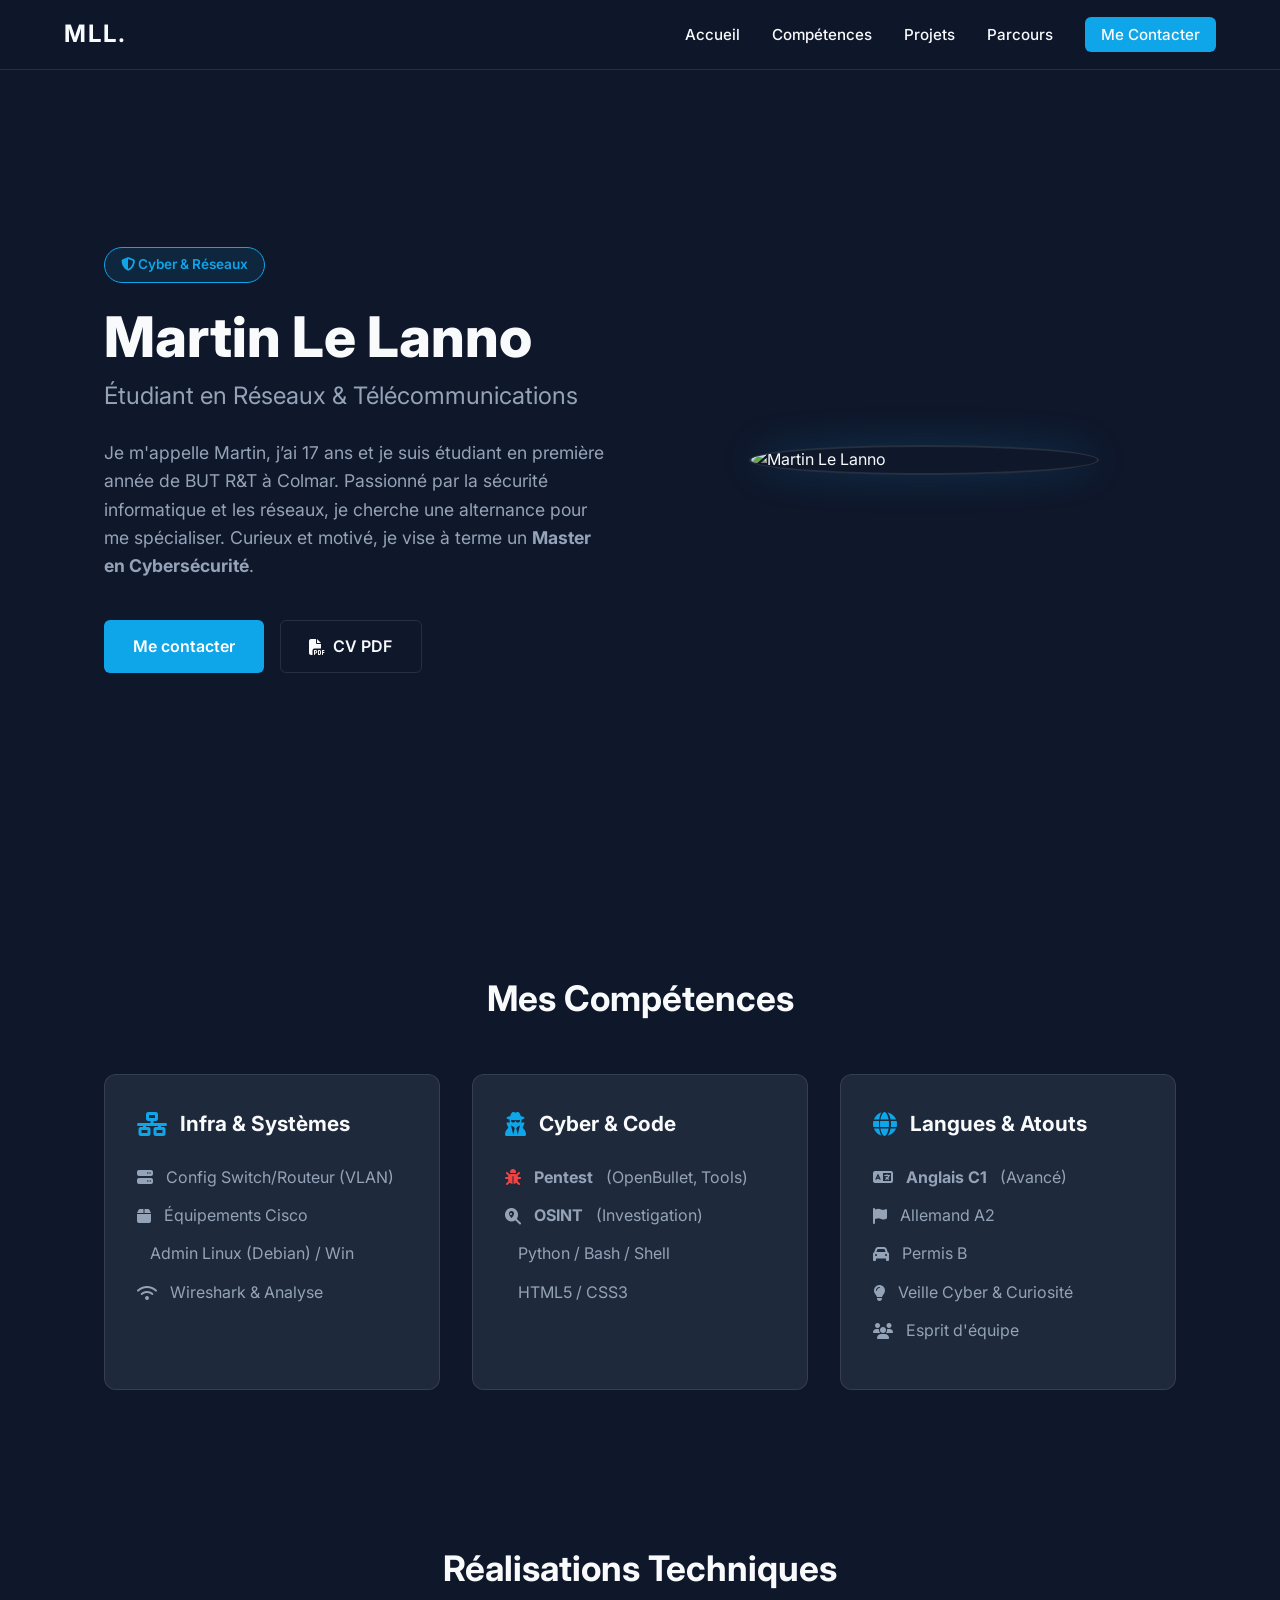
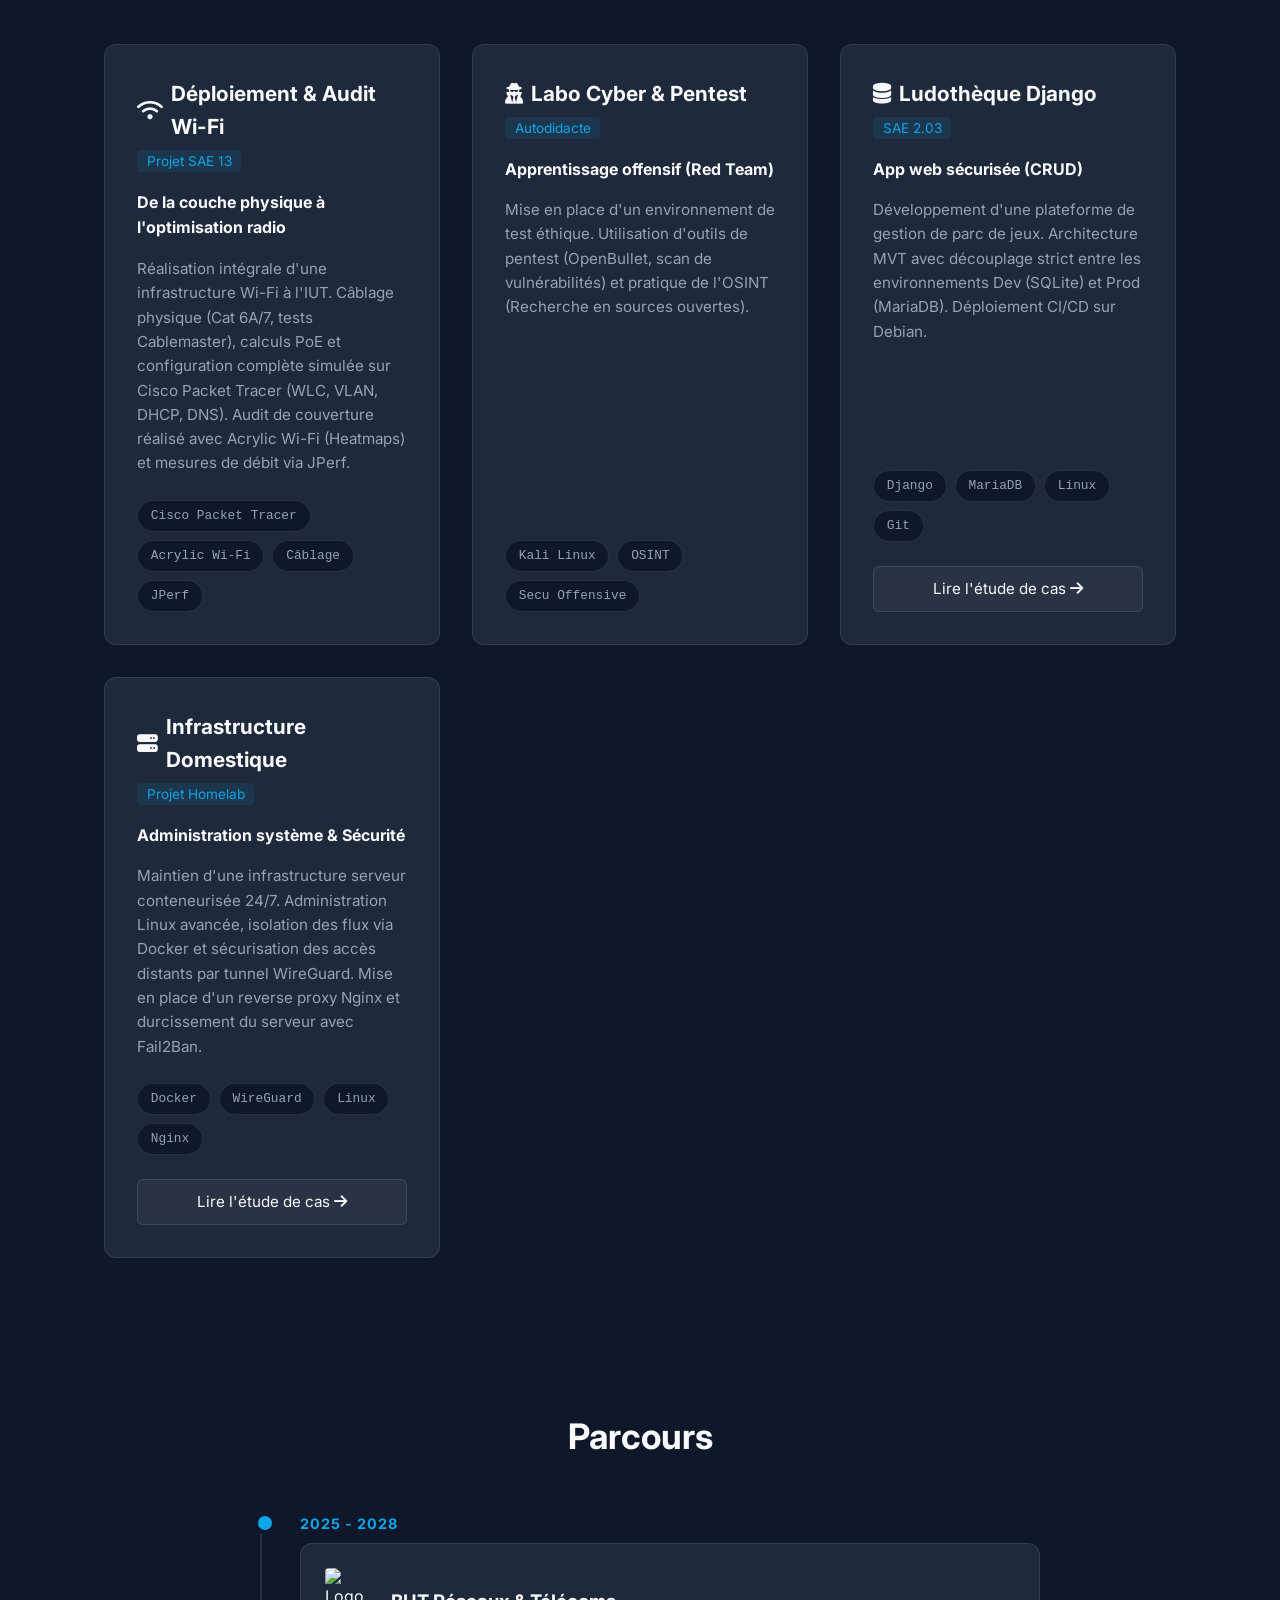
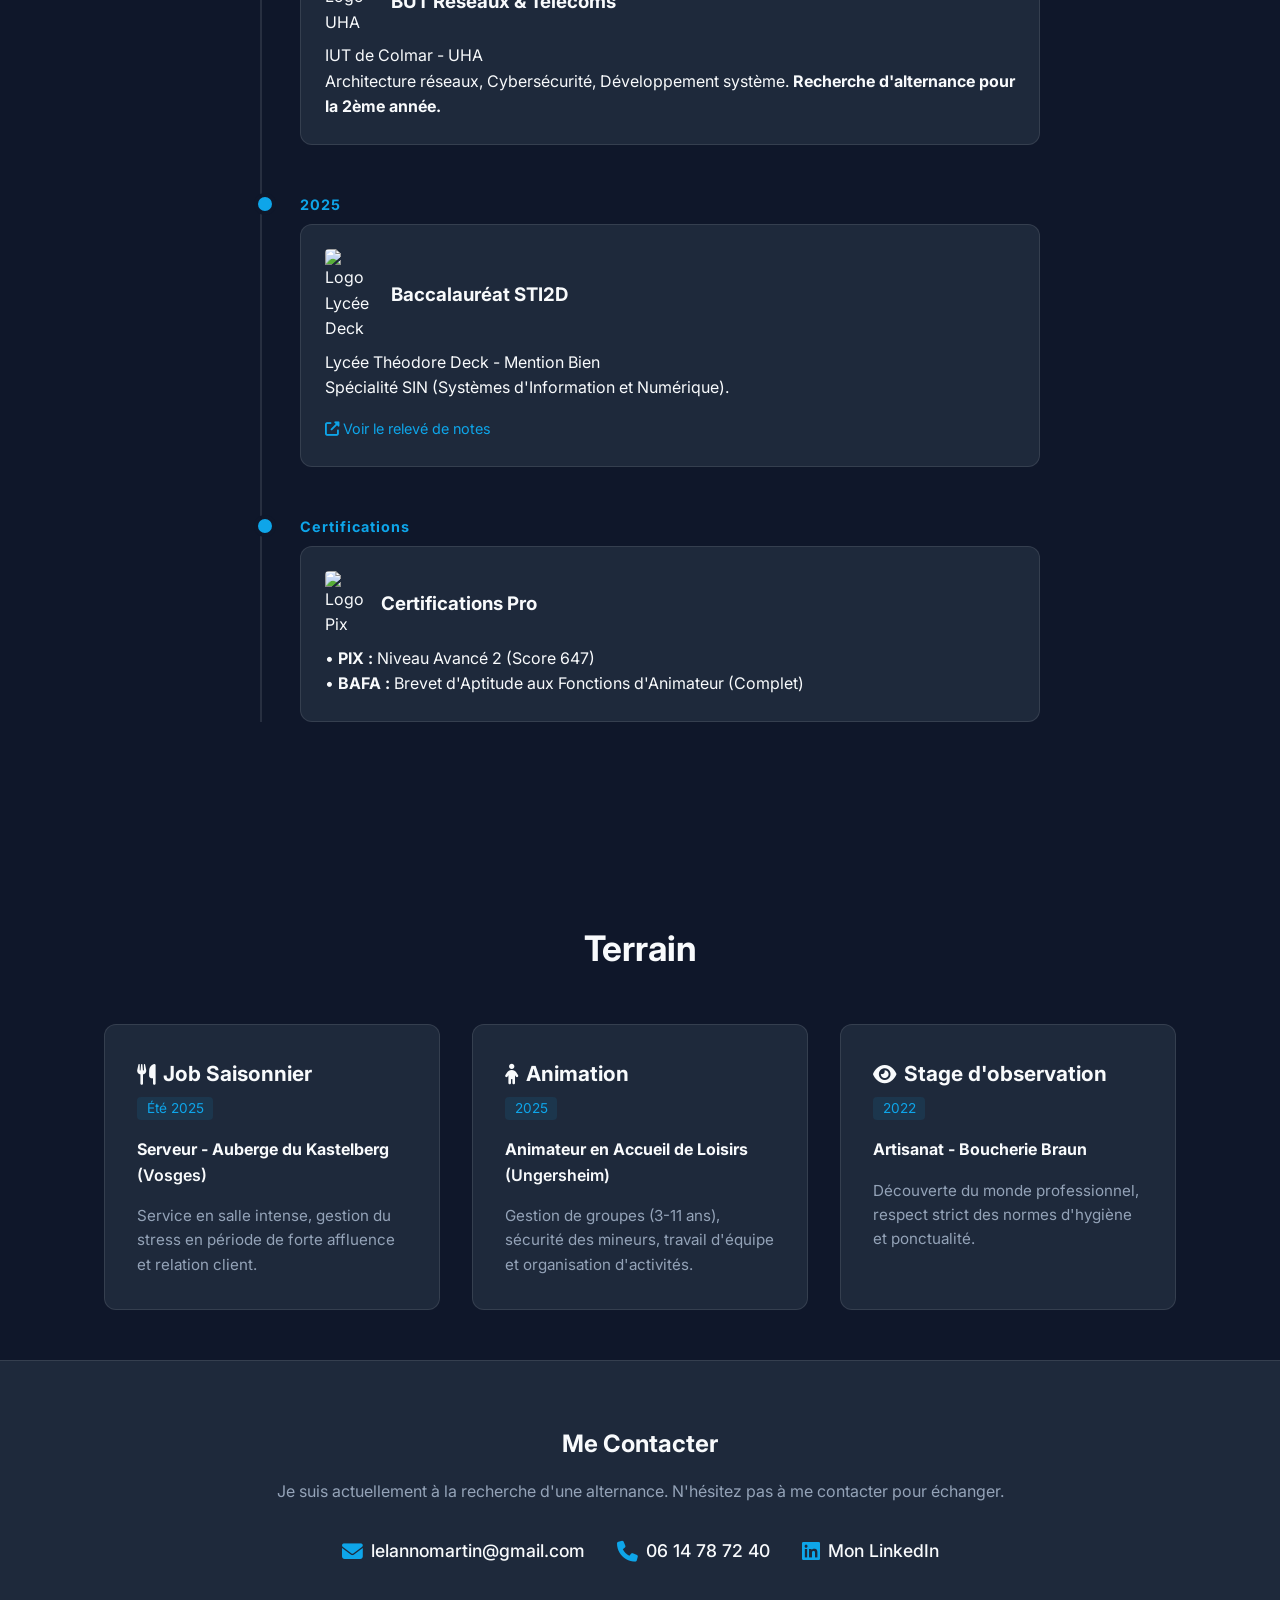
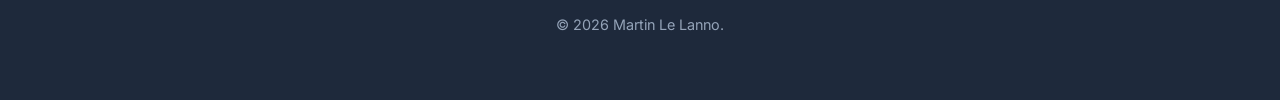
==== index.html @ c7cf6bba "Update index.html" ====
<!DOCTYPE html>
<html lang="fr">
<head>
    <meta charset="UTF-8">
    <meta name="viewport" content="width=device-width, initial-scale=1.0">
    <title>Martin Le Lanno | Portfolio R&T</title>
    <link rel="stylesheet" href="style.css?v=2"> 
    <link rel="preconnect" href="https://fonts.gstatic.com" crossorigin>
    <link href="https://fonts.googleapis.com/css2?family=Inter:wght@300;400;600;700&display=swap" rel="stylesheet">
    <link rel="stylesheet" type='text/css' href="https://cdn.jsdelivr.net/gh/devicons/devicon@latest/devicon.min.css" />
    <script src="https://kit.fontawesome.com/a076d05399.js" crossorigin="anonymous"></script>
    <link rel="stylesheet" href="https://cdnjs.cloudflare.com/ajax/libs/font-awesome/6.4.0/css/all.min.css">
</head>
<body>

    <nav class="navbar">
        <div class="logo">MLL.</div>
        <ul class="nav-links">
            <li><a href="#home">Accueil</a></li>
            <li><a href="#skills">Compétences</a></li>
            <li><a href="#projets">Projets</a></li>
            <li><a href="#formation">Parcours</a></li>
            <li><a href="#contact" class="btn-contact">Me Contacter</a></li>
        </ul>
        <div class="burger">
            <div class="line1"></div>
            <div class="line2"></div>
            <div class="line3"></div>
        </div>
    </nav>

    <header id="home">
        <div class="hero-content">
            <div class="text-container">
                <span class="badge"><i class="fas fa-shield-alt"></i> Cyber & Réseaux</span>
                <h1>Martin Le Lanno</h1>
                <h2>Étudiant en Réseaux & Télécommunications</h2>
                <p>
                    Je m'appelle Martin, j’ai 17 ans et je suis étudiant en première année de BUT R&T à Colmar. Passionné par la sécurité informatique et les réseaux, je cherche une alternance pour me spécialiser. Curieux et motivé, je vise à terme un <strong>Master en Cybersécurité</strong>.
                </p>
                <div class="cta-group">
                    <a href="#contact" class="btn-primary">Me contacter</a>
                    <a href="CV_Martin_LE-LANNO_Alternance.pdf" download class="btn-secondary"><i class="fas fa-file-pdf"></i> CV PDF</a>
                </div>
            </div>
            <div class="image-container">
                <img src="https://i.postimg.cc/5NNbKD0G/photo-cv.png" alt="Martin Le Lanno">
            </div>
        </div>
    </header>

    <section id="skills">
        <h2 class="section-title">Mes Compétences</h2>
        <div class="skills-grid">
            <div class="skill-card">
                <h3><i class="fas fa-network-wired accent-icon"></i> Infra & Systèmes</h3>
                <ul>
                    <li><i class="fas fa-server"></i> Config Switch/Routeur (VLAN)</li>
                    <li><i class="fas fa-box"></i> Équipements Cisco</li>
                    <li><i class="devicon-linux-plain colored"></i> Admin Linux (Debian) / Win</li>
                    <li><i class="fas fa-wifi"></i> Wireshark & Analyse</li>
                </ul>
            </div>
            
            <div class="skill-card">
                <h3><i class="fas fa-user-secret accent-icon"></i> Cyber & Code</h3>
                <ul>
                    <li><i class="fas fa-bug" style="color: #ef4444;"></i> <strong>Pentest</strong> (OpenBullet, Tools)</li>
                    <li><i class="fas fa-search-location"></i> <strong>OSINT</strong> (Investigation)</li>
                    <li><i class="devicon-python-plain colored"></i> Python / Bash / Shell</li>
                    <li><i class="devicon-html5-plain-wordmark colored"></i> HTML5 / CSS3</li>
                </ul>
            </div>

            <div class="skill-card">
                <h3><i class="fas fa-globe accent-icon"></i> Langues & Atouts</h3>
                <ul>
                    <li><i class="fas fa-language"></i> <strong>Anglais C1</strong> (Avancé)</li>
                    <li><i class="fas fa-flag"></i> Allemand A2</li>
                    <li><i class="fas fa-car"></i> Permis B</li>
                    <li><i class="fas fa-lightbulb"></i> Veille Cyber & Curiosité</li>
                    <li><i class="fas fa-users"></i> Esprit d'équipe</li>
                </ul>
            </div>
        </div>
    </section>

    <section id="projets">
        <h2 class="section-title">Réalisations Techniques</h2>
        <div class="projects-grid">
            
            <div class="project-card">
                <div class="card-header">
                    <h3><i class="fas fa-wifi"></i> Déploiement & Audit Wi-Fi</h3>
                    <span>Projet SAE 13</span>
                </div>
                <p><strong>De la couche physique à l'optimisation radio</strong></p>
                <div class="details">
                    <p>
                        Réalisation intégrale d'une infrastructure Wi-Fi à l'IUT. Câblage physique (Cat 6A/7, tests Cablemaster), calculs PoE et configuration complète simulée sur Cisco Packet Tracer (WLC, VLAN, DHCP, DNS). Audit de couverture réalisé avec Acrylic Wi-Fi (Heatmaps) et mesures de débit via JPerf.
                    </p>
                    <div class="tech-tags">
                        <span>Cisco Packet Tracer</span> <span>Acrylic Wi-Fi</span> <span>Câblage</span> <span>JPerf</span>
                    </div>
                </div>
            </div>

            <div class="project-card">
                <div class="card-header">
                    <h3><i class="fas fa-user-secret"></i> Labo Cyber & Pentest</h3>
                    <span>Autodidacte</span>
                </div>
                <p><strong>Apprentissage offensif (Red Team)</strong></p>
                <div class="details">
                    <p>Mise en place d'un environnement de test éthique. Utilisation d'outils de pentest (OpenBullet, scan de vulnérabilités) et pratique de l'OSINT (Recherche en sources ouvertes).</p>
                    <div class="tech-tags">
                        <span>Kali Linux</span> <span>OSINT</span> <span>Secu Offensive</span>
                    </div>
                </div>
            </div>

            <!-- Projet Ludothèque (C'est ici qu'on ajoute le lien vers la nouvelle page) -->
            <div class="project-card">
                <div class="card-header">
                    <h3><i class="fas fa-database"></i> Ludothèque Django</h3>
                    <span>SAE 2.03</span>
                </div>
                <p><strong>App web sécurisée (CRUD)</strong></p>
                <div class="details">
                    <p>Développement d'une plateforme de gestion de parc de jeux. Architecture MVT avec découplage strict entre les environnements Dev (SQLite) et Prod (MariaDB). Déploiement CI/CD sur Debian.</p>
                    <div class="tech-tags">
                        <span>Django</span> <span>MariaDB</span> <span>Linux</span> <span>Git</span>
                    </div>
                    <!-- Le fameux bouton -->
                    <a href="ludotheque.html" class="btn-project">Lire l'étude de cas <i class="fas fa-arrow-right"></i></a>
                </div>
            </div>

            <!-- Projet Homelab -->
            <!-- Projet Homelab -->
            <div class="project-card">
                <div class="card-header">
                    <h3><i class="fas fa-server"></i> Infrastructure Domestique</h3>
                    <span>Projet Homelab</span>
                </div>
                <p><strong>Administration système & Sécurité</strong></p>
                <div class="details">
                    <p>Maintien d'une infrastructure serveur conteneurisée 24/7. Administration Linux avancée, isolation des flux via Docker et sécurisation des accès distants par tunnel WireGuard. Mise en place d'un reverse proxy Nginx et durcissement du serveur avec Fail2Ban.</p>
                    <div class="tech-tags">
                        <span>Docker</span> <span>WireGuard</span> <span>Linux</span> <span>Nginx</span>
                    </div>
                    <!-- LE NOUVEAU BOUTON -->
                    <a href="homelab.html" class="btn-project">Lire l'étude de cas <i class="fas fa-arrow-right"></i></a>
                </div>
            </div>

        </div>
    </section>

    <section id="formation">
        <h2 class="section-title">Parcours</h2>
        <div class="timeline">
            
            <div class="timeline-item">
                <div class="date">2025 - 2028</div>
                <div class="content">
                    <div class="school-header">
                        <img src="https://i.postimg.cc/pTfJtJbr/UHA.png" alt="Logo UHA" class="school-logo">
                        <h3>BUT Réseaux & Télécoms</h3>
                    </div>
                    <p>IUT de Colmar - UHA</p>
                    <p class="description">Architecture réseaux, Cybersécurité, Développement système. <strong>Recherche d'alternance pour la 2ème année.</strong></p>
                </div>
            </div>

            <div class="timeline-item">
                <div class="date">2025</div>
                <div class="content">
                    <div class="school-header">
                        <img src="https://i.postimg.cc/kgGstS8T/deck.png" alt="Logo Lycée Deck" class="school-logo">
                        <h3>Baccalauréat STI2D</h3>
                    </div>
                    <p>Lycée Théodore Deck - Mention Bien</p>
                    <p class="description">Spécialité SIN (Systèmes d'Information et Numérique).</p>
                    <a href="https://i.postimg.cc/Y0jKP9ZW/resultats_bac.png" class="link-doc"><i class="fas fa-external-link-alt"></i> Voir le relevé de notes</a>
                </div>
            </div>

            <div class="timeline-item">
                <div class="date">Certifications</div>
                <div class="content">
                    <div class="school-header">
                        <img src="https://i.postimg.cc/8zQqSDY1/pix.png" alt="Logo Pix" class="school-logo" style="width: 40px;">
                        <h3>Certifications Pro</h3>
                    </div>
                    <p class="description">
                        • <strong>PIX :</strong> Niveau Avancé 2 (Score 647)<br>
                        • <strong>BAFA :</strong> Brevet d'Aptitude aux Fonctions d'Animateur (Complet)
                    </p>
                </div>
            </div>
        </div>
    </section>

    <section id="experience">
        <h2 class="section-title">Terrain</h2>
        <div class="projects-grid">
            <div class="project-card">
                <div class="card-header">
                    <h3><i class="fas fa-utensils"></i> Job Saisonnier</h3>
                    <span>Été 2025</span>
                </div>
                <p><strong>Serveur - Auberge du Kastelberg</strong> (Vosges)</p>
                <div class="details">
                    Service en salle intense, gestion du stress en période de forte affluence et relation client.
                </div>
            </div>

            <div class="project-card">
                <div class="card-header">
                    <h3><i class="fas fa-child"></i> Animation</h3>
                    <span>2025</span>
                </div>
                <p><strong>Animateur en Accueil de Loisirs</strong> (Ungersheim)</p>
                <div class="details">
                    Gestion de groupes (3-11 ans), sécurité des mineurs, travail d'équipe et organisation d'activités.
                </div>
            </div>
            
            <div class="project-card">
                <div class="card-header">
                    <h3><i class="fas fa-eye"></i> Stage d'observation</h3>
                    <span>2022</span>
                </div>
                <p><strong>Artisanat - Boucherie Braun</strong></p>
                <div class="details">
                    Découverte du monde professionnel, respect strict des normes d'hygiène et ponctualité.
                </div>
            </div>
        </div>
    </section>

    <footer id="contact">
        <div class="footer-content">
            <h2>Me Contacter</h2>
            <p>Je suis actuellement à la recherche d'une alternance. N'hésitez pas à me contacter pour échanger.</p>
            
            <div class="contact-info-block">
                <div class="contact-item">
                    <i class="fas fa-envelope"></i>
                    <a href="mailto:lelannomartin@gmail.com">lelannomartin@gmail.com</a>
                </div>
                <div class="contact-item">
                    <i class="fas fa-phone"></i>
                    <a href="tel:+33614787240">06 14 78 72 40</a>
                </div>
                <div class="contact-item">
                    <i class="fab fa-linkedin"></i>
                    <a href="https://www.linkedin.com/in/martin-le-lanno-03b069386/" target="_blank">Mon LinkedIn</a>
                </div>
            </div>

            <p class="copyright">© 2026 Martin Le Lanno.</p>
        </div>
    </footer>

    <div id="modal-notes" class="modal">
        <span class="close">&times;</span>
        <img class="modal-content" id="img-notes" alt="Relevé de notes">
    </div>

    <script>
        const burger = document.querySelector('.burger');
        const nav = document.querySelector('.nav-links');
        const navLinks = document.querySelectorAll('.nav-links li');
        
        if(burger && nav) {
            burger.addEventListener('click', () => {
                nav.classList.toggle('nav-active');
                burger.classList.toggle('toggle');
            });
            
            navLinks.forEach(link => {
                link.addEventListener('click', () => {
                    nav.classList.remove('nav-active');
                    burger.classList.remove('toggle');
                });
            });
        }

        document.addEventListener('DOMContentLoaded', () => {
            const modal = document.getElementById("modal-notes");
            const modalImg = document.getElementById("img-notes");
            const linkDocs = document.querySelectorAll('.link-doc');
            const span = document.getElementsByClassName("close")[0];

            if(modal && modalImg) {
                linkDocs.forEach(link => {
                    link.addEventListener('click', function(e) {
                        e.preventDefault();
                        modal.style.display = "block";
                        modalImg.src = this.href;
                    });
                });

                if(span) {
                    span.onclick = function() { 
                        modal.style.display = "none";
                    }
                }

                window.onclick = function(event) {
                    if (event.target == modal) {
                        modal.style.display = "none";
                    }
                }
            }
        });
    </script>
</body>
</html>
---- style.css ----
/* --- VARIABLES & RESET --- */
:root {
    --bg-dark: #0f172a;
    --bg-card: #1e293b;
    --bg-card-hover: #334155;
    --text-main: #f8fafc;
    --text-muted: #94a3b8;
    --accent: #0ea5e9;
    --accent-glow: rgba(14, 165, 233, 0.4);
    --border: rgba(255, 255, 255, 0.1);
    --transition: all 0.3s cubic-bezier(0.4, 0, 0.2, 1);
}

* { margin: 0; padding: 0; box-sizing: border-box; }

body {
    font-family: 'Inter', system-ui, sans-serif;
    background-color: var(--bg-dark);
    color: var(--text-main);
    line-height: 1.6;
    -webkit-font-smoothing: antialiased;
    overflow-x: hidden;
}

a { text-decoration: none; color: inherit; }
li { list-style: none; }

/* --- NAVBAR --- */
.navbar {
    position: fixed;
    top: 0; width: 100%; height: 70px;
    background: rgba(15, 23, 42, 0.9);
    backdrop-filter: blur(10px);
    display: flex; justify-content: space-between; align-items: center;
    padding: 0 5%; z-index: 1000;
    border-bottom: 1px solid var(--border);
}
.logo { font-size: 1.5rem; font-weight: 700; color: var(--text-main); letter-spacing: 2px; }
.nav-links { display: flex; gap: 2rem; align-items: center; }
.nav-links a { color: var(--text-main); font-weight: 500; font-size: 0.95rem; transition: var(--transition); }
.nav-links a:hover { color: var(--accent); }
.btn-contact { background: var(--accent); padding: 0.5rem 1rem; border-radius: 6px; }
.btn-contact:hover { background: #0284c7; box-shadow: 0 0 15px var(--accent-glow); color: #fff !important; }

/* Burger Menu */
.burger { display: none; cursor: pointer; }
.burger div { width: 25px; height: 3px; background: var(--text-main); margin: 5px; transition: var(--transition); }

/* --- SECTIONS COMMUNES --- */
section, header[id="home"] { padding: 100px 5% 50px; max-width: 1200px; margin: 0 auto; }
.section-title { font-size: 2.2rem; font-weight: 700; margin-bottom: 3rem; text-align: center; color: var(--text-main); }

/* --- HERO SECTION --- */
.hero-content { display: flex; align-items: center; justify-content: space-between; gap: 4rem; min-height: 80vh; }
.text-container { flex: 1; }
.badge { display: inline-block; background: rgba(14, 165, 233, 0.1); color: var(--accent); padding: 0.4rem 1rem; border-radius: 20px; font-size: 0.85rem; font-weight: 600; margin-bottom: 1.5rem; border: 1px solid var(--accent); }
.text-container h1 { font-size: 3.5rem; font-weight: 800; margin-bottom: 0.5rem; line-height: 1.1; }
.text-container h2 { font-size: 1.5rem; color: var(--text-muted); font-weight: 400; margin-bottom: 1.5rem; }
.text-container p { font-size: 1.1rem; color: var(--text-muted); margin-bottom: 2.5rem; }
.cta-group { display: flex; gap: 1rem; }

.btn-primary, .btn-secondary { padding: 0.8rem 1.8rem; border-radius: 6px; font-weight: 600; transition: var(--transition); display: inline-flex; align-items: center; gap: 0.5rem; }
.btn-primary { background: var(--accent); color: #fff; }
.btn-primary:hover { background: #0284c7; box-shadow: 0 0 20px var(--accent-glow); transform: translateY(-2px); }
.btn-secondary { background: transparent; border: 1px solid var(--border); color: var(--text-main); }
.btn-secondary:hover { background: var(--bg-card); border-color: var(--text-muted); }

.image-container { flex: 1; display: flex; justify-content: center; }
.image-container img { max-width: 350px; width: 100%; border-radius: 50%; box-shadow: 0 0 40px rgba(14, 165, 233, 0.2); border: 2px solid var(--border); }

/* --- GRILLES (Compétences & Projets) --- */
.skills-grid, .projects-grid { display: grid; grid-template-columns: repeat(auto-fit, minmax(300px, 1fr)); gap: 2rem; }
.skill-card, .project-card { background: var(--bg-card); border: 1px solid var(--border); border-radius: 12px; padding: 2rem; transition: var(--transition); display: flex; flex-direction: column; }
.skill-card:hover, .project-card:hover { transform: translateY(-5px); border-color: var(--accent); box-shadow: 0 10px 30px -10px rgba(0,0,0,0.5); }

/* Cards Compétences */
.skill-card h3 { font-size: 1.3rem; margin-bottom: 1.5rem; display: flex; align-items: center; gap: 0.8rem; }
.accent-icon { color: var(--accent); font-size: 1.5rem; }
.skill-card ul li { margin-bottom: 0.8rem; color: var(--text-muted); display: flex; align-items: center; gap: 0.8rem; }

/* Cards Projets */
.card-header { margin-bottom: 1rem; }
.card-header h3 { font-size: 1.3rem; display: flex; align-items: center; gap: 0.5rem; margin-bottom: 0.3rem; }
.card-header span { font-size: 0.85rem; color: var(--accent); background: rgba(14, 165, 233, 0.1); padding: 0.2rem 0.6rem; border-radius: 4px; }
.project-card > p { color: var(--text-main); font-weight: 600; margin-bottom: 1rem; }
.project-card .details { color: var(--text-muted); font-size: 0.95rem; flex-grow: 1; display: flex; flex-direction: column; }
.project-card .details p { margin-bottom: 1.5rem; flex-grow: 1; }

.tech-tags { display: flex; flex-wrap: wrap; gap: 0.5rem; margin-top: auto; }
.tech-tags span { background: var(--bg-dark); border: 1px solid var(--border); font-size: 0.8rem; padding: 0.3rem 0.8rem; border-radius: 20px; color: var(--text-muted); font-family: monospace; }
.btn-project { margin-top: 1.5rem; display: inline-block; text-align: center; background: rgba(255,255,255,0.05); border: 1px solid var(--border); color: var(--text-main); padding: 0.6rem; border-radius: 6px; transition: var(--transition); }
.btn-project:hover { background: var(--accent); color: #fff; border-color: var(--accent); }

/* --- TIMELINE --- */
.timeline { position: relative; max-width: 800px; margin: 0 auto; }
.timeline::before { content: ''; position: absolute; left: 20px; top: 0; width: 2px; height: 100%; background: var(--border); }
.timeline-item { position: relative; margin-bottom: 3rem; padding-left: 60px; }
.timeline-item::before { content: ''; position: absolute; left: 14px; top: 0; width: 14px; height: 14px; border-radius: 50%; background: var(--accent); border: 4px solid var(--bg-dark); }
.timeline-item .date { font-weight: 700; color: var(--accent); margin-bottom: 0.5rem; font-size: 0.9rem; letter-spacing: 1px; }
.timeline-item .content { background: var(--bg-card); padding: 1.5rem; border-radius: 12px; border: 1px solid var(--border); }
.school-header { display: flex; align-items: center; gap: 1rem; margin-bottom: 0.5rem; }
.school-logo { width: 50px; height: auto; border-radius: 4px; }
.link-doc { display: inline-block; margin-top: 1rem; color: var(--accent); font-size: 0.9rem; }
.link-doc:hover { text-decoration: underline; }

/* --- FOOTER --- */
footer { background: var(--bg-card); padding: 4rem 5% 2rem; border-top: 1px solid var(--border); text-align: center; }
.footer-content h2 { margin-bottom: 1rem; }
.footer-content > p { color: var(--text-muted); margin-bottom: 2rem; }
.contact-info-block { display: flex; justify-content: center; flex-wrap: wrap; gap: 2rem; margin-bottom: 3rem; }
.contact-item { display: flex; align-items: center; gap: 0.5rem; color: var(--text-main); font-weight: 500; font-size: 1.1rem; }
.contact-item i { color: var(--accent); font-size: 1.3rem; }
.contact-item a:hover { color: var(--accent); text-decoration: underline; }
.copyright { color: var(--text-muted); font-size: 0.9rem; }

/* --- MODAL --- */
.modal { display: none; position: fixed; z-index: 2000; left: 0; top: 0; width: 100%; height: 100%; background-color: rgba(0,0,0,0.9); }
.modal-content { margin: auto; display: block; max-width: 80%; max-height: 90vh; position: relative; top: 50%; transform: translateY(-50%); border-radius: 8px; }
.close { position: absolute; top: 20px; right: 35px; color: #f1f1f1; font-size: 40px; font-weight: bold; cursor: pointer; }

/* --- PAGE DETAIL PROJET --- */
.project-detail-hero { text-align: center; margin-bottom: 4rem; }
.back-link { display: inline-flex; align-items: center; gap: 0.5rem; color: var(--text-muted); margin-bottom: 2rem; transition: var(--transition); }
.back-link:hover { color: var(--accent); transform: translateX(-5px); }
.project-body { max-width: 900px; margin: 0 auto; }
.project-body h3 { font-size: 1.6rem; color: var(--text-main); margin: 3rem 0 1rem; border-bottom: 1px solid var(--border); padding-bottom: 0.5rem; }
.project-body p { color: var(--text-muted); font-size: 1.1rem; margin-bottom: 1.5rem; }
.project-body ul { margin-bottom: 2rem; }
.project-body ul li { position: relative; padding-left: 1.5rem; margin-bottom: 0.8rem; color: var(--text-muted); }
.project-body ul li::before { content: "▹"; position: absolute; left: 0; color: var(--accent); }

/* --- GESTION PRO DES IMAGES (LUDOTHEQUE) --- */
.img-block { 
    margin: 2.5rem auto; /* Centre le bloc au milieu de la page */
    border: 1px solid var(--border); 
    border-radius: 8px; 
    overflow: hidden; 
    background: var(--bg-card); /* On retire le gros fond noir corbeau */
    width: fit-content; /* LA MAGIE : Le cadre épouse exactement la taille de l'image */
    max-width: 100%;
    box-shadow: 0 10px 30px rgba(0, 0, 0, 0.3); /* Petite ombre portée pour le relief */
}

.img-block img { 
    display: block;
    max-width: 100%;    
    max-height: 450px;  /* L'arborescence ne dépassera jamais cette taille */
    width: auto;        
    height: auto;
    margin: 0 auto;
}

.img-caption { 
    padding: 0.8rem 1.5rem; 
    text-align: center; 
    font-size: 0.85rem; 
    color: var(--text-muted); 
    background: rgba(0, 0, 0, 0.2); /* Légèrement plus sombre pour détacher le texte */
    border-top: 1px solid var(--border); 
    margin: 0;
}

/* Grille pour les captures de la chaîne de déploiement */
.grid-2 { 
    display: grid; 
    grid-template-columns: repeat(auto-fit, minmax(300px, 1fr)); 
    gap: 1.5rem; 
    align-items: start; /* Empêche les blocs de s'étirer vers le bas s'ils n'ont pas la même taille */
}

.grid-2 .img-block {
    width: 100%; /* Dans la grille, les blocs prennent la place dispo */
    margin: 0;
    background: #000;
}

.grid-2 .img-block img {
    max-height: 250px; 
    object-fit: contain; /* Empêche la déformation */
    width: 100%; /* Centre parfaitement l'image dans la grille */
}

/* --- RESPONSIVE --- */
@media screen and (max-width: 768px) {
    .nav-links { position: fixed; right: -100%; top: 70px; flex-direction: column; background: var(--bg-card); width: 100%; text-align: center; transition: 0.3s; box-shadow: 0 10px 10px rgba(0,0,0,0.1); padding: 2rem 0; }
    .nav-links.nav-active { right: 0; }
    .burger { display: block; }
    .toggle .line1 { transform: rotate(-45deg) translate(-5px, 6px); }
    .toggle .line2 { opacity: 0; }
    .toggle .line3 { transform: rotate(45deg) translate(-5px, -6px); }
    .hero-content { flex-direction: column-reverse; text-align: center; margin-top: 2rem; }
    .cta-group { justify-content: center; }
    .text-container h1 { font-size: 2.5rem; }
    .timeline::before { left: 10px; }
    .timeline-item { padding-left: 40px; }
    .timeline-item::before { left: 4px; }
}
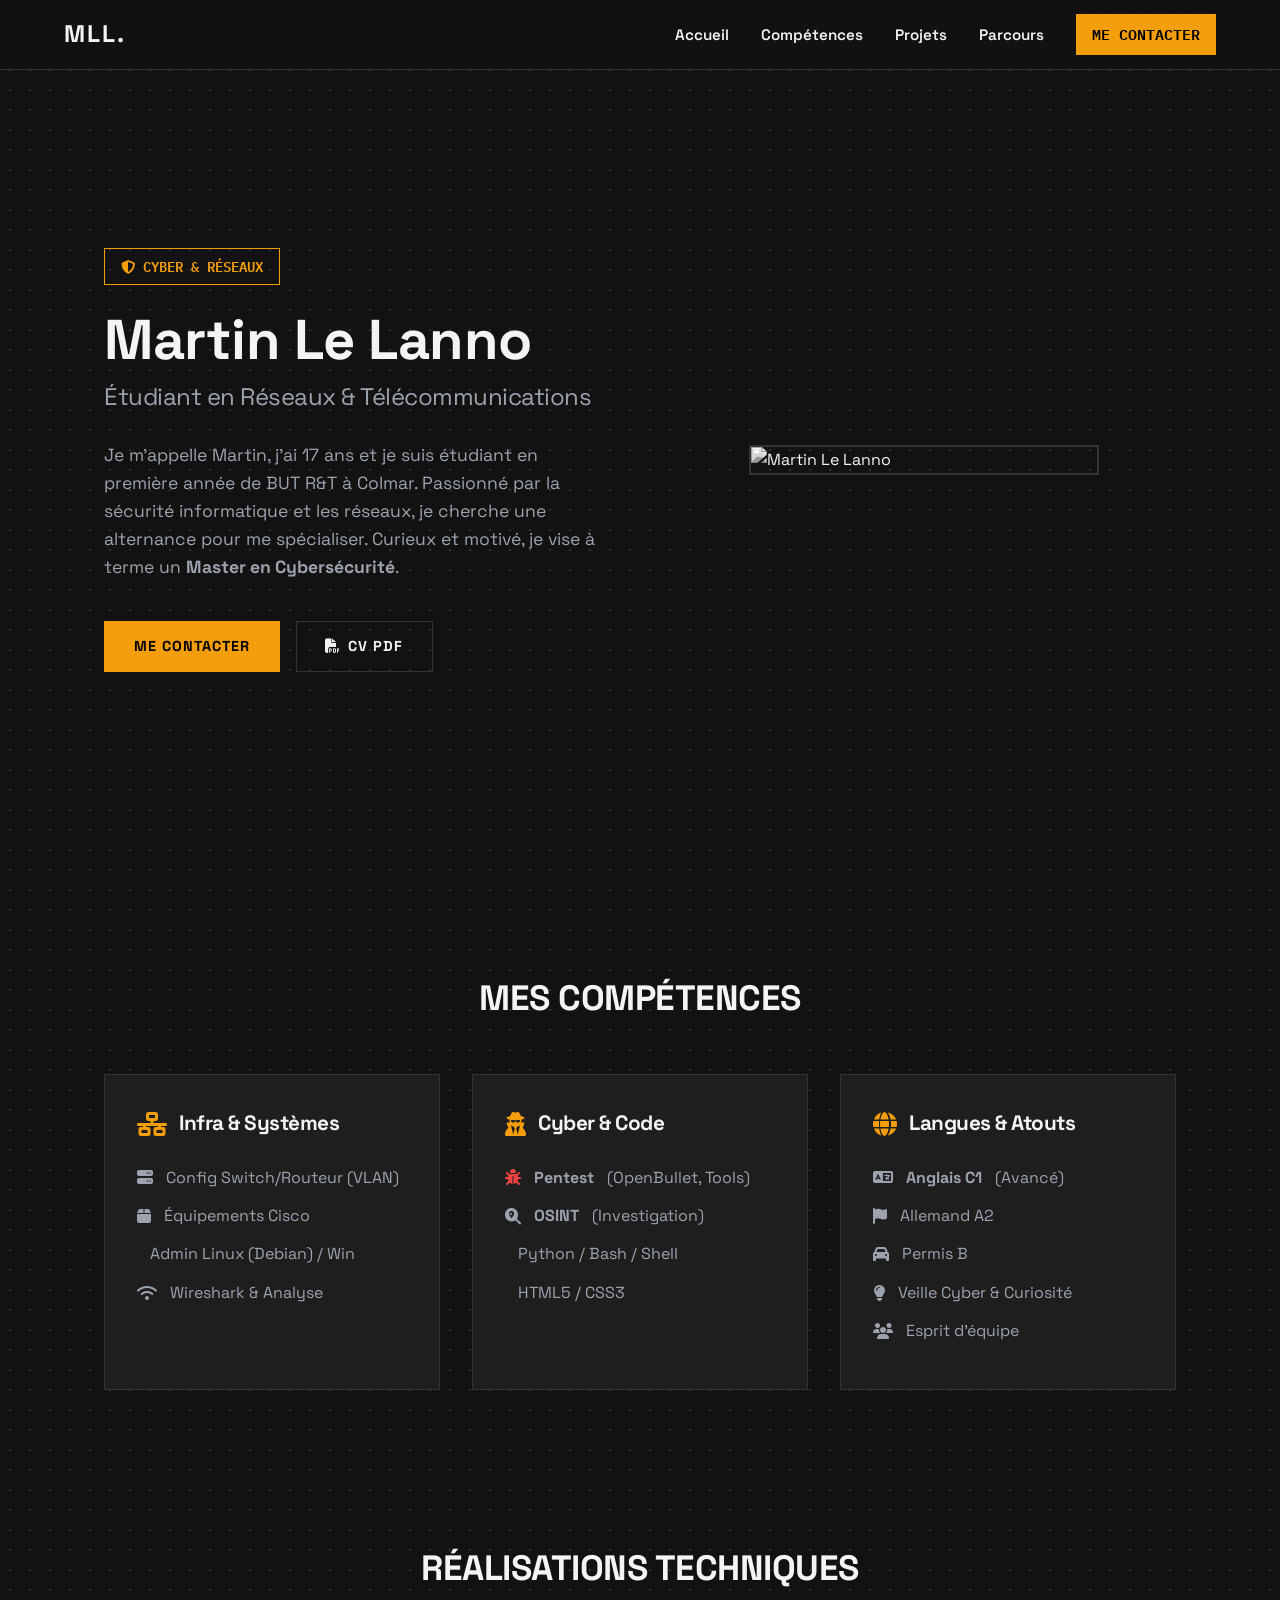
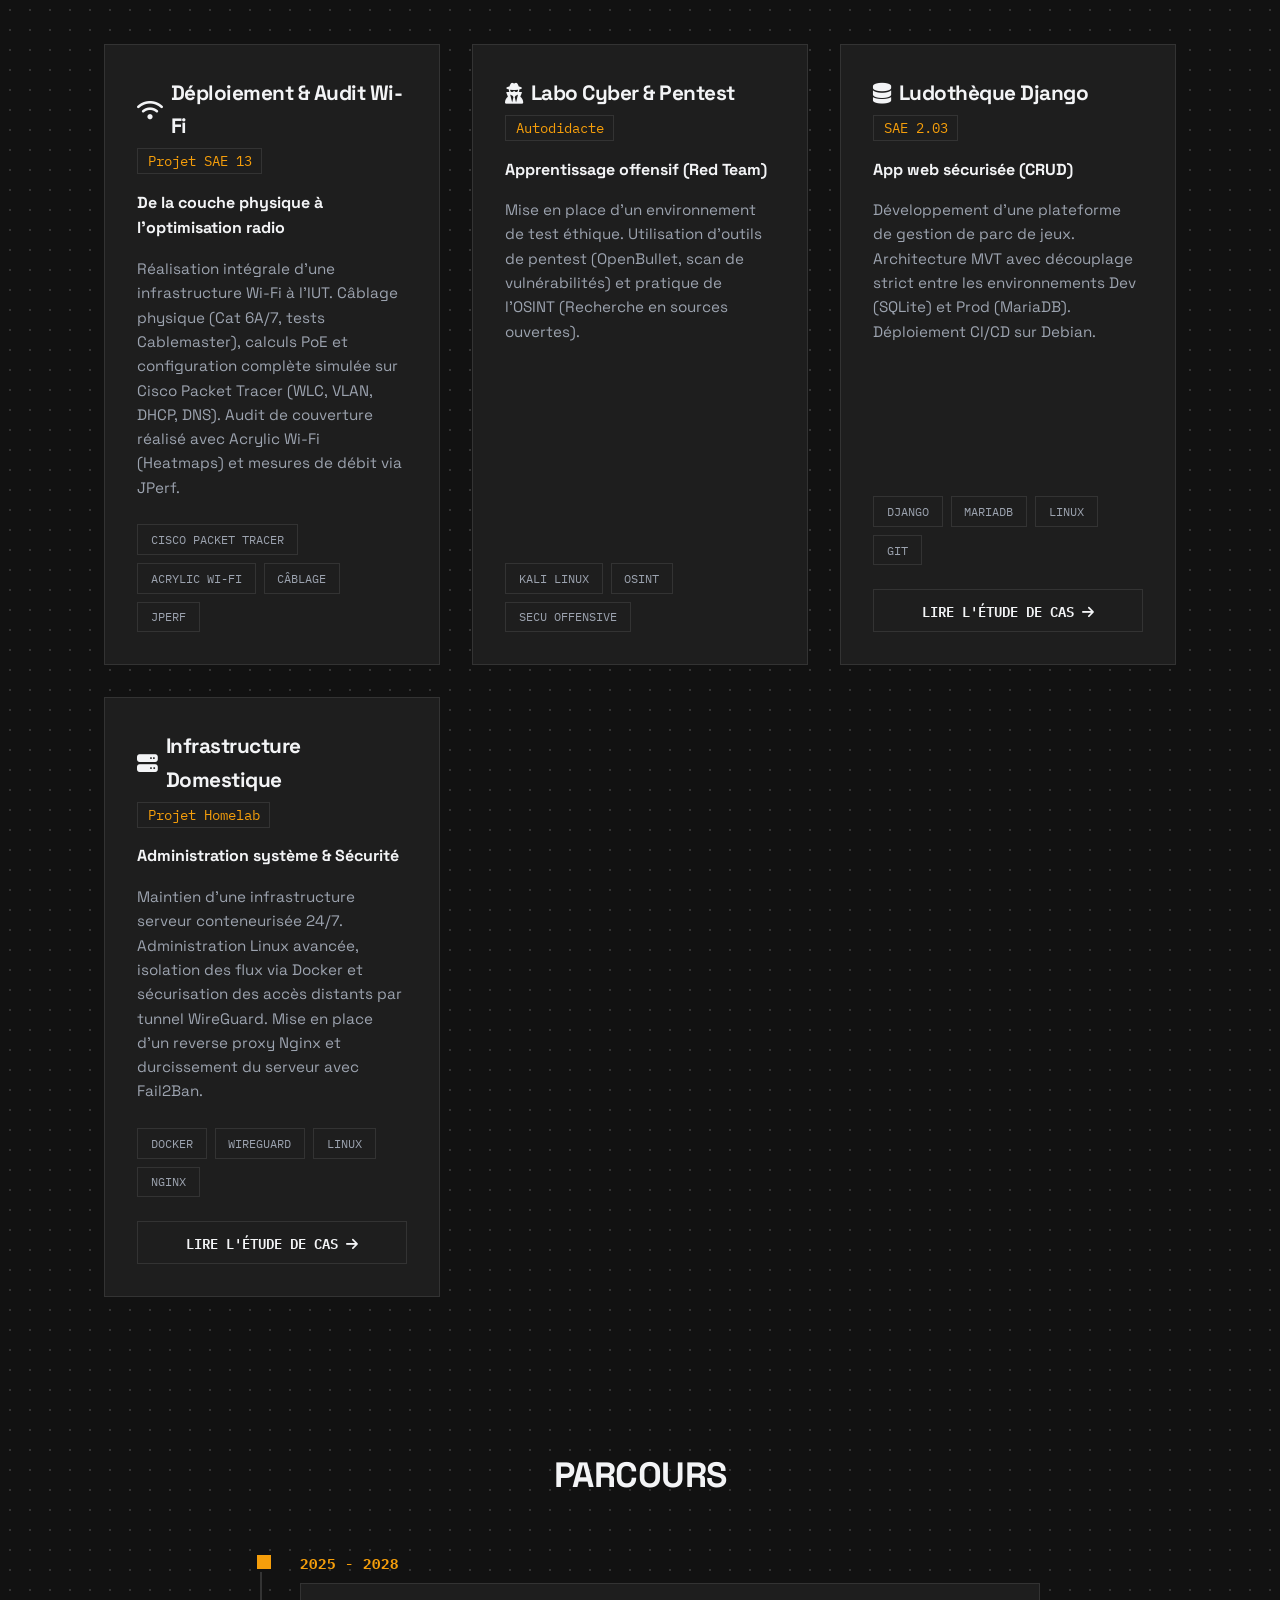
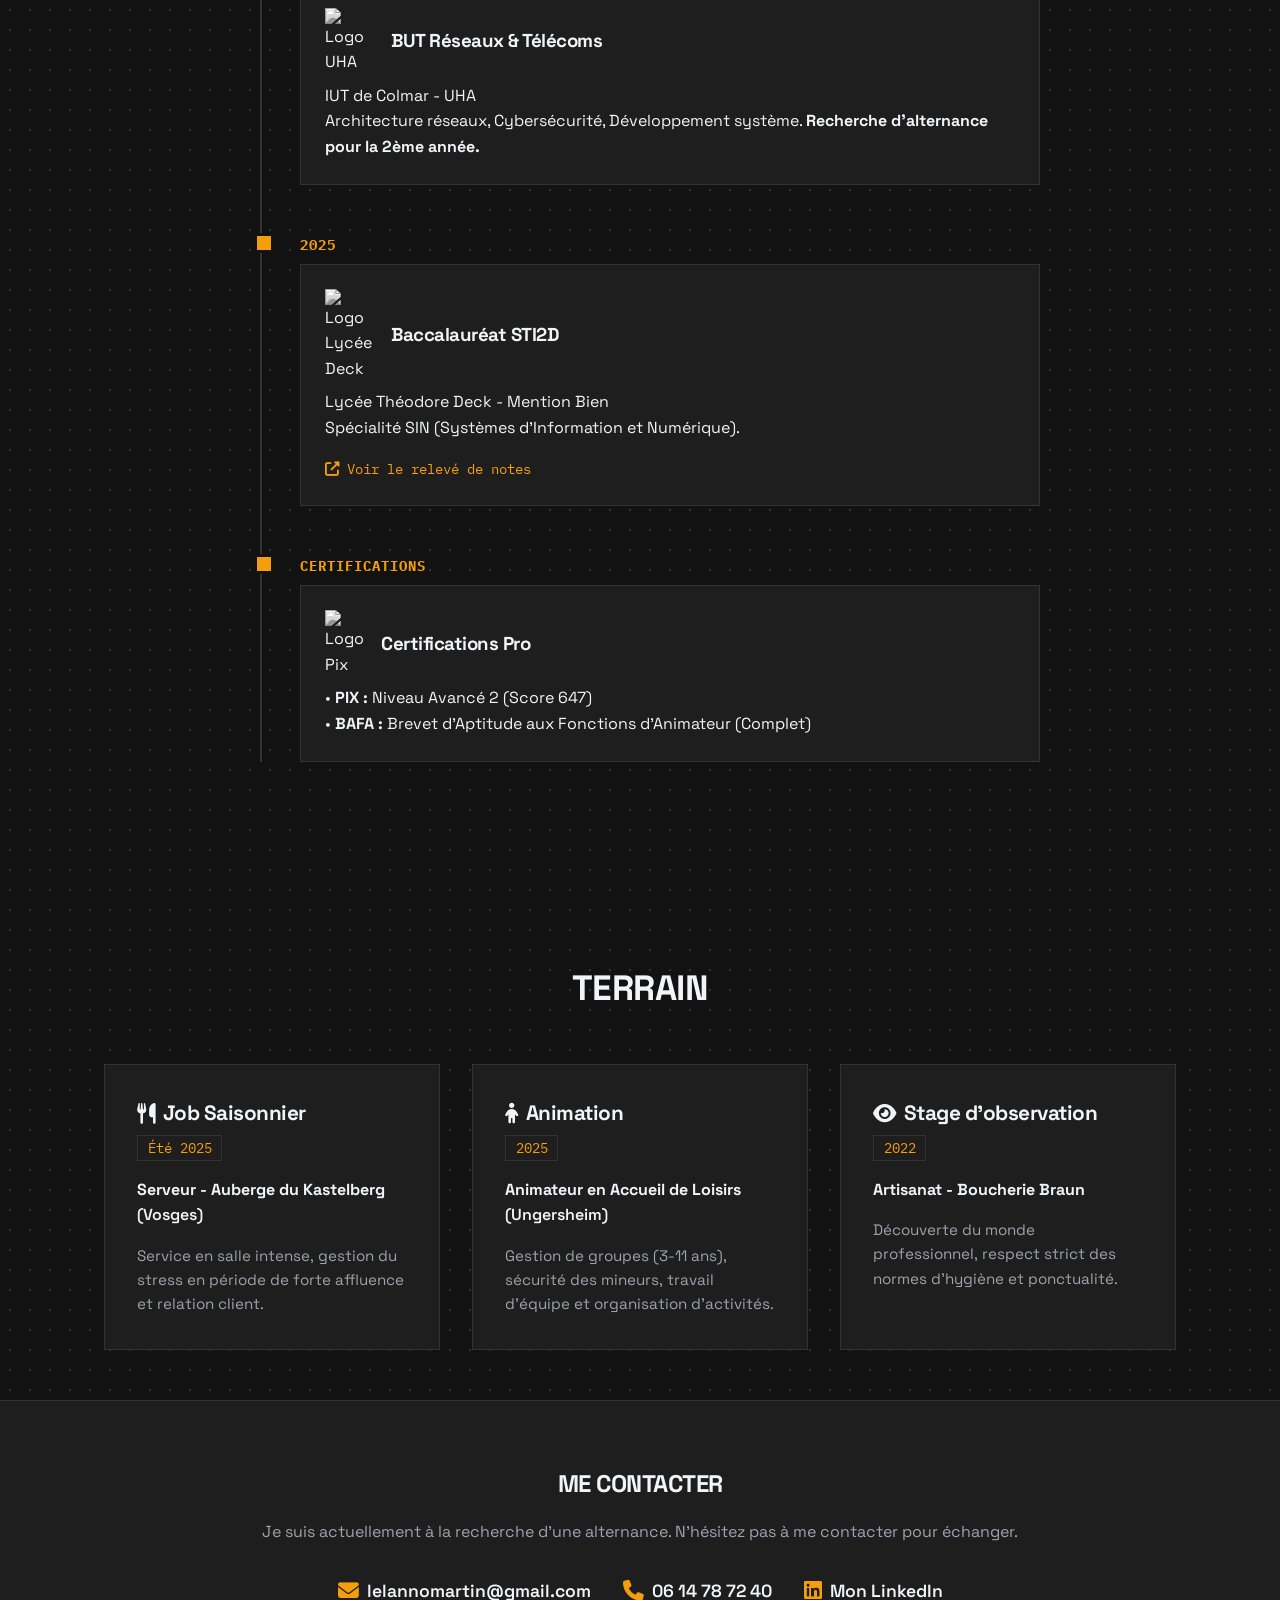
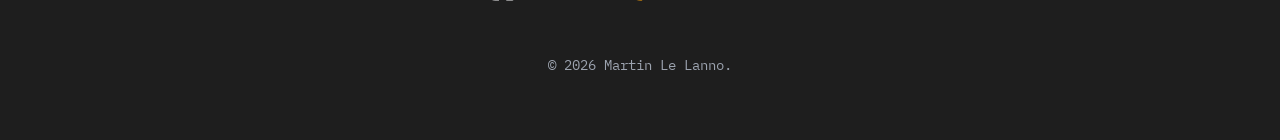
==== commit 5be673e5: "Changement Design" ====
--- a/index.html
+++ b/index.html
@@ -4,9 +4,10 @@
     <meta charset="UTF-8">
     <meta name="viewport" content="width=device-width, initial-scale=1.0">
     <title>Martin Le Lanno | Portfolio R&T</title>
-    <link rel="stylesheet" href="style.css?v=2"> 
+    <link rel="stylesheet" href="style.css?v=10">
+    <link rel="preconnect" href="https://fonts.googleapis.com">
     <link rel="preconnect" href="https://fonts.gstatic.com" crossorigin>
-    <link href="https://fonts.googleapis.com/css2?family=Inter:wght@300;400;600;700&display=swap" rel="stylesheet">
+    <link href="https://fonts.googleapis.com/css2?family=IBM+Plex+Mono:wght@400;600&family=Space+Grotesk:wght@400;600;700&display=swap" rel="stylesheet">
     <link rel="stylesheet" type='text/css' href="https://cdn.jsdelivr.net/gh/devicons/devicon@latest/devicon.min.css" />
     <script src="https://kit.fontawesome.com/a076d05399.js" crossorigin="anonymous"></script>
     <link rel="stylesheet" href="https://cdnjs.cloudflare.com/ajax/libs/font-awesome/6.4.0/css/all.min.css">
@@ -119,7 +120,6 @@
                 </div>
             </div>
 
-            <!-- Projet Ludothèque (C'est ici qu'on ajoute le lien vers la nouvelle page) -->
             <div class="project-card">
                 <div class="card-header">
                     <h3><i class="fas fa-database"></i> Ludothèque Django</h3>
@@ -131,13 +131,10 @@
                     <div class="tech-tags">
                         <span>Django</span> <span>MariaDB</span> <span>Linux</span> <span>Git</span>
                     </div>
-                    <!-- Le fameux bouton -->
                     <a href="ludotheque.html" class="btn-project">Lire l'étude de cas <i class="fas fa-arrow-right"></i></a>
                 </div>
             </div>
 
-            <!-- Projet Homelab -->
-            <!-- Projet Homelab -->
             <div class="project-card">
                 <div class="card-header">
                     <h3><i class="fas fa-server"></i> Infrastructure Domestique</h3>
@@ -149,7 +146,6 @@
                     <div class="tech-tags">
                         <span>Docker</span> <span>WireGuard</span> <span>Linux</span> <span>Nginx</span>
                     </div>
-                    <!-- LE NOUVEAU BOUTON -->
                     <a href="homelab.html" class="btn-project">Lire l'étude de cas <i class="fas fa-arrow-right"></i></a>
                 </div>
             </div>
@@ -318,4 +314,4 @@
         });
     </script>
 </body>
-</html>
+</html>
--- a/style.css
+++ b/style.css
@@ -1,21 +1,26 @@
 /* --- VARIABLES & RESET --- */
 :root {
-    --bg-dark: #0f172a;
-    --bg-card: #1e293b;
-    --bg-card-hover: #334155;
-    --text-main: #f8fafc;
-    --text-muted: #94a3b8;
-    --accent: #0ea5e9;
-    --accent-glow: rgba(14, 165, 233, 0.4);
-    --border: rgba(255, 255, 255, 0.1);
-    --transition: all 0.3s cubic-bezier(0.4, 0, 0.2, 1);
+    --bg-dark: #121212;
+    --bg-card: #1e1e1e;
+    --text-main: #f3f4f6;
+    --text-muted: #9ca3af;
+    --accent: #f59e0b; /* Jaune Ambre */
+    --border: #333333;
+    --transition: all 0.2s ease-out; /* Animation plus rapide, plus mécanique */
+    
+    /* Tes nouvelles polices */
+    --font-main: 'Space Grotesk', sans-serif;
+    --font-code: 'IBM Plex Mono', monospace;
 }
 
 * { margin: 0; padding: 0; box-sizing: border-box; }
 
 body {
-    font-family: 'Inter', system-ui, sans-serif;
+    font-family: var(--font-main);
     background-color: var(--bg-dark);
+    /* Le fond d'écran "Dot Grid" (Architecture) */
+    background-image: radial-gradient(var(--border) 1px, transparent 1px);
+    background-size: 20px 20px;
     color: var(--text-main);
     line-height: 1.6;
     -webkit-font-smoothing: antialiased;
@@ -25,22 +30,28 @@
 a { text-decoration: none; color: inherit; }
 li { list-style: none; }
 
+/* Typographie globale */
+h1, h2, h3, .logo { font-family: var(--font-main); font-weight: 700; letter-spacing: -0.5px; }
+code, .tech-tags span, .tag, .card-header span, .badge, .date { font-family: var(--font-code); }
+
 /* --- NAVBAR --- */
 .navbar {
     position: fixed;
     top: 0; width: 100%; height: 70px;
-    background: rgba(15, 23, 42, 0.9);
-    backdrop-filter: blur(10px);
+    background: rgba(18, 18, 18, 0.95);
+    border-bottom: 1px solid var(--border);
     display: flex; justify-content: space-between; align-items: center;
     padding: 0 5%; z-index: 1000;
-    border-bottom: 1px solid var(--border);
-}
-.logo { font-size: 1.5rem; font-weight: 700; color: var(--text-main); letter-spacing: 2px; }
+}
+.logo { font-size: 1.5rem; color: var(--text-main); letter-spacing: 2px; }
 .nav-links { display: flex; gap: 2rem; align-items: center; }
-.nav-links a { color: var(--text-main); font-weight: 500; font-size: 0.95rem; transition: var(--transition); }
+.nav-links a { color: var(--text-main); font-weight: 600; font-size: 0.95rem; transition: var(--transition); }
 .nav-links a:hover { color: var(--accent); }
-.btn-contact { background: var(--accent); padding: 0.5rem 1rem; border-radius: 6px; }
-.btn-contact:hover { background: #0284c7; box-shadow: 0 0 15px var(--accent-glow); color: #fff !important; }
+.btn-contact { background: var(--accent); color: #000 !important; padding: 0.5rem 1rem; border-radius: 0; font-family: var(--font-code); text-transform: uppercase; font-size: 0.85rem;}
+.btn-contact:hover { 
+    transform: translate(-3px, -3px);
+    box-shadow: 4px 4px 0 var(--text-main); 
+}
 
 /* Burger Menu */
 .burger { display: none; cursor: pointer; }
@@ -48,30 +59,44 @@
 
 /* --- SECTIONS COMMUNES --- */
 section, header[id="home"] { padding: 100px 5% 50px; max-width: 1200px; margin: 0 auto; }
-.section-title { font-size: 2.2rem; font-weight: 700; margin-bottom: 3rem; text-align: center; color: var(--text-main); }
+.section-title { font-size: 2.2rem; margin-bottom: 3rem; text-align: center; color: var(--text-main); text-transform: uppercase; }
 
 /* --- HERO SECTION --- */
 .hero-content { display: flex; align-items: center; justify-content: space-between; gap: 4rem; min-height: 80vh; }
 .text-container { flex: 1; }
-.badge { display: inline-block; background: rgba(14, 165, 233, 0.1); color: var(--accent); padding: 0.4rem 1rem; border-radius: 20px; font-size: 0.85rem; font-weight: 600; margin-bottom: 1.5rem; border: 1px solid var(--accent); }
-.text-container h1 { font-size: 3.5rem; font-weight: 800; margin-bottom: 0.5rem; line-height: 1.1; }
+.badge { display: inline-block; background: transparent; color: var(--accent); padding: 0.4rem 1rem; border-radius: 0; font-size: 0.85rem; font-weight: 600; margin-bottom: 1.5rem; border: 1px solid var(--accent); text-transform: uppercase; }
+.text-container h1 { font-size: 3.5rem; font-weight: 700; margin-bottom: 0.5rem; line-height: 1.1; }
 .text-container h2 { font-size: 1.5rem; color: var(--text-muted); font-weight: 400; margin-bottom: 1.5rem; }
 .text-container p { font-size: 1.1rem; color: var(--text-muted); margin-bottom: 2.5rem; }
 .cta-group { display: flex; gap: 1rem; }
 
-.btn-primary, .btn-secondary { padding: 0.8rem 1.8rem; border-radius: 6px; font-weight: 600; transition: var(--transition); display: inline-flex; align-items: center; gap: 0.5rem; }
-.btn-primary { background: var(--accent); color: #fff; }
-.btn-primary:hover { background: #0284c7; box-shadow: 0 0 20px var(--accent-glow); transform: translateY(-2px); }
+.btn-primary, .btn-secondary { padding: 0.8rem 1.8rem; border-radius: 0; font-weight: 700; transition: var(--transition); display: inline-flex; align-items: center; gap: 0.5rem; text-transform: uppercase; font-size: 0.9rem; letter-spacing: 1px;}
+.btn-primary { background: var(--accent); color: #000; border: 1px solid var(--accent); }
+.btn-primary:hover { transform: translate(-4px, -4px); box-shadow: 4px 4px 0 var(--text-main); }
 .btn-secondary { background: transparent; border: 1px solid var(--border); color: var(--text-main); }
-.btn-secondary:hover { background: var(--bg-card); border-color: var(--text-muted); }
+.btn-secondary:hover { transform: translate(-4px, -4px); box-shadow: 4px 4px 0 var(--accent); border-color: var(--accent); color: var(--accent); }
 
 .image-container { flex: 1; display: flex; justify-content: center; }
-.image-container img { max-width: 350px; width: 100%; border-radius: 50%; box-shadow: 0 0 40px rgba(14, 165, 233, 0.2); border: 2px solid var(--border); }
+/* Photo de profil brute (carrée, N&B par défaut) */
+.image-container img { max-width: 350px; width: 100%; border-radius: 0; border: 2px solid var(--border); filter: grayscale(100%); transition: var(--transition); }
+.image-container img:hover { filter: grayscale(0%); border-color: var(--accent); transform: translate(-5px, -5px); box-shadow: 8px 8px 0 var(--accent); }
 
 /* --- GRILLES (Compétences & Projets) --- */
 .skills-grid, .projects-grid { display: grid; grid-template-columns: repeat(auto-fit, minmax(300px, 1fr)); gap: 2rem; }
-.skill-card, .project-card { background: var(--bg-card); border: 1px solid var(--border); border-radius: 12px; padding: 2rem; transition: var(--transition); display: flex; flex-direction: column; }
-.skill-card:hover, .project-card:hover { transform: translateY(-5px); border-color: var(--accent); box-shadow: 0 10px 30px -10px rgba(0,0,0,0.5); }
+.skill-card, .project-card { 
+    background: var(--bg-card); 
+    border: 1px solid var(--border); 
+    border-radius: 0; /* Strict */
+    padding: 2rem; 
+    transition: var(--transition); 
+    display: flex; flex-direction: column; 
+}
+/* Le fameux "Décalage" brutaliste */
+.skill-card:hover, .project-card:hover { 
+    transform: translate(-6px, -6px); 
+    border-color: var(--accent); 
+    box-shadow: 6px 6px 0 var(--accent); 
+}
 
 /* Cards Compétences */
 .skill-card h3 { font-size: 1.3rem; margin-bottom: 1.5rem; display: flex; align-items: center; gap: 0.8rem; }
@@ -81,108 +106,91 @@
 /* Cards Projets */
 .card-header { margin-bottom: 1rem; }
 .card-header h3 { font-size: 1.3rem; display: flex; align-items: center; gap: 0.5rem; margin-bottom: 0.3rem; }
-.card-header span { font-size: 0.85rem; color: var(--accent); background: rgba(14, 165, 233, 0.1); padding: 0.2rem 0.6rem; border-radius: 4px; }
+.card-header span { font-size: 0.85rem; color: var(--accent); background: transparent; padding: 0.2rem 0.6rem; border: 1px solid var(--border); border-radius: 0; }
 .project-card > p { color: var(--text-main); font-weight: 600; margin-bottom: 1rem; }
 .project-card .details { color: var(--text-muted); font-size: 0.95rem; flex-grow: 1; display: flex; flex-direction: column; }
 .project-card .details p { margin-bottom: 1.5rem; flex-grow: 1; }
 
 .tech-tags { display: flex; flex-wrap: wrap; gap: 0.5rem; margin-top: auto; }
-.tech-tags span { background: var(--bg-dark); border: 1px solid var(--border); font-size: 0.8rem; padding: 0.3rem 0.8rem; border-radius: 20px; color: var(--text-muted); font-family: monospace; }
-.btn-project { margin-top: 1.5rem; display: inline-block; text-align: center; background: rgba(255,255,255,0.05); border: 1px solid var(--border); color: var(--text-main); padding: 0.6rem; border-radius: 6px; transition: var(--transition); }
-.btn-project:hover { background: var(--accent); color: #fff; border-color: var(--accent); }
+.tech-tags span { background: transparent; border: 1px solid var(--border); font-size: 0.75rem; padding: 0.3rem 0.8rem; border-radius: 0; color: var(--text-muted); text-transform: uppercase; }
+.btn-project { margin-top: 1.5rem; display: inline-block; text-align: center; background: transparent; border: 1px solid var(--border); color: var(--text-main); padding: 0.6rem; border-radius: 0; transition: var(--transition); font-weight: 600; font-family: var(--font-code); font-size: 0.85rem; text-transform: uppercase;}
+.btn-project:hover { background: var(--accent); color: #000; border-color: var(--accent); }
 
 /* --- TIMELINE --- */
 .timeline { position: relative; max-width: 800px; margin: 0 auto; }
 .timeline::before { content: ''; position: absolute; left: 20px; top: 0; width: 2px; height: 100%; background: var(--border); }
 .timeline-item { position: relative; margin-bottom: 3rem; padding-left: 60px; }
-.timeline-item::before { content: ''; position: absolute; left: 14px; top: 0; width: 14px; height: 14px; border-radius: 50%; background: var(--accent); border: 4px solid var(--bg-dark); }
-.timeline-item .date { font-weight: 700; color: var(--accent); margin-bottom: 0.5rem; font-size: 0.9rem; letter-spacing: 1px; }
-.timeline-item .content { background: var(--bg-card); padding: 1.5rem; border-radius: 12px; border: 1px solid var(--border); }
+/* Points carrés pour le côté strict */
+.timeline-item::before { content: ''; position: absolute; left: 14px; top: 0; width: 14px; height: 14px; border-radius: 0; background: var(--accent); border: 3px solid var(--bg-dark); }
+.timeline-item .date { font-weight: 700; color: var(--accent); margin-bottom: 0.5rem; font-size: 0.9rem; letter-spacing: 1px; text-transform: uppercase; }
+.timeline-item .content { background: var(--bg-card); padding: 1.5rem; border-radius: 0; border: 1px solid var(--border); transition: var(--transition); }
+.timeline-item .content:hover { border-color: var(--accent); transform: translateX(5px); box-shadow: -5px 5px 0 var(--border); }
 .school-header { display: flex; align-items: center; gap: 1rem; margin-bottom: 0.5rem; }
-.school-logo { width: 50px; height: auto; border-radius: 4px; }
-.link-doc { display: inline-block; margin-top: 1rem; color: var(--accent); font-size: 0.9rem; }
+.school-logo { width: 50px; height: auto; border-radius: 0; filter: grayscale(100%); transition: var(--transition); }
+.timeline-item:hover .school-logo { filter: grayscale(0%); }
+.link-doc { display: inline-block; margin-top: 1rem; color: var(--accent); font-size: 0.9rem; font-family: var(--font-code); }
 .link-doc:hover { text-decoration: underline; }
 
 /* --- FOOTER --- */
 footer { background: var(--bg-card); padding: 4rem 5% 2rem; border-top: 1px solid var(--border); text-align: center; }
-.footer-content h2 { margin-bottom: 1rem; }
+.footer-content h2 { margin-bottom: 1rem; text-transform: uppercase; }
 .footer-content > p { color: var(--text-muted); margin-bottom: 2rem; }
 .contact-info-block { display: flex; justify-content: center; flex-wrap: wrap; gap: 2rem; margin-bottom: 3rem; }
-.contact-item { display: flex; align-items: center; gap: 0.5rem; color: var(--text-main); font-weight: 500; font-size: 1.1rem; }
+.contact-item { display: flex; align-items: center; gap: 0.5rem; color: var(--text-main); font-weight: 600; font-size: 1.1rem; }
 .contact-item i { color: var(--accent); font-size: 1.3rem; }
 .contact-item a:hover { color: var(--accent); text-decoration: underline; }
-.copyright { color: var(--text-muted); font-size: 0.9rem; }
-
-/* --- MODAL --- */
+.copyright { color: var(--text-muted); font-size: 0.9rem; font-family: var(--font-code); }
+
+/* --- MODAL NOTES --- */
 .modal { display: none; position: fixed; z-index: 2000; left: 0; top: 0; width: 100%; height: 100%; background-color: rgba(0,0,0,0.9); }
-.modal-content { margin: auto; display: block; max-width: 80%; max-height: 90vh; position: relative; top: 50%; transform: translateY(-50%); border-radius: 8px; }
+.modal-content { margin: auto; display: block; max-width: 80%; max-height: 90vh; position: relative; top: 50%; transform: translateY(-50%); border-radius: 0; }
 .close { position: absolute; top: 20px; right: 35px; color: #f1f1f1; font-size: 40px; font-weight: bold; cursor: pointer; }
 
-/* --- PAGE DETAIL PROJET --- */
+/* --- PAGE DETAIL PROJET (LUDOTHEQUE & HOMELAB) --- */
 .project-detail-hero { text-align: center; margin-bottom: 4rem; }
-.back-link { display: inline-flex; align-items: center; gap: 0.5rem; color: var(--text-muted); margin-bottom: 2rem; transition: var(--transition); }
+.back-link { display: inline-flex; align-items: center; gap: 0.5rem; color: var(--text-muted); margin-bottom: 2rem; transition: var(--transition); font-family: var(--font-code); text-transform: uppercase; font-size: 0.85rem;}
 .back-link:hover { color: var(--accent); transform: translateX(-5px); }
 .project-body { max-width: 900px; margin: 0 auto; }
-.project-body h3 { font-size: 1.6rem; color: var(--text-main); margin: 3rem 0 1rem; border-bottom: 1px solid var(--border); padding-bottom: 0.5rem; }
+.project-body h3 { font-size: 1.6rem; color: var(--accent); margin: 3rem 0 1rem; border-bottom: 1px solid var(--border); padding-bottom: 0.5rem; text-transform: uppercase; }
 .project-body p { color: var(--text-muted); font-size: 1.1rem; margin-bottom: 1.5rem; }
 .project-body ul { margin-bottom: 2rem; }
 .project-body ul li { position: relative; padding-left: 1.5rem; margin-bottom: 0.8rem; color: var(--text-muted); }
-.project-body ul li::before { content: "▹"; position: absolute; left: 0; color: var(--accent); }
-
-/* --- GESTION PRO DES IMAGES (LUDOTHEQUE) --- */
+.project-body ul li::before { content: ">"; position: absolute; left: 0; color: var(--accent); font-weight: bold; font-family: var(--font-code); }
+
+/* Shrink-Wrap Brutaliste pour les images */
 .img-block { 
-    margin: 2.5rem auto; /* Centre le bloc au milieu de la page */
+    margin: 2.5rem auto; 
     border: 1px solid var(--border); 
-    border-radius: 8px; 
+    border-radius: 0; 
     overflow: hidden; 
-    background: var(--bg-card); /* On retire le gros fond noir corbeau */
-    width: fit-content; /* LA MAGIE : Le cadre épouse exactement la taille de l'image */
+    background: var(--bg-card); 
+    width: fit-content; 
     max-width: 100%;
-    box-shadow: 0 10px 30px rgba(0, 0, 0, 0.3); /* Petite ombre portée pour le relief */
-}
-
+    box-shadow: 8px 8px 0 var(--border);
+    transition: var(--transition);
+}
+.img-block:hover { border-color: var(--accent); box-shadow: 8px 8px 0 var(--accent); transform: translate(-2px, -2px); }
 .img-block img { 
     display: block;
     max-width: 100%;    
-    max-height: 450px;  /* L'arborescence ne dépassera jamais cette taille */
+    max-height: 450px; 
     width: auto;        
     height: auto;
     margin: 0 auto;
 }
-
-.img-caption { 
-    padding: 0.8rem 1.5rem; 
-    text-align: center; 
-    font-size: 0.85rem; 
-    color: var(--text-muted); 
-    background: rgba(0, 0, 0, 0.2); /* Légèrement plus sombre pour détacher le texte */
-    border-top: 1px solid var(--border); 
-    margin: 0;
-}
-
-/* Grille pour les captures de la chaîne de déploiement */
 .grid-2 { 
     display: grid; 
     grid-template-columns: repeat(auto-fit, minmax(300px, 1fr)); 
-    gap: 1.5rem; 
-    align-items: start; /* Empêche les blocs de s'étirer vers le bas s'ils n'ont pas la même taille */
-}
-
-.grid-2 .img-block {
-    width: 100%; /* Dans la grille, les blocs prennent la place dispo */
-    margin: 0;
-    background: #000;
-}
-
-.grid-2 .img-block img {
-    max-height: 250px; 
-    object-fit: contain; /* Empêche la déformation */
-    width: 100%; /* Centre parfaitement l'image dans la grille */
-}
+    gap: 2rem; 
+    align-items: start; 
+}
+.grid-2 .img-block { width: 100%; margin: 0; background: #000; box-shadow: 6px 6px 0 var(--border); }
+.grid-2 .img-block:hover { box-shadow: 6px 6px 0 var(--accent); }
+.grid-2 .img-block img { max-height: 250px; object-fit: contain; width: 100%; }
 
 /* --- RESPONSIVE --- */
 @media screen and (max-width: 768px) {
-    .nav-links { position: fixed; right: -100%; top: 70px; flex-direction: column; background: var(--bg-card); width: 100%; text-align: center; transition: 0.3s; box-shadow: 0 10px 10px rgba(0,0,0,0.1); padding: 2rem 0; }
+    .nav-links { position: fixed; right: -100%; top: 70px; flex-direction: column; background: var(--bg-card); width: 100%; text-align: center; transition: 0.3s; border-left: 1px solid var(--border); border-bottom: 1px solid var(--border); padding: 2rem 0; }
     .nav-links.nav-active { right: 0; }
     .burger { display: block; }
     .toggle .line1 { transform: rotate(-45deg) translate(-5px, 6px); }
@@ -194,4 +202,4 @@
     .timeline::before { left: 10px; }
     .timeline-item { padding-left: 40px; }
     .timeline-item::before { left: 4px; }
-}
+}
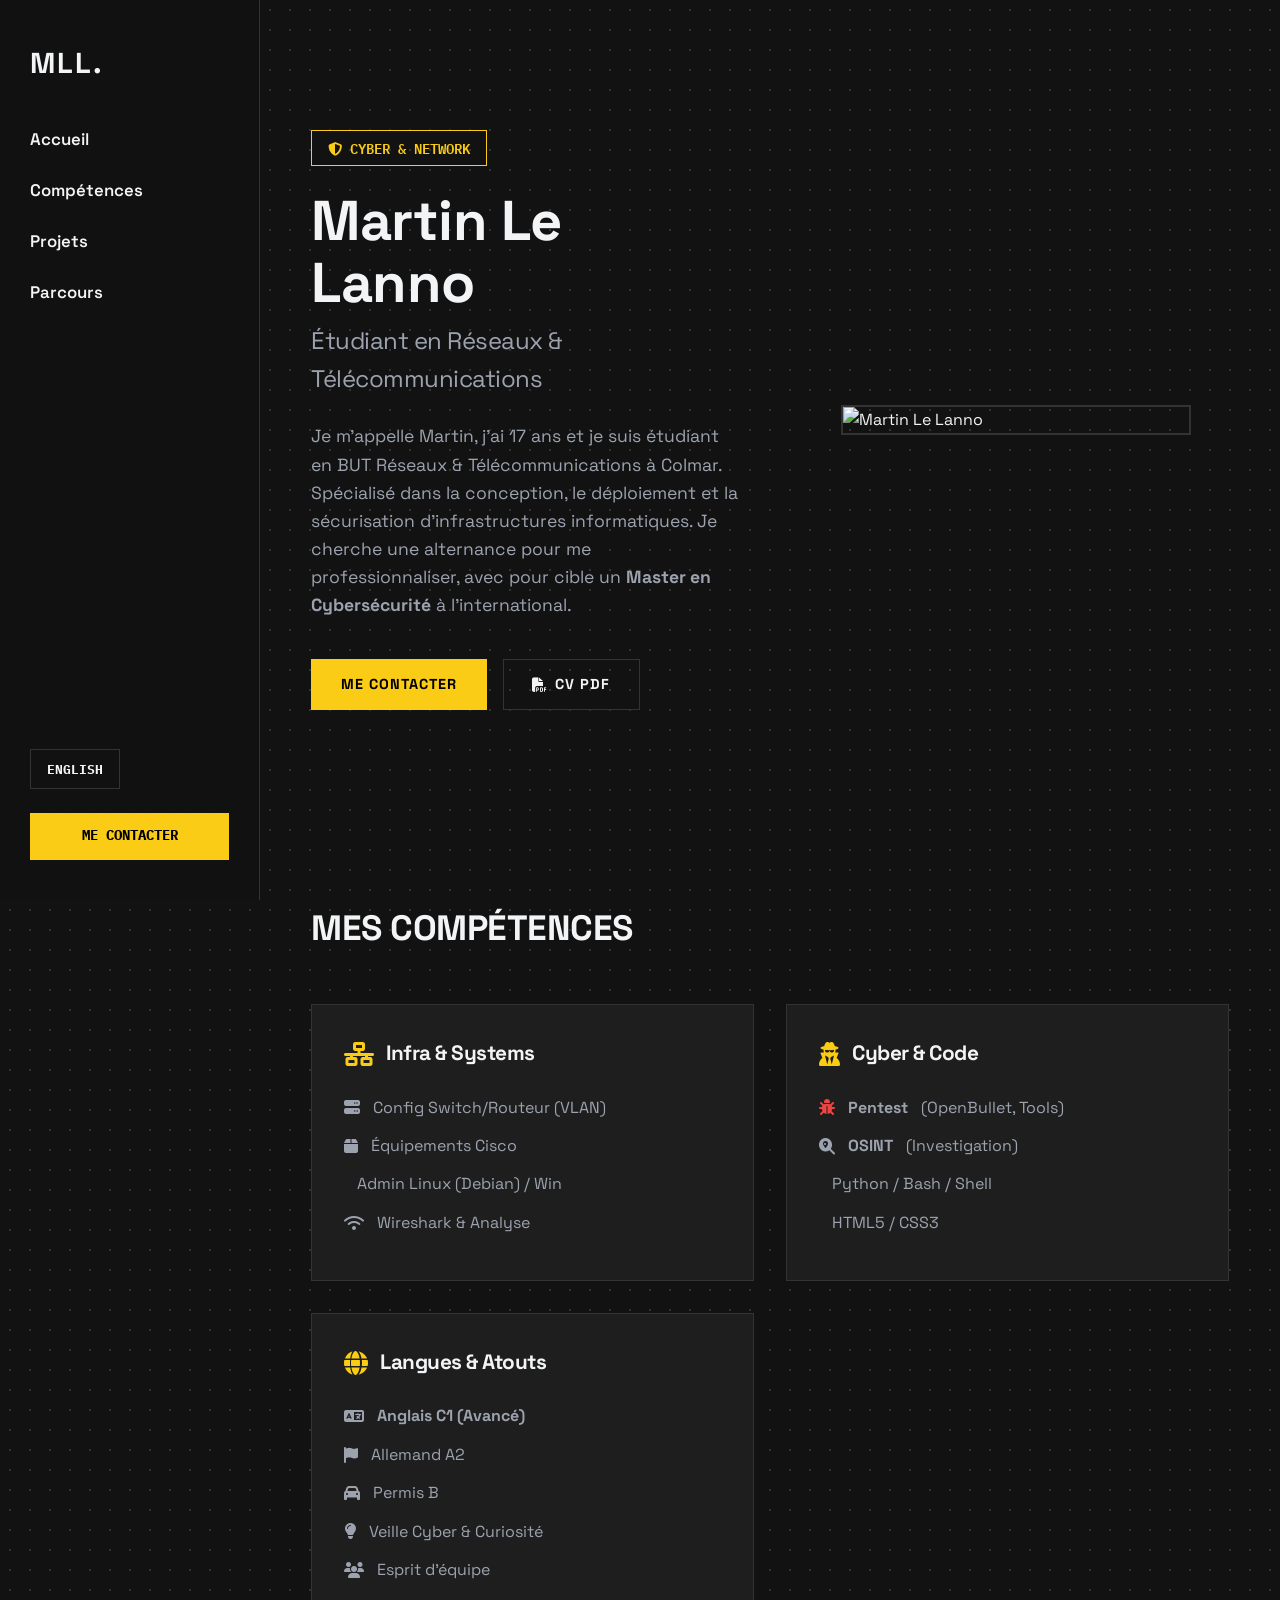
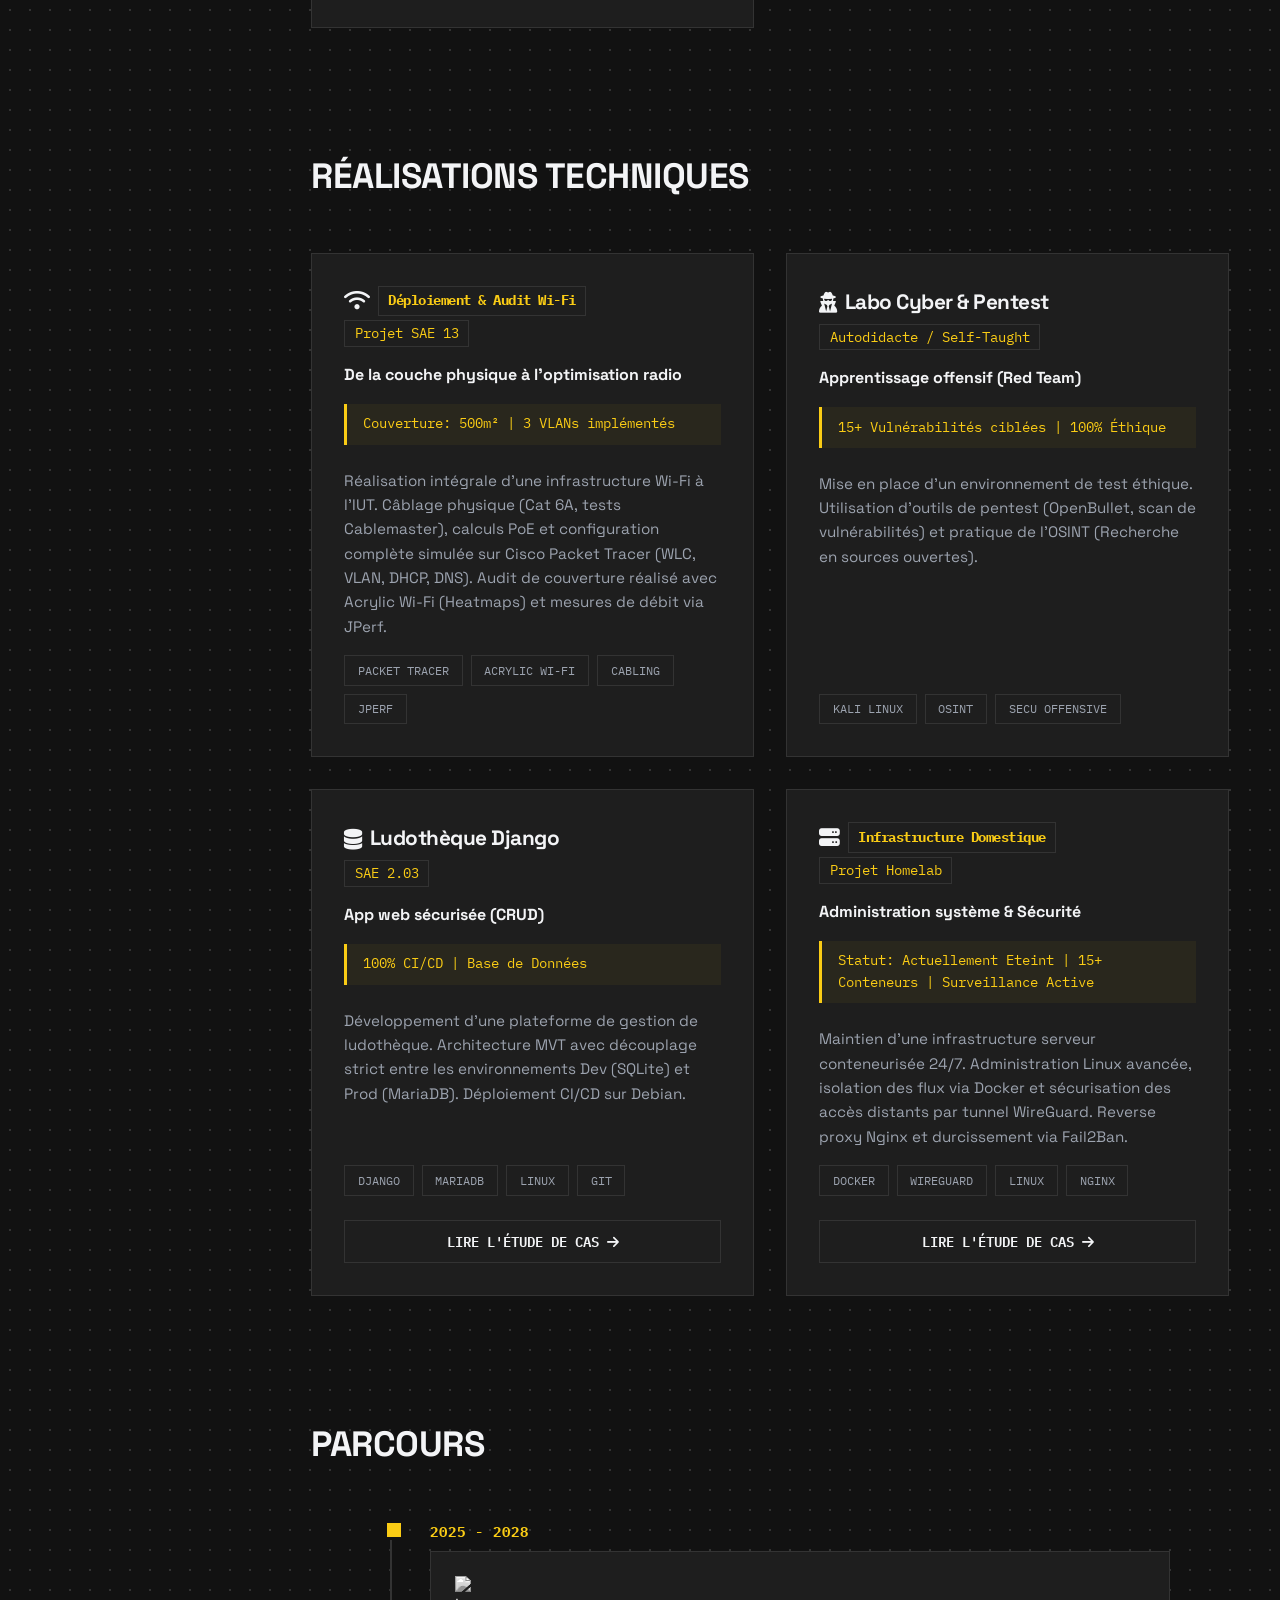
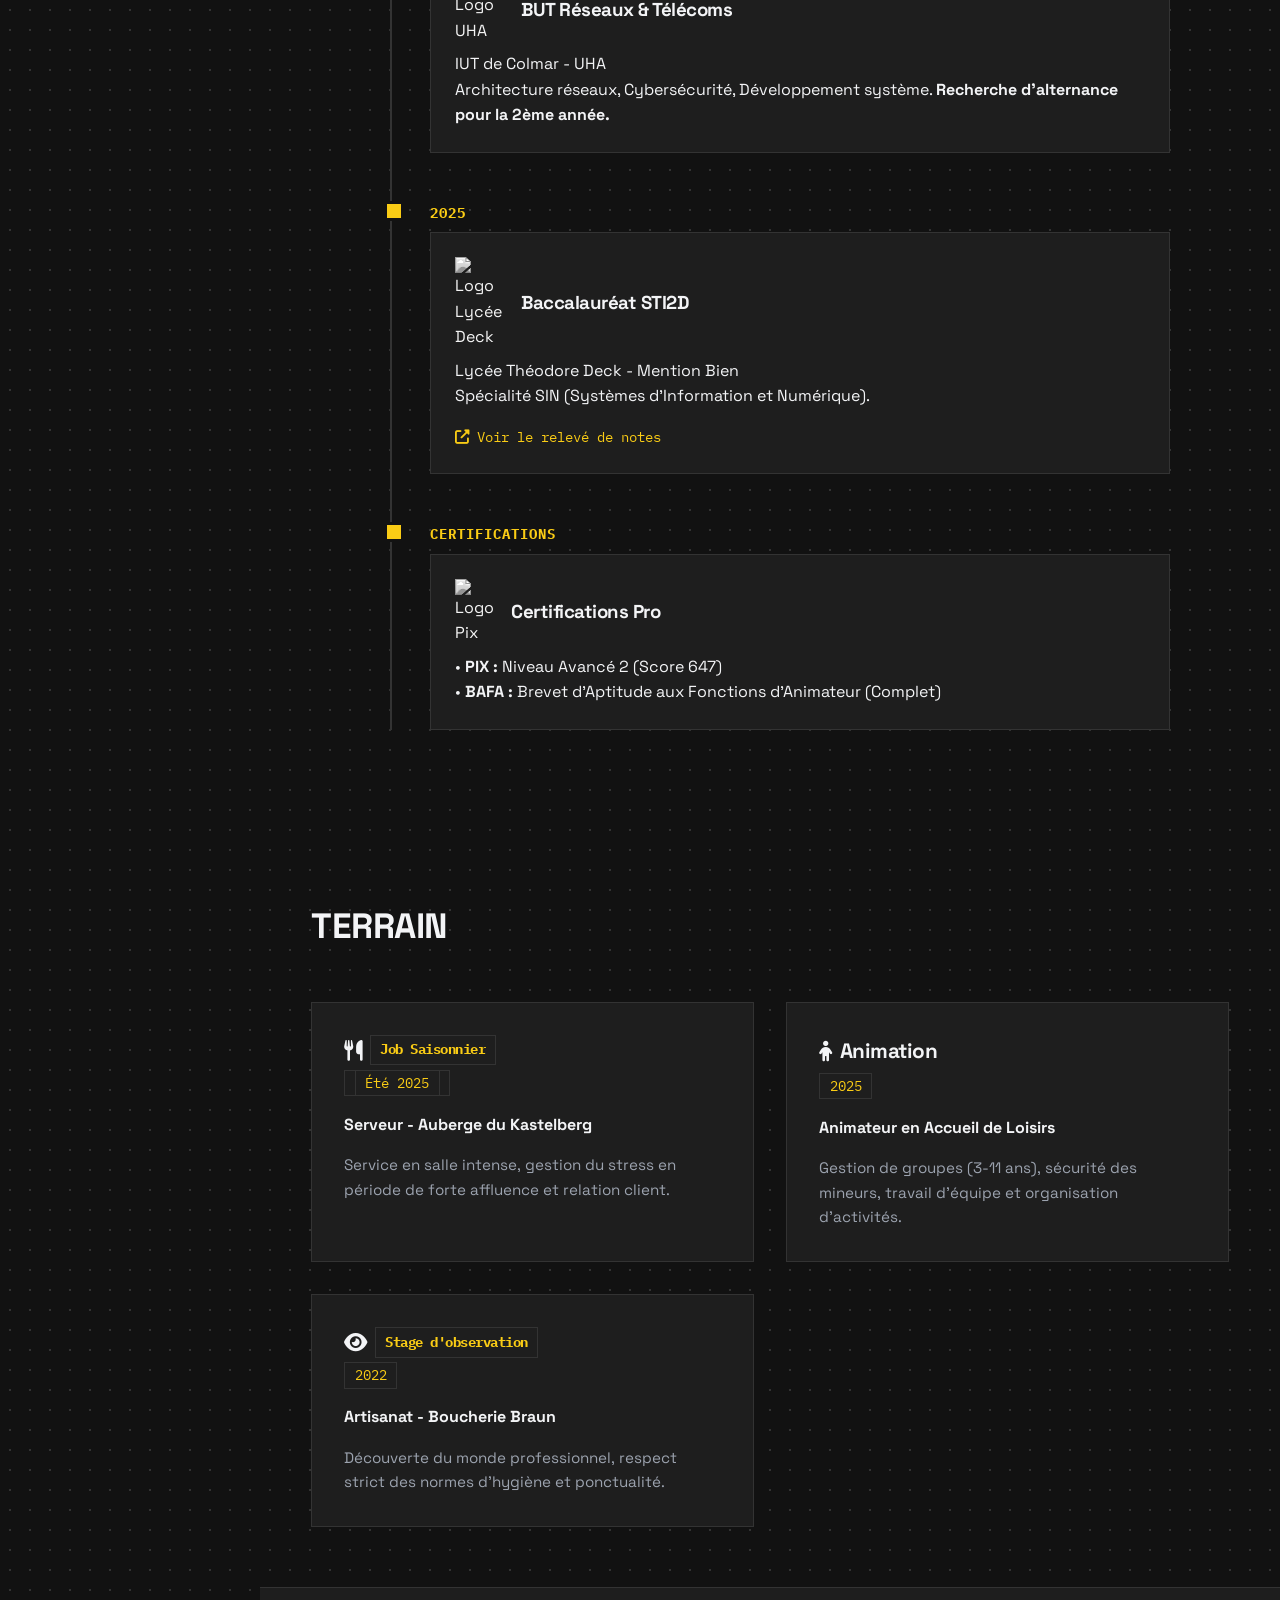
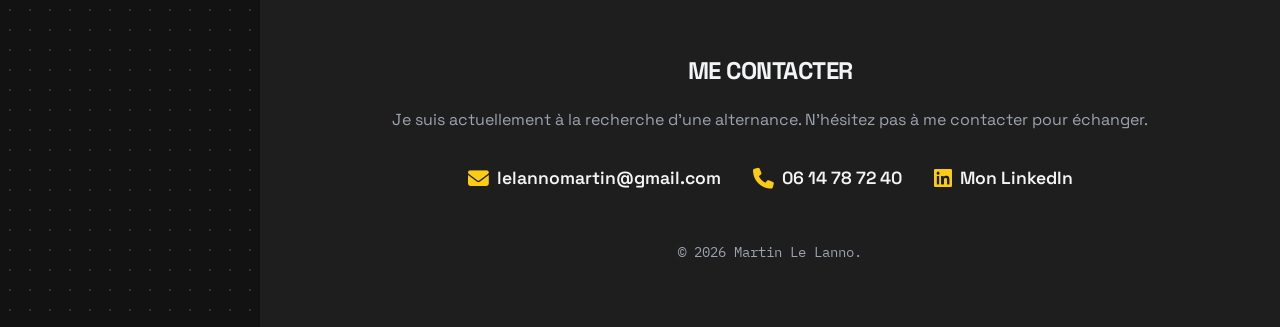
==== commit 9087cf74: "barre de côté et amélioration" ====
--- a/index.html
+++ b/index.html
@@ -4,7 +4,7 @@
     <meta charset="UTF-8">
     <meta name="viewport" content="width=device-width, initial-scale=1.0">
     <title>Martin Le Lanno | Portfolio R&T</title>
-    <link rel="stylesheet" href="style.css?v=10">
+    <link rel="stylesheet" href="style.css?v=12">
     <link rel="preconnect" href="https://fonts.googleapis.com">
     <link rel="preconnect" href="https://fonts.gstatic.com" crossorigin>
     <link href="https://fonts.googleapis.com/css2?family=IBM+Plex+Mono:wght@400;600&family=Space+Grotesk:wght@400;600;700&display=swap" rel="stylesheet">
@@ -15,33 +15,43 @@
 <body>
 
     <nav class="navbar">
-        <div class="logo">MLL.</div>
-        <ul class="nav-links">
-            <li><a href="#home">Accueil</a></li>
-            <li><a href="#skills">Compétences</a></li>
-            <li><a href="#projets">Projets</a></li>
-            <li><a href="#formation">Parcours</a></li>
-            <li><a href="#contact" class="btn-contact">Me Contacter</a></li>
-        </ul>
-        <div class="burger">
-            <div class="line1"></div>
-            <div class="line2"></div>
-            <div class="line3"></div>
+        <div class="nav-header">
+            <div class="logo">MLL.</div>
+            <div class="burger">
+                <div class="line1"></div>
+                <div class="line2"></div>
+                <div class="line3"></div>
+            </div>
+        </div>
+        <div class="nav-content">
+            <ul class="nav-links">
+                <li><a href="#home"><span class="fr">Accueil</span><span class="en">Home</span></a></li>
+                <li><a href="#skills"><span class="fr">Compétences</span><span class="en">Skills</span></a></li>
+                <li><a href="#projets"><span class="fr">Projets</span><span class="en">Projects</span></a></li>
+                <li><a href="#formation"><span class="fr">Parcours</span><span class="en">Background</span></a></li>
+            </ul>
+            <div class="nav-actions">
+                <button class="btn-lang" onclick="toggleLanguage()">
+                    <span class="fr">ENGLISH</span><span class="en">FRANCAIS</span>
+                </button>
+                <a href="#contact" class="btn-contact"><span class="fr">Me Contacter</span><span class="en">Contact Me</span></a>
+            </div>
         </div>
     </nav>
 
     <header id="home">
         <div class="hero-content">
             <div class="text-container">
-                <span class="badge"><i class="fas fa-shield-alt"></i> Cyber & Réseaux</span>
+                <span class="badge"><i class="fas fa-shield-alt"></i> Cyber & Network</span>
                 <h1>Martin Le Lanno</h1>
-                <h2>Étudiant en Réseaux & Télécommunications</h2>
+                <h2><span class="fr">Étudiant en Réseaux & Télécommunications</span><span class="en">Networking & Telecommunications Student</span></h2>
                 <p>
-                    Je m'appelle Martin, j’ai 17 ans et je suis étudiant en première année de BUT R&T à Colmar. Passionné par la sécurité informatique et les réseaux, je cherche une alternance pour me spécialiser. Curieux et motivé, je vise à terme un <strong>Master en Cybersécurité</strong>.
+                    <span class="fr">Je m'appelle Martin, j’ai 17 ans et je suis étudiant en BUT Réseaux & Télécommunications à Colmar. Spécialisé dans la conception, le déploiement et la sécurisation d'infrastructures informatiques. Je cherche une alternance pour me professionnaliser, avec pour cible un <strong>Master en Cybersécurité</strong> à l'international.</span>
+                    <span class="en">My name is Martin, I am 17 and a Networking & Telecommunications student in Colmar. Specialized in designing, deploying, and securing IT infrastructures. I am looking for a work-study program to accelerate my skills, aiming for an international <strong>Master's in Cybersecurity</strong>.</span>
                 </p>
                 <div class="cta-group">
-                    <a href="#contact" class="btn-primary">Me contacter</a>
-                    <a href="CV_Martin_LE-LANNO_Alternance.pdf" download class="btn-secondary"><i class="fas fa-file-pdf"></i> CV PDF</a>
+                    <a href="#contact" class="btn-primary"><span class="fr">Me contacter</span><span class="en">Get in touch</span></a>
+                    <a href="CV_Martin_LE-LANNO_Alternance.pdf" download class="btn-secondary"><i class="fas fa-file-pdf"></i> <span class="fr">CV PDF</span><span class="en">Resume PDF</span></a>
                 </div>
             </div>
             <div class="image-container">
@@ -51,15 +61,15 @@
     </header>
 
     <section id="skills">
-        <h2 class="section-title">Mes Compétences</h2>
+        <h2 class="section-title"><span class="fr">Mes Compétences</span><span class="en">My Skills</span></h2>
         <div class="skills-grid">
             <div class="skill-card">
-                <h3><i class="fas fa-network-wired accent-icon"></i> Infra & Systèmes</h3>
+                <h3><i class="fas fa-network-wired accent-icon"></i> Infra & Systems</h3>
                 <ul>
-                    <li><i class="fas fa-server"></i> Config Switch/Routeur (VLAN)</li>
-                    <li><i class="fas fa-box"></i> Équipements Cisco</li>
-                    <li><i class="devicon-linux-plain colored"></i> Admin Linux (Debian) / Win</li>
-                    <li><i class="fas fa-wifi"></i> Wireshark & Analyse</li>
+                    <li><i class="fas fa-server"></i> <span class="fr">Config Switch/Routeur (VLAN)</span><span class="en">Switch/Router Config (VLAN)</span></li>
+                    <li><i class="fas fa-box"></i> <span class="fr">Équipements Cisco</span><span class="en">Cisco Equipment</span></li>
+                    <li><i class="devicon-linux-plain colored"></i> <span class="fr">Admin Linux (Debian) / Win</span><span class="en">Linux Admin (Debian) / Win</span></li>
+                    <li><i class="fas fa-wifi"></i> <span class="fr">Wireshark & Analyse</span><span class="en">Wireshark & Analysis</span></li>
                 </ul>
             </div>
             
@@ -67,41 +77,46 @@
                 <h3><i class="fas fa-user-secret accent-icon"></i> Cyber & Code</h3>
                 <ul>
                     <li><i class="fas fa-bug" style="color: #ef4444;"></i> <strong>Pentest</strong> (OpenBullet, Tools)</li>
-                    <li><i class="fas fa-search-location"></i> <strong>OSINT</strong> (Investigation)</li>
+                    <li><i class="fas fa-search-location"></i> <strong>OSINT</strong> <span class="fr">(Investigation)</span><span class="en">(Investigation)</span></li>
                     <li><i class="devicon-python-plain colored"></i> Python / Bash / Shell</li>
                     <li><i class="devicon-html5-plain-wordmark colored"></i> HTML5 / CSS3</li>
                 </ul>
             </div>
 
             <div class="skill-card">
-                <h3><i class="fas fa-globe accent-icon"></i> Langues & Atouts</h3>
+                <h3><i class="fas fa-globe accent-icon"></i> <span class="fr">Langues & Atouts</span><span class="en">Languages & Assets</span></h3>
                 <ul>
-                    <li><i class="fas fa-language"></i> <strong>Anglais C1</strong> (Avancé)</li>
-                    <li><i class="fas fa-flag"></i> Allemand A2</li>
-                    <li><i class="fas fa-car"></i> Permis B</li>
-                    <li><i class="fas fa-lightbulb"></i> Veille Cyber & Curiosité</li>
-                    <li><i class="fas fa-users"></i> Esprit d'équipe</li>
+                    <li><i class="fas fa-language"></i> <strong><span class="fr">Anglais C1 (Avancé)</span><span class="en">English C1 (Advanced)</span></strong></li>
+                    <li><i class="fas fa-flag"></i> <span class="fr">Allemand A2</span><span class="en">German A2</span></li>
+                    <li><i class="fas fa-car"></i> <span class="fr">Permis B</span><span class="en">Driver's License</span></li>
+                    <li><i class="fas fa-lightbulb"></i> <span class="fr">Veille Cyber & Curiosité</span><span class="en">Cyber Watch & Curiosity</span></li>
+                    <li><i class="fas fa-users"></i> <span class="fr">Esprit d'équipe</span><span class="en">Team Spirit</span></li>
                 </ul>
             </div>
         </div>
     </section>
 
     <section id="projets">
-        <h2 class="section-title">Réalisations Techniques</h2>
+        <h2 class="section-title"><span class="fr">Réalisations Techniques</span><span class="en">Technical Projects</span></h2>
         <div class="projects-grid">
             
             <div class="project-card">
                 <div class="card-header">
-                    <h3><i class="fas fa-wifi"></i> Déploiement & Audit Wi-Fi</h3>
+                    <h3><i class="fas fa-wifi"></i> <span class="fr">Déploiement & Audit Wi-Fi</span><span class="en">Wi-Fi Deployment & Audit</span></h3>
                     <span>Projet SAE 13</span>
                 </div>
-                <p><strong>De la couche physique à l'optimisation radio</strong></p>
-                <div class="details">
+                <p><strong><span class="fr">De la couche physique à l'optimisation radio</span><span class="en">From physical layer to radio optimization</span></strong></p>
+                <div class="details">
+                    <div class="metrics-row">
+                        <span class="fr">Couverture: 500m² | 3 VLANs implémentés</span>
+                        <span class="en">Coverage: 500m² | 3 VLANs Configured</span>
+                    </div>
                     <p>
-                        Réalisation intégrale d'une infrastructure Wi-Fi à l'IUT. Câblage physique (Cat 6A/7, tests Cablemaster), calculs PoE et configuration complète simulée sur Cisco Packet Tracer (WLC, VLAN, DHCP, DNS). Audit de couverture réalisé avec Acrylic Wi-Fi (Heatmaps) et mesures de débit via JPerf.
+                        <span class="fr">Réalisation intégrale d'une infrastructure Wi-Fi à l'IUT. Câblage physique (Cat 6A, tests Cablemaster), calculs PoE et configuration complète simulée sur Cisco Packet Tracer (WLC, VLAN, DHCP, DNS). Audit de couverture réalisé avec Acrylic Wi-Fi (Heatmaps) et mesures de débit via JPerf.</span>
+                        <span class="en">Full implementation of a Wi-Fi infrastructure at the university. Physical cabling (Cat 6A, Cablemaster tests), PoE calculations, and full configuration simulated on Cisco Packet Tracer (WLC, VLAN, DHCP, DNS). Coverage audit conducted with Acrylic Wi-Fi (Heatmaps) and throughput measurements via JPerf.</span>
                     </p>
                     <div class="tech-tags">
-                        <span>Cisco Packet Tracer</span> <span>Acrylic Wi-Fi</span> <span>Câblage</span> <span>JPerf</span>
+                        <span>Packet Tracer</span> <span>Acrylic Wi-Fi</span> <span>Cabling</span> <span>JPerf</span>
                     </div>
                 </div>
             </div>
@@ -109,11 +124,18 @@
             <div class="project-card">
                 <div class="card-header">
                     <h3><i class="fas fa-user-secret"></i> Labo Cyber & Pentest</h3>
-                    <span>Autodidacte</span>
-                </div>
-                <p><strong>Apprentissage offensif (Red Team)</strong></p>
-                <div class="details">
-                    <p>Mise en place d'un environnement de test éthique. Utilisation d'outils de pentest (OpenBullet, scan de vulnérabilités) et pratique de l'OSINT (Recherche en sources ouvertes).</p>
+                    <span>Autodidacte / Self-Taught</span>
+                </div>
+                <p><strong><span class="fr">Apprentissage offensif (Red Team)</span><span class="en">Offensive learning (Red Team)</span></strong></p>
+                <div class="details">
+                    <div class="metrics-row">
+                        <span class="fr">15+ Vulnérabilités ciblées | 100% Éthique</span>
+                        <span class="en">15+ Vulnerabilities targeted | 100% Ethical</span>
+                    </div>
+                    <p>
+                        <span class="fr">Mise en place d'un environnement de test éthique. Utilisation d'outils de pentest (OpenBullet, scan de vulnérabilités) et pratique de l'OSINT (Recherche en sources ouvertes).</span>
+                        <span class="en">Setup of an ethical testing environment. Use of pentesting tools (OpenBullet, vulnerability scanning) and OSINT practice (Open Source Intelligence).</span>
+                    </p>
                     <div class="tech-tags">
                         <span>Kali Linux</span> <span>OSINT</span> <span>Secu Offensive</span>
                     </div>
@@ -125,28 +147,42 @@
                     <h3><i class="fas fa-database"></i> Ludothèque Django</h3>
                     <span>SAE 2.03</span>
                 </div>
-                <p><strong>App web sécurisée (CRUD)</strong></p>
-                <div class="details">
-                    <p>Développement d'une plateforme de gestion de parc de jeux. Architecture MVT avec découplage strict entre les environnements Dev (SQLite) et Prod (MariaDB). Déploiement CI/CD sur Debian.</p>
+                <p><strong><span class="fr">App web sécurisée (CRUD)</span><span class="en">Secured Web App (CRUD)</span></strong></p>
+                <div class="details">
+                    <div class="metrics-row">
+                        <span class="fr">100% CI/CD | Base de Données</span>
+                        <span class="en">100% CI/CD | Database</span>
+                    </div>
+                    <p>
+                        <span class="fr">Développement d'une plateforme de gestion de ludothèque. Architecture MVT avec découplage strict entre les environnements Dev (SQLite) et Prod (MariaDB). Déploiement CI/CD sur Debian.</span>
+                        <span class="en">Development of a game inventory management platform. MVT architecture with strict decoupling between Dev (SQLite) and Prod (MariaDB) environments. CI/CD deployment on Debian.</span>
+                    </p>
                     <div class="tech-tags">
                         <span>Django</span> <span>MariaDB</span> <span>Linux</span> <span>Git</span>
                     </div>
-                    <a href="ludotheque.html" class="btn-project">Lire l'étude de cas <i class="fas fa-arrow-right"></i></a>
-                </div>
-            </div>
-
-            <div class="project-card">
-                <div class="card-header">
-                    <h3><i class="fas fa-server"></i> Infrastructure Domestique</h3>
+                    <a href="ludotheque.html" class="btn-project"><span class="fr">Lire l'étude de cas</span><span class="en">Read Case Study</span> <i class="fas fa-arrow-right"></i></a>
+                </div>
+            </div>
+
+            <div class="project-card">
+                <div class="card-header">
+                    <h3><i class="fas fa-server"></i> <span class="fr">Infrastructure Domestique</span><span class="en">Homelab Infrastructure</span></h3>
                     <span>Projet Homelab</span>
                 </div>
-                <p><strong>Administration système & Sécurité</strong></p>
-                <div class="details">
-                    <p>Maintien d'une infrastructure serveur conteneurisée 24/7. Administration Linux avancée, isolation des flux via Docker et sécurisation des accès distants par tunnel WireGuard. Mise en place d'un reverse proxy Nginx et durcissement du serveur avec Fail2Ban.</p>
+                <p><strong><span class="fr">Administration système & Sécurité</span><span class="en">Sysadmin & Security</span></strong></p>
+                <div class="details">
+                    <div class="metrics-row">
+                        <span class="fr">Statut: Actuellement Eteint | 15+ Conteneurs | Surveillance Active</span>
+                        <span class="en">Status: Currently Off | 15+ Containers | 24/7 Monitoring</span>
+                    </div>
+                    <p>
+                        <span class="fr">Maintien d'une infrastructure serveur conteneurisée 24/7. Administration Linux avancée, isolation des flux via Docker et sécurisation des accès distants par tunnel WireGuard. Reverse proxy Nginx et durcissement via Fail2Ban.</span>
+                        <span class="en">Maintenance of a 24/7 containerized server infrastructure. Advanced Linux administration, traffic isolation via Docker, and secured remote access via WireGuard tunnel. Nginx reverse proxy and hardening with Fail2Ban.</span>
+                    </p>
                     <div class="tech-tags">
                         <span>Docker</span> <span>WireGuard</span> <span>Linux</span> <span>Nginx</span>
                     </div>
-                    <a href="homelab.html" class="btn-project">Lire l'étude de cas <i class="fas fa-arrow-right"></i></a>
+                    <a href="homelab.html" class="btn-project"><span class="fr">Lire l'étude de cas</span><span class="en">Read Case Study</span> <i class="fas fa-arrow-right"></i></a>
                 </div>
             </div>
 
@@ -154,7 +190,7 @@
     </section>
 
     <section id="formation">
-        <h2 class="section-title">Parcours</h2>
+        <h2 class="section-title"><span class="fr">Parcours</span><span class="en">Background</span></h2>
         <div class="timeline">
             
             <div class="timeline-item">
@@ -162,10 +198,10 @@
                 <div class="content">
                     <div class="school-header">
                         <img src="https://i.postimg.cc/pTfJtJbr/UHA.png" alt="Logo UHA" class="school-logo">
-                        <h3>BUT Réseaux & Télécoms</h3>
+                        <h3><span class="fr">BUT Réseaux & Télécoms</span><span class="en">Bachelor in Networks & Telecoms</span></h3>
                     </div>
                     <p>IUT de Colmar - UHA</p>
-                    <p class="description">Architecture réseaux, Cybersécurité, Développement système. <strong>Recherche d'alternance pour la 2ème année.</strong></p>
+                    <p class="description"><span class="fr">Architecture réseaux, Cybersécurité, Développement système. <strong>Recherche d'alternance pour la 2ème année.</strong></span><span class="en">Network architecture, Cybersecurity, System development. <strong>Seeking a work-study contract for my 2nd year.</strong></span></p>
                 </div>
             </div>
 
@@ -174,11 +210,11 @@
                 <div class="content">
                     <div class="school-header">
                         <img src="https://i.postimg.cc/kgGstS8T/deck.png" alt="Logo Lycée Deck" class="school-logo">
-                        <h3>Baccalauréat STI2D</h3>
-                    </div>
-                    <p>Lycée Théodore Deck - Mention Bien</p>
-                    <p class="description">Spécialité SIN (Systèmes d'Information et Numérique).</p>
-                    <a href="https://i.postimg.cc/Y0jKP9ZW/resultats_bac.png" class="link-doc"><i class="fas fa-external-link-alt"></i> Voir le relevé de notes</a>
+                        <h3><span class="fr">Baccalauréat STI2D</span><span class="en">STI2D High School Diploma</span></h3>
+                    </div>
+                    <p>Lycée Théodore Deck - <span class="fr">Mention Bien</span><span class="en">With Honors</span></p>
+                    <p class="description"><span class="fr">Spécialité SIN (Systèmes d'Information et Numérique).</span><span class="en">Specialty in Information Systems and Digital Technology.</span></p>
+                    <a href="https://i.postimg.cc/Y0jKP9ZW/resultats_bac.png" class="link-doc"><i class="fas fa-external-link-alt"></i> <span class="fr">Voir le relevé de notes</span><span class="en">View transcript</span></a>
                 </div>
             </div>
 
@@ -190,8 +226,8 @@
                         <h3>Certifications Pro</h3>
                     </div>
                     <p class="description">
-                        • <strong>PIX :</strong> Niveau Avancé 2 (Score 647)<br>
-                        • <strong>BAFA :</strong> Brevet d'Aptitude aux Fonctions d'Animateur (Complet)
+                        • <strong>PIX :</strong> <span class="fr">Niveau Avancé 2</span><span class="en">Advanced Level 2</span> (Score 647)<br>
+                        • <strong>BAFA :</strong> <span class="fr">Brevet d'Aptitude aux Fonctions d'Animateur (Complet)</span><span class="en">Certified Youth Leader (Completed)</span>
                     </p>
                 </div>
             </div>
@@ -199,16 +235,17 @@
     </section>
 
     <section id="experience">
-        <h2 class="section-title">Terrain</h2>
+        <h2 class="section-title"><span class="fr">Terrain</span><span class="en">Field Experience</span></h2>
         <div class="projects-grid">
             <div class="project-card">
                 <div class="card-header">
-                    <h3><i class="fas fa-utensils"></i> Job Saisonnier</h3>
-                    <span>Été 2025</span>
-                </div>
-                <p><strong>Serveur - Auberge du Kastelberg</strong> (Vosges)</p>
-                <div class="details">
-                    Service en salle intense, gestion du stress en période de forte affluence et relation client.
+                    <h3><i class="fas fa-utensils"></i> <span class="fr">Job Saisonnier</span><span class="en">Summer Job</span></h3>
+                    <span><span class="fr">Été 2025</span><span class="en">Summer 2025</span></span>
+                </div>
+                <p><strong><span class="fr">Serveur</span><span class="en">Waiter</span> - Auberge du Kastelberg</strong></p>
+                <div class="details">
+                    <span class="fr">Service en salle intense, gestion du stress en période de forte affluence et relation client.</span>
+                    <span class="en">Intense dining service, stress management during peak hours, and customer relations.</span>
                 </div>
             </div>
 
@@ -217,20 +254,22 @@
                     <h3><i class="fas fa-child"></i> Animation</h3>
                     <span>2025</span>
                 </div>
-                <p><strong>Animateur en Accueil de Loisirs</strong> (Ungersheim)</p>
-                <div class="details">
-                    Gestion de groupes (3-11 ans), sécurité des mineurs, travail d'équipe et organisation d'activités.
-                </div>
-            </div>
-            
-            <div class="project-card">
-                <div class="card-header">
-                    <h3><i class="fas fa-eye"></i> Stage d'observation</h3>
+                <p><strong><span class="fr">Animateur en Accueil de Loisirs</span><span class="en">Youth Leader</span></strong></p>
+                <div class="details">
+                    <span class="fr">Gestion de groupes (3-11 ans), sécurité des mineurs, travail d'équipe et organisation d'activités.</span>
+                    <span class="en">Group management (ages 3-11), child safety, teamwork, and activity planning.</span>
+                </div>
+            </div>
+            
+            <div class="project-card">
+                <div class="card-header">
+                    <h3><i class="fas fa-eye"></i> <span class="fr">Stage d'observation</span><span class="en">Observation Internship</span></h3>
                     <span>2022</span>
                 </div>
                 <p><strong>Artisanat - Boucherie Braun</strong></p>
                 <div class="details">
-                    Découverte du monde professionnel, respect strict des normes d'hygiène et ponctualité.
+                    <span class="fr">Découverte du monde professionnel, respect strict des normes d'hygiène et ponctualité.</span>
+                    <span class="en">Discovery of the professional world, strict adherence to hygiene standards, and punctuality.</span>
                 </div>
             </div>
         </div>
@@ -238,8 +277,8 @@
 
     <footer id="contact">
         <div class="footer-content">
-            <h2>Me Contacter</h2>
-            <p>Je suis actuellement à la recherche d'une alternance. N'hésitez pas à me contacter pour échanger.</p>
+            <h2><span class="fr">Me Contacter</span><span class="en">Contact Me</span></h2>
+            <p><span class="fr">Je suis actuellement à la recherche d'une alternance. N'hésitez pas à me contacter pour échanger.</span><span class="en">I am currently looking for a work-study program. Feel free to reach out.</span></p>
             
             <div class="contact-info-block">
                 <div class="contact-item">
@@ -252,7 +291,7 @@
                 </div>
                 <div class="contact-item">
                     <i class="fab fa-linkedin"></i>
-                    <a href="https://www.linkedin.com/in/martin-le-lanno-03b069386/" target="_blank">Mon LinkedIn</a>
+                    <a href="https://www.linkedin.com/in/martin-le-lanno-03b069386/" target="_blank"><span class="fr">Mon LinkedIn</span><span class="en">My LinkedIn</span></a>
                 </div>
             </div>
 
@@ -266,25 +305,36 @@
     </div>
 
     <script>
-        const burger = document.querySelector('.burger');
-        const nav = document.querySelector('.nav-links');
-        const navLinks = document.querySelectorAll('.nav-links li');
-        
-        if(burger && nav) {
-            burger.addEventListener('click', () => {
-                nav.classList.toggle('nav-active');
-                burger.classList.toggle('toggle');
-            });
-            
-            navLinks.forEach(link => {
-                link.addEventListener('click', () => {
-                    nav.classList.remove('nav-active');
-                    burger.classList.remove('toggle');
+        function toggleLanguage() {
+            const html = document.documentElement;
+            const currentLang = html.getAttribute('lang') || 'fr';
+            const newLang = currentLang === 'fr' ? 'en' : 'fr';
+            html.setAttribute('lang', newLang);
+            localStorage.setItem('portfolioLang', newLang);
+        }
+
+        document.addEventListener('DOMContentLoaded', () => {
+            const savedLang = localStorage.getItem('portfolioLang') || 'fr';
+            document.documentElement.setAttribute('lang', savedLang);
+
+            const burger = document.querySelector('.burger');
+            const nav = document.querySelector('.nav-content');
+            const navLinks = document.querySelectorAll('.nav-links li');
+            
+            if(burger && nav) {
+                burger.addEventListener('click', () => {
+                    nav.classList.toggle('nav-active');
+                    burger.classList.toggle('toggle');
                 });
-            });
-        }
-
-        document.addEventListener('DOMContentLoaded', () => {
+                
+                navLinks.forEach(link => {
+                    link.addEventListener('click', () => {
+                        nav.classList.remove('nav-active');
+                        burger.classList.remove('toggle');
+                    });
+                });
+            }
+
             const modal = document.getElementById("modal-notes");
             const modalImg = document.getElementById("img-notes");
             const linkDocs = document.querySelectorAll('.link-doc');
--- a/style.css
+++ b/style.css
@@ -1,204 +1,766 @@
-/* --- VARIABLES & RESET --- */
 :root {
     --bg-dark: #121212;
     --bg-card: #1e1e1e;
     --text-main: #f3f4f6;
     --text-muted: #9ca3af;
-    --accent: #f59e0b; /* Jaune Ambre */
+    --accent: #facc15;
     --border: #333333;
-    --transition: all 0.2s ease-out; /* Animation plus rapide, plus mécanique */
-    
-    /* Tes nouvelles polices */
+    --transition: all 0.2s ease-out;
     --font-main: 'Space Grotesk', sans-serif;
     --font-code: 'IBM Plex Mono', monospace;
-}
-
-* { margin: 0; padding: 0; box-sizing: border-box; }
+    --sidebar-width: 260px;
+}
+
+* {
+    margin: 0;
+    padding: 0;
+    box-sizing: border-box;
+}
 
 body {
     font-family: var(--font-main);
     background-color: var(--bg-dark);
-    /* Le fond d'écran "Dot Grid" (Architecture) */
     background-image: radial-gradient(var(--border) 1px, transparent 1px);
     background-size: 20px 20px;
     color: var(--text-main);
     line-height: 1.6;
     -webkit-font-smoothing: antialiased;
     overflow-x: hidden;
-}
-
-a { text-decoration: none; color: inherit; }
-li { list-style: none; }
-
-/* Typographie globale */
-h1, h2, h3, .logo { font-family: var(--font-main); font-weight: 700; letter-spacing: -0.5px; }
-code, .tech-tags span, .tag, .card-header span, .badge, .date { font-family: var(--font-code); }
-
-/* --- NAVBAR --- */
+    padding-left: var(--sidebar-width);
+}
+
+a {
+    text-decoration: none;
+    color: inherit;
+}
+
+li {
+    list-style: none;
+}
+
+html[lang="fr"] .en { display: none !important; }
+html[lang="en"] .fr { display: none !important; }
+
+h1, h2, h3, .logo {
+    font-family: var(--font-main);
+    font-weight: 700;
+    letter-spacing: -0.5px;
+}
+
+code, .tech-tags span, .tag, .card-header span, .badge, .date, .metrics-row {
+    font-family: var(--font-code);
+}
+
 .navbar {
     position: fixed;
-    top: 0; width: 100%; height: 70px;
-    background: rgba(18, 18, 18, 0.95);
+    top: 0;
+    left: 0;
+    width: var(--sidebar-width);
+    height: 100vh;
+    background: rgba(18, 18, 18, 0.98);
+    border-right: 1px solid var(--border);
+    display: flex;
+    flex-direction: column;
+    padding: 40px 30px;
+    z-index: 1000;
+    overflow-y: auto;
+}
+
+.nav-header {
+    display: flex;
+    justify-content: space-between;
+    align-items: center;
+    width: 100%;
+    margin-bottom: 40px;
+}
+
+.logo {
+    font-size: 1.8rem;
+    color: var(--text-main);
+    letter-spacing: 2px;
+}
+
+.burger {
+    display: none;
+    cursor: pointer;
+}
+
+.burger div {
+    width: 25px;
+    height: 3px;
+    background: var(--text-main);
+    margin: 5px;
+    transition: var(--transition);
+}
+
+.nav-content {
+    display: flex;
+    flex-direction: column;
+    justify-content: space-between;
+    flex-grow: 1;
+    width: 100%;
+}
+
+.nav-links {
+    display: flex;
+    flex-direction: column;
+    gap: 1.5rem;
+}
+
+.nav-links a {
+    color: var(--text-main);
+    font-weight: 600;
+    font-size: 1.05rem;
+    transition: var(--transition);
+    display: block;
+}
+
+.nav-links a:hover {
+    color: var(--accent);
+    transform: translateX(8px);
+}
+
+.nav-actions {
+    display: flex;
+    flex-direction: column;
+    gap: 1.5rem;
+    margin-top: 40px;
+}
+
+.btn-lang {
+    background: transparent;
+    color: var(--text-main);
+    border: 1px solid var(--border);
+    padding: 0.6rem 1rem;
+    font-family: var(--font-code);
+    cursor: pointer;
+    transition: var(--transition);
+    font-weight: bold;
+    border-radius: 0;
+    width: fit-content;
+}
+
+.btn-lang:hover {
+    border-color: var(--accent);
+    color: var(--accent);
+}
+
+.btn-contact {
+    background: var(--accent);
+    color: #000 !important;
+    padding: 0.8rem 1rem;
+    border-radius: 0;
+    font-family: var(--font-code);
+    text-transform: uppercase;
+    font-size: 0.85rem;
+    text-align: center;
+    width: 100%;
+    display: block;
+    font-weight: bold;
+}
+
+.btn-contact:hover {
+    transform: translate(-4px, -4px);
+    box-shadow: 4px 4px 0 var(--text-main);
+}
+
+section, header[id="home"] {
+    padding: 60px 5%;
+    max-width: 1100px;
+    margin: 0 auto;
+}
+
+.section-title {
+    font-size: 2.2rem;
+    margin-bottom: 3rem;
+    color: var(--text-main);
+    text-transform: uppercase;
+    display: inline-block;
+}
+
+.hero-content {
+    display: flex;
+    align-items: center;
+    justify-content: space-between;
+    gap: 4rem;
+    min-height: 80vh;
+}
+
+.text-container {
+    flex: 1;
+}
+
+.badge {
+    display: inline-block;
+    background: transparent;
+    color: var(--accent);
+    padding: 0.4rem 1rem;
+    border-radius: 0;
+    font-size: 0.85rem;
+    font-weight: 600;
+    margin-bottom: 1.5rem;
+    border: 1px solid var(--accent);
+    text-transform: uppercase;
+}
+
+.text-container h1 {
+    font-size: 3.5rem;
+    font-weight: 700;
+    margin-bottom: 0.5rem;
+    line-height: 1.1;
+}
+
+.text-container h2 {
+    font-size: 1.5rem;
+    color: var(--text-muted);
+    font-weight: 400;
+    margin-bottom: 1.5rem;
+}
+
+.text-container p {
+    font-size: 1.1rem;
+    color: var(--text-muted);
+    margin-bottom: 2.5rem;
+}
+
+.cta-group {
+    display: flex;
+    gap: 1rem;
+}
+
+.btn-primary, .btn-secondary {
+    padding: 0.8rem 1.8rem;
+    border-radius: 0;
+    font-weight: 700;
+    transition: var(--transition);
+    display: inline-flex;
+    align-items: center;
+    gap: 0.5rem;
+    text-transform: uppercase;
+    font-size: 0.9rem;
+    letter-spacing: 1px;
+    cursor: pointer;
+}
+
+.btn-primary {
+    background: var(--accent);
+    color: #000;
+    border: 1px solid var(--accent);
+}
+
+.btn-primary:hover {
+    transform: translate(-4px, -4px);
+    box-shadow: 4px 4px 0 var(--text-main);
+}
+
+.btn-secondary {
+    background: transparent;
+    border: 1px solid var(--border);
+    color: var(--text-main);
+}
+
+.btn-secondary:hover {
+    transform: translate(-4px, -4px);
+    box-shadow: 4px 4px 0 var(--accent);
+    border-color: var(--accent);
+    color: var(--accent);
+}
+
+.image-container {
+    flex: 1;
+    display: flex;
+    justify-content: center;
+}
+
+.image-container img {
+    max-width: 350px;
+    width: 100%;
+    border-radius: 0;
+    border: 2px solid var(--border);
+    transition: var(--transition);
+}
+
+.image-container img:hover {
+    border-color: var(--accent);
+    transform: translate(-5px, -5px);
+    box-shadow: 8px 8px 0 var(--accent);
+}
+
+.skills-grid, .projects-grid {
+    display: grid;
+    grid-template-columns: repeat(auto-fit, minmax(300px, 1fr));
+    gap: 2rem;
+}
+
+.skill-card, .project-card {
+    background: var(--bg-card);
+    border: 1px solid var(--border);
+    border-radius: 0;
+    padding: 2rem;
+    transition: var(--transition);
+    display: flex;
+    flex-direction: column;
+}
+
+.skill-card:hover, .project-card:hover {
+    transform: translate(-6px, -6px);
+    border-color: var(--accent);
+    box-shadow: 6px 6px 0 var(--accent);
+}
+
+.skill-card h3 {
+    font-size: 1.3rem;
+    margin-bottom: 1.5rem;
+    display: flex;
+    align-items: center;
+    gap: 0.8rem;
+}
+
+.accent-icon {
+    color: var(--accent);
+    font-size: 1.5rem;
+}
+
+.skill-card ul li {
+    margin-bottom: 0.8rem;
+    color: var(--text-muted);
+    display: flex;
+    align-items: center;
+    gap: 0.8rem;
+}
+
+.card-header {
+    margin-bottom: 1rem;
+}
+
+.card-header h3 {
+    font-size: 1.3rem;
+    display: flex;
+    align-items: center;
+    gap: 0.5rem;
+    margin-bottom: 0.3rem;
+}
+
+.card-header span {
+    font-size: 0.85rem;
+    color: var(--accent);
+    background: transparent;
+    padding: 0.2rem 0.6rem;
+    border: 1px solid var(--border);
+    border-radius: 0;
+}
+
+.project-card > p {
+    color: var(--text-main);
+    font-weight: 600;
+    margin-bottom: 1rem;
+}
+
+.project-card .details {
+    color: var(--text-muted);
+    font-size: 0.95rem;
+    flex-grow: 1;
+    display: flex;
+    flex-direction: column;
+}
+
+.project-card .details p {
+    margin-bottom: 1rem;
+    flex-grow: 1;
+}
+
+.metrics-row {
+    background: rgba(250, 204, 21, 0.05);
+    border-left: 3px solid var(--accent);
+    padding: 0.6rem 1rem;
+    color: var(--accent);
+    font-size: 0.85rem;
+    margin-bottom: 1.5rem;
+}
+
+.tech-tags {
+    display: flex;
+    flex-wrap: wrap;
+    gap: 0.5rem;
+    margin-top: auto;
+}
+
+.tech-tags span {
+    background: transparent;
+    border: 1px solid var(--border);
+    font-size: 0.75rem;
+    padding: 0.3rem 0.8rem;
+    border-radius: 0;
+    color: var(--text-muted);
+    text-transform: uppercase;
+}
+
+.btn-project {
+    margin-top: 1.5rem;
+    display: inline-block;
+    text-align: center;
+    background: transparent;
+    border: 1px solid var(--border);
+    color: var(--text-main);
+    padding: 0.6rem;
+    border-radius: 0;
+    transition: var(--transition);
+    font-weight: 600;
+    font-family: var(--font-code);
+    font-size: 0.85rem;
+    text-transform: uppercase;
+}
+
+.btn-project:hover {
+    background: var(--accent);
+    color: #000;
+    border-color: var(--accent);
+}
+
+.timeline {
+    position: relative;
+    max-width: 800px;
+    margin: 0 auto;
+}
+
+.timeline::before {
+    content: '';
+    position: absolute;
+    left: 20px;
+    top: 0;
+    width: 2px;
+    height: 100%;
+    background: var(--border);
+}
+
+.timeline-item {
+    position: relative;
+    margin-bottom: 3rem;
+    padding-left: 60px;
+}
+
+.timeline-item::before {
+    content: '';
+    position: absolute;
+    left: 14px;
+    top: 0;
+    width: 14px;
+    height: 14px;
+    border-radius: 0;
+    background: var(--accent);
+    border: 3px solid var(--bg-dark);
+}
+
+.timeline-item .date {
+    font-weight: 700;
+    color: var(--accent);
+    margin-bottom: 0.5rem;
+    font-size: 0.9rem;
+    letter-spacing: 1px;
+    text-transform: uppercase;
+}
+
+.timeline-item .content {
+    background: var(--bg-card);
+    padding: 1.5rem;
+    border-radius: 0;
+    border: 1px solid var(--border);
+    transition: var(--transition);
+}
+
+.timeline-item .content:hover {
+    border-color: var(--accent);
+    transform: translateX(5px);
+    box-shadow: -5px 5px 0 var(--border);
+}
+
+.school-header {
+    display: flex;
+    align-items: center;
+    gap: 1rem;
+    margin-bottom: 0.5rem;
+}
+
+.school-logo {
+    width: 50px;
+    height: auto;
+    border-radius: 0;
+    filter: grayscale(100%);
+    transition: var(--transition);
+}
+
+.timeline-item:hover .school-logo {
+    filter: grayscale(0%);
+}
+
+.link-doc {
+    display: inline-block;
+    margin-top: 1rem;
+    color: var(--accent);
+    font-size: 0.9rem;
+    font-family: var(--font-code);
+}
+
+.link-doc:hover {
+    text-decoration: underline;
+}
+
+footer {
+    background: var(--bg-card);
+    padding: 4rem 5% 2rem;
+    border-top: 1px solid var(--border);
+    text-align: center;
+}
+
+.footer-content h2 {
+    margin-bottom: 1rem;
+    text-transform: uppercase;
+}
+
+.footer-content > p {
+    color: var(--text-muted);
+    margin-bottom: 2rem;
+}
+
+.contact-info-block {
+    display: flex;
+    justify-content: center;
+    flex-wrap: wrap;
+    gap: 2rem;
+    margin-bottom: 3rem;
+}
+
+.contact-item {
+    display: flex;
+    align-items: center;
+    gap: 0.5rem;
+    color: var(--text-main);
+    font-weight: 600;
+    font-size: 1.1rem;
+}
+
+.contact-item i {
+    color: var(--accent);
+    font-size: 1.3rem;
+}
+
+.contact-item a:hover {
+    color: var(--accent);
+    text-decoration: underline;
+}
+
+.copyright {
+    color: var(--text-muted);
+    font-size: 0.9rem;
+    font-family: var(--font-code);
+}
+
+.modal {
+    display: none;
+    position: fixed;
+    z-index: 2000;
+    left: 0;
+    top: 0;
+    width: 100%;
+    height: 100%;
+    background-color: rgba(0,0,0,0.9);
+}
+
+.modal-content {
+    margin: auto;
+    display: block;
+    max-width: 80%;
+    max-height: 90vh;
+    position: relative;
+    top: 50%;
+    transform: translateY(-50%);
+    border-radius: 0;
+}
+
+.close {
+    position: absolute;
+    top: 20px;
+    right: 35px;
+    color: #f1f1f1;
+    font-size: 40px;
+    font-weight: bold;
+    cursor: pointer;
+}
+
+.project-detail-hero {
+    margin-bottom: 4rem;
+}
+
+.back-link {
+    display: inline-flex;
+    align-items: center;
+    gap: 0.5rem;
+    color: var(--text-muted);
+    margin-bottom: 2rem;
+    transition: var(--transition);
+    font-family: var(--font-code);
+    text-transform: uppercase;
+    font-size: 0.85rem;
+}
+
+.back-link:hover {
+    color: var(--accent);
+    transform: translateX(-5px);
+}
+
+.project-body {
+    max-width: 900px;
+}
+
+.project-body h3 {
+    font-size: 1.6rem;
+    color: var(--accent);
+    margin: 3rem 0 1rem;
     border-bottom: 1px solid var(--border);
-    display: flex; justify-content: space-between; align-items: center;
-    padding: 0 5%; z-index: 1000;
-}
-.logo { font-size: 1.5rem; color: var(--text-main); letter-spacing: 2px; }
-.nav-links { display: flex; gap: 2rem; align-items: center; }
-.nav-links a { color: var(--text-main); font-weight: 600; font-size: 0.95rem; transition: var(--transition); }
-.nav-links a:hover { color: var(--accent); }
-.btn-contact { background: var(--accent); color: #000 !important; padding: 0.5rem 1rem; border-radius: 0; font-family: var(--font-code); text-transform: uppercase; font-size: 0.85rem;}
-.btn-contact:hover { 
-    transform: translate(-3px, -3px);
-    box-shadow: 4px 4px 0 var(--text-main); 
-}
-
-/* Burger Menu */
-.burger { display: none; cursor: pointer; }
-.burger div { width: 25px; height: 3px; background: var(--text-main); margin: 5px; transition: var(--transition); }
-
-/* --- SECTIONS COMMUNES --- */
-section, header[id="home"] { padding: 100px 5% 50px; max-width: 1200px; margin: 0 auto; }
-.section-title { font-size: 2.2rem; margin-bottom: 3rem; text-align: center; color: var(--text-main); text-transform: uppercase; }
-
-/* --- HERO SECTION --- */
-.hero-content { display: flex; align-items: center; justify-content: space-between; gap: 4rem; min-height: 80vh; }
-.text-container { flex: 1; }
-.badge { display: inline-block; background: transparent; color: var(--accent); padding: 0.4rem 1rem; border-radius: 0; font-size: 0.85rem; font-weight: 600; margin-bottom: 1.5rem; border: 1px solid var(--accent); text-transform: uppercase; }
-.text-container h1 { font-size: 3.5rem; font-weight: 700; margin-bottom: 0.5rem; line-height: 1.1; }
-.text-container h2 { font-size: 1.5rem; color: var(--text-muted); font-weight: 400; margin-bottom: 1.5rem; }
-.text-container p { font-size: 1.1rem; color: var(--text-muted); margin-bottom: 2.5rem; }
-.cta-group { display: flex; gap: 1rem; }
-
-.btn-primary, .btn-secondary { padding: 0.8rem 1.8rem; border-radius: 0; font-weight: 700; transition: var(--transition); display: inline-flex; align-items: center; gap: 0.5rem; text-transform: uppercase; font-size: 0.9rem; letter-spacing: 1px;}
-.btn-primary { background: var(--accent); color: #000; border: 1px solid var(--accent); }
-.btn-primary:hover { transform: translate(-4px, -4px); box-shadow: 4px 4px 0 var(--text-main); }
-.btn-secondary { background: transparent; border: 1px solid var(--border); color: var(--text-main); }
-.btn-secondary:hover { transform: translate(-4px, -4px); box-shadow: 4px 4px 0 var(--accent); border-color: var(--accent); color: var(--accent); }
-
-.image-container { flex: 1; display: flex; justify-content: center; }
-/* Photo de profil brute (carrée, N&B par défaut) */
-.image-container img { max-width: 350px; width: 100%; border-radius: 0; border: 2px solid var(--border); filter: grayscale(100%); transition: var(--transition); }
-.image-container img:hover { filter: grayscale(0%); border-color: var(--accent); transform: translate(-5px, -5px); box-shadow: 8px 8px 0 var(--accent); }
-
-/* --- GRILLES (Compétences & Projets) --- */
-.skills-grid, .projects-grid { display: grid; grid-template-columns: repeat(auto-fit, minmax(300px, 1fr)); gap: 2rem; }
-.skill-card, .project-card { 
-    background: var(--bg-card); 
-    border: 1px solid var(--border); 
-    border-radius: 0; /* Strict */
-    padding: 2rem; 
-    transition: var(--transition); 
-    display: flex; flex-direction: column; 
-}
-/* Le fameux "Décalage" brutaliste */
-.skill-card:hover, .project-card:hover { 
-    transform: translate(-6px, -6px); 
-    border-color: var(--accent); 
-    box-shadow: 6px 6px 0 var(--accent); 
-}
-
-/* Cards Compétences */
-.skill-card h3 { font-size: 1.3rem; margin-bottom: 1.5rem; display: flex; align-items: center; gap: 0.8rem; }
-.accent-icon { color: var(--accent); font-size: 1.5rem; }
-.skill-card ul li { margin-bottom: 0.8rem; color: var(--text-muted); display: flex; align-items: center; gap: 0.8rem; }
-
-/* Cards Projets */
-.card-header { margin-bottom: 1rem; }
-.card-header h3 { font-size: 1.3rem; display: flex; align-items: center; gap: 0.5rem; margin-bottom: 0.3rem; }
-.card-header span { font-size: 0.85rem; color: var(--accent); background: transparent; padding: 0.2rem 0.6rem; border: 1px solid var(--border); border-radius: 0; }
-.project-card > p { color: var(--text-main); font-weight: 600; margin-bottom: 1rem; }
-.project-card .details { color: var(--text-muted); font-size: 0.95rem; flex-grow: 1; display: flex; flex-direction: column; }
-.project-card .details p { margin-bottom: 1.5rem; flex-grow: 1; }
-
-.tech-tags { display: flex; flex-wrap: wrap; gap: 0.5rem; margin-top: auto; }
-.tech-tags span { background: transparent; border: 1px solid var(--border); font-size: 0.75rem; padding: 0.3rem 0.8rem; border-radius: 0; color: var(--text-muted); text-transform: uppercase; }
-.btn-project { margin-top: 1.5rem; display: inline-block; text-align: center; background: transparent; border: 1px solid var(--border); color: var(--text-main); padding: 0.6rem; border-radius: 0; transition: var(--transition); font-weight: 600; font-family: var(--font-code); font-size: 0.85rem; text-transform: uppercase;}
-.btn-project:hover { background: var(--accent); color: #000; border-color: var(--accent); }
-
-/* --- TIMELINE --- */
-.timeline { position: relative; max-width: 800px; margin: 0 auto; }
-.timeline::before { content: ''; position: absolute; left: 20px; top: 0; width: 2px; height: 100%; background: var(--border); }
-.timeline-item { position: relative; margin-bottom: 3rem; padding-left: 60px; }
-/* Points carrés pour le côté strict */
-.timeline-item::before { content: ''; position: absolute; left: 14px; top: 0; width: 14px; height: 14px; border-radius: 0; background: var(--accent); border: 3px solid var(--bg-dark); }
-.timeline-item .date { font-weight: 700; color: var(--accent); margin-bottom: 0.5rem; font-size: 0.9rem; letter-spacing: 1px; text-transform: uppercase; }
-.timeline-item .content { background: var(--bg-card); padding: 1.5rem; border-radius: 0; border: 1px solid var(--border); transition: var(--transition); }
-.timeline-item .content:hover { border-color: var(--accent); transform: translateX(5px); box-shadow: -5px 5px 0 var(--border); }
-.school-header { display: flex; align-items: center; gap: 1rem; margin-bottom: 0.5rem; }
-.school-logo { width: 50px; height: auto; border-radius: 0; filter: grayscale(100%); transition: var(--transition); }
-.timeline-item:hover .school-logo { filter: grayscale(0%); }
-.link-doc { display: inline-block; margin-top: 1rem; color: var(--accent); font-size: 0.9rem; font-family: var(--font-code); }
-.link-doc:hover { text-decoration: underline; }
-
-/* --- FOOTER --- */
-footer { background: var(--bg-card); padding: 4rem 5% 2rem; border-top: 1px solid var(--border); text-align: center; }
-.footer-content h2 { margin-bottom: 1rem; text-transform: uppercase; }
-.footer-content > p { color: var(--text-muted); margin-bottom: 2rem; }
-.contact-info-block { display: flex; justify-content: center; flex-wrap: wrap; gap: 2rem; margin-bottom: 3rem; }
-.contact-item { display: flex; align-items: center; gap: 0.5rem; color: var(--text-main); font-weight: 600; font-size: 1.1rem; }
-.contact-item i { color: var(--accent); font-size: 1.3rem; }
-.contact-item a:hover { color: var(--accent); text-decoration: underline; }
-.copyright { color: var(--text-muted); font-size: 0.9rem; font-family: var(--font-code); }
-
-/* --- MODAL NOTES --- */
-.modal { display: none; position: fixed; z-index: 2000; left: 0; top: 0; width: 100%; height: 100%; background-color: rgba(0,0,0,0.9); }
-.modal-content { margin: auto; display: block; max-width: 80%; max-height: 90vh; position: relative; top: 50%; transform: translateY(-50%); border-radius: 0; }
-.close { position: absolute; top: 20px; right: 35px; color: #f1f1f1; font-size: 40px; font-weight: bold; cursor: pointer; }
-
-/* --- PAGE DETAIL PROJET (LUDOTHEQUE & HOMELAB) --- */
-.project-detail-hero { text-align: center; margin-bottom: 4rem; }
-.back-link { display: inline-flex; align-items: center; gap: 0.5rem; color: var(--text-muted); margin-bottom: 2rem; transition: var(--transition); font-family: var(--font-code); text-transform: uppercase; font-size: 0.85rem;}
-.back-link:hover { color: var(--accent); transform: translateX(-5px); }
-.project-body { max-width: 900px; margin: 0 auto; }
-.project-body h3 { font-size: 1.6rem; color: var(--accent); margin: 3rem 0 1rem; border-bottom: 1px solid var(--border); padding-bottom: 0.5rem; text-transform: uppercase; }
-.project-body p { color: var(--text-muted); font-size: 1.1rem; margin-bottom: 1.5rem; }
-.project-body ul { margin-bottom: 2rem; }
-.project-body ul li { position: relative; padding-left: 1.5rem; margin-bottom: 0.8rem; color: var(--text-muted); }
-.project-body ul li::before { content: ">"; position: absolute; left: 0; color: var(--accent); font-weight: bold; font-family: var(--font-code); }
-
-/* Shrink-Wrap Brutaliste pour les images */
-.img-block { 
-    margin: 2.5rem auto; 
-    border: 1px solid var(--border); 
-    border-radius: 0; 
-    overflow: hidden; 
-    background: var(--bg-card); 
-    width: fit-content; 
+    padding-bottom: 0.5rem;
+    text-transform: uppercase;
+}
+
+.project-body p {
+    color: var(--text-muted);
+    font-size: 1.1rem;
+    margin-bottom: 1.5rem;
+}
+
+.project-body ul {
+    margin-bottom: 2rem;
+}
+
+.project-body ul li {
+    position: relative;
+    padding-left: 1.5rem;
+    margin-bottom: 0.8rem;
+    color: var(--text-muted);
+}
+
+.project-body ul li::before {
+    content: ">";
+    position: absolute;
+    left: 0;
+    color: var(--accent);
+    font-weight: bold;
+    font-family: var(--font-code);
+}
+
+.img-block {
+    margin: 2.5rem 0;
+    border: 1px solid var(--border);
+    border-radius: 0;
+    overflow: hidden;
+    background: var(--bg-card);
+    width: fit-content;
     max-width: 100%;
     box-shadow: 8px 8px 0 var(--border);
     transition: var(--transition);
 }
-.img-block:hover { border-color: var(--accent); box-shadow: 8px 8px 0 var(--accent); transform: translate(-2px, -2px); }
-.img-block img { 
+
+.img-block:hover {
+    border-color: var(--accent);
+    box-shadow: 8px 8px 0 var(--accent);
+    transform: translate(-2px, -2px);
+}
+
+.img-block img {
     display: block;
-    max-width: 100%;    
-    max-height: 450px; 
-    width: auto;        
+    max-width: 100%;
+    max-height: 450px;
+    width: auto;
     height: auto;
     margin: 0 auto;
 }
-.grid-2 { 
-    display: grid; 
-    grid-template-columns: repeat(auto-fit, minmax(300px, 1fr)); 
-    gap: 2rem; 
-    align-items: start; 
-}
-.grid-2 .img-block { width: 100%; margin: 0; background: #000; box-shadow: 6px 6px 0 var(--border); }
-.grid-2 .img-block:hover { box-shadow: 6px 6px 0 var(--accent); }
-.grid-2 .img-block img { max-height: 250px; object-fit: contain; width: 100%; }
-
-/* --- RESPONSIVE --- */
-@media screen and (max-width: 768px) {
-    .nav-links { position: fixed; right: -100%; top: 70px; flex-direction: column; background: var(--bg-card); width: 100%; text-align: center; transition: 0.3s; border-left: 1px solid var(--border); border-bottom: 1px solid var(--border); padding: 2rem 0; }
-    .nav-links.nav-active { right: 0; }
-    .burger { display: block; }
+
+.grid-2 {
+    display: grid;
+    grid-template-columns: repeat(auto-fit, minmax(300px, 1fr));
+    gap: 2rem;
+    align-items: start;
+}
+
+.grid-2 .img-block {
+    width: 100%;
+    margin: 0;
+    background: #000;
+    box-shadow: 6px 6px 0 var(--border);
+}
+
+.grid-2 .img-block:hover {
+    box-shadow: 6px 6px 0 var(--accent);
+}
+
+.grid-2 .img-block img {
+    max-height: 250px;
+    object-fit: contain;
+    width: 100%;
+}
+
+@media screen and (max-width: 900px) {
+    body {
+        padding-left: 0;
+    }
+    
+    .navbar {
+        width: 100%;
+        height: 70px;
+        flex-direction: row;
+        padding: 0 5%;
+        border-right: none;
+        border-bottom: 1px solid var(--border);
+        overflow-y: visible;
+    }
+    
+    .nav-header {
+        margin-bottom: 0;
+        width: auto;
+    }
+    
+    .burger {
+        display: block;
+    }
+    
+    .nav-content {
+        position: fixed;
+        left: -100%;
+        top: 70px;
+        width: 100%;
+        height: calc(100vh - 70px);
+        background: var(--bg-card);
+        padding: 2rem 5%;
+        transition: 0.3s;
+        border-bottom: 1px solid var(--border);
+    }
+    
+    .nav-content.nav-active {
+        left: 0;
+    }
+    
     .toggle .line1 { transform: rotate(-45deg) translate(-5px, 6px); }
     .toggle .line2 { opacity: 0; }
     .toggle .line3 { transform: rotate(45deg) translate(-5px, -6px); }
-    .hero-content { flex-direction: column-reverse; text-align: center; margin-top: 2rem; }
-    .cta-group { justify-content: center; }
-    .text-container h1 { font-size: 2.5rem; }
+    
+    .hero-content {
+        flex-direction: column-reverse;
+        text-align: center;
+        margin-top: 2rem;
+    }
+    
+    .cta-group {
+        justify-content: center;
+    }
+    
+    .text-container h1 {
+        font-size: 2.5rem;
+    }
+    
+    .section-title {
+        text-align: center;
+        display: block;
+    }
+    
     .timeline::before { left: 10px; }
     .timeline-item { padding-left: 40px; }
     .timeline-item::before { left: 4px; }
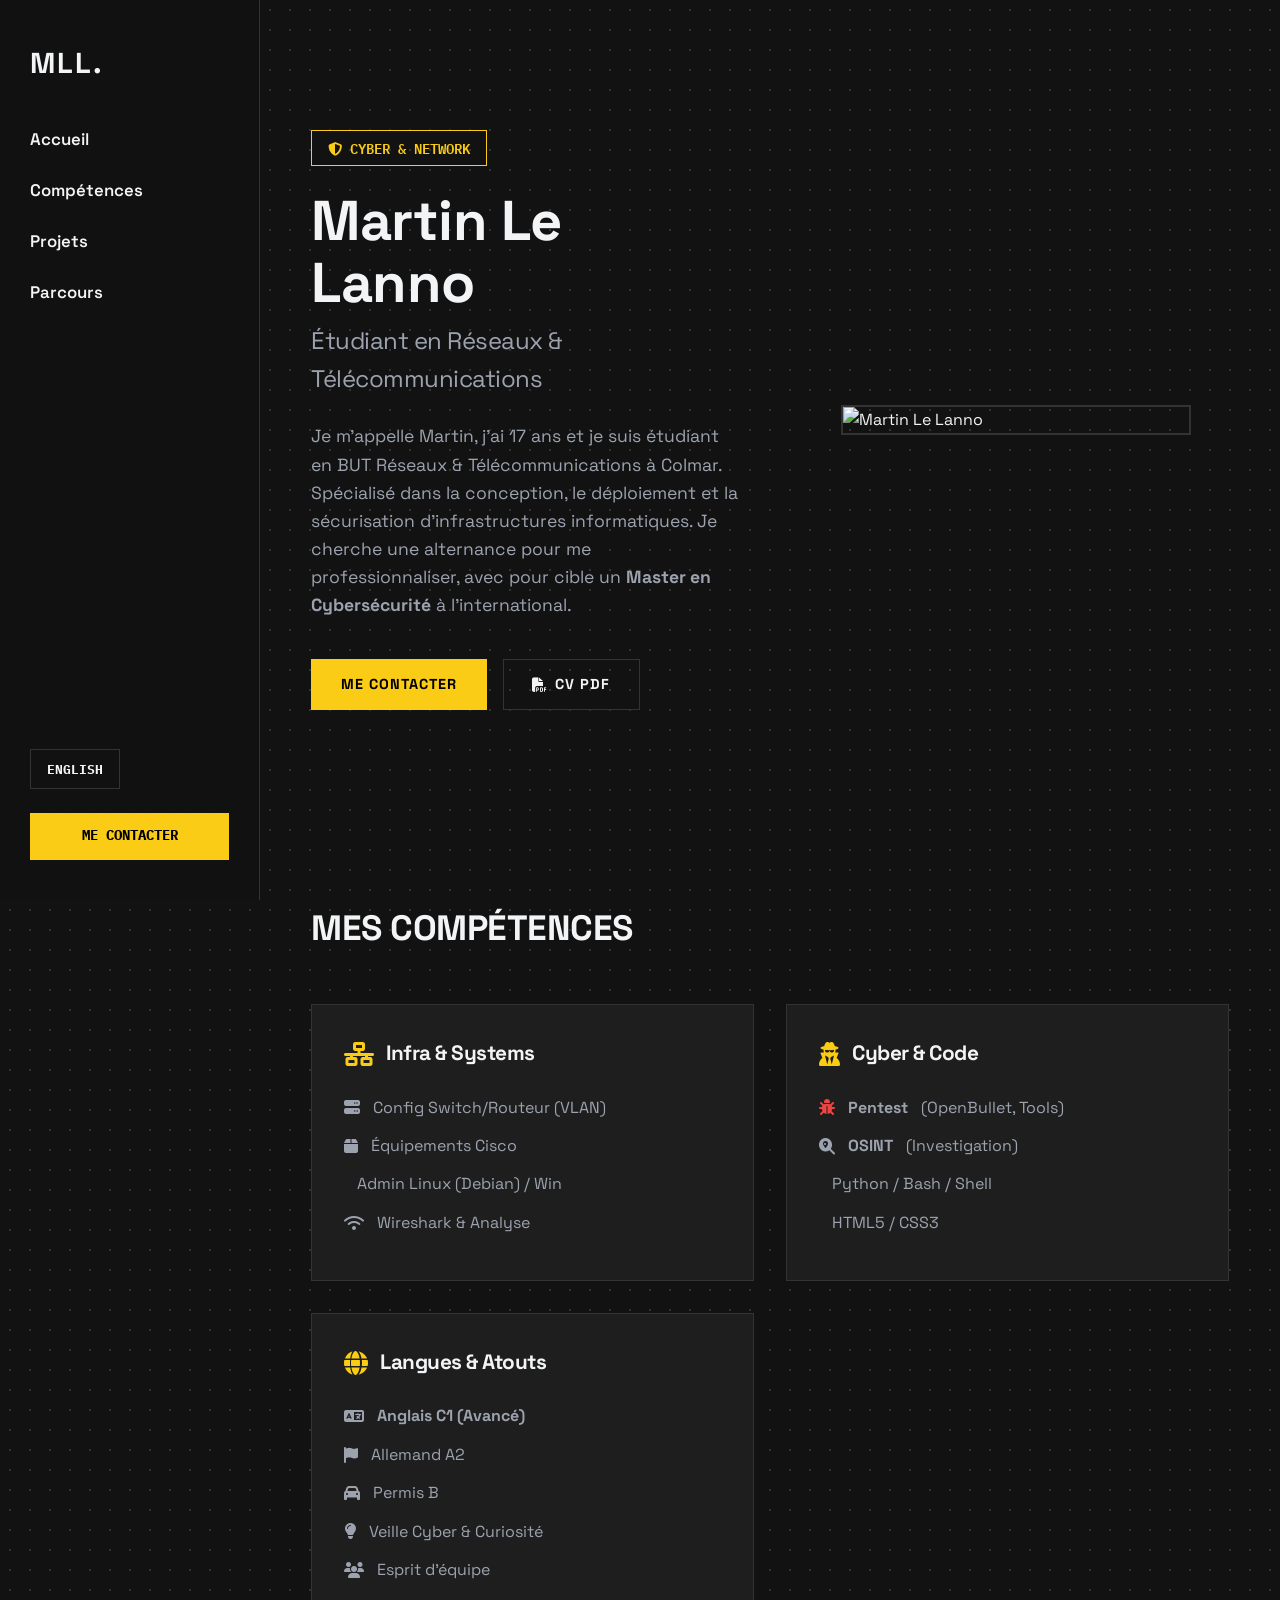
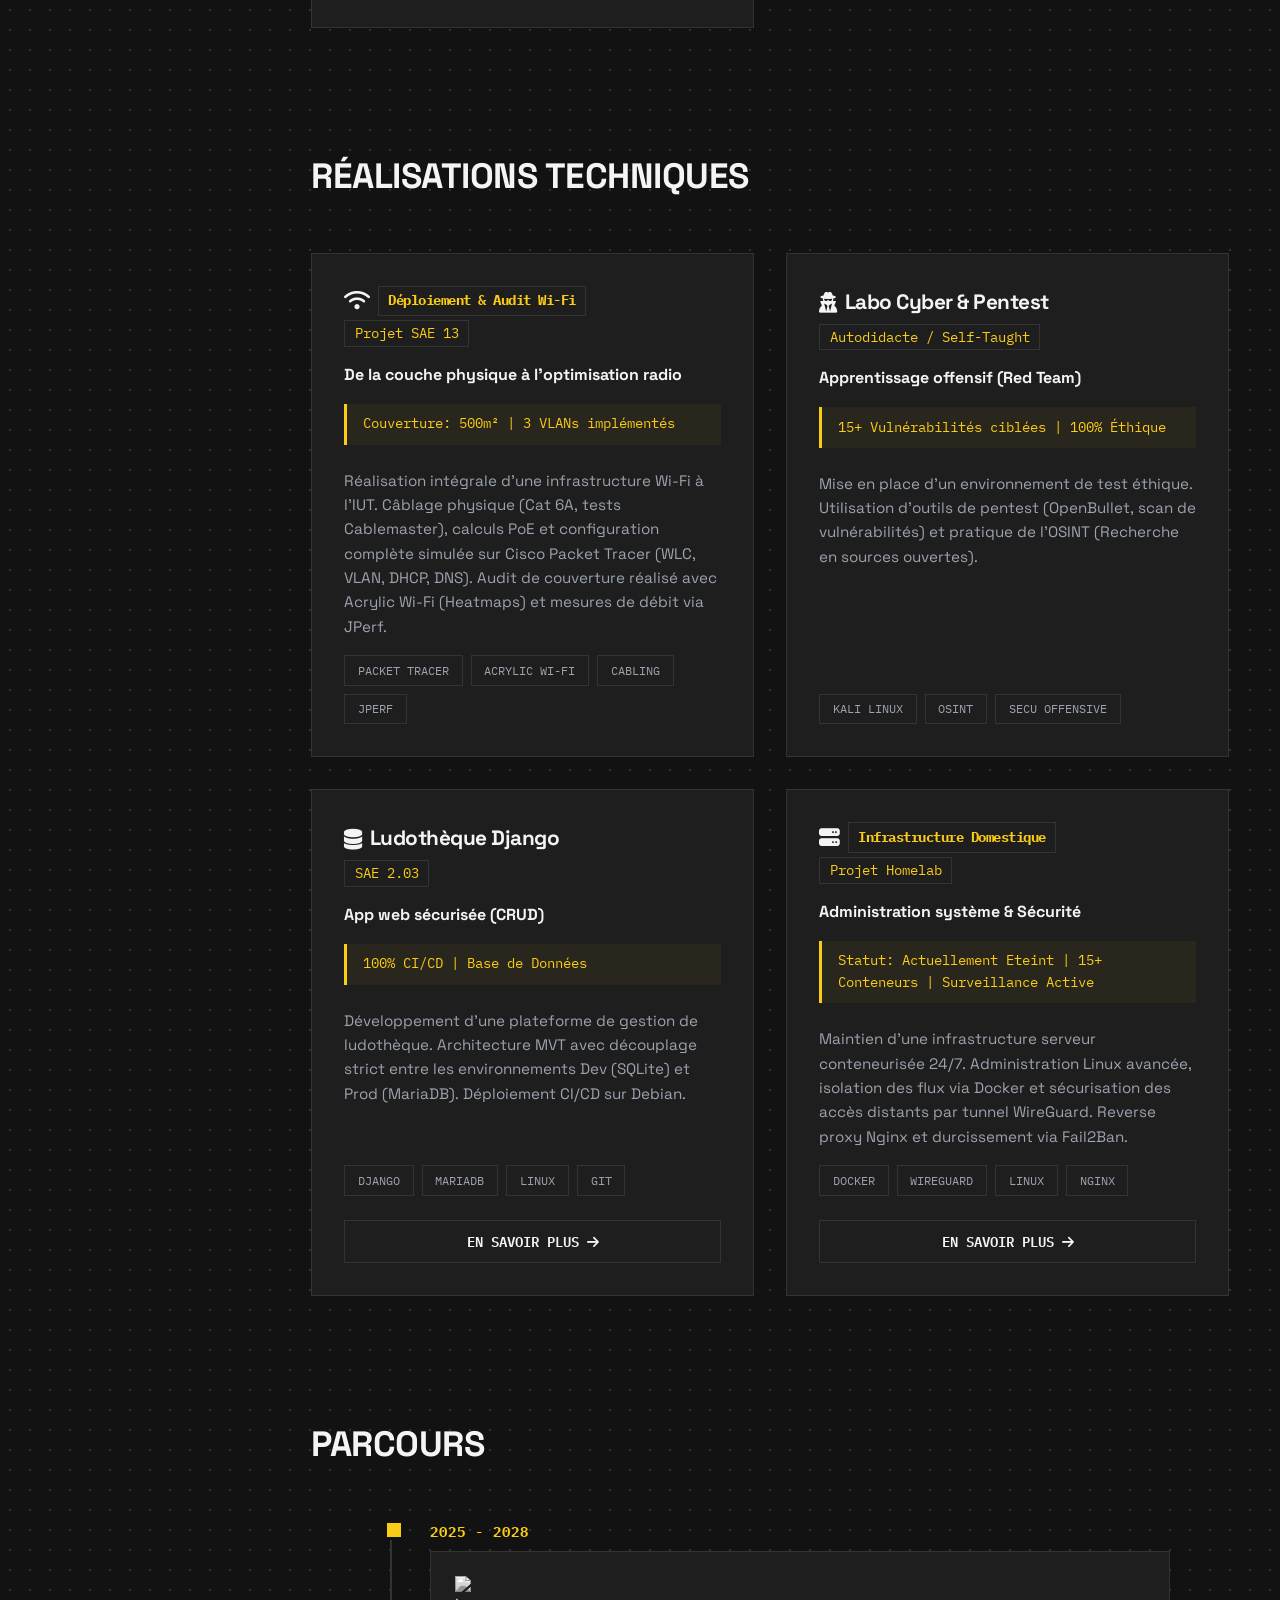
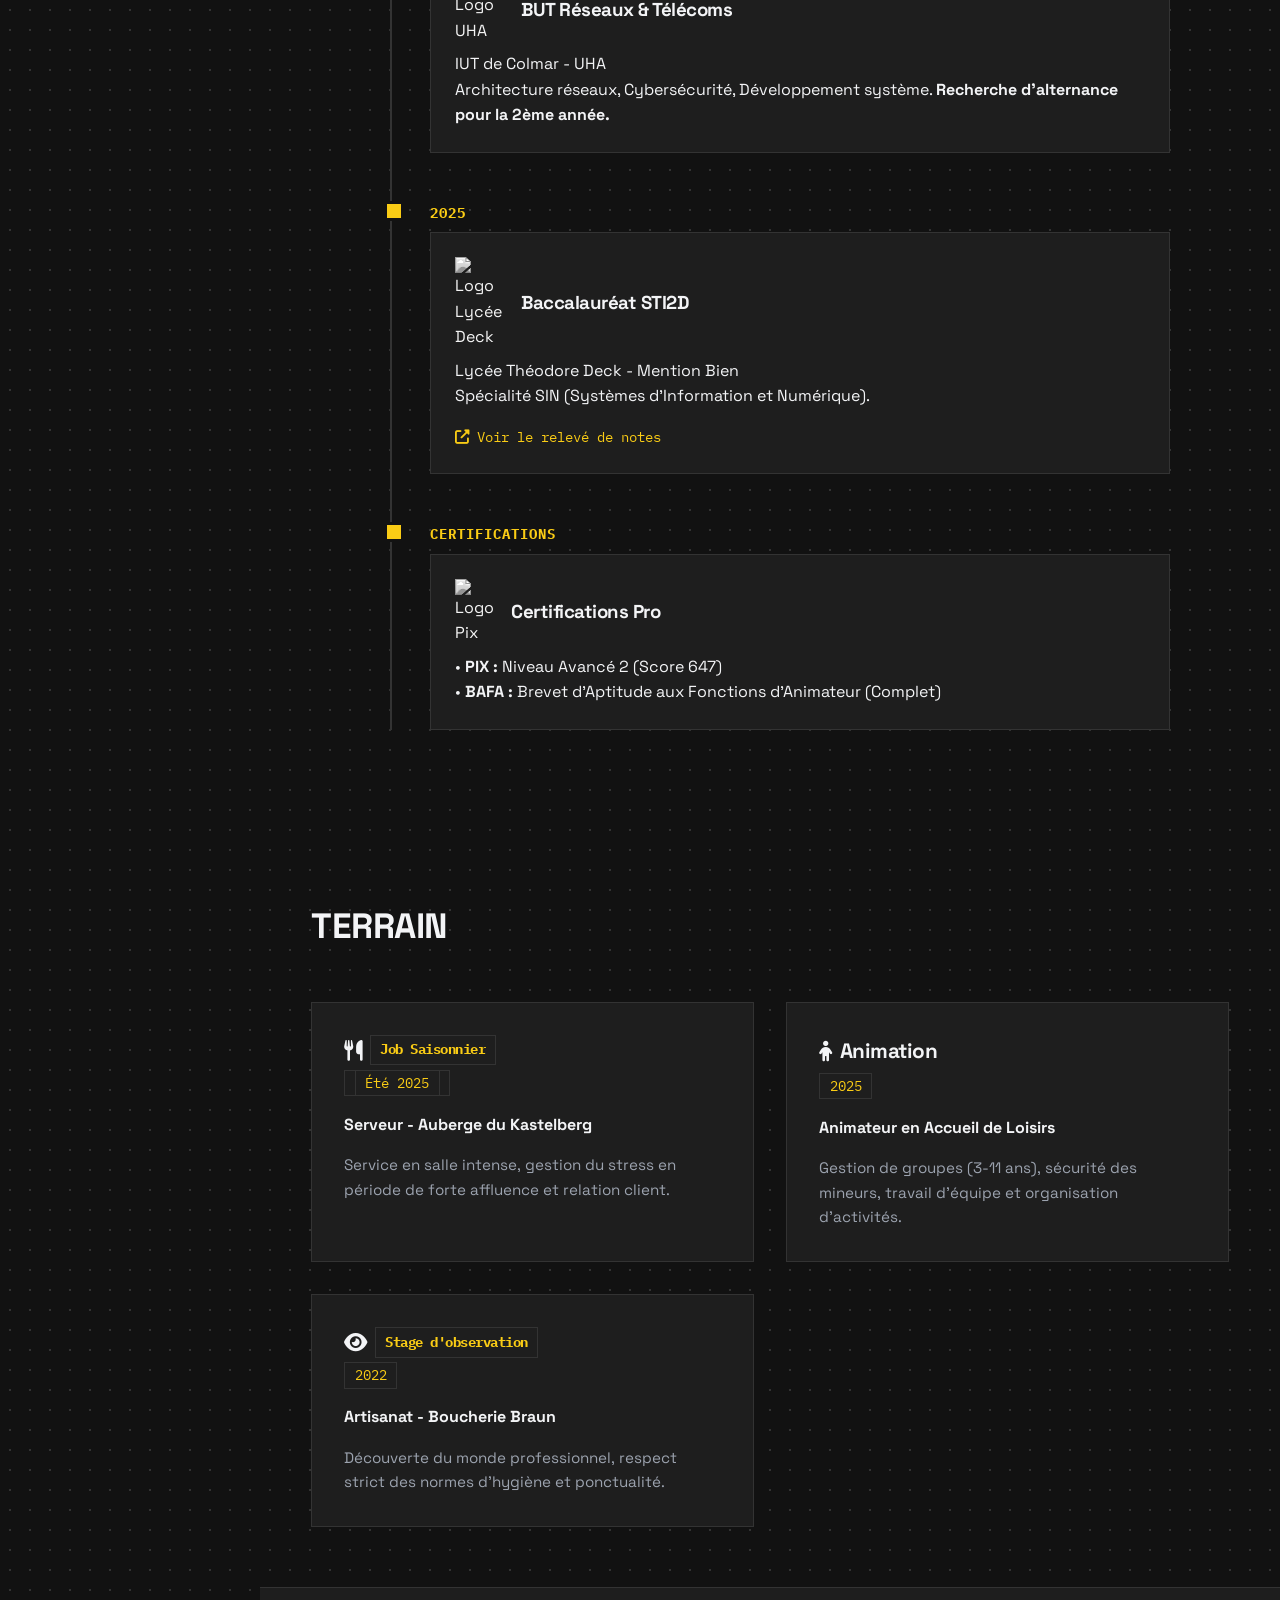
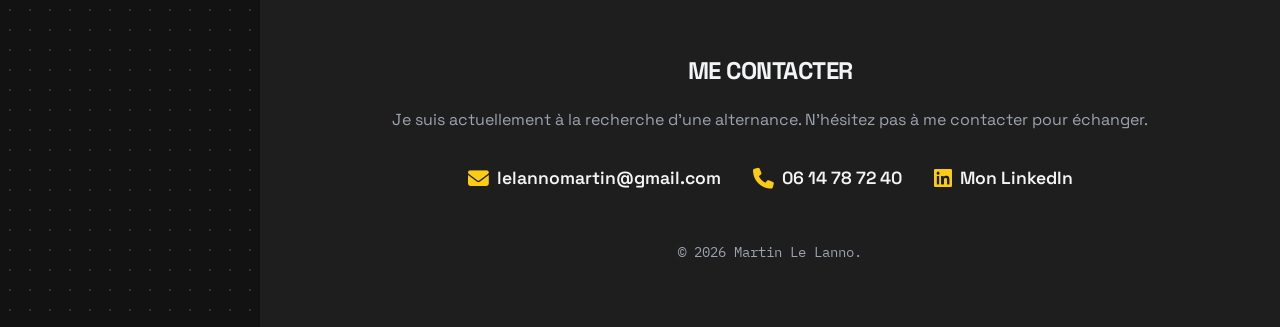
==== commit 360a2628: "Update index.html" ====
--- a/index.html
+++ b/index.html
@@ -160,7 +160,7 @@
                     <div class="tech-tags">
                         <span>Django</span> <span>MariaDB</span> <span>Linux</span> <span>Git</span>
                     </div>
-                    <a href="ludotheque.html" class="btn-project"><span class="fr">Lire l'étude de cas</span><span class="en">Read Case Study</span> <i class="fas fa-arrow-right"></i></a>
+                    <a href="ludotheque.html" class="btn-project"><span class="fr">En savoir plus</span><span class="en">Read Case Study</span> <i class="fas fa-arrow-right"></i></a>
                 </div>
             </div>
 
@@ -182,7 +182,7 @@
                     <div class="tech-tags">
                         <span>Docker</span> <span>WireGuard</span> <span>Linux</span> <span>Nginx</span>
                     </div>
-                    <a href="homelab.html" class="btn-project"><span class="fr">Lire l'étude de cas</span><span class="en">Read Case Study</span> <i class="fas fa-arrow-right"></i></a>
+                    <a href="homelab.html" class="btn-project"><span class="fr">En savoir plus</span><span class="en">Read Case Study</span> <i class="fas fa-arrow-right"></i></a>
                 </div>
             </div>
 
@@ -364,4 +364,4 @@
         });
     </script>
 </body>
-</html>+</html>
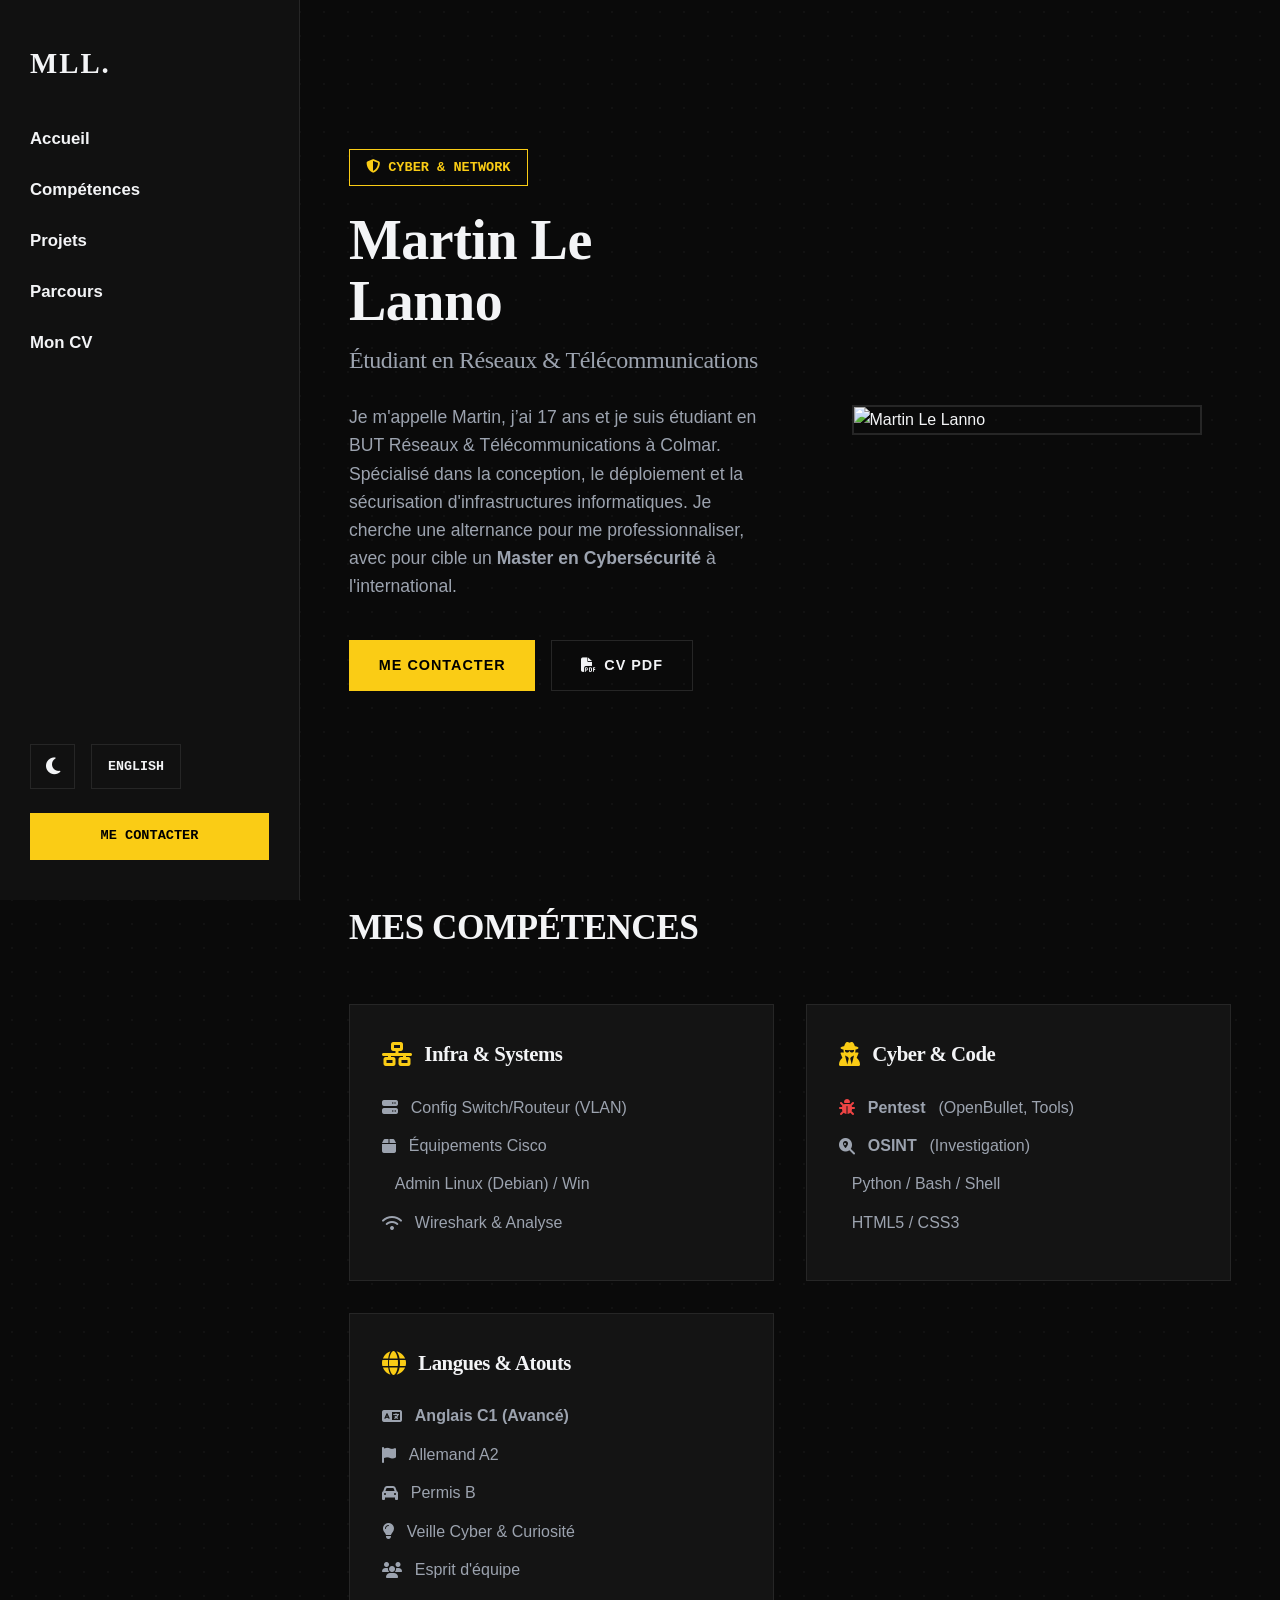
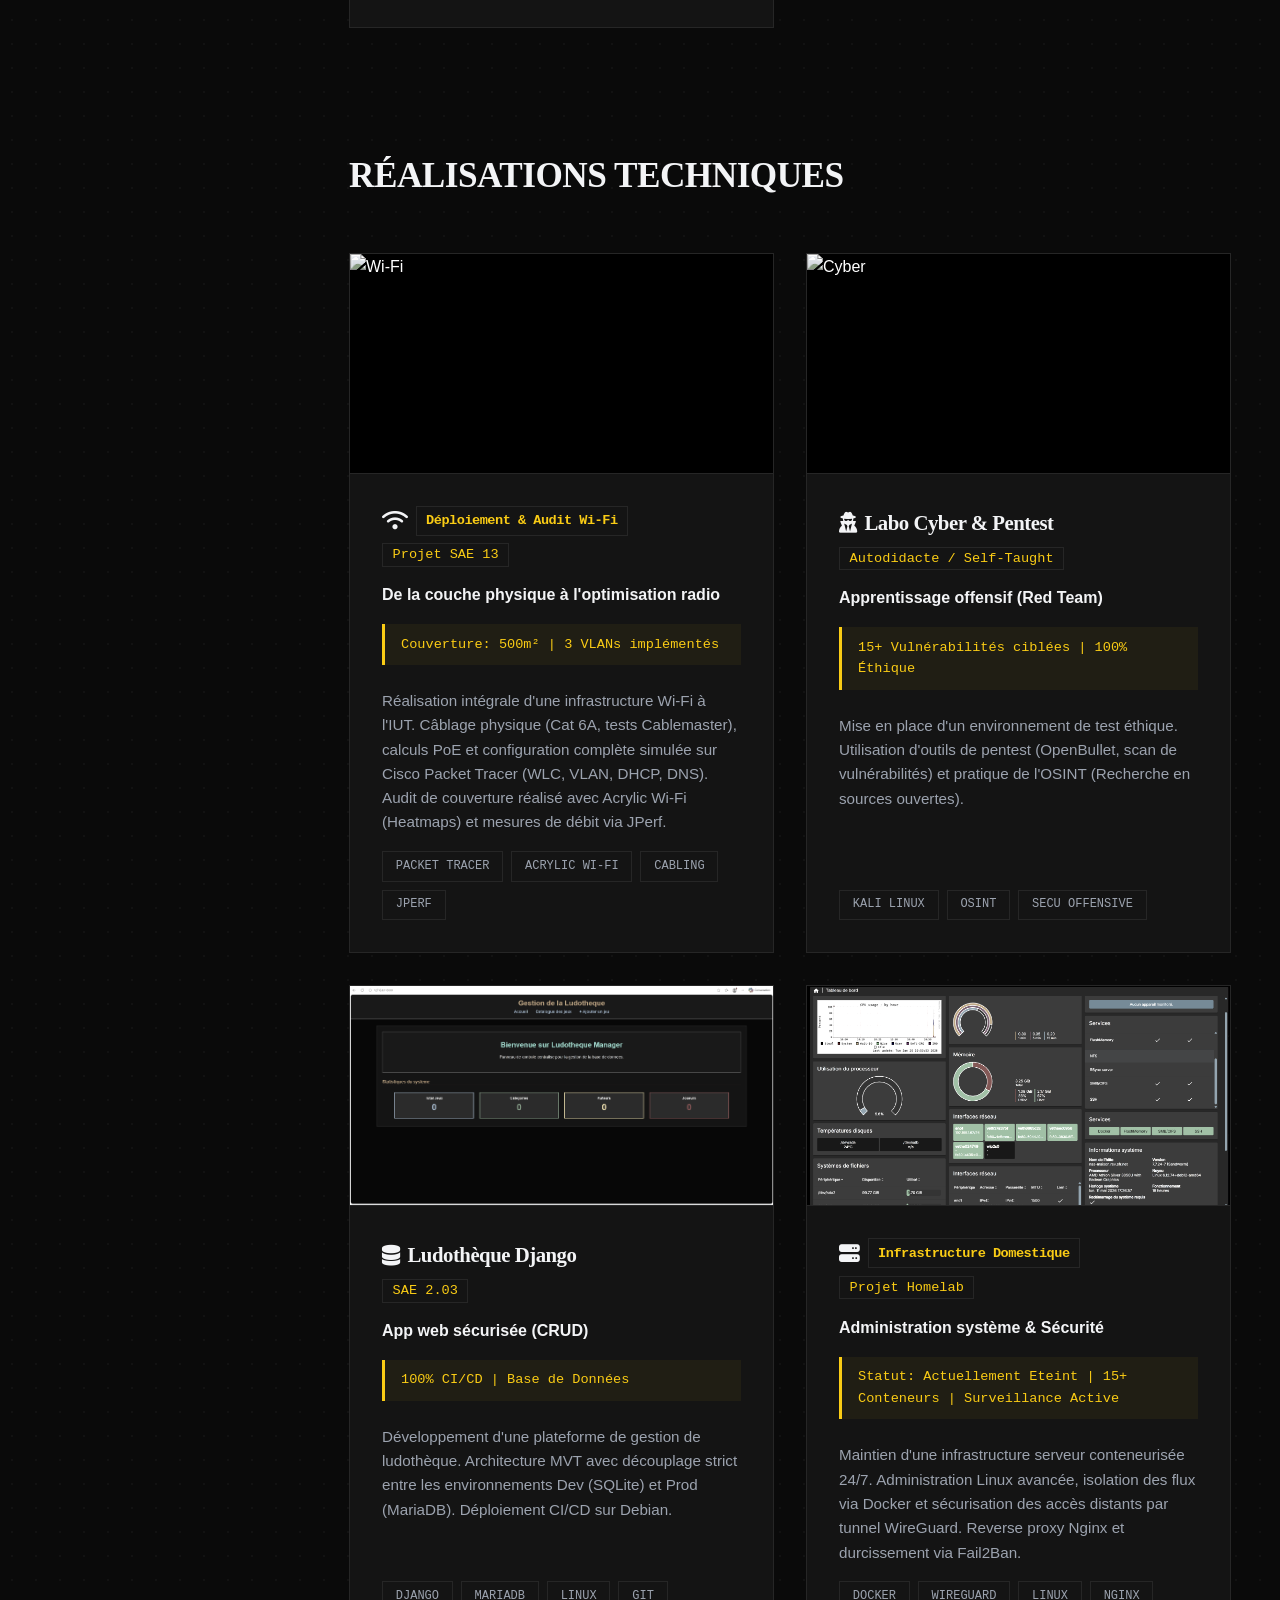
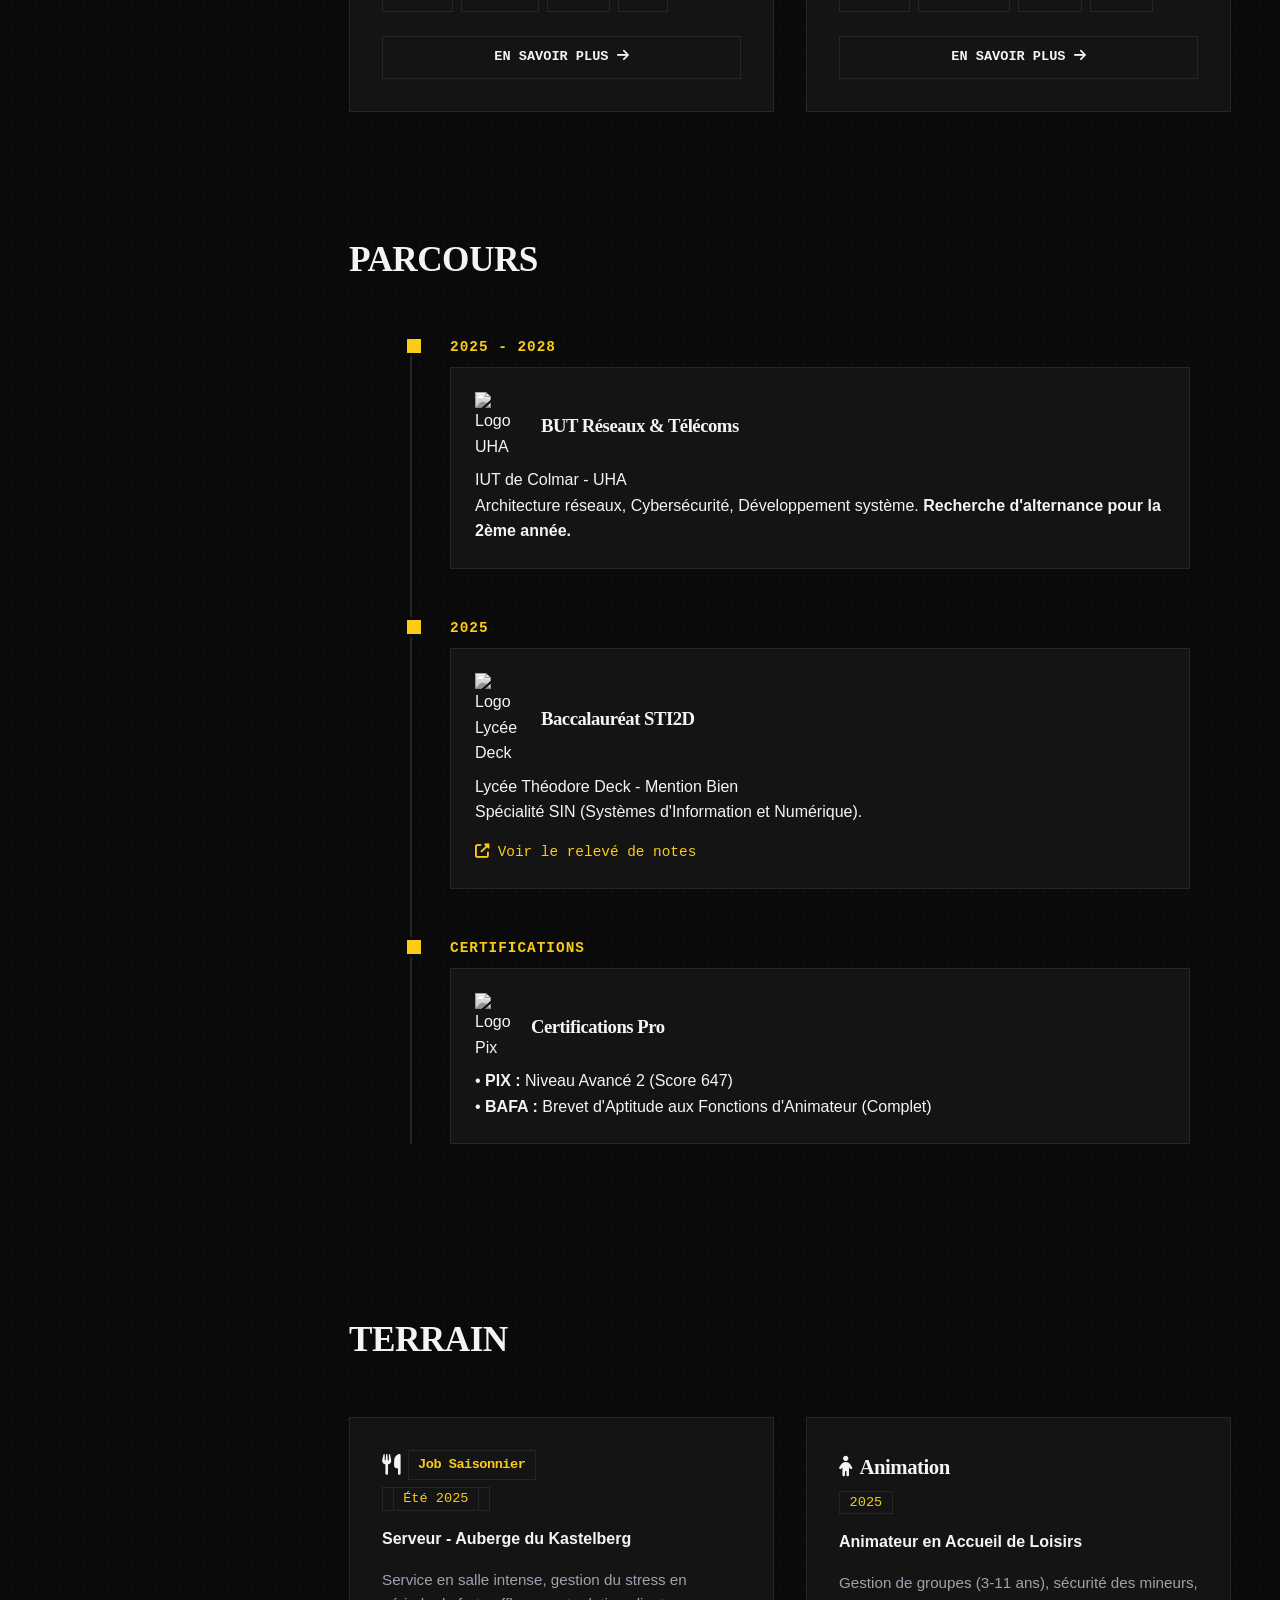
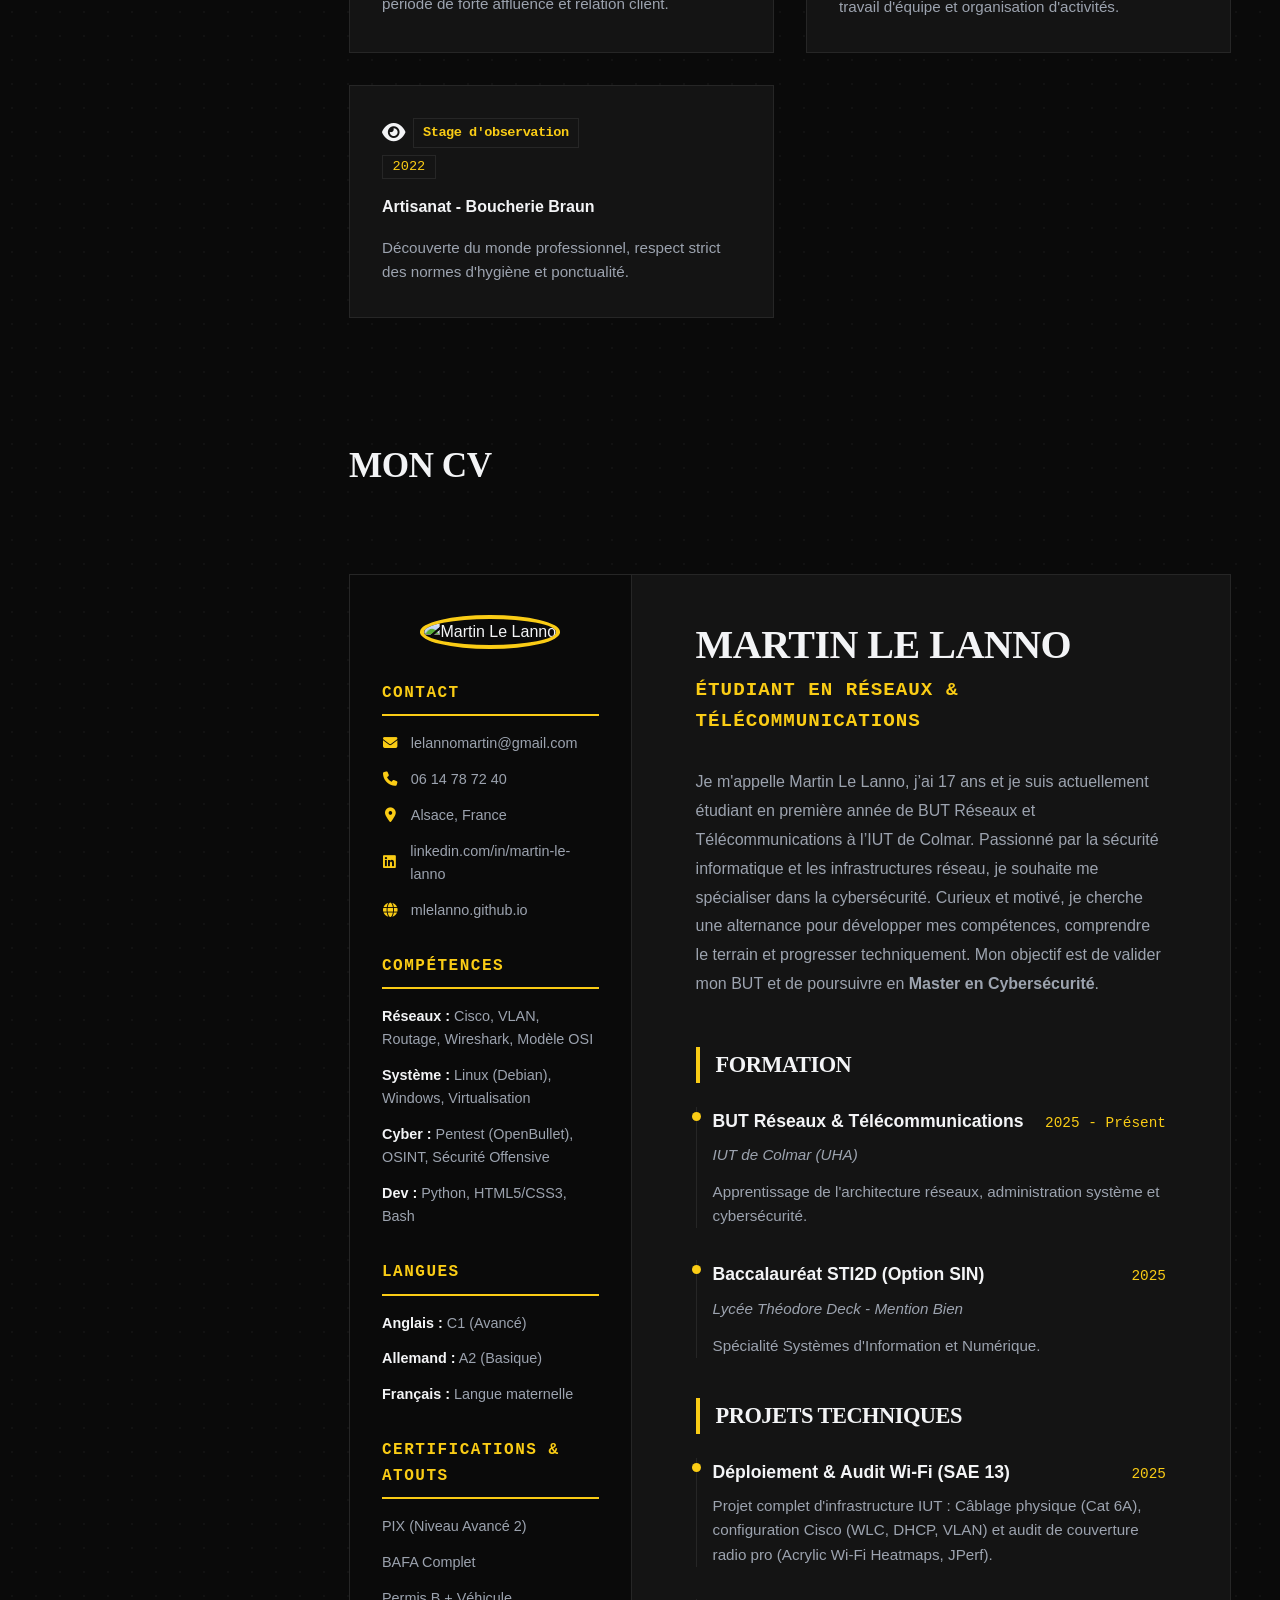
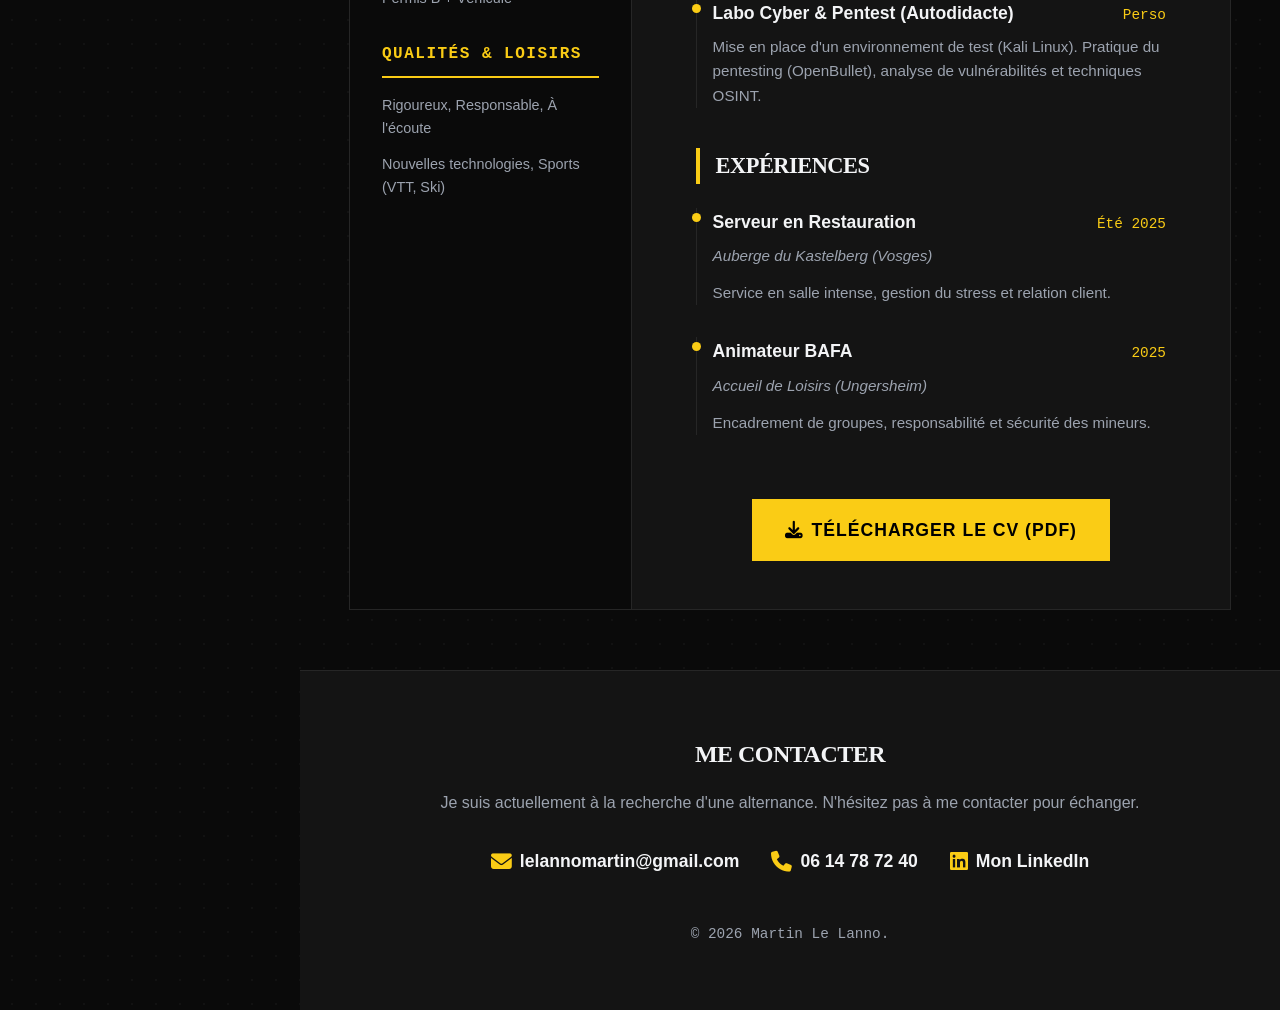
==== commit 57a63a0d: "Feat: visual & UX redesign of the portfolio - Added Dark/Light mode toggle functionality. - Upgraded" ====
--- a/index.html
+++ b/index.html
@@ -1,367 +1,580 @@
-<!DOCTYPE html>
-<html lang="fr">
-<head>
-    <meta charset="UTF-8">
-    <meta name="viewport" content="width=device-width, initial-scale=1.0">
-    <title>Martin Le Lanno | Portfolio R&T</title>
-    <link rel="stylesheet" href="style.css?v=12">
-    <link rel="preconnect" href="https://fonts.googleapis.com">
-    <link rel="preconnect" href="https://fonts.gstatic.com" crossorigin>
-    <link href="https://fonts.googleapis.com/css2?family=IBM+Plex+Mono:wght@400;600&family=Space+Grotesk:wght@400;600;700&display=swap" rel="stylesheet">
-    <link rel="stylesheet" type='text/css' href="https://cdn.jsdelivr.net/gh/devicons/devicon@latest/devicon.min.css" />
-    <script src="https://kit.fontawesome.com/a076d05399.js" crossorigin="anonymous"></script>
-    <link rel="stylesheet" href="https://cdnjs.cloudflare.com/ajax/libs/font-awesome/6.4.0/css/all.min.css">
-</head>
-<body>
-
-    <nav class="navbar">
-        <div class="nav-header">
-            <div class="logo">MLL.</div>
-            <div class="burger">
-                <div class="line1"></div>
-                <div class="line2"></div>
-                <div class="line3"></div>
-            </div>
-        </div>
-        <div class="nav-content">
-            <ul class="nav-links">
-                <li><a href="#home"><span class="fr">Accueil</span><span class="en">Home</span></a></li>
-                <li><a href="#skills"><span class="fr">Compétences</span><span class="en">Skills</span></a></li>
-                <li><a href="#projets"><span class="fr">Projets</span><span class="en">Projects</span></a></li>
-                <li><a href="#formation"><span class="fr">Parcours</span><span class="en">Background</span></a></li>
-            </ul>
-            <div class="nav-actions">
-                <button class="btn-lang" onclick="toggleLanguage()">
-                    <span class="fr">ENGLISH</span><span class="en">FRANCAIS</span>
-                </button>
-                <a href="#contact" class="btn-contact"><span class="fr">Me Contacter</span><span class="en">Contact Me</span></a>
-            </div>
-        </div>
-    </nav>
-
-    <header id="home">
-        <div class="hero-content">
-            <div class="text-container">
-                <span class="badge"><i class="fas fa-shield-alt"></i> Cyber & Network</span>
-                <h1>Martin Le Lanno</h1>
-                <h2><span class="fr">Étudiant en Réseaux & Télécommunications</span><span class="en">Networking & Telecommunications Student</span></h2>
-                <p>
-                    <span class="fr">Je m'appelle Martin, j’ai 17 ans et je suis étudiant en BUT Réseaux & Télécommunications à Colmar. Spécialisé dans la conception, le déploiement et la sécurisation d'infrastructures informatiques. Je cherche une alternance pour me professionnaliser, avec pour cible un <strong>Master en Cybersécurité</strong> à l'international.</span>
-                    <span class="en">My name is Martin, I am 17 and a Networking & Telecommunications student in Colmar. Specialized in designing, deploying, and securing IT infrastructures. I am looking for a work-study program to accelerate my skills, aiming for an international <strong>Master's in Cybersecurity</strong>.</span>
-                </p>
-                <div class="cta-group">
-                    <a href="#contact" class="btn-primary"><span class="fr">Me contacter</span><span class="en">Get in touch</span></a>
-                    <a href="CV_Martin_LE-LANNO_Alternance.pdf" download class="btn-secondary"><i class="fas fa-file-pdf"></i> <span class="fr">CV PDF</span><span class="en">Resume PDF</span></a>
-                </div>
-            </div>
-            <div class="image-container">
-                <img src="https://i.postimg.cc/5NNbKD0G/photo-cv.png" alt="Martin Le Lanno">
-            </div>
-        </div>
-    </header>
-
-    <section id="skills">
-        <h2 class="section-title"><span class="fr">Mes Compétences</span><span class="en">My Skills</span></h2>
-        <div class="skills-grid">
-            <div class="skill-card">
-                <h3><i class="fas fa-network-wired accent-icon"></i> Infra & Systems</h3>
-                <ul>
-                    <li><i class="fas fa-server"></i> <span class="fr">Config Switch/Routeur (VLAN)</span><span class="en">Switch/Router Config (VLAN)</span></li>
-                    <li><i class="fas fa-box"></i> <span class="fr">Équipements Cisco</span><span class="en">Cisco Equipment</span></li>
-                    <li><i class="devicon-linux-plain colored"></i> <span class="fr">Admin Linux (Debian) / Win</span><span class="en">Linux Admin (Debian) / Win</span></li>
-                    <li><i class="fas fa-wifi"></i> <span class="fr">Wireshark & Analyse</span><span class="en">Wireshark & Analysis</span></li>
-                </ul>
-            </div>
-            
-            <div class="skill-card">
-                <h3><i class="fas fa-user-secret accent-icon"></i> Cyber & Code</h3>
-                <ul>
-                    <li><i class="fas fa-bug" style="color: #ef4444;"></i> <strong>Pentest</strong> (OpenBullet, Tools)</li>
-                    <li><i class="fas fa-search-location"></i> <strong>OSINT</strong> <span class="fr">(Investigation)</span><span class="en">(Investigation)</span></li>
-                    <li><i class="devicon-python-plain colored"></i> Python / Bash / Shell</li>
-                    <li><i class="devicon-html5-plain-wordmark colored"></i> HTML5 / CSS3</li>
-                </ul>
-            </div>
-
-            <div class="skill-card">
-                <h3><i class="fas fa-globe accent-icon"></i> <span class="fr">Langues & Atouts</span><span class="en">Languages & Assets</span></h3>
-                <ul>
-                    <li><i class="fas fa-language"></i> <strong><span class="fr">Anglais C1 (Avancé)</span><span class="en">English C1 (Advanced)</span></strong></li>
-                    <li><i class="fas fa-flag"></i> <span class="fr">Allemand A2</span><span class="en">German A2</span></li>
-                    <li><i class="fas fa-car"></i> <span class="fr">Permis B</span><span class="en">Driver's License</span></li>
-                    <li><i class="fas fa-lightbulb"></i> <span class="fr">Veille Cyber & Curiosité</span><span class="en">Cyber Watch & Curiosity</span></li>
-                    <li><i class="fas fa-users"></i> <span class="fr">Esprit d'équipe</span><span class="en">Team Spirit</span></li>
-                </ul>
-            </div>
-        </div>
-    </section>
-
-    <section id="projets">
-        <h2 class="section-title"><span class="fr">Réalisations Techniques</span><span class="en">Technical Projects</span></h2>
-        <div class="projects-grid">
-            
-            <div class="project-card">
-                <div class="card-header">
-                    <h3><i class="fas fa-wifi"></i> <span class="fr">Déploiement & Audit Wi-Fi</span><span class="en">Wi-Fi Deployment & Audit</span></h3>
-                    <span>Projet SAE 13</span>
-                </div>
-                <p><strong><span class="fr">De la couche physique à l'optimisation radio</span><span class="en">From physical layer to radio optimization</span></strong></p>
-                <div class="details">
-                    <div class="metrics-row">
-                        <span class="fr">Couverture: 500m² | 3 VLANs implémentés</span>
-                        <span class="en">Coverage: 500m² | 3 VLANs Configured</span>
-                    </div>
-                    <p>
-                        <span class="fr">Réalisation intégrale d'une infrastructure Wi-Fi à l'IUT. Câblage physique (Cat 6A, tests Cablemaster), calculs PoE et configuration complète simulée sur Cisco Packet Tracer (WLC, VLAN, DHCP, DNS). Audit de couverture réalisé avec Acrylic Wi-Fi (Heatmaps) et mesures de débit via JPerf.</span>
-                        <span class="en">Full implementation of a Wi-Fi infrastructure at the university. Physical cabling (Cat 6A, Cablemaster tests), PoE calculations, and full configuration simulated on Cisco Packet Tracer (WLC, VLAN, DHCP, DNS). Coverage audit conducted with Acrylic Wi-Fi (Heatmaps) and throughput measurements via JPerf.</span>
-                    </p>
-                    <div class="tech-tags">
-                        <span>Packet Tracer</span> <span>Acrylic Wi-Fi</span> <span>Cabling</span> <span>JPerf</span>
-                    </div>
-                </div>
-            </div>
-
-            <div class="project-card">
-                <div class="card-header">
-                    <h3><i class="fas fa-user-secret"></i> Labo Cyber & Pentest</h3>
-                    <span>Autodidacte / Self-Taught</span>
-                </div>
-                <p><strong><span class="fr">Apprentissage offensif (Red Team)</span><span class="en">Offensive learning (Red Team)</span></strong></p>
-                <div class="details">
-                    <div class="metrics-row">
-                        <span class="fr">15+ Vulnérabilités ciblées | 100% Éthique</span>
-                        <span class="en">15+ Vulnerabilities targeted | 100% Ethical</span>
-                    </div>
-                    <p>
-                        <span class="fr">Mise en place d'un environnement de test éthique. Utilisation d'outils de pentest (OpenBullet, scan de vulnérabilités) et pratique de l'OSINT (Recherche en sources ouvertes).</span>
-                        <span class="en">Setup of an ethical testing environment. Use of pentesting tools (OpenBullet, vulnerability scanning) and OSINT practice (Open Source Intelligence).</span>
-                    </p>
-                    <div class="tech-tags">
-                        <span>Kali Linux</span> <span>OSINT</span> <span>Secu Offensive</span>
-                    </div>
-                </div>
-            </div>
-
-            <div class="project-card">
-                <div class="card-header">
-                    <h3><i class="fas fa-database"></i> Ludothèque Django</h3>
-                    <span>SAE 2.03</span>
-                </div>
-                <p><strong><span class="fr">App web sécurisée (CRUD)</span><span class="en">Secured Web App (CRUD)</span></strong></p>
-                <div class="details">
-                    <div class="metrics-row">
-                        <span class="fr">100% CI/CD | Base de Données</span>
-                        <span class="en">100% CI/CD | Database</span>
-                    </div>
-                    <p>
-                        <span class="fr">Développement d'une plateforme de gestion de ludothèque. Architecture MVT avec découplage strict entre les environnements Dev (SQLite) et Prod (MariaDB). Déploiement CI/CD sur Debian.</span>
-                        <span class="en">Development of a game inventory management platform. MVT architecture with strict decoupling between Dev (SQLite) and Prod (MariaDB) environments. CI/CD deployment on Debian.</span>
-                    </p>
-                    <div class="tech-tags">
-                        <span>Django</span> <span>MariaDB</span> <span>Linux</span> <span>Git</span>
-                    </div>
-                    <a href="ludotheque.html" class="btn-project"><span class="fr">En savoir plus</span><span class="en">Read Case Study</span> <i class="fas fa-arrow-right"></i></a>
-                </div>
-            </div>
-
-            <div class="project-card">
-                <div class="card-header">
-                    <h3><i class="fas fa-server"></i> <span class="fr">Infrastructure Domestique</span><span class="en">Homelab Infrastructure</span></h3>
-                    <span>Projet Homelab</span>
-                </div>
-                <p><strong><span class="fr">Administration système & Sécurité</span><span class="en">Sysadmin & Security</span></strong></p>
-                <div class="details">
-                    <div class="metrics-row">
-                        <span class="fr">Statut: Actuellement Eteint | 15+ Conteneurs | Surveillance Active</span>
-                        <span class="en">Status: Currently Off | 15+ Containers | 24/7 Monitoring</span>
-                    </div>
-                    <p>
-                        <span class="fr">Maintien d'une infrastructure serveur conteneurisée 24/7. Administration Linux avancée, isolation des flux via Docker et sécurisation des accès distants par tunnel WireGuard. Reverse proxy Nginx et durcissement via Fail2Ban.</span>
-                        <span class="en">Maintenance of a 24/7 containerized server infrastructure. Advanced Linux administration, traffic isolation via Docker, and secured remote access via WireGuard tunnel. Nginx reverse proxy and hardening with Fail2Ban.</span>
-                    </p>
-                    <div class="tech-tags">
-                        <span>Docker</span> <span>WireGuard</span> <span>Linux</span> <span>Nginx</span>
-                    </div>
-                    <a href="homelab.html" class="btn-project"><span class="fr">En savoir plus</span><span class="en">Read Case Study</span> <i class="fas fa-arrow-right"></i></a>
-                </div>
-            </div>
-
-        </div>
-    </section>
-
-    <section id="formation">
-        <h2 class="section-title"><span class="fr">Parcours</span><span class="en">Background</span></h2>
-        <div class="timeline">
-            
-            <div class="timeline-item">
-                <div class="date">2025 - 2028</div>
-                <div class="content">
-                    <div class="school-header">
-                        <img src="https://i.postimg.cc/pTfJtJbr/UHA.png" alt="Logo UHA" class="school-logo">
-                        <h3><span class="fr">BUT Réseaux & Télécoms</span><span class="en">Bachelor in Networks & Telecoms</span></h3>
-                    </div>
-                    <p>IUT de Colmar - UHA</p>
-                    <p class="description"><span class="fr">Architecture réseaux, Cybersécurité, Développement système. <strong>Recherche d'alternance pour la 2ème année.</strong></span><span class="en">Network architecture, Cybersecurity, System development. <strong>Seeking a work-study contract for my 2nd year.</strong></span></p>
-                </div>
-            </div>
-
-            <div class="timeline-item">
-                <div class="date">2025</div>
-                <div class="content">
-                    <div class="school-header">
-                        <img src="https://i.postimg.cc/kgGstS8T/deck.png" alt="Logo Lycée Deck" class="school-logo">
-                        <h3><span class="fr">Baccalauréat STI2D</span><span class="en">STI2D High School Diploma</span></h3>
-                    </div>
-                    <p>Lycée Théodore Deck - <span class="fr">Mention Bien</span><span class="en">With Honors</span></p>
-                    <p class="description"><span class="fr">Spécialité SIN (Systèmes d'Information et Numérique).</span><span class="en">Specialty in Information Systems and Digital Technology.</span></p>
-                    <a href="https://i.postimg.cc/Y0jKP9ZW/resultats_bac.png" class="link-doc"><i class="fas fa-external-link-alt"></i> <span class="fr">Voir le relevé de notes</span><span class="en">View transcript</span></a>
-                </div>
-            </div>
-
-            <div class="timeline-item">
-                <div class="date">Certifications</div>
-                <div class="content">
-                    <div class="school-header">
-                        <img src="https://i.postimg.cc/8zQqSDY1/pix.png" alt="Logo Pix" class="school-logo" style="width: 40px;">
-                        <h3>Certifications Pro</h3>
-                    </div>
-                    <p class="description">
-                        • <strong>PIX :</strong> <span class="fr">Niveau Avancé 2</span><span class="en">Advanced Level 2</span> (Score 647)<br>
-                        • <strong>BAFA :</strong> <span class="fr">Brevet d'Aptitude aux Fonctions d'Animateur (Complet)</span><span class="en">Certified Youth Leader (Completed)</span>
-                    </p>
-                </div>
-            </div>
-        </div>
-    </section>
-
-    <section id="experience">
-        <h2 class="section-title"><span class="fr">Terrain</span><span class="en">Field Experience</span></h2>
-        <div class="projects-grid">
-            <div class="project-card">
-                <div class="card-header">
-                    <h3><i class="fas fa-utensils"></i> <span class="fr">Job Saisonnier</span><span class="en">Summer Job</span></h3>
-                    <span><span class="fr">Été 2025</span><span class="en">Summer 2025</span></span>
-                </div>
-                <p><strong><span class="fr">Serveur</span><span class="en">Waiter</span> - Auberge du Kastelberg</strong></p>
-                <div class="details">
-                    <span class="fr">Service en salle intense, gestion du stress en période de forte affluence et relation client.</span>
-                    <span class="en">Intense dining service, stress management during peak hours, and customer relations.</span>
-                </div>
-            </div>
-
-            <div class="project-card">
-                <div class="card-header">
-                    <h3><i class="fas fa-child"></i> Animation</h3>
-                    <span>2025</span>
-                </div>
-                <p><strong><span class="fr">Animateur en Accueil de Loisirs</span><span class="en">Youth Leader</span></strong></p>
-                <div class="details">
-                    <span class="fr">Gestion de groupes (3-11 ans), sécurité des mineurs, travail d'équipe et organisation d'activités.</span>
-                    <span class="en">Group management (ages 3-11), child safety, teamwork, and activity planning.</span>
-                </div>
-            </div>
-            
-            <div class="project-card">
-                <div class="card-header">
-                    <h3><i class="fas fa-eye"></i> <span class="fr">Stage d'observation</span><span class="en">Observation Internship</span></h3>
-                    <span>2022</span>
-                </div>
-                <p><strong>Artisanat - Boucherie Braun</strong></p>
-                <div class="details">
-                    <span class="fr">Découverte du monde professionnel, respect strict des normes d'hygiène et ponctualité.</span>
-                    <span class="en">Discovery of the professional world, strict adherence to hygiene standards, and punctuality.</span>
-                </div>
-            </div>
-        </div>
-    </section>
-
-    <footer id="contact">
-        <div class="footer-content">
-            <h2><span class="fr">Me Contacter</span><span class="en">Contact Me</span></h2>
-            <p><span class="fr">Je suis actuellement à la recherche d'une alternance. N'hésitez pas à me contacter pour échanger.</span><span class="en">I am currently looking for a work-study program. Feel free to reach out.</span></p>
-            
-            <div class="contact-info-block">
-                <div class="contact-item">
-                    <i class="fas fa-envelope"></i>
-                    <a href="mailto:lelannomartin@gmail.com">lelannomartin@gmail.com</a>
-                </div>
-                <div class="contact-item">
-                    <i class="fas fa-phone"></i>
-                    <a href="tel:+33614787240">06 14 78 72 40</a>
-                </div>
-                <div class="contact-item">
-                    <i class="fab fa-linkedin"></i>
-                    <a href="https://www.linkedin.com/in/martin-le-lanno-03b069386/" target="_blank"><span class="fr">Mon LinkedIn</span><span class="en">My LinkedIn</span></a>
-                </div>
-            </div>
-
-            <p class="copyright">© 2026 Martin Le Lanno.</p>
-        </div>
-    </footer>
-
-    <div id="modal-notes" class="modal">
-        <span class="close">&times;</span>
-        <img class="modal-content" id="img-notes" alt="Relevé de notes">
-    </div>
-
-    <script>
-        function toggleLanguage() {
-            const html = document.documentElement;
-            const currentLang = html.getAttribute('lang') || 'fr';
-            const newLang = currentLang === 'fr' ? 'en' : 'fr';
-            html.setAttribute('lang', newLang);
-            localStorage.setItem('portfolioLang', newLang);
-        }
-
-        document.addEventListener('DOMContentLoaded', () => {
-            const savedLang = localStorage.getItem('portfolioLang') || 'fr';
-            document.documentElement.setAttribute('lang', savedLang);
-
-            const burger = document.querySelector('.burger');
-            const nav = document.querySelector('.nav-content');
-            const navLinks = document.querySelectorAll('.nav-links li');
-            
-            if(burger && nav) {
-                burger.addEventListener('click', () => {
-                    nav.classList.toggle('nav-active');
-                    burger.classList.toggle('toggle');
-                });
-                
-                navLinks.forEach(link => {
-                    link.addEventListener('click', () => {
-                        nav.classList.remove('nav-active');
-                        burger.classList.remove('toggle');
-                    });
-                });
-            }
-
-            const modal = document.getElementById("modal-notes");
-            const modalImg = document.getElementById("img-notes");
-            const linkDocs = document.querySelectorAll('.link-doc');
-            const span = document.getElementsByClassName("close")[0];
-
-            if(modal && modalImg) {
-                linkDocs.forEach(link => {
-                    link.addEventListener('click', function(e) {
-                        e.preventDefault();
-                        modal.style.display = "block";
-                        modalImg.src = this.href;
-                    });
-                });
-
-                if(span) {
-                    span.onclick = function() { 
-                        modal.style.display = "none";
-                    }
-                }
-
-                window.onclick = function(event) {
-                    if (event.target == modal) {
-                        modal.style.display = "none";
-                    }
-                }
-            }
-        });
-    </script>
-</body>
-</html>
+<!DOCTYPE html>
+<html lang="fr">
+<head>
+    <meta charset="UTF-8">
+    <meta name="viewport" content="width=device-width, initial-scale=1.0">
+    <title>Martin Le Lanno | Portfolio R&T</title>
+    <link rel="stylesheet" href="style.css?v=12">
+    <link rel="preconnect" href="https://fonts.googleapis.com">
+    <link rel="preconnect" href="https://fonts.gstatic.com" crossorigin>
+    <link href="https://fonts.googleapis.com/css2?family=IBM+Plex+Mono:wght@400;600&family=Space+Grotesk:wght@400;600;700&display=swap" rel="stylesheet">
+    <link rel="stylesheet" type='text/css' href="https://cdn.jsdelivr.net/gh/devicons/devicon@latest/devicon.min.css" />
+    <script src="https://kit.fontawesome.com/a076d05399.js" crossorigin="anonymous"></script>
+    <link rel="stylesheet" href="https://cdnjs.cloudflare.com/ajax/libs/font-awesome/6.4.0/css/all.min.css">
+</head>
+<body>
+
+    <nav class="navbar">
+        <div class="nav-header">
+            <div class="logo">MLL.</div>
+            <div class="burger">
+                <div class="line1"></div>
+                <div class="line2"></div>
+                <div class="line3"></div>
+            </div>
+        </div>
+        <div class="nav-content">
+            <ul class="nav-links">
+                <li><a href="#home"><span class="fr">Accueil</span><span class="en">Home</span></a></li>
+                <li><a href="#skills"><span class="fr">Compétences</span><span class="en">Skills</span></a></li>
+                <li><a href="#projets"><span class="fr">Projets</span><span class="en">Projects</span></a></li>
+                <li><a href="#formation"><span class="fr">Parcours</span><span class="en">Background</span></a></li>
+                <li><a href="#cv"><span class="fr">Mon CV</span><span class="en">My Resume</span></a></li>
+            </ul>
+            <div class="nav-actions">
+                <div class="nav-actions-top">
+                    <button class="btn-icon" onclick="toggleTheme()" aria-label="Toggle Dark/Light Mode" id="theme-toggle">
+                        <i class="fas fa-moon"></i>
+                    </button>
+                    <button class="btn-lang" onclick="toggleLanguage()">
+                        <span class="fr">ENGLISH</span><span class="en">FRANCAIS</span>
+                    </button>
+                </div>
+                <a href="#contact" class="btn-contact"><span class="fr">Me Contacter</span><span class="en">Contact Me</span></a>
+            </div>
+        </div>
+    </nav>
+
+    <header id="home">
+        <div class="hero-content">
+            <div class="text-container">
+                <span class="badge"><i class="fas fa-shield-alt"></i> Cyber & Network</span>
+                <h1>Martin Le Lanno</h1>
+                <h2><span class="fr">Étudiant en Réseaux & Télécommunications</span><span class="en">Networking & Telecommunications Student</span></h2>
+                <p>
+                    <span class="fr">Je m'appelle Martin, j’ai 17 ans et je suis étudiant en BUT Réseaux & Télécommunications à Colmar. Spécialisé dans la conception, le déploiement et la sécurisation d'infrastructures informatiques. Je cherche une alternance pour me professionnaliser, avec pour cible un <strong>Master en Cybersécurité</strong> à l'international.</span>
+                    <span class="en">My name is Martin, I am 17 and a Networking & Telecommunications student in Colmar. Specialized in designing, deploying, and securing IT infrastructures. I am looking for a work-study program to accelerate my skills, aiming for an international <strong>Master's in Cybersecurity</strong>.</span>
+                </p>
+                <div class="cta-group">
+                    <a href="#contact" class="btn-primary"><span class="fr">Me contacter</span><span class="en">Get in touch</span></a>
+                    <a href="CV_Martin_LE-LANNO_Alternance.pdf" download class="btn-secondary"><i class="fas fa-file-pdf"></i> <span class="fr">CV PDF</span><span class="en">Resume PDF</span></a>
+                </div>
+            </div>
+            <div class="image-container">
+                <img src="https://i.postimg.cc/5NNbKD0G/photo-cv.png" alt="Martin Le Lanno" loading="lazy">
+            </div>
+        </div>
+    </header>
+
+    <section id="skills">
+        <h2 class="section-title"><span class="fr">Mes Compétences</span><span class="en">My Skills</span></h2>
+        <div class="skills-grid">
+            <div class="skill-card">
+                <h3><i class="fas fa-network-wired accent-icon"></i> Infra & Systems</h3>
+                <ul>
+                    <li><i class="fas fa-server"></i> <span class="fr">Config Switch/Routeur (VLAN)</span><span class="en">Switch/Router Config (VLAN)</span></li>
+                    <li><i class="fas fa-box"></i> <span class="fr">Équipements Cisco</span><span class="en">Cisco Equipment</span></li>
+                    <li><i class="devicon-linux-plain colored"></i> <span class="fr">Admin Linux (Debian) / Win</span><span class="en">Linux Admin (Debian) / Win</span></li>
+                    <li><i class="fas fa-wifi"></i> <span class="fr">Wireshark & Analyse</span><span class="en">Wireshark & Analysis</span></li>
+                </ul>
+            </div>
+
+            <div class="skill-card">
+                <h3><i class="fas fa-user-secret accent-icon"></i> Cyber & Code</h3>
+                <ul>
+                    <li><i class="fas fa-bug" style="color: #ef4444;"></i> <strong>Pentest</strong> (OpenBullet, Tools)</li>
+                    <li><i class="fas fa-search-location"></i> <strong>OSINT</strong> <span class="fr">(Investigation)</span><span class="en">(Investigation)</span></li>
+                    <li><i class="devicon-python-plain colored"></i> Python / Bash / Shell</li>
+                    <li><i class="devicon-html5-plain-wordmark colored"></i> HTML5 / CSS3</li>
+                </ul>
+            </div>
+
+            <div class="skill-card">
+                <h3><i class="fas fa-globe accent-icon"></i> <span class="fr">Langues & Atouts</span><span class="en">Languages & Assets</span></h3>
+                <ul>
+                    <li><i class="fas fa-language"></i> <strong><span class="fr">Anglais C1 (Avancé)</span><span class="en">English C1 (Advanced)</span></strong></li>
+                    <li><i class="fas fa-flag"></i> <span class="fr">Allemand A2</span><span class="en">German A2</span></li>
+                    <li><i class="fas fa-car"></i> <span class="fr">Permis B</span><span class="en">Driver's License</span></li>
+                    <li><i class="fas fa-lightbulb"></i> <span class="fr">Veille Cyber & Curiosité</span><span class="en">Cyber Watch & Curiosity</span></li>
+                    <li><i class="fas fa-users"></i> <span class="fr">Esprit d'équipe</span><span class="en">Team Spirit</span></li>
+                </ul>
+            </div>
+        </div>
+    </section>
+
+    <section id="projets">
+        <h2 class="section-title"><span class="fr">Réalisations Techniques</span><span class="en">Technical Projects</span></h2>
+        <div class="projects-grid">
+
+            <div class="project-card has-image">
+                <div class="project-image-wrapper">
+                    <img src="https://images.unsplash.com/photo-1544197150-b99a580bb7a8?auto=format&fit=crop&q=80&w=800" alt="Wi-Fi" class="project-image" loading="lazy">
+                </div>
+                <div class="project-content">
+                    <div class="card-header">
+                        <h3><i class="fas fa-wifi"></i> <span class="fr">Déploiement & Audit Wi-Fi</span><span class="en">Wi-Fi Deployment & Audit</span></h3>
+                        <span>Projet SAE 13</span>
+                    </div>
+                    <p><strong><span class="fr">De la couche physique à l'optimisation radio</span><span class="en">From physical layer to radio optimization</span></strong></p>
+                    <div class="details">
+                        <div class="metrics-row">
+                            <span class="fr">Couverture: 500m² | 3 VLANs implémentés</span>
+                            <span class="en">Coverage: 500m² | 3 VLANs Configured</span>
+                        </div>
+                        <p>
+                            <span class="fr">Réalisation intégrale d'une infrastructure Wi-Fi à l'IUT. Câblage physique (Cat 6A, tests Cablemaster), calculs PoE et configuration complète simulée sur Cisco Packet Tracer (WLC, VLAN, DHCP, DNS). Audit de couverture réalisé avec Acrylic Wi-Fi (Heatmaps) et mesures de débit via JPerf.</span>
+                            <span class="en">Full implementation of a Wi-Fi infrastructure at the university. Physical cabling (Cat 6A, Cablemaster tests), PoE calculations, and full configuration simulated on Cisco Packet Tracer (WLC, VLAN, DHCP, DNS). Coverage audit conducted with Acrylic Wi-Fi (Heatmaps) and throughput measurements via JPerf.</span>
+                        </p>
+                        <div class="tech-tags">
+                            <span>Packet Tracer</span> <span>Acrylic Wi-Fi</span> <span>Cabling</span> <span>JPerf</span>
+                        </div>
+                    </div>
+                </div>
+            </div>
+
+            <div class="project-card has-image">
+                <div class="project-image-wrapper">
+                    <img src="https://images.unsplash.com/photo-1526374965328-7f61d4dc18c5?auto=format&fit=crop&q=80&w=800" alt="Cyber" class="project-image" loading="lazy">
+                </div>
+                <div class="project-content">
+                    <div class="card-header">
+                        <h3><i class="fas fa-user-secret"></i> Labo Cyber & Pentest</h3>
+                        <span>Autodidacte / Self-Taught</span>
+                    </div>
+                    <p><strong><span class="fr">Apprentissage offensif (Red Team)</span><span class="en">Offensive learning (Red Team)</span></strong></p>
+                    <div class="details">
+                        <div class="metrics-row">
+                            <span class="fr">15+ Vulnérabilités ciblées | 100% Éthique</span>
+                            <span class="en">15+ Vulnerabilities targeted | 100% Ethical</span>
+                        </div>
+                        <p>
+                            <span class="fr">Mise en place d'un environnement de test éthique. Utilisation d'outils de pentest (OpenBullet, scan de vulnérabilités) et pratique de l'OSINT (Recherche en sources ouvertes).</span>
+                            <span class="en">Setup of an ethical testing environment. Use of pentesting tools (OpenBullet, vulnerability scanning) and OSINT practice (Open Source Intelligence).</span>
+                        </p>
+                        <div class="tech-tags">
+                            <span>Kali Linux</span> <span>OSINT</span> <span>Secu Offensive</span>
+                        </div>
+                    </div>
+                </div>
+            </div>
+
+            <div class="project-card has-image">
+                <div class="project-image-wrapper">
+                    <img src="jeux.png" alt="Ludothèque Django" class="project-image" loading="lazy">
+                </div>
+                <div class="project-content">
+                    <div class="card-header">
+                        <h3><i class="fas fa-database"></i> Ludothèque Django</h3>
+                        <span>SAE 2.03</span>
+                    </div>
+                    <p><strong><span class="fr">App web sécurisée (CRUD)</span><span class="en">Secured Web App (CRUD)</span></strong></p>
+                    <div class="details">
+                        <div class="metrics-row">
+                            <span class="fr">100% CI/CD | Base de Données</span>
+                            <span class="en">100% CI/CD | Database</span>
+                        </div>
+                        <p>
+                            <span class="fr">Développement d'une plateforme de gestion de ludothèque. Architecture MVT avec découplage strict entre les environnements Dev (SQLite) et Prod (MariaDB). Déploiement CI/CD sur Debian.</span>
+                            <span class="en">Development of a game inventory management platform. MVT architecture with strict decoupling between Dev (SQLite) and Prod (MariaDB) environments. CI/CD deployment on Debian.</span>
+                        </p>
+                        <div class="tech-tags">
+                            <span>Django</span> <span>MariaDB</span> <span>Linux</span> <span>Git</span>
+                        </div>
+                        <a href="ludotheque.html" class="btn-project"><span class="fr">En savoir plus</span><span class="en">Read Case Study</span> <i class="fas fa-arrow-right"></i></a>
+                    </div>
+                </div>
+            </div>
+
+            <div class="project-card has-image">
+                <div class="project-image-wrapper">
+                    <img src="dashboard.png" alt="Infrastructure Domestique" class="project-image" loading="lazy">
+                </div>
+                <div class="project-content">
+                    <div class="card-header">
+                        <h3><i class="fas fa-server"></i> <span class="fr">Infrastructure Domestique</span><span class="en">Homelab Infrastructure</span></h3>
+                        <span>Projet Homelab</span>
+                    </div>
+                    <p><strong><span class="fr">Administration système & Sécurité</span><span class="en">Sysadmin & Security</span></strong></p>
+                    <div class="details">
+                        <div class="metrics-row">
+                            <span class="fr">Statut: Actuellement Eteint | 15+ Conteneurs | Surveillance Active</span>
+                            <span class="en">Status: Currently Off | 15+ Containers | 24/7 Monitoring</span>
+                        </div>
+                        <p>
+                            <span class="fr">Maintien d'une infrastructure serveur conteneurisée 24/7. Administration Linux avancée, isolation des flux via Docker et sécurisation des accès distants par tunnel WireGuard. Reverse proxy Nginx et durcissement via Fail2Ban.</span>
+                            <span class="en">Maintenance of a 24/7 containerized server infrastructure. Advanced Linux administration, traffic isolation via Docker, and secured remote access via WireGuard tunnel. Nginx reverse proxy and hardening with Fail2Ban.</span>
+                        </p>
+                        <div class="tech-tags">
+                            <span>Docker</span> <span>WireGuard</span> <span>Linux</span> <span>Nginx</span>
+                        </div>
+                        <a href="homelab.html" class="btn-project"><span class="fr">En savoir plus</span><span class="en">Read Case Study</span> <i class="fas fa-arrow-right"></i></a>
+                    </div>
+                </div>
+            </div>
+
+        </div>
+    </section>
+
+    <section id="formation">
+        <h2 class="section-title"><span class="fr">Parcours</span><span class="en">Background</span></h2>
+        <div class="timeline">
+
+            <div class="timeline-item">
+                <div class="date">2025 - 2028</div>
+                <div class="content">
+                    <div class="school-header">
+                        <img src="https://i.postimg.cc/pTfJtJbr/UHA.png" alt="Logo UHA" class="school-logo" loading="lazy">
+                        <h3><span class="fr">BUT Réseaux & Télécoms</span><span class="en">Bachelor in Networks & Telecoms</span></h3>
+                    </div>
+                    <p>IUT de Colmar - UHA</p>
+                    <p class="description"><span class="fr">Architecture réseaux, Cybersécurité, Développement système. <strong>Recherche d'alternance pour la 2ème année.</strong></span><span class="en">Network architecture, Cybersecurity, System development. <strong>Seeking a work-study contract for my 2nd year.</strong></span></p>
+                </div>
+            </div>
+
+            <div class="timeline-item">
+                <div class="date">2025</div>
+                <div class="content">
+                    <div class="school-header">
+                        <img src="https://i.postimg.cc/kgGstS8T/deck.png" alt="Logo Lycée Deck" class="school-logo" loading="lazy">
+                        <h3><span class="fr">Baccalauréat STI2D</span><span class="en">STI2D High School Diploma</span></h3>
+                    </div>
+                    <p>Lycée Théodore Deck - <span class="fr">Mention Bien</span><span class="en">With Honors</span></p>
+                    <p class="description"><span class="fr">Spécialité SIN (Systèmes d'Information et Numérique).</span><span class="en">Specialty in Information Systems and Digital Technology.</span></p>
+                    <a href="https://i.postimg.cc/Y0jKP9ZW/resultats_bac.png" class="link-doc"><i class="fas fa-external-link-alt"></i> <span class="fr">Voir le relevé de notes</span><span class="en">View transcript</span></a>
+                </div>
+            </div>
+
+            <div class="timeline-item">
+                <div class="date">Certifications</div>
+                <div class="content">
+                    <div class="school-header">
+                        <img src="https://i.postimg.cc/8zQqSDY1/pix.png" alt="Logo Pix" class="school-logo" style="width: 40px;" loading="lazy">
+                        <h3>Certifications Pro</h3>
+                    </div>
+                    <p class="description">
+                        • <strong>PIX :</strong> <span class="fr">Niveau Avancé 2</span><span class="en">Advanced Level 2</span> (Score 647)<br>
+                        • <strong>BAFA :</strong> <span class="fr">Brevet d'Aptitude aux Fonctions d'Animateur (Complet)</span><span class="en">Certified Youth Leader (Completed)</span>
+                    </p>
+                </div>
+            </div>
+        </div>
+    </section>
+
+    <section id="experience">
+        <h2 class="section-title"><span class="fr">Terrain</span><span class="en">Field Experience</span></h2>
+        <div class="projects-grid">
+            <div class="project-card">
+                <div class="card-header">
+                    <h3><i class="fas fa-utensils"></i> <span class="fr">Job Saisonnier</span><span class="en">Summer Job</span></h3>
+                    <span><span class="fr">Été 2025</span><span class="en">Summer 2025</span></span>
+                </div>
+                <p><strong><span class="fr">Serveur</span><span class="en">Waiter</span> - Auberge du Kastelberg</strong></p>
+                <div class="details">
+                    <span class="fr">Service en salle intense, gestion du stress en période de forte affluence et relation client.</span>
+                    <span class="en">Intense dining service, stress management during peak hours, and customer relations.</span>
+                </div>
+            </div>
+
+            <div class="project-card">
+                <div class="card-header">
+                    <h3><i class="fas fa-child"></i> Animation</h3>
+                    <span>2025</span>
+                </div>
+                <p><strong><span class="fr">Animateur en Accueil de Loisirs</span><span class="en">Youth Leader</span></strong></p>
+                <div class="details">
+                    <span class="fr">Gestion de groupes (3-11 ans), sécurité des mineurs, travail d'équipe et organisation d'activités.</span>
+                    <span class="en">Group management (ages 3-11), child safety, teamwork, and activity planning.</span>
+                </div>
+            </div>
+
+            <div class="project-card">
+                <div class="card-header">
+                    <h3><i class="fas fa-eye"></i> <span class="fr">Stage d'observation</span><span class="en">Observation Internship</span></h3>
+                    <span>2022</span>
+                </div>
+                <p><strong>Artisanat - Boucherie Braun</strong></p>
+                <div class="details">
+                    <span class="fr">Découverte du monde professionnel, respect strict des normes d'hygiène et ponctualité.</span>
+                    <span class="en">Discovery of the professional world, strict adherence to hygiene standards, and punctuality.</span>
+                </div>
+            </div>
+        </div>
+    </section>
+
+
+    <section id="cv" class="cv-section">
+        <h2 class="section-title"><span class="fr">Mon CV</span><span class="en">My Resume</span></h2>
+
+        <div class="cv-container">
+            <div class="cv-sidebar">
+                <div class="photo-container">
+                    <img src="https://i.postimg.cc/5NNbKD0G/photo-cv.png" alt="Martin Le Lanno" loading="lazy">
+                </div>
+
+                <div class="cv-block">
+                    <h3>Contact</h3>
+                    <div class="contact-info-cv">
+                        <div><i class="fas fa-envelope"></i> lelannomartin@gmail.com</div>
+                        <div><i class="fas fa-phone"></i> 06 14 78 72 40</div>
+                        <div><i class="fas fa-map-marker-alt"></i> Alsace, France</div>
+                        <div><i class="fab fa-linkedin"></i> <a href="https://linkedin.com/in/martin-le-lanno" target="_blank">linkedin.com/in/martin-le-lanno</a></div>
+                        <div><i class="fas fa-globe"></i> <a href="https://mlelanno.github.io" target="_blank">mlelanno.github.io</a></div>
+                    </div>
+                </div>
+
+                <div class="cv-block">
+                    <h3>Compétences</h3>
+                    <ul class="skill-list-cv">
+                        <li><strong>Réseaux :</strong> Cisco, VLAN, Routage, Wireshark, Modèle OSI</li>
+                        <li><strong>Système :</strong> Linux (Debian), Windows, Virtualisation</li>
+                        <li><strong>Cyber :</strong> Pentest (OpenBullet), OSINT, Sécurité Offensive</li>
+                        <li><strong>Dev :</strong> Python, HTML5/CSS3, Bash</li>
+                    </ul>
+                </div>
+
+                <div class="cv-block">
+                    <h3>Langues</h3>
+                    <ul class="skill-list-cv">
+                        <li><strong>Anglais :</strong> C1 (Avancé)</li>
+                        <li><strong>Allemand :</strong> A2 (Basique)</li>
+                        <li><strong>Français :</strong> Langue maternelle</li>
+                    </ul>
+                </div>
+
+                <div class="cv-block">
+                    <h3>Certifications & Atouts</h3>
+                    <ul class="skill-list-cv">
+                        <li>PIX (Niveau Avancé 2)</li>
+                        <li>BAFA Complet</li>
+                        <li>Permis B + Véhicule</li>
+                    </ul>
+                </div>
+
+                <div class="cv-block">
+                    <h3>Qualités & Loisirs</h3>
+                    <ul class="skill-list-cv">
+                        <li>Rigoureux, Responsable, À l'écoute</li>
+                        <li>Nouvelles technologies, Sports (VTT, Ski)</li>
+                    </ul>
+                </div>
+            </div>
+
+            <div class="cv-main">
+                <div class="cv-header">
+                    <h1>Martin LE LANNO</h1>
+                    <h2>Étudiant en Réseaux & Télécommunications</h2>
+                </div>
+
+                <p class="cv-intro">
+                    Je m'appelle Martin Le Lanno, j’ai 17 ans et je suis actuellement étudiant en première année de BUT Réseaux et Télécommunications à l’IUT de Colmar. Passionné par la sécurité informatique et les infrastructures réseau, je souhaite me spécialiser dans la cybersécurité.
+                    Curieux et motivé, je cherche une alternance pour développer mes compétences, comprendre le terrain et progresser techniquement. Mon objectif est de valider mon BUT et de poursuivre en <strong>Master en Cybersécurité</strong>.
+                </p>
+
+                <h3 class="cv-section-title">Formation</h3>
+
+                <div class="cv-item">
+                    <div class="cv-item-header">
+                        <span class="cv-item-title">BUT Réseaux & Télécommunications</span>
+                        <span class="cv-item-date">2025 - Présent</span>
+                    </div>
+                    <div class="cv-item-subtitle">IUT de Colmar (UHA)</div>
+                    <div class="cv-item-desc">
+                        Apprentissage de l'architecture réseaux, administration système et cybersécurité.
+                    </div>
+                </div>
+
+                <div class="cv-item">
+                    <div class="cv-item-header">
+                        <span class="cv-item-title">Baccalauréat STI2D (Option SIN)</span>
+                        <span class="cv-item-date">2025</span>
+                    </div>
+                    <div class="cv-item-subtitle">Lycée Théodore Deck - Mention Bien</div>
+                    <div class="cv-item-desc">Spécialité Systèmes d'Information et Numérique.</div>
+                </div>
+
+                <h3 class="cv-section-title">Projets Techniques</h3>
+
+                <div class="cv-item">
+                    <div class="cv-item-header">
+                        <span class="cv-item-title">Déploiement & Audit Wi-Fi (SAE 13)</span>
+                        <span class="cv-item-date">2025</span>
+                    </div>
+                    <div class="cv-item-desc">
+                        Projet complet d'infrastructure IUT : Câblage physique (Cat 6A), configuration Cisco (WLC, DHCP, VLAN) et audit de couverture radio pro (Acrylic Wi-Fi Heatmaps, JPerf).
+                    </div>
+                </div>
+
+                <div class="cv-item">
+                    <div class="cv-item-header">
+                        <span class="cv-item-title">Labo Cyber & Pentest (Autodidacte)</span>
+                        <span class="cv-item-date">Perso</span>
+                    </div>
+                    <div class="cv-item-desc">
+                        Mise en place d'un environnement de test (Kali Linux). Pratique du pentesting (OpenBullet), analyse de vulnérabilités et techniques OSINT.
+                    </div>
+                </div>
+
+                <h3 class="cv-section-title">Expériences</h3>
+
+                <div class="cv-item">
+                    <div class="cv-item-header">
+                        <span class="cv-item-title">Serveur en Restauration</span>
+                        <span class="cv-item-date">Été 2025</span>
+                    </div>
+                    <div class="cv-item-subtitle">Auberge du Kastelberg (Vosges)</div>
+                    <div class="cv-item-desc">Service en salle intense, gestion du stress et relation client.</div>
+                </div>
+
+                <div class="cv-item">
+                    <div class="cv-item-header">
+                        <span class="cv-item-title">Animateur BAFA</span>
+                        <span class="cv-item-date">2025</span>
+                    </div>
+                    <div class="cv-item-subtitle">Accueil de Loisirs (Ungersheim)</div>
+                    <div class="cv-item-desc">Encadrement de groupes, responsabilité et sécurité des mineurs.</div>
+                </div>
+
+                <div class="cv-download-wrapper">
+                    <a href="CV_Martin_LE-LANNO_Alternance.pdf" download class="btn-primary cv-download-btn"><i class="fas fa-download"></i> Télécharger le CV (PDF)</a>
+                </div>
+            </div>
+        </div>
+    </section>
+
+    <footer id="contact">
+        <div class="footer-content">
+            <h2><span class="fr">Me Contacter</span><span class="en">Contact Me</span></h2>
+            <p><span class="fr">Je suis actuellement à la recherche d'une alternance. N'hésitez pas à me contacter pour échanger.</span><span class="en">I am currently looking for a work-study program. Feel free to reach out.</span></p>
+
+            <div class="contact-info-block">
+                <div class="contact-item">
+                    <i class="fas fa-envelope"></i>
+                    <a href="mailto:lelannomartin@gmail.com">lelannomartin@gmail.com</a>
+                </div>
+                <div class="contact-item">
+                    <i class="fas fa-phone"></i>
+                    <a href="tel:+33614787240">06 14 78 72 40</a>
+                </div>
+                <div class="contact-item">
+                    <i class="fab fa-linkedin"></i>
+                    <a href="https://www.linkedin.com/in/martin-le-lanno-03b069386/" target="_blank"><span class="fr">Mon LinkedIn</span><span class="en">My LinkedIn</span></a>
+                </div>
+            </div>
+
+            <p class="copyright">© 2026 Martin Le Lanno.</p>
+        </div>
+    </footer>
+
+    <div id="modal-notes" class="modal">
+        <span class="close">&times;</span>
+        <img class="modal-content" id="img-notes" alt="Relevé de notes">
+    </div>
+
+    <script>
+        document.addEventListener("DOMContentLoaded", function() {
+            const observerOptions = {
+                root: null,
+                rootMargin: '0px',
+                threshold: 0.1
+            };
+
+            const observer = new IntersectionObserver((entries, observer) => {
+                entries.forEach(entry => {
+                    if (entry.isIntersecting) {
+                        entry.target.classList.add('is-visible');
+                        observer.unobserve(entry.target);
+                    }
+                });
+            }, observerOptions);
+
+            const sections = document.querySelectorAll('section, header[id="home"]');
+            sections.forEach(section => {
+                section.classList.add('fade-in-section');
+                observer.observe(section);
+            });
+        });
+
+        function toggleTheme() {
+            const html = document.documentElement;
+            const currentTheme = html.getAttribute('data-theme');
+            const newTheme = currentTheme === 'light' ? 'dark' : 'light';
+            html.setAttribute('data-theme', newTheme);
+            localStorage.setItem('portfolioTheme', newTheme);
+
+            const icon = document.querySelector('#theme-toggle i');
+            if(icon) {
+                if(newTheme === 'light') {
+                    icon.className = 'fas fa-sun';
+                } else {
+                    icon.className = 'fas fa-moon';
+                }
+            }
+        }
+
+        function toggleLanguage() {
+            const html = document.documentElement;
+            const currentLang = html.getAttribute('lang') || 'fr';
+            const newLang = currentLang === 'fr' ? 'en' : 'fr';
+            html.setAttribute('lang', newLang);
+            localStorage.setItem('portfolioLang', newLang);
+        }
+
+        document.addEventListener('DOMContentLoaded', () => {
+            const savedLang = localStorage.getItem('portfolioLang') || 'fr';
+            document.documentElement.setAttribute('lang', savedLang);
+
+            const savedTheme = localStorage.getItem('portfolioTheme') || 'dark';
+            document.documentElement.setAttribute('data-theme', savedTheme);
+            const icon = document.querySelector('#theme-toggle i');
+            if(savedTheme === 'light' && icon) {
+                icon.className = 'fas fa-sun';
+            }
+
+            const burger = document.querySelector('.burger');
+            const nav = document.querySelector('.nav-content');
+            const navLinks = document.querySelectorAll('.nav-links li');
+
+            if(burger && nav) {
+                burger.addEventListener('click', () => {
+                    nav.classList.toggle('nav-active');
+                    burger.classList.toggle('toggle');
+                });
+
+                navLinks.forEach(link => {
+                    link.addEventListener('click', () => {
+                        nav.classList.remove('nav-active');
+                        burger.classList.remove('toggle');
+                    });
+                });
+            }
+
+            const modal = document.getElementById("modal-notes");
+            const modalImg = document.getElementById("img-notes");
+            const linkDocs = document.querySelectorAll('.link-doc');
+            const span = document.getElementsByClassName("close")[0];
+
+            if(modal && modalImg) {
+                linkDocs.forEach(link => {
+                    link.addEventListener('click', function(e) {
+                        e.preventDefault();
+                        modal.style.display = "block";
+                        modalImg.src = this.href;
+                    });
+                });
+
+                if(span) {
+                    span.onclick = function() {
+                        modal.style.display = "none";
+                    }
+                }
+
+                window.onclick = function(event) {
+                    if (event.target == modal) {
+                        modal.style.display = "none";
+                    }
+                }
+            }
+        });
+    </script>
+</body>
+</html>
--- a/style.css
+++ b/style.css
@@ -1,14 +1,33 @@
-:root {
-    --bg-dark: #121212;
-    --bg-card: #1e1e1e;
+:root[data-theme="dark"] {
+    --bg-dark: #0a0a0a;
+    --bg-card: #141414;
     --text-main: #f3f4f6;
     --text-muted: #9ca3af;
     --accent: #facc15;
-    --border: #333333;
-    --transition: all 0.2s ease-out;
-    --font-main: 'Space Grotesk', sans-serif;
-    --font-code: 'IBM Plex Mono', monospace;
-    --sidebar-width: 260px;
+    --border: #262626;
+    --bg-overlay: rgba(10, 10, 10, 0.95);
+    --transition: all 0.3s cubic-bezier(0.25, 1, 0.5, 1);
+    --font-heading: 'Playfair Display', serif;
+    --font-main: 'Inter', sans-serif;
+    --font-code: 'JetBrains Mono', monospace;
+    --sidebar-width: 300px;
+    --pattern-color: rgba(255, 255, 255, 0.03);
+}
+
+:root[data-theme="light"], :root {
+    --bg-dark: #ffffff;
+    --bg-card: #f9fafb;
+    --text-main: #111827;
+    --text-muted: #4b5563;
+    --accent: #eab308;
+    --border: #e5e7eb;
+    --bg-overlay: rgba(255, 255, 255, 0.95);
+    --transition: all 0.3s cubic-bezier(0.25, 1, 0.5, 1);
+    --font-heading: 'Playfair Display', serif;
+    --font-main: 'Inter', sans-serif;
+    --font-code: 'JetBrains Mono', monospace;
+    --sidebar-width: 300px;
+    --pattern-color: rgba(0, 0, 0, 0.03);
 }
 
 * {
@@ -20,13 +39,14 @@
 body {
     font-family: var(--font-main);
     background-color: var(--bg-dark);
-    background-image: radial-gradient(var(--border) 1px, transparent 1px);
-    background-size: 20px 20px;
+    background-image: radial-gradient(var(--pattern-color) 1px, transparent 1px);
+    background-size: 24px 24px;
     color: var(--text-main);
     line-height: 1.6;
     -webkit-font-smoothing: antialiased;
     overflow-x: hidden;
     padding-left: var(--sidebar-width);
+    transition: background-color 0.3s ease, color 0.3s ease;
 }
 
 a {
@@ -42,8 +62,8 @@
 html[lang="en"] .fr { display: none !important; }
 
 h1, h2, h3, .logo {
-    font-family: var(--font-main);
-    font-weight: 700;
+    font-family: var(--font-heading);
+    font-weight: 600;
     letter-spacing: -0.5px;
 }
 
@@ -120,12 +140,38 @@
     transform: translateX(8px);
 }
 
-.nav-actions {
-    display: flex;
-    flex-direction: column;
-    gap: 1.5rem;
-    margin-top: 40px;
-}
+.nav-actions {
+    display: flex;
+    flex-direction: column;
+    gap: 1.5rem;
+    margin-top: 40px;
+}
+
+.nav-actions-top {
+    display: flex;
+    gap: 1rem;
+}
+
+.btn-icon {
+    background: transparent;
+    color: var(--text-main);
+    border: 1px solid var(--border);
+    width: 45px;
+    height: 45px;
+    display: flex;
+    align-items: center;
+    justify-content: center;
+    cursor: pointer;
+    transition: var(--transition);
+    border-radius: 0;
+    font-size: 1.2rem;
+}
+
+.btn-icon:hover {
+    border-color: var(--accent);
+    color: var(--accent);
+}
+
 
 .btn-lang {
     background: transparent;
@@ -292,15 +338,59 @@
     gap: 2rem;
 }
 
-.skill-card, .project-card {
-    background: var(--bg-card);
-    border: 1px solid var(--border);
-    border-radius: 0;
-    padding: 2rem;
-    transition: var(--transition);
-    display: flex;
-    flex-direction: column;
-}
+.skill-card {
+    background: var(--bg-card);
+    border: 1px solid var(--border);
+    border-radius: 0;
+    padding: 2rem;
+    transition: var(--transition);
+    display: flex;
+    flex-direction: column;
+}
+
+.project-card {
+    background: var(--bg-card);
+    border: 1px solid var(--border);
+    border-radius: 0;
+    transition: var(--transition);
+    display: flex;
+    flex-direction: column;
+    overflow: hidden;
+}
+
+.project-card.has-image .project-content {
+    padding: 2rem;
+    display: flex;
+    flex-direction: column;
+    flex-grow: 1;
+}
+
+.project-card:not(.has-image) {
+    padding: 2rem;
+}
+
+.project-image-wrapper {
+    width: 100%;
+    height: 220px;
+    overflow: hidden;
+    border-bottom: 1px solid var(--border);
+    position: relative;
+    background: #000;
+}
+
+.project-image-wrapper img {
+    width: 100%;
+    height: 100%;
+    object-fit: cover;
+    transition: transform 0.5s cubic-bezier(0.25, 1, 0.5, 1);
+    filter: grayscale(80%) contrast(1.1);
+}
+
+.project-card:hover .project-image-wrapper img {
+    transform: scale(1.05);
+    filter: grayscale(0%) contrast(1);
+}
+
 
 .skill-card:hover, .project-card:hover {
     transform: translate(-6px, -6px);
@@ -350,13 +440,13 @@
     border-radius: 0;
 }
 
-.project-card > p {
+.project-card > p, .project-card .project-content > p {
     color: var(--text-main);
     font-weight: 600;
     margin-bottom: 1rem;
 }
 
-.project-card .details {
+.project-card .details, .project-card .project-content .details {
     color: var(--text-muted);
     font-size: 0.95rem;
     flex-grow: 1;
@@ -364,7 +454,7 @@
     flex-direction: column;
 }
 
-.project-card .details p {
+.project-card .details p, .project-card .project-content .details p {
     margin-bottom: 1rem;
     flex-grow: 1;
 }
@@ -764,4 +854,227 @@
     .timeline::before { left: 10px; }
     .timeline-item { padding-left: 40px; }
     .timeline-item::before { left: 4px; }
-}+}
+/* CV Interactive Section */
+.cv-container {
+    display: flex;
+    flex-wrap: wrap;
+    background: var(--bg-card);
+    border: 1px solid var(--border);
+    overflow: hidden;
+    margin-top: 2rem;
+}
+
+.cv-sidebar {
+    width: 32%;
+    background-color: var(--bg-dark);
+    padding: 2.5rem 2rem;
+    border-right: 1px solid var(--border);
+}
+
+.cv-sidebar .photo-container {
+    text-align: center;
+    margin-bottom: 2rem;
+}
+
+.cv-sidebar .photo-container img {
+    width: 140px;
+    height: 140px;
+    border-radius: 50%;
+    border: 4px solid var(--accent);
+    object-fit: cover;
+    transition: var(--transition);
+}
+
+.cv-sidebar .photo-container img:hover {
+    transform: scale(1.05);
+}
+
+.cv-block {
+    margin-bottom: 2rem;
+}
+
+.cv-block h3 {
+    font-size: 1rem;
+    text-transform: uppercase;
+    letter-spacing: 1.5px;
+    border-bottom: 2px solid var(--accent);
+    padding-bottom: 0.5rem;
+    margin-bottom: 1rem;
+    color: var(--accent);
+    font-family: var(--font-code);
+}
+
+.contact-info-cv div {
+    margin-bottom: 0.8rem;
+    font-size: 0.9rem;
+    display: flex;
+    align-items: center;
+    gap: 0.8rem;
+    color: var(--text-muted);
+}
+
+.contact-info-cv i {
+    color: var(--accent);
+    width: 16px;
+    text-align: center;
+}
+
+.skill-list-cv li {
+    margin-bottom: 0.8rem;
+    font-size: 0.9rem;
+    color: var(--text-muted);
+}
+
+.skill-list-cv strong {
+    color: var(--text-main);
+}
+
+.cv-main {
+    width: 68%;
+    padding: 3rem 4rem;
+}
+
+.cv-header {
+    margin-bottom: 2rem;
+}
+
+.cv-header h1 {
+    font-size: 2.5rem;
+    font-weight: 800;
+    color: var(--text-main);
+    line-height: 1.1;
+    margin-bottom: 0.5rem;
+    text-transform: uppercase;
+}
+
+.cv-header h2 {
+    font-size: 1.2rem;
+    font-family: var(--font-code);
+    color: var(--accent);
+    text-transform: uppercase;
+    letter-spacing: 1px;
+}
+
+.cv-intro {
+    font-size: 1rem;
+    color: var(--text-muted);
+    margin-bottom: 3rem;
+    line-height: 1.8;
+}
+
+.cv-section-title {
+    font-size: 1.4rem;
+    font-weight: 700;
+    color: var(--text-main);
+    border-left: 4px solid var(--accent);
+    padding-left: 1rem;
+    margin: 2.5rem 0 1.5rem;
+    text-transform: uppercase;
+}
+
+.cv-item {
+    margin-bottom: 2rem;
+    padding-left: 1rem;
+    border-left: 1px solid var(--border);
+    position: relative;
+    transition: var(--transition);
+}
+
+.cv-item:hover {
+    border-left-color: var(--accent);
+    background: rgba(250, 204, 21, 0.02);
+}
+
+.cv-item::before {
+    content: '';
+    position: absolute;
+    left: -5px;
+    top: 5px;
+    width: 9px;
+    height: 9px;
+    border-radius: 50%;
+    background: var(--accent);
+    transition: var(--transition);
+}
+
+.cv-item:hover::before {
+    transform: scale(1.5);
+}
+
+.cv-item-header {
+    display: flex;
+    justify-content: space-between;
+    align-items: baseline;
+    margin-bottom: 0.5rem;
+}
+
+.cv-item-title {
+    font-weight: 700;
+    font-size: 1.1rem;
+    color: var(--text-main);
+}
+
+.cv-item-date {
+    font-size: 0.9rem;
+    color: var(--accent);
+    font-family: var(--font-code);
+}
+
+.cv-item-subtitle {
+    font-size: 0.95rem;
+    font-style: italic;
+    color: var(--text-muted);
+    margin-bottom: 0.8rem;
+}
+
+.cv-item-desc {
+    font-size: 0.95rem;
+    color: var(--text-muted);
+    line-height: 1.6;
+}
+
+.cv-download-wrapper {
+    margin-top: 4rem;
+    text-align: center;
+}
+
+.cv-download-btn {
+    font-size: 1.1rem;
+    padding: 1rem 2rem;
+}
+
+@media screen and (max-width: 900px) {
+    .cv-sidebar, .cv-main {
+        width: 100%;
+    }
+
+    .cv-sidebar {
+        border-right: none;
+        border-bottom: 1px solid var(--border);
+    }
+
+    .cv-main {
+        padding: 2rem;
+    }
+
+    .cv-item-header {
+        flex-direction: column;
+        gap: 0.5rem;
+    }
+}
+
+/* Animations & Micro-interactions */
+.fade-in-section {
+    opacity: 0;
+    transform: translateY(30px);
+    visibility: hidden;
+    transition: opacity 0.8s ease-out, transform 0.8s ease-out;
+    will-change: opacity, visibility;
+}
+
+.fade-in-section.is-visible {
+    opacity: 1;
+    transform: none;
+    visibility: visible;
+}
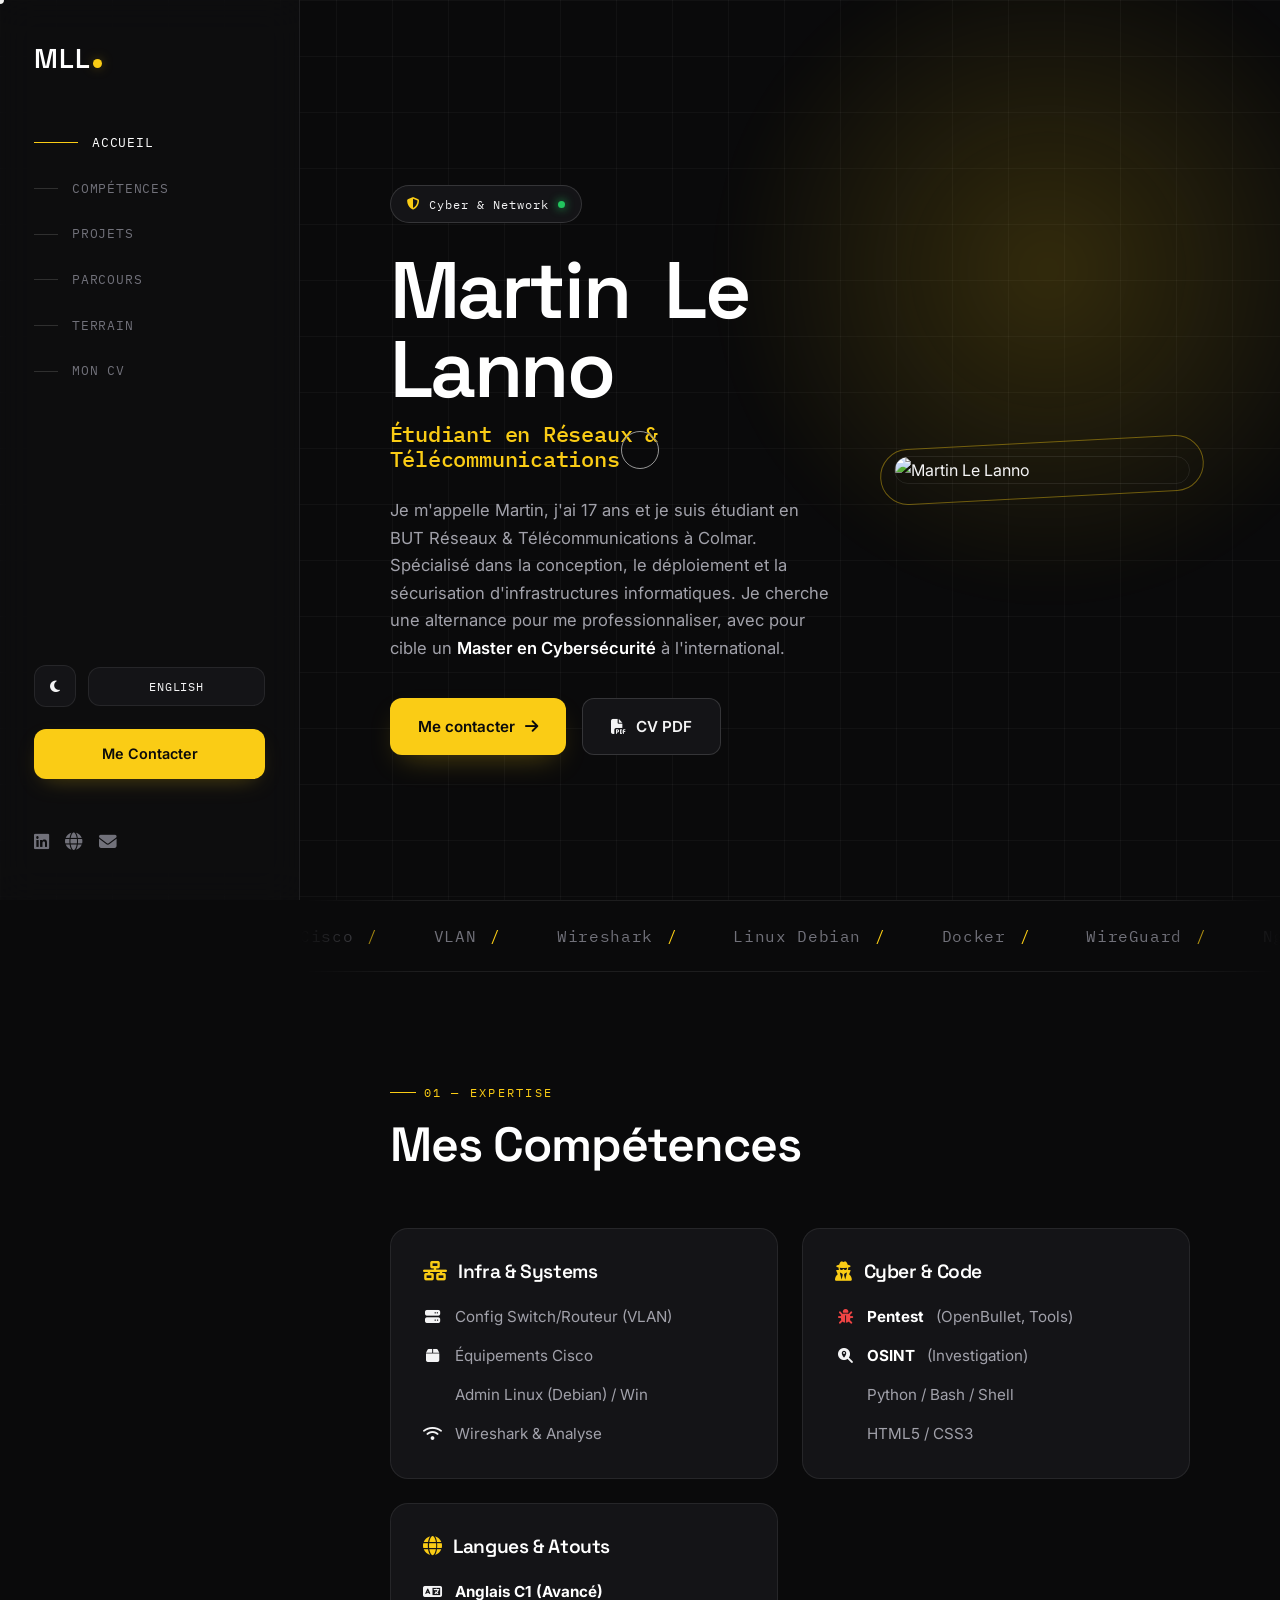
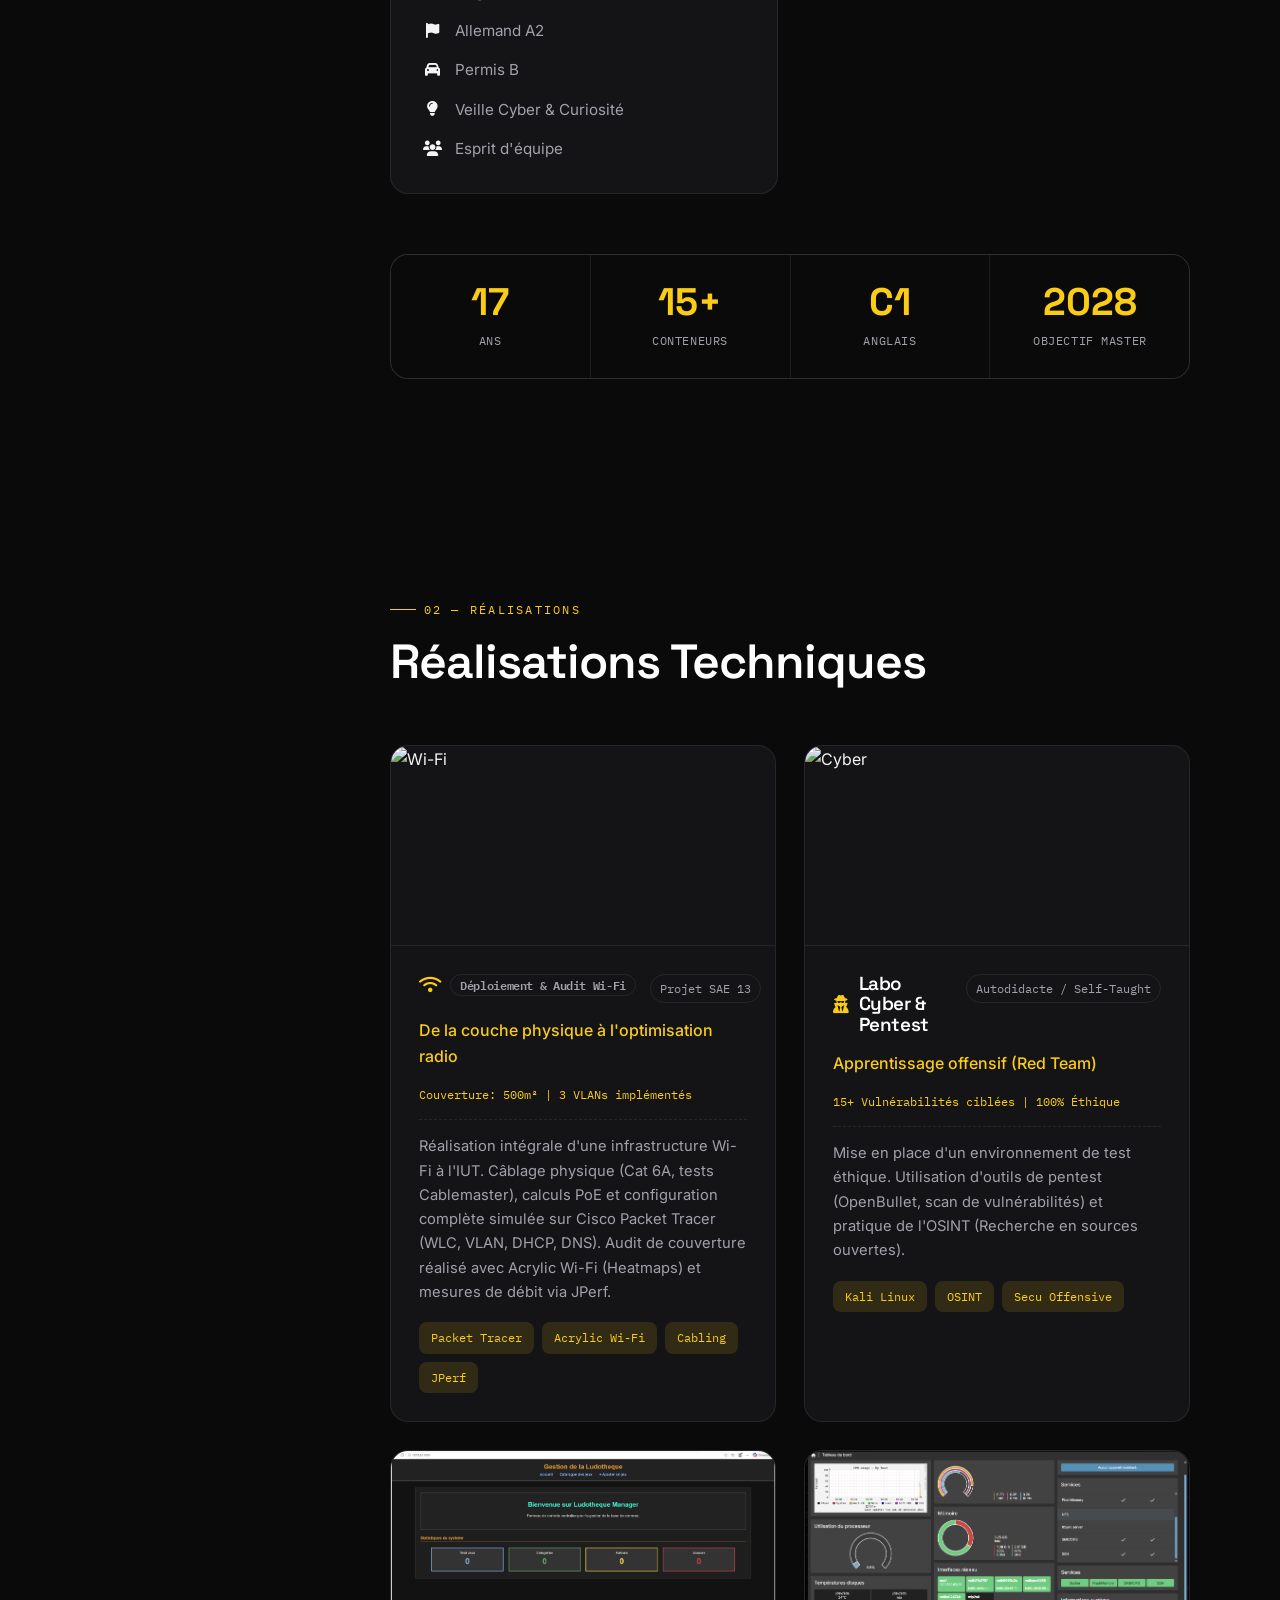
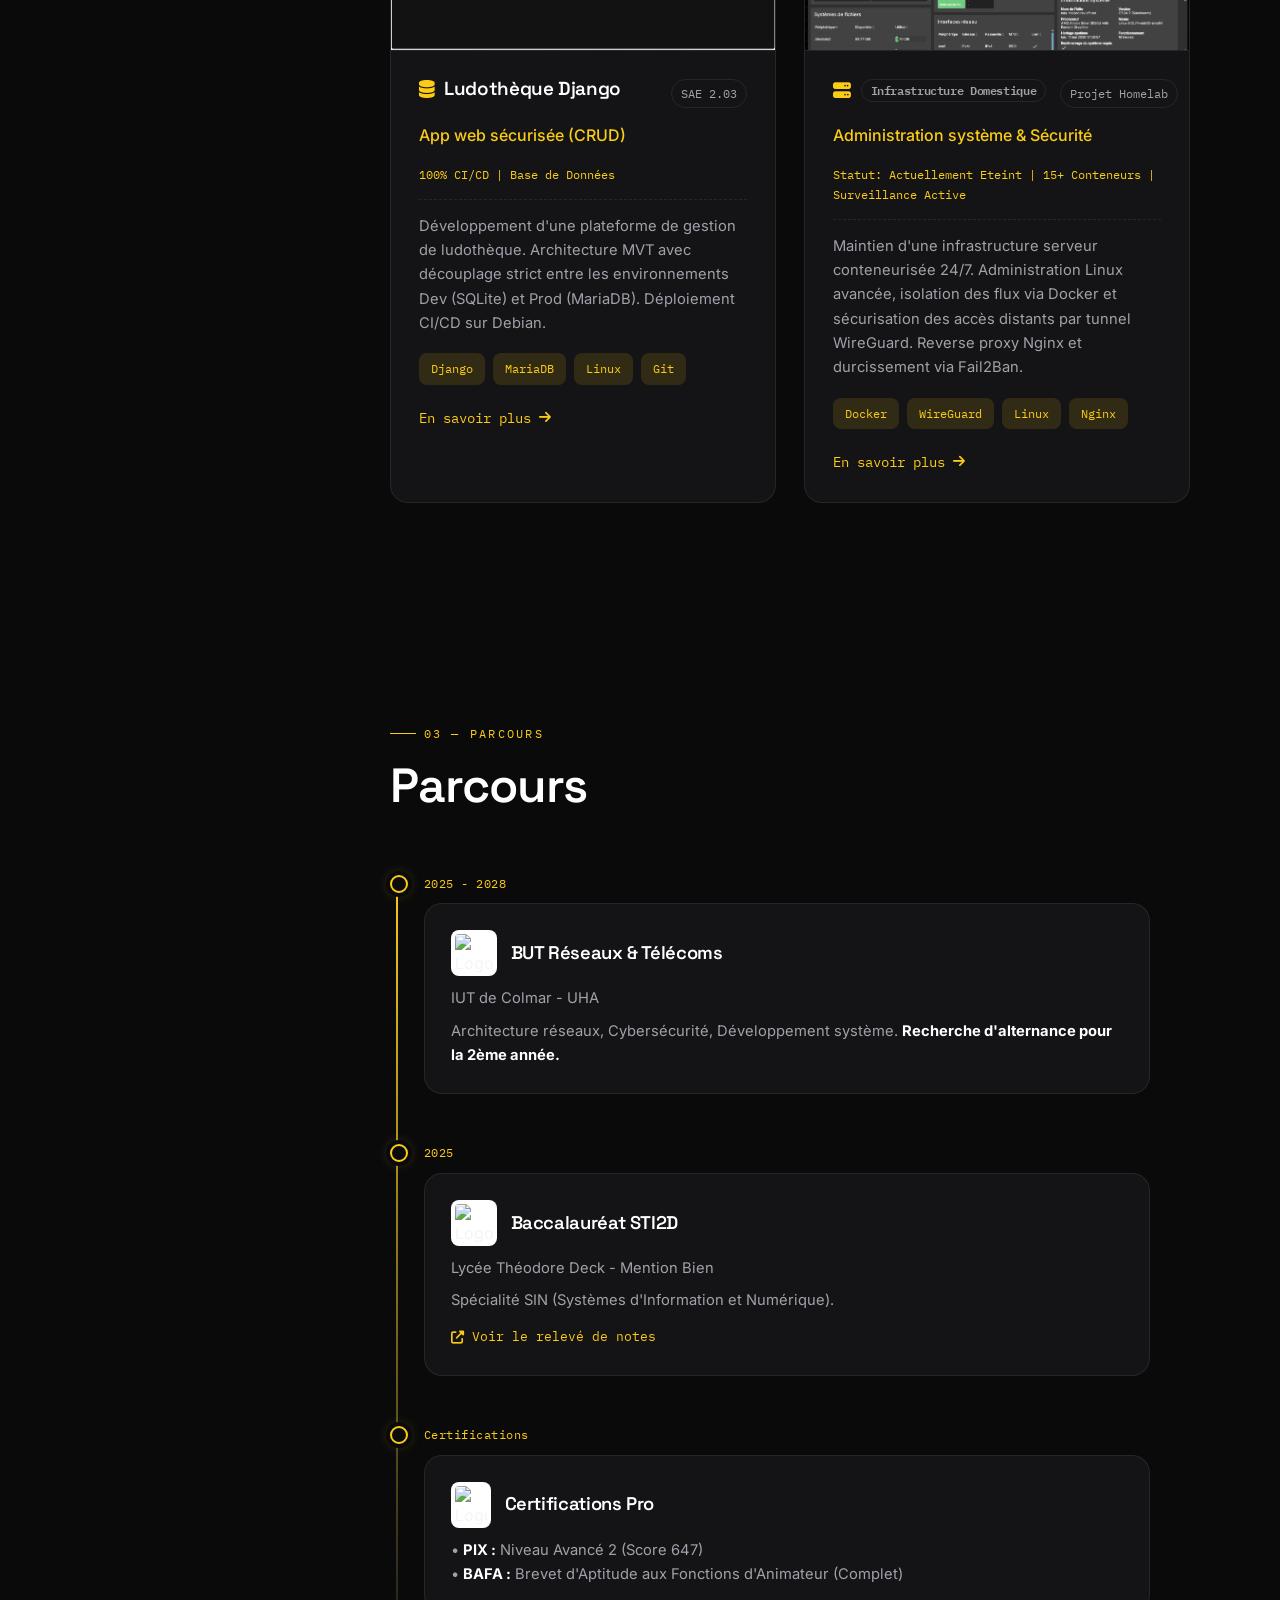
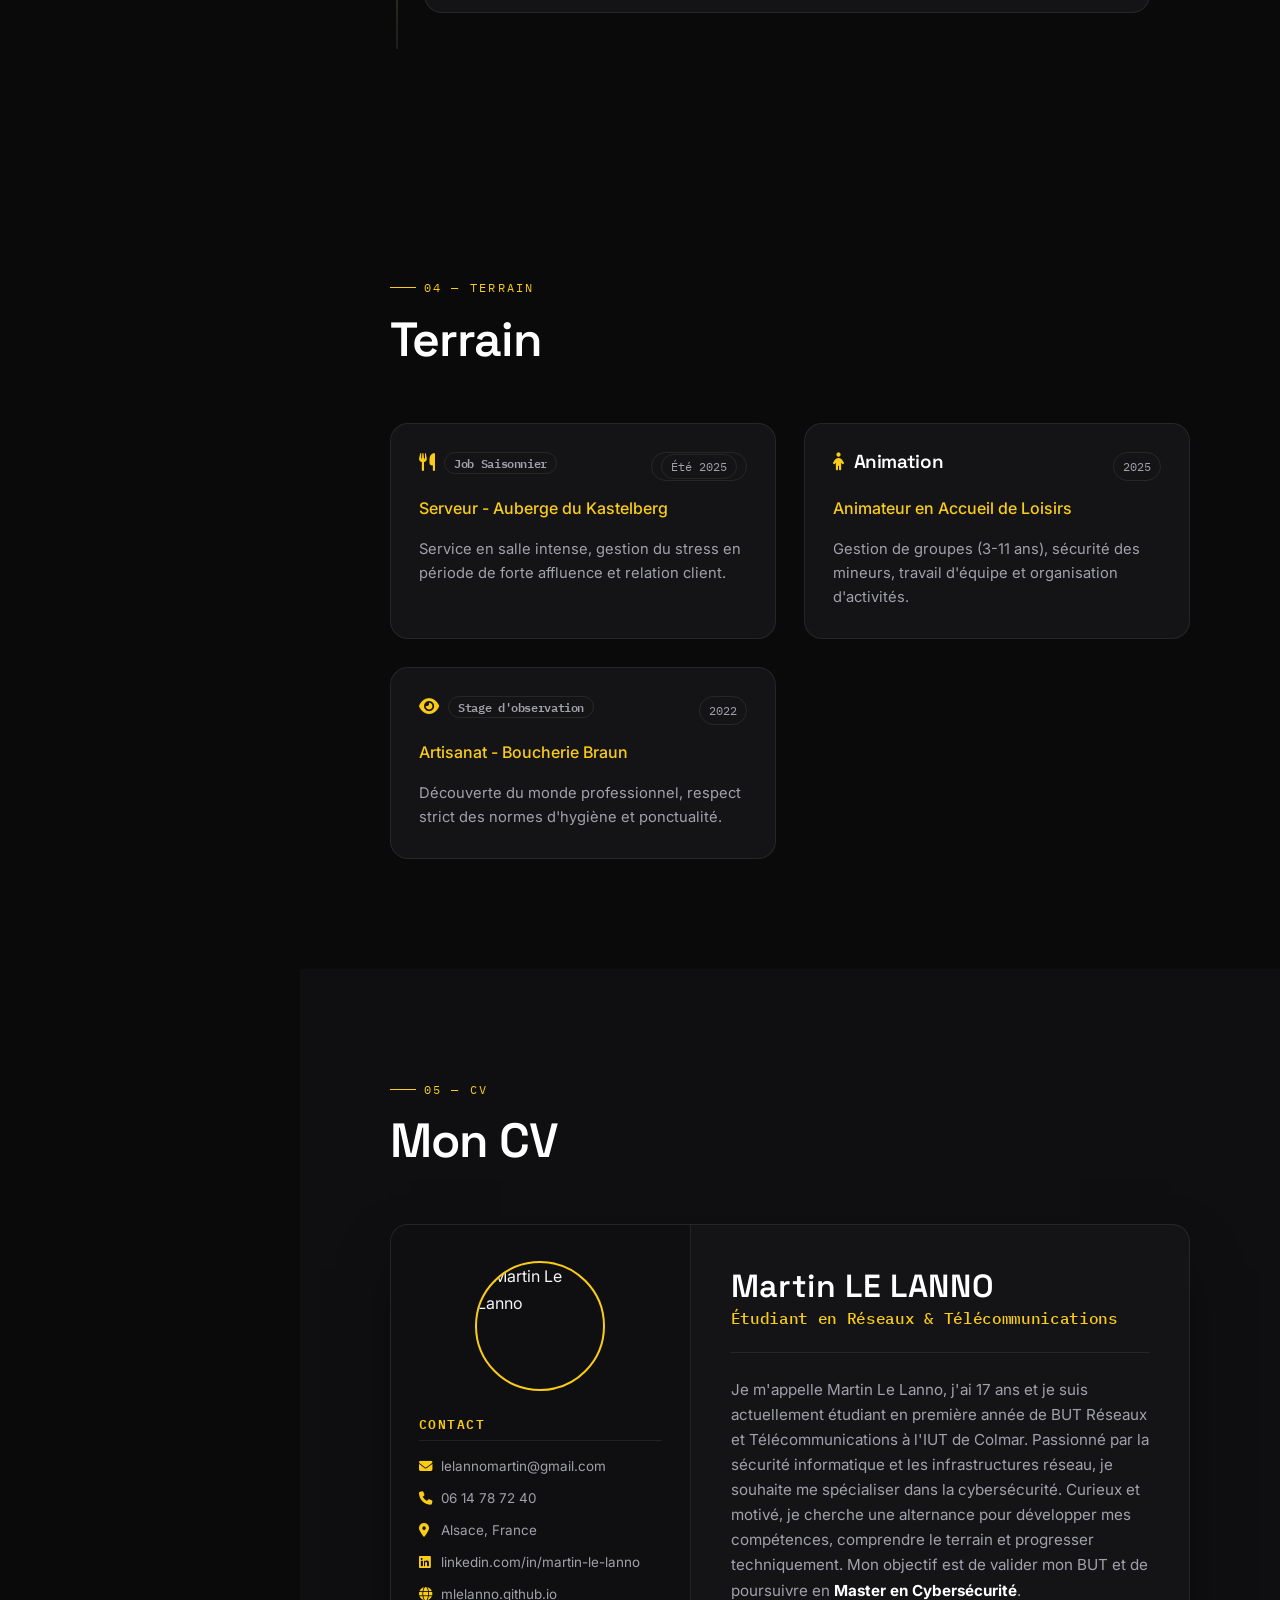
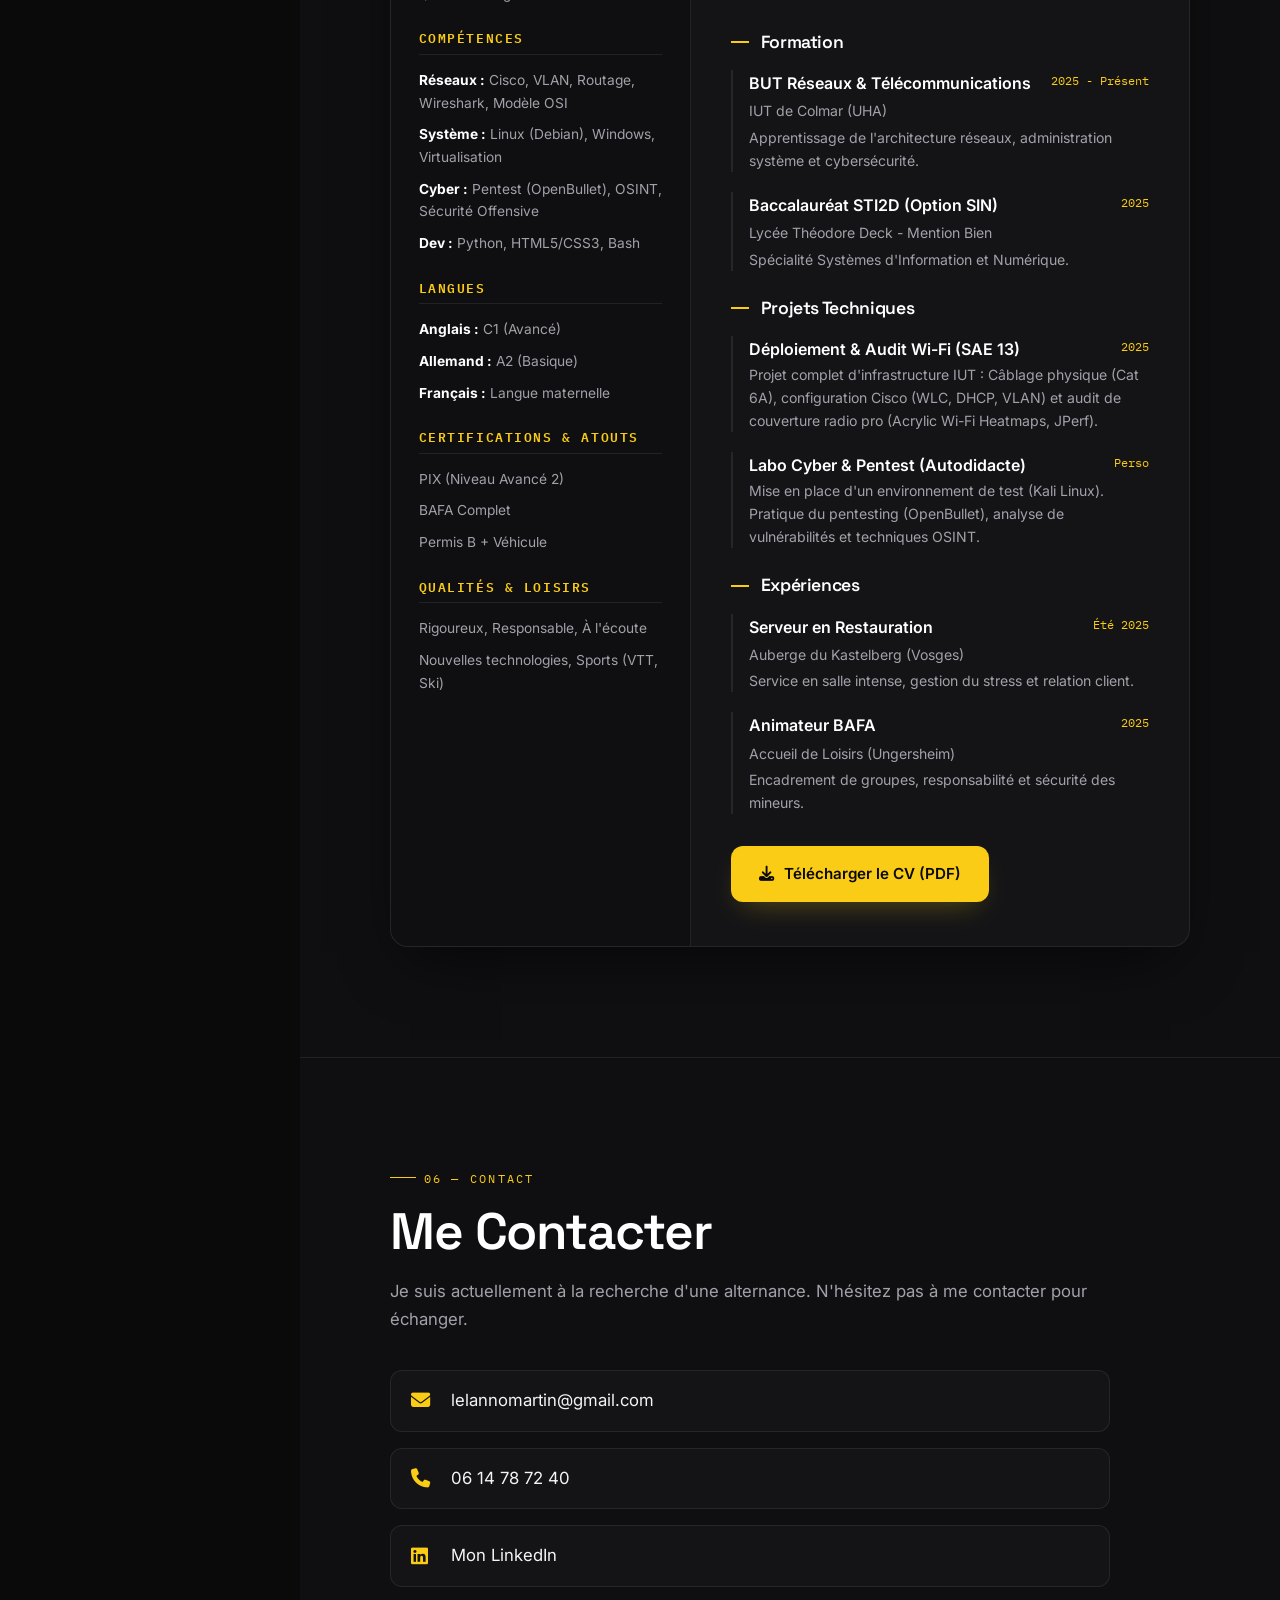
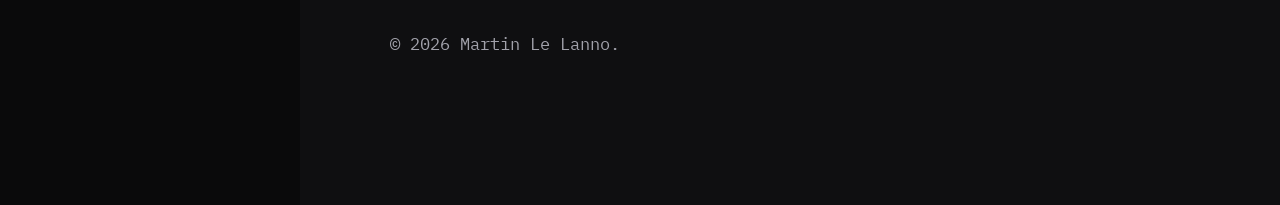
==== commit 23a89e46: "feat: update homelab page with new styles, fonts, and interactive elements Co-authored-by: mlelanno " ====
--- a/index.html
+++ b/index.html
@@ -3,21 +3,26 @@
 <head>
     <meta charset="UTF-8">
     <meta name="viewport" content="width=device-width, initial-scale=1.0">
-    <title>Martin Le Lanno | Portfolio R&T</title>
-    <link rel="stylesheet" href="style.css?v=12">
+    <meta name="theme-color" content="#0a0a0b">
+    <meta name="description" content="Portfolio de Martin Le Lanno — Étudiant en Réseaux & Télécommunications, spécialisé en cybersécurité et infrastructures. À la recherche d'une alternance.">
+    <title>Martin Le Lanno — Réseaux, Systèmes & Cybersécurité</title>
+    <link rel="stylesheet" href="style.css?v=20">
     <link rel="preconnect" href="https://fonts.googleapis.com">
     <link rel="preconnect" href="https://fonts.gstatic.com" crossorigin>
-    <link href="https://fonts.googleapis.com/css2?family=IBM+Plex+Mono:wght@400;600&family=Space+Grotesk:wght@400;600;700&display=swap" rel="stylesheet">
+    <link href="https://fonts.googleapis.com/css2?family=Space+Grotesk:wght@400;500;600;700&family=Inter:wght@300;400;500;600&family=IBM+Plex+Mono:wght@400;500&display=swap" rel="stylesheet">
     <link rel="stylesheet" type='text/css' href="https://cdn.jsdelivr.net/gh/devicons/devicon@latest/devicon.min.css" />
-    <script src="https://kit.fontawesome.com/a076d05399.js" crossorigin="anonymous"></script>
     <link rel="stylesheet" href="https://cdnjs.cloudflare.com/ajax/libs/font-awesome/6.4.0/css/all.min.css">
 </head>
 <body>
 
+    <div class="scroll-progress"></div>
+    <div class="cursor-dot" aria-hidden="true"></div>
+    <div class="cursor-ring" aria-hidden="true"></div>
+
     <nav class="navbar">
         <div class="nav-header">
-            <div class="logo">MLL.</div>
-            <div class="burger">
+            <div class="logo">MLL</div>
+            <div class="burger" aria-label="Menu" role="button" tabindex="0">
                 <div class="line1"></div>
                 <div class="line2"></div>
                 <div class="line3"></div>
@@ -29,58 +34,77 @@
                 <li><a href="#skills"><span class="fr">Compétences</span><span class="en">Skills</span></a></li>
                 <li><a href="#projets"><span class="fr">Projets</span><span class="en">Projects</span></a></li>
                 <li><a href="#formation"><span class="fr">Parcours</span><span class="en">Background</span></a></li>
+                <li><a href="#experience"><span class="fr">Terrain</span><span class="en">Field</span></a></li>
                 <li><a href="#cv"><span class="fr">Mon CV</span><span class="en">My Resume</span></a></li>
             </ul>
             <div class="nav-actions">
                 <div class="nav-actions-top">
-                    <button class="btn-icon" onclick="toggleTheme()" aria-label="Toggle Dark/Light Mode" id="theme-toggle">
+                    <button class="btn-icon" onclick="toggleTheme()" aria-label="Basculer le thème clair/sombre" id="theme-toggle">
                         <i class="fas fa-moon"></i>
                     </button>
                     <button class="btn-lang" onclick="toggleLanguage()">
-                        <span class="fr">ENGLISH</span><span class="en">FRANCAIS</span>
+                        <span class="fr">ENGLISH</span><span class="en">FRANÇAIS</span>
                     </button>
                 </div>
-                <a href="#contact" class="btn-contact"><span class="fr">Me Contacter</span><span class="en">Contact Me</span></a>
+                <a href="#contact" class="btn-contact" data-magnetic><span class="fr">Me Contacter</span><span class="en">Contact Me</span></a>
+                <div class="nav-socials">
+                    <a href="https://www.linkedin.com/in/martin-le-lanno-03b069386/" target="_blank" aria-label="LinkedIn"><i class="fab fa-linkedin"></i></a>
+                    <a href="https://mlelanno.github.io" target="_blank" aria-label="Site web"><i class="fas fa-globe"></i></a>
+                    <a href="mailto:lelannomartin@gmail.com" aria-label="Email"><i class="fas fa-envelope"></i></a>
+                </div>
             </div>
         </div>
     </nav>
 
+    <main>
     <header id="home">
         <div class="hero-content">
             <div class="text-container">
-                <span class="badge"><i class="fas fa-shield-alt"></i> Cyber & Network</span>
-                <h1>Martin Le Lanno</h1>
-                <h2><span class="fr">Étudiant en Réseaux & Télécommunications</span><span class="en">Networking & Telecommunications Student</span></h2>
+                <span class="badge"><i class="fas fa-shield-alt"></i> Cyber &amp; Network</span>
+                <h1 aria-label="Martin Le Lanno">
+                    <span class="word"><span class="char" style="animation-delay:.05s">M</span><span class="char" style="animation-delay:.09s">a</span><span class="char" style="animation-delay:.13s">r</span><span class="char" style="animation-delay:.17s">t</span><span class="char" style="animation-delay:.21s">i</span><span class="char" style="animation-delay:.25s">n</span></span>
+                    <span class="word"><span class="char" style="animation-delay:.33s">L</span><span class="char" style="animation-delay:.37s">e</span></span>
+                    <span class="word"><span class="char" style="animation-delay:.45s">L</span><span class="char" style="animation-delay:.49s">a</span><span class="char" style="animation-delay:.53s">n</span><span class="char" style="animation-delay:.57s">n</span><span class="char" style="animation-delay:.61s">o</span></span>
+                </h1>
+                <h2><span class="fr">Étudiant en Réseaux &amp; Télécommunications</span><span class="en">Networking &amp; Telecommunications Student</span></h2>
                 <p>
-                    <span class="fr">Je m'appelle Martin, j’ai 17 ans et je suis étudiant en BUT Réseaux & Télécommunications à Colmar. Spécialisé dans la conception, le déploiement et la sécurisation d'infrastructures informatiques. Je cherche une alternance pour me professionnaliser, avec pour cible un <strong>Master en Cybersécurité</strong> à l'international.</span>
-                    <span class="en">My name is Martin, I am 17 and a Networking & Telecommunications student in Colmar. Specialized in designing, deploying, and securing IT infrastructures. I am looking for a work-study program to accelerate my skills, aiming for an international <strong>Master's in Cybersecurity</strong>.</span>
+                    <span class="fr">Je m'appelle Martin, j'ai 17 ans et je suis étudiant en BUT Réseaux &amp; Télécommunications à Colmar. Spécialisé dans la conception, le déploiement et la sécurisation d'infrastructures informatiques. Je cherche une alternance pour me professionnaliser, avec pour cible un <strong>Master en Cybersécurité</strong> à l'international.</span>
+                    <span class="en">My name is Martin, I am 17 and a Networking &amp; Telecommunications student in Colmar. Specialized in designing, deploying, and securing IT infrastructures. I am looking for a work-study program to accelerate my skills, aiming for an international <strong>Master's in Cybersecurity</strong>.</span>
                 </p>
                 <div class="cta-group">
-                    <a href="#contact" class="btn-primary"><span class="fr">Me contacter</span><span class="en">Get in touch</span></a>
+                    <a href="#contact" class="btn-primary" data-magnetic><span class="fr">Me contacter</span><span class="en">Get in touch</span> <i class="fas fa-arrow-right"></i></a>
                     <a href="CV_Martin_LE-LANNO_Alternance.pdf" download class="btn-secondary"><i class="fas fa-file-pdf"></i> <span class="fr">CV PDF</span><span class="en">Resume PDF</span></a>
                 </div>
             </div>
-            <div class="image-container">
-                <img src="https://i.postimg.cc/5NNbKD0G/photo-cv.png" alt="Martin Le Lanno" loading="lazy">
+            <div class="image-container" data-parallax="-0.04">
+                <img src="https://i.postimg.cc/5NNbKD0G/photo-cv.png" alt="Martin Le Lanno">
             </div>
         </div>
     </header>
 
+    <div class="marquee" aria-hidden="true">
+        <div class="marquee-track">
+            <span>Cisco</span><span>VLAN</span><span>Wireshark</span><span>Linux Debian</span><span>Docker</span><span>WireGuard</span><span>Nginx</span><span>Python</span><span>Pentest</span><span>OSINT</span><span>Cloudflare</span><span>Django</span>
+            <span>Cisco</span><span>VLAN</span><span>Wireshark</span><span>Linux Debian</span><span>Docker</span><span>WireGuard</span><span>Nginx</span><span>Python</span><span>Pentest</span><span>OSINT</span><span>Cloudflare</span><span>Django</span>
+        </div>
+    </div>
+
     <section id="skills">
-        <h2 class="section-title"><span class="fr">Mes Compétences</span><span class="en">My Skills</span></h2>
+        <span class="eyebrow" data-reveal>01 — Expertise</span>
+        <h2 class="section-title" data-reveal><span class="fr">Mes Compétences</span><span class="en">My Skills</span></h2>
         <div class="skills-grid">
-            <div class="skill-card">
-                <h3><i class="fas fa-network-wired accent-icon"></i> Infra & Systems</h3>
+            <div class="skill-card" data-reveal>
+                <h3><i class="fas fa-network-wired accent-icon"></i> Infra &amp; Systems</h3>
                 <ul>
                     <li><i class="fas fa-server"></i> <span class="fr">Config Switch/Routeur (VLAN)</span><span class="en">Switch/Router Config (VLAN)</span></li>
                     <li><i class="fas fa-box"></i> <span class="fr">Équipements Cisco</span><span class="en">Cisco Equipment</span></li>
                     <li><i class="devicon-linux-plain colored"></i> <span class="fr">Admin Linux (Debian) / Win</span><span class="en">Linux Admin (Debian) / Win</span></li>
-                    <li><i class="fas fa-wifi"></i> <span class="fr">Wireshark & Analyse</span><span class="en">Wireshark & Analysis</span></li>
+                    <li><i class="fas fa-wifi"></i> <span class="fr">Wireshark &amp; Analyse</span><span class="en">Wireshark &amp; Analysis</span></li>
                 </ul>
             </div>
 
-            <div class="skill-card">
-                <h3><i class="fas fa-user-secret accent-icon"></i> Cyber & Code</h3>
+            <div class="skill-card" data-reveal style="--delay:.1s">
+                <h3><i class="fas fa-user-secret accent-icon"></i> Cyber &amp; Code</h3>
                 <ul>
                     <li><i class="fas fa-bug" style="color: #ef4444;"></i> <strong>Pentest</strong> (OpenBullet, Tools)</li>
                     <li><i class="fas fa-search-location"></i> <strong>OSINT</strong> <span class="fr">(Investigation)</span><span class="en">(Investigation)</span></li>
@@ -89,30 +113,50 @@
                 </ul>
             </div>
 
-            <div class="skill-card">
-                <h3><i class="fas fa-globe accent-icon"></i> <span class="fr">Langues & Atouts</span><span class="en">Languages & Assets</span></h3>
+            <div class="skill-card" data-reveal style="--delay:.2s">
+                <h3><i class="fas fa-globe accent-icon"></i> <span class="fr">Langues &amp; Atouts</span><span class="en">Languages &amp; Assets</span></h3>
                 <ul>
                     <li><i class="fas fa-language"></i> <strong><span class="fr">Anglais C1 (Avancé)</span><span class="en">English C1 (Advanced)</span></strong></li>
                     <li><i class="fas fa-flag"></i> <span class="fr">Allemand A2</span><span class="en">German A2</span></li>
                     <li><i class="fas fa-car"></i> <span class="fr">Permis B</span><span class="en">Driver's License</span></li>
-                    <li><i class="fas fa-lightbulb"></i> <span class="fr">Veille Cyber & Curiosité</span><span class="en">Cyber Watch & Curiosity</span></li>
+                    <li><i class="fas fa-lightbulb"></i> <span class="fr">Veille Cyber &amp; Curiosité</span><span class="en">Cyber Watch &amp; Curiosity</span></li>
                     <li><i class="fas fa-users"></i> <span class="fr">Esprit d'équipe</span><span class="en">Team Spirit</span></li>
                 </ul>
             </div>
         </div>
+
+        <div class="stats-strip" data-reveal>
+            <div class="stat">
+                <div class="num" data-count="17"></div>
+                <div class="label"><span class="fr">Ans</span><span class="en">Years old</span></div>
+            </div>
+            <div class="stat">
+                <div class="num" data-count="15" data-suffix="+"></div>
+                <div class="label"><span class="fr">Conteneurs</span><span class="en">Containers</span></div>
+            </div>
+            <div class="stat">
+                <div class="num">C1</div>
+                <div class="label"><span class="fr">Anglais</span><span class="en">English</span></div>
+            </div>
+            <div class="stat">
+                <div class="num" data-count="2028"></div>
+                <div class="label"><span class="fr">Objectif Master</span><span class="en">Master goal</span></div>
+            </div>
+        </div>
     </section>
 
     <section id="projets">
-        <h2 class="section-title"><span class="fr">Réalisations Techniques</span><span class="en">Technical Projects</span></h2>
+        <span class="eyebrow" data-reveal>02 — Réalisations</span>
+        <h2 class="section-title" data-reveal><span class="fr">Réalisations Techniques</span><span class="en">Technical Projects</span></h2>
         <div class="projects-grid">
 
-            <div class="project-card has-image">
+            <div class="project-card has-image" data-tilt data-reveal>
                 <div class="project-image-wrapper">
                     <img src="https://images.unsplash.com/photo-1544197150-b99a580bb7a8?auto=format&fit=crop&q=80&w=800" alt="Wi-Fi" class="project-image" loading="lazy">
                 </div>
                 <div class="project-content">
                     <div class="card-header">
-                        <h3><i class="fas fa-wifi"></i> <span class="fr">Déploiement & Audit Wi-Fi</span><span class="en">Wi-Fi Deployment & Audit</span></h3>
+                        <h3><i class="fas fa-wifi"></i> <span class="fr">Déploiement &amp; Audit Wi-Fi</span><span class="en">Wi-Fi Deployment &amp; Audit</span></h3>
                         <span>Projet SAE 13</span>
                     </div>
                     <p><strong><span class="fr">De la couche physique à l'optimisation radio</span><span class="en">From physical layer to radio optimization</span></strong></p>
@@ -132,13 +176,13 @@
                 </div>
             </div>
 
-            <div class="project-card has-image">
+            <div class="project-card has-image" data-tilt data-reveal style="--delay:.1s">
                 <div class="project-image-wrapper">
                     <img src="https://images.unsplash.com/photo-1526374965328-7f61d4dc18c5?auto=format&fit=crop&q=80&w=800" alt="Cyber" class="project-image" loading="lazy">
                 </div>
                 <div class="project-content">
                     <div class="card-header">
-                        <h3><i class="fas fa-user-secret"></i> Labo Cyber & Pentest</h3>
+                        <h3><i class="fas fa-user-secret"></i> Labo Cyber &amp; Pentest</h3>
                         <span>Autodidacte / Self-Taught</span>
                     </div>
                     <p><strong><span class="fr">Apprentissage offensif (Red Team)</span><span class="en">Offensive learning (Red Team)</span></strong></p>
@@ -158,7 +202,7 @@
                 </div>
             </div>
 
-            <div class="project-card has-image">
+            <div class="project-card has-image" data-tilt data-reveal style="--delay:.2s">
                 <div class="project-image-wrapper">
                     <img src="jeux.png" alt="Ludothèque Django" class="project-image" loading="lazy">
                 </div>
@@ -185,7 +229,7 @@
                 </div>
             </div>
 
-            <div class="project-card has-image">
+            <div class="project-card has-image" data-tilt data-reveal style="--delay:.3s">
                 <div class="project-image-wrapper">
                     <img src="dashboard.png" alt="Infrastructure Domestique" class="project-image" loading="lazy">
                 </div>
@@ -194,7 +238,7 @@
                         <h3><i class="fas fa-server"></i> <span class="fr">Infrastructure Domestique</span><span class="en">Homelab Infrastructure</span></h3>
                         <span>Projet Homelab</span>
                     </div>
-                    <p><strong><span class="fr">Administration système & Sécurité</span><span class="en">Sysadmin & Security</span></strong></p>
+                    <p><strong><span class="fr">Administration système &amp; Sécurité</span><span class="en">Sysadmin &amp; Security</span></strong></p>
                     <div class="details">
                         <div class="metrics-row">
                             <span class="fr">Statut: Actuellement Eteint | 15+ Conteneurs | Surveillance Active</span>
@@ -216,22 +260,23 @@
     </section>
 
     <section id="formation">
-        <h2 class="section-title"><span class="fr">Parcours</span><span class="en">Background</span></h2>
+        <span class="eyebrow" data-reveal>03 — Parcours</span>
+        <h2 class="section-title" data-reveal><span class="fr">Parcours</span><span class="en">Background</span></h2>
         <div class="timeline">
 
-            <div class="timeline-item">
+            <div class="timeline-item" data-reveal>
                 <div class="date">2025 - 2028</div>
                 <div class="content">
                     <div class="school-header">
                         <img src="https://i.postimg.cc/pTfJtJbr/UHA.png" alt="Logo UHA" class="school-logo" loading="lazy">
-                        <h3><span class="fr">BUT Réseaux & Télécoms</span><span class="en">Bachelor in Networks & Telecoms</span></h3>
+                        <h3><span class="fr">BUT Réseaux &amp; Télécoms</span><span class="en">Bachelor in Networks &amp; Telecoms</span></h3>
                     </div>
                     <p>IUT de Colmar - UHA</p>
                     <p class="description"><span class="fr">Architecture réseaux, Cybersécurité, Développement système. <strong>Recherche d'alternance pour la 2ème année.</strong></span><span class="en">Network architecture, Cybersecurity, System development. <strong>Seeking a work-study contract for my 2nd year.</strong></span></p>
                 </div>
             </div>
 
-            <div class="timeline-item">
+            <div class="timeline-item" data-reveal style="--delay:.1s">
                 <div class="date">2025</div>
                 <div class="content">
                     <div class="school-header">
@@ -244,7 +289,7 @@
                 </div>
             </div>
 
-            <div class="timeline-item">
+            <div class="timeline-item" data-reveal style="--delay:.2s">
                 <div class="date">Certifications</div>
                 <div class="content">
                     <div class="school-header">
@@ -261,51 +306,58 @@
     </section>
 
     <section id="experience">
-        <h2 class="section-title"><span class="fr">Terrain</span><span class="en">Field Experience</span></h2>
+        <span class="eyebrow" data-reveal>04 — Terrain</span>
+        <h2 class="section-title" data-reveal><span class="fr">Terrain</span><span class="en">Field Experience</span></h2>
         <div class="projects-grid">
-            <div class="project-card">
-                <div class="card-header">
-                    <h3><i class="fas fa-utensils"></i> <span class="fr">Job Saisonnier</span><span class="en">Summer Job</span></h3>
-                    <span><span class="fr">Été 2025</span><span class="en">Summer 2025</span></span>
-                </div>
-                <p><strong><span class="fr">Serveur</span><span class="en">Waiter</span> - Auberge du Kastelberg</strong></p>
-                <div class="details">
-                    <span class="fr">Service en salle intense, gestion du stress en période de forte affluence et relation client.</span>
-                    <span class="en">Intense dining service, stress management during peak hours, and customer relations.</span>
-                </div>
-            </div>
-
-            <div class="project-card">
-                <div class="card-header">
-                    <h3><i class="fas fa-child"></i> Animation</h3>
-                    <span>2025</span>
-                </div>
-                <p><strong><span class="fr">Animateur en Accueil de Loisirs</span><span class="en">Youth Leader</span></strong></p>
-                <div class="details">
-                    <span class="fr">Gestion de groupes (3-11 ans), sécurité des mineurs, travail d'équipe et organisation d'activités.</span>
-                    <span class="en">Group management (ages 3-11), child safety, teamwork, and activity planning.</span>
-                </div>
-            </div>
-
-            <div class="project-card">
-                <div class="card-header">
-                    <h3><i class="fas fa-eye"></i> <span class="fr">Stage d'observation</span><span class="en">Observation Internship</span></h3>
-                    <span>2022</span>
-                </div>
-                <p><strong>Artisanat - Boucherie Braun</strong></p>
-                <div class="details">
-                    <span class="fr">Découverte du monde professionnel, respect strict des normes d'hygiène et ponctualité.</span>
-                    <span class="en">Discovery of the professional world, strict adherence to hygiene standards, and punctuality.</span>
+            <div class="project-card" data-tilt data-reveal>
+                <div class="project-content">
+                    <div class="card-header">
+                        <h3><i class="fas fa-utensils"></i> <span class="fr">Job Saisonnier</span><span class="en">Summer Job</span></h3>
+                        <span><span class="fr">Été 2025</span><span class="en">Summer 2025</span></span>
+                    </div>
+                    <p><strong><span class="fr">Serveur</span><span class="en">Waiter</span> - Auberge du Kastelberg</strong></p>
+                    <div class="details">
+                        <span class="fr">Service en salle intense, gestion du stress en période de forte affluence et relation client.</span>
+                        <span class="en">Intense dining service, stress management during peak hours, and customer relations.</span>
+                    </div>
+                </div>
+            </div>
+
+            <div class="project-card" data-tilt data-reveal style="--delay:.1s">
+                <div class="project-content">
+                    <div class="card-header">
+                        <h3><i class="fas fa-child"></i> Animation</h3>
+                        <span>2025</span>
+                    </div>
+                    <p><strong><span class="fr">Animateur en Accueil de Loisirs</span><span class="en">Youth Leader</span></strong></p>
+                    <div class="details">
+                        <span class="fr">Gestion de groupes (3-11 ans), sécurité des mineurs, travail d'équipe et organisation d'activités.</span>
+                        <span class="en">Group management (ages 3-11), child safety, teamwork, and activity planning.</span>
+                    </div>
+                </div>
+            </div>
+
+            <div class="project-card" data-tilt data-reveal style="--delay:.2s">
+                <div class="project-content">
+                    <div class="card-header">
+                        <h3><i class="fas fa-eye"></i> <span class="fr">Stage d'observation</span><span class="en">Observation Internship</span></h3>
+                        <span>2022</span>
+                    </div>
+                    <p><strong>Artisanat - Boucherie Braun</strong></p>
+                    <div class="details">
+                        <span class="fr">Découverte du monde professionnel, respect strict des normes d'hygiène et ponctualité.</span>
+                        <span class="en">Discovery of the professional world, strict adherence to hygiene standards, and punctuality.</span>
+                    </div>
                 </div>
             </div>
         </div>
     </section>
 
-
     <section id="cv" class="cv-section">
-        <h2 class="section-title"><span class="fr">Mon CV</span><span class="en">My Resume</span></h2>
-
-        <div class="cv-container">
+        <span class="eyebrow" data-reveal>05 — CV</span>
+        <h2 class="section-title" data-reveal><span class="fr">Mon CV</span><span class="en">My Resume</span></h2>
+
+        <div class="cv-container" data-reveal>
             <div class="cv-sidebar">
                 <div class="photo-container">
                     <img src="https://i.postimg.cc/5NNbKD0G/photo-cv.png" alt="Martin Le Lanno" loading="lazy">
@@ -342,7 +394,7 @@
                 </div>
 
                 <div class="cv-block">
-                    <h3>Certifications & Atouts</h3>
+                    <h3>Certifications &amp; Atouts</h3>
                     <ul class="skill-list-cv">
                         <li>PIX (Niveau Avancé 2)</li>
                         <li>BAFA Complet</li>
@@ -351,7 +403,7 @@
                 </div>
 
                 <div class="cv-block">
-                    <h3>Qualités & Loisirs</h3>
+                    <h3>Qualités &amp; Loisirs</h3>
                     <ul class="skill-list-cv">
                         <li>Rigoureux, Responsable, À l'écoute</li>
                         <li>Nouvelles technologies, Sports (VTT, Ski)</li>
@@ -362,11 +414,11 @@
             <div class="cv-main">
                 <div class="cv-header">
                     <h1>Martin LE LANNO</h1>
-                    <h2>Étudiant en Réseaux & Télécommunications</h2>
+                    <h2>Étudiant en Réseaux &amp; Télécommunications</h2>
                 </div>
 
                 <p class="cv-intro">
-                    Je m'appelle Martin Le Lanno, j’ai 17 ans et je suis actuellement étudiant en première année de BUT Réseaux et Télécommunications à l’IUT de Colmar. Passionné par la sécurité informatique et les infrastructures réseau, je souhaite me spécialiser dans la cybersécurité.
+                    Je m'appelle Martin Le Lanno, j'ai 17 ans et je suis actuellement étudiant en première année de BUT Réseaux et Télécommunications à l'IUT de Colmar. Passionné par la sécurité informatique et les infrastructures réseau, je souhaite me spécialiser dans la cybersécurité.
                     Curieux et motivé, je cherche une alternance pour développer mes compétences, comprendre le terrain et progresser techniquement. Mon objectif est de valider mon BUT et de poursuivre en <strong>Master en Cybersécurité</strong>.
                 </p>
 
@@ -374,7 +426,7 @@
 
                 <div class="cv-item">
                     <div class="cv-item-header">
-                        <span class="cv-item-title">BUT Réseaux & Télécommunications</span>
+                        <span class="cv-item-title">BUT Réseaux &amp; Télécommunications</span>
                         <span class="cv-item-date">2025 - Présent</span>
                     </div>
                     <div class="cv-item-subtitle">IUT de Colmar (UHA)</div>
@@ -396,7 +448,7 @@
 
                 <div class="cv-item">
                     <div class="cv-item-header">
-                        <span class="cv-item-title">Déploiement & Audit Wi-Fi (SAE 13)</span>
+                        <span class="cv-item-title">Déploiement &amp; Audit Wi-Fi (SAE 13)</span>
                         <span class="cv-item-date">2025</span>
                     </div>
                     <div class="cv-item-desc">
@@ -406,7 +458,7 @@
 
                 <div class="cv-item">
                     <div class="cv-item-header">
-                        <span class="cv-item-title">Labo Cyber & Pentest (Autodidacte)</span>
+                        <span class="cv-item-title">Labo Cyber &amp; Pentest (Autodidacte)</span>
                         <span class="cv-item-date">Perso</span>
                     </div>
                     <div class="cv-item-desc">
@@ -440,22 +492,24 @@
             </div>
         </div>
     </section>
+    </main>
 
     <footer id="contact">
         <div class="footer-content">
-            <h2><span class="fr">Me Contacter</span><span class="en">Contact Me</span></h2>
-            <p><span class="fr">Je suis actuellement à la recherche d'une alternance. N'hésitez pas à me contacter pour échanger.</span><span class="en">I am currently looking for a work-study program. Feel free to reach out.</span></p>
+            <span class="eyebrow" data-reveal>06 — Contact</span>
+            <h2 data-reveal><span class="fr">Me Contacter</span><span class="en">Contact Me</span></h2>
+            <p data-reveal><span class="fr">Je suis actuellement à la recherche d'une alternance. N'hésitez pas à me contacter pour échanger.</span><span class="en">I am currently looking for a work-study program. Feel free to reach out.</span></p>
 
             <div class="contact-info-block">
-                <div class="contact-item">
+                <div class="contact-item" data-reveal>
                     <i class="fas fa-envelope"></i>
                     <a href="mailto:lelannomartin@gmail.com">lelannomartin@gmail.com</a>
                 </div>
-                <div class="contact-item">
+                <div class="contact-item" data-reveal style="--delay:.08s">
                     <i class="fas fa-phone"></i>
                     <a href="tel:+33614787240">06 14 78 72 40</a>
                 </div>
-                <div class="contact-item">
+                <div class="contact-item" data-reveal style="--delay:.16s">
                     <i class="fab fa-linkedin"></i>
                     <a href="https://www.linkedin.com/in/martin-le-lanno-03b069386/" target="_blank"><span class="fr">Mon LinkedIn</span><span class="en">My LinkedIn</span></a>
                 </div>
@@ -464,117 +518,14 @@
             <p class="copyright">© 2026 Martin Le Lanno.</p>
         </div>
     </footer>
+
+    <button class="to-top" aria-label="Retour en haut"><i class="fas fa-arrow-up"></i></button>
 
     <div id="modal-notes" class="modal">
         <span class="close">&times;</span>
         <img class="modal-content" id="img-notes" alt="Relevé de notes">
     </div>
 
-    <script>
-        document.addEventListener("DOMContentLoaded", function() {
-            const observerOptions = {
-                root: null,
-                rootMargin: '0px',
-                threshold: 0.1
-            };
-
-            const observer = new IntersectionObserver((entries, observer) => {
-                entries.forEach(entry => {
-                    if (entry.isIntersecting) {
-                        entry.target.classList.add('is-visible');
-                        observer.unobserve(entry.target);
-                    }
-                });
-            }, observerOptions);
-
-            const sections = document.querySelectorAll('section, header[id="home"]');
-            sections.forEach(section => {
-                section.classList.add('fade-in-section');
-                observer.observe(section);
-            });
-        });
-
-        function toggleTheme() {
-            const html = document.documentElement;
-            const currentTheme = html.getAttribute('data-theme');
-            const newTheme = currentTheme === 'light' ? 'dark' : 'light';
-            html.setAttribute('data-theme', newTheme);
-            localStorage.setItem('portfolioTheme', newTheme);
-
-            const icon = document.querySelector('#theme-toggle i');
-            if(icon) {
-                if(newTheme === 'light') {
-                    icon.className = 'fas fa-sun';
-                } else {
-                    icon.className = 'fas fa-moon';
-                }
-            }
-        }
-
-        function toggleLanguage() {
-            const html = document.documentElement;
-            const currentLang = html.getAttribute('lang') || 'fr';
-            const newLang = currentLang === 'fr' ? 'en' : 'fr';
-            html.setAttribute('lang', newLang);
-            localStorage.setItem('portfolioLang', newLang);
-        }
-
-        document.addEventListener('DOMContentLoaded', () => {
-            const savedLang = localStorage.getItem('portfolioLang') || 'fr';
-            document.documentElement.setAttribute('lang', savedLang);
-
-            const savedTheme = localStorage.getItem('portfolioTheme') || 'dark';
-            document.documentElement.setAttribute('data-theme', savedTheme);
-            const icon = document.querySelector('#theme-toggle i');
-            if(savedTheme === 'light' && icon) {
-                icon.className = 'fas fa-sun';
-            }
-
-            const burger = document.querySelector('.burger');
-            const nav = document.querySelector('.nav-content');
-            const navLinks = document.querySelectorAll('.nav-links li');
-
-            if(burger && nav) {
-                burger.addEventListener('click', () => {
-                    nav.classList.toggle('nav-active');
-                    burger.classList.toggle('toggle');
-                });
-
-                navLinks.forEach(link => {
-                    link.addEventListener('click', () => {
-                        nav.classList.remove('nav-active');
-                        burger.classList.remove('toggle');
-                    });
-                });
-            }
-
-            const modal = document.getElementById("modal-notes");
-            const modalImg = document.getElementById("img-notes");
-            const linkDocs = document.querySelectorAll('.link-doc');
-            const span = document.getElementsByClassName("close")[0];
-
-            if(modal && modalImg) {
-                linkDocs.forEach(link => {
-                    link.addEventListener('click', function(e) {
-                        e.preventDefault();
-                        modal.style.display = "block";
-                        modalImg.src = this.href;
-                    });
-                });
-
-                if(span) {
-                    span.onclick = function() {
-                        modal.style.display = "none";
-                    }
-                }
-
-                window.onclick = function(event) {
-                    if (event.target == modal) {
-                        modal.style.display = "none";
-                    }
-                }
-            }
-        });
-    </script>
+    <script src="main.js?v=20"></script>
 </body>
 </html>
--- a/style.css
+++ b/style.css
@@ -1,1080 +1,1046 @@
+/* =====================================================================
+   Martin Le Lanno — Portfolio
+   Premium minimalist redesign · yellow accent · light + dark
+   ===================================================================== */
+
+/* ---------------- Design tokens ---------------- */
+:root,
 :root[data-theme="dark"] {
-    --bg-dark: #0a0a0a;
-    --bg-card: #141414;
-    --text-main: #f3f4f6;
-    --text-muted: #9ca3af;
-    --accent: #facc15;
-    --border: #262626;
-    --bg-overlay: rgba(10, 10, 10, 0.95);
-    --transition: all 0.3s cubic-bezier(0.25, 1, 0.5, 1);
-    --font-heading: 'Playfair Display', serif;
-    --font-main: 'Inter', sans-serif;
-    --font-code: 'JetBrains Mono', monospace;
-    --sidebar-width: 300px;
-    --pattern-color: rgba(255, 255, 255, 0.03);
-}
-
-:root[data-theme="light"], :root {
-    --bg-dark: #ffffff;
-    --bg-card: #f9fafb;
-    --text-main: #111827;
-    --text-muted: #4b5563;
-    --accent: #eab308;
-    --border: #e5e7eb;
-    --bg-overlay: rgba(255, 255, 255, 0.95);
-    --transition: all 0.3s cubic-bezier(0.25, 1, 0.5, 1);
-    --font-heading: 'Playfair Display', serif;
-    --font-main: 'Inter', sans-serif;
-    --font-code: 'JetBrains Mono', monospace;
-    --sidebar-width: 300px;
-    --pattern-color: rgba(0, 0, 0, 0.03);
-}
-
-* {
-    margin: 0;
-    padding: 0;
-    box-sizing: border-box;
-}
-
-body {
-    font-family: var(--font-main);
-    background-color: var(--bg-dark);
-    background-image: radial-gradient(var(--pattern-color) 1px, transparent 1px);
-    background-size: 24px 24px;
-    color: var(--text-main);
-    line-height: 1.6;
-    -webkit-font-smoothing: antialiased;
-    overflow-x: hidden;
-    padding-left: var(--sidebar-width);
-    transition: background-color 0.3s ease, color 0.3s ease;
-}
-
-a {
-    text-decoration: none;
-    color: inherit;
-}
-
-li {
-    list-style: none;
-}
-
-html[lang="fr"] .en { display: none !important; }
-html[lang="en"] .fr { display: none !important; }
-
-h1, h2, h3, .logo {
-    font-family: var(--font-heading);
-    font-weight: 600;
-    letter-spacing: -0.5px;
-}
-
-code, .tech-tags span, .tag, .card-header span, .badge, .date, .metrics-row {
-    font-family: var(--font-code);
-}
-
-.navbar {
-    position: fixed;
-    top: 0;
-    left: 0;
-    width: var(--sidebar-width);
-    height: 100vh;
-    background: rgba(18, 18, 18, 0.98);
-    border-right: 1px solid var(--border);
-    display: flex;
-    flex-direction: column;
-    padding: 40px 30px;
-    z-index: 1000;
-    overflow-y: auto;
-}
-
-.nav-header {
-    display: flex;
-    justify-content: space-between;
-    align-items: center;
-    width: 100%;
-    margin-bottom: 40px;
-}
-
-.logo {
-    font-size: 1.8rem;
-    color: var(--text-main);
-    letter-spacing: 2px;
-}
-
-.burger {
-    display: none;
-    cursor: pointer;
-}
-
-.burger div {
-    width: 25px;
-    height: 3px;
-    background: var(--text-main);
-    margin: 5px;
-    transition: var(--transition);
-}
-
-.nav-content {
-    display: flex;
-    flex-direction: column;
-    justify-content: space-between;
-    flex-grow: 1;
-    width: 100%;
-}
-
-.nav-links {
-    display: flex;
-    flex-direction: column;
-    gap: 1.5rem;
-}
-
-.nav-links a {
-    color: var(--text-main);
-    font-weight: 600;
-    font-size: 1.05rem;
-    transition: var(--transition);
-    display: block;
-}
-
-.nav-links a:hover {
-    color: var(--accent);
-    transform: translateX(8px);
-}
-
-.nav-actions {
-    display: flex;
-    flex-direction: column;
-    gap: 1.5rem;
-    margin-top: 40px;
-}
-
-.nav-actions-top {
-    display: flex;
-    gap: 1rem;
-}
+  --bg: #0a0a0b;
+  --bg-soft: #0f0f11;
+  --card: #141417;
+  --card-hover: #18181c;
+  --text: #f4f4f5;
+  --text-strong: #ffffff;
+  --muted: #a1a1aa;
+  --faint: #71717a;
+  --accent: #facc15;
+  --accent-soft: rgba(250, 204, 21, 0.12);
+  --accent-text: #0a0a0b;
+  --border: rgba(255, 255, 255, 0.08);
+  --border-strong: rgba(255, 255, 255, 0.14);
+  --glass: rgba(15, 15, 17, 0.7);
+  --grid-line: rgba(255, 255, 255, 0.035);
+  --shadow: 0 24px 60px -20px rgba(0, 0, 0, 0.7);
+  --glow: rgba(250, 204, 21, 0.35);
+
+  --font-heading: "Space Grotesk", system-ui, sans-serif;
+  --font-body: "Inter", system-ui, sans-serif;
+  --font-mono: "IBM Plex Mono", ui-monospace, monospace;
+
+  --sidebar: 300px;
+  --ease: cubic-bezier(0.22, 1, 0.36, 1);
+  --radius: 18px;
+}
+
+:root[data-theme="light"] {
+  --bg: #fbfbf9;
+  --bg-soft: #f4f4f1;
+  --card: #ffffff;
+  --card-hover: #ffffff;
+  --text: #18181b;
+  --text-strong: #09090b;
+  --muted: #52525b;
+  --faint: #71717a;
+  --accent: #d97706;
+  --accent-soft: rgba(217, 119, 6, 0.1);
+  --accent-text: #ffffff;
+  --border: rgba(0, 0, 0, 0.09);
+  --border-strong: rgba(0, 0, 0, 0.16);
+  --glass: rgba(251, 251, 249, 0.72);
+  --grid-line: rgba(0, 0, 0, 0.04);
+  --shadow: 0 24px 60px -28px rgba(24, 24, 27, 0.25);
+  --glow: rgba(217, 119, 6, 0.25);
+}
+
+* {
+  margin: 0;
+  padding: 0;
+  box-sizing: border-box;
+}
+
+html {
+  scroll-behavior: smooth;
+  scroll-padding-top: 40px;
+}
+
+body {
+  font-family: var(--font-body);
+  background-color: var(--bg);
+  color: var(--text);
+  line-height: 1.65;
+  -webkit-font-smoothing: antialiased;
+  text-rendering: optimizeLegibility;
+  overflow-x: hidden;
+  padding-left: var(--sidebar);
+  position: relative;
+  transition: background-color 0.4s var(--ease), color 0.4s var(--ease);
+}
+
+/* subtle animated grid + glow backdrop */
+body::before {
+  content: "";
+  position: fixed;
+  inset: 0;
+  z-index: -2;
+  background-image: linear-gradient(var(--grid-line) 1px, transparent 1px),
+    linear-gradient(90deg, var(--grid-line) 1px, transparent 1px);
+  background-size: 56px 56px;
+  pointer-events: none;
+}
+
+body::after {
+  content: "";
+  position: fixed;
+  top: -10%;
+  right: -10%;
+  width: 60vw;
+  height: 60vw;
+  max-width: 720px;
+  max-height: 720px;
+  z-index: -2;
+  background: radial-gradient(circle, var(--glow), transparent 65%);
+  opacity: 0.5;
+  filter: blur(20px);
+  pointer-events: none;
+  animation: floatGlow 16s ease-in-out infinite alternate;
+}
+
+@keyframes floatGlow {
+  0% { transform: translate(0, 0) scale(1); }
+  100% { transform: translate(-6%, 8%) scale(1.15); }
+}
+
+a { text-decoration: none; color: inherit; }
+li { list-style: none; }
+img { max-width: 100%; display: block; }
+
+html[lang="fr"] .en { display: none !important; }
+html[lang="en"] .fr { display: none !important; }
+
+::selection {
+  background: var(--accent);
+  color: var(--accent-text);
+}
+
+/* custom scrollbar */
+::-webkit-scrollbar { width: 10px; }
+::-webkit-scrollbar-track { background: var(--bg); }
+::-webkit-scrollbar-thumb {
+  background: var(--border-strong);
+  border-radius: 10px;
+  border: 2px solid var(--bg);
+}
+::-webkit-scrollbar-thumb:hover { background: var(--accent); }
+
+h1, h2, h3, h4, .logo {
+  font-family: var(--font-heading);
+  font-weight: 600;
+  letter-spacing: -0.02em;
+  color: var(--text-strong);
+  line-height: 1.1;
+}
+
+code,
+.tech-tags span,
+.tag,
+.card-header span,
+.badge,
+.date,
+.metrics-row,
+.eyebrow,
+.cv-item-date {
+  font-family: var(--font-mono);
+}
+
+/* ---------------- Scroll progress ---------------- */
+.scroll-progress {
+  position: fixed;
+  top: 0;
+  left: 0;
+  height: 3px;
+  width: 100%;
+  background: linear-gradient(90deg, var(--accent), color-mix(in srgb, var(--accent) 60%, #fff));
+  transform-origin: 0 50%;
+  transform: scaleX(0);
+  z-index: 2000;
+  box-shadow: 0 0 12px var(--glow);
+}
+
+/* ---------------- Custom cursor ---------------- */
+.cursor-dot,
+.cursor-ring {
+  position: fixed;
+  top: 0;
+  left: 0;
+  border-radius: 50%;
+  pointer-events: none;
+  z-index: 3000;
+  margin-left: -4px;
+  margin-top: -4px;
+  mix-blend-mode: difference;
+}
+.cursor-dot {
+  width: 8px;
+  height: 8px;
+  background: #fff;
+}
+.cursor-ring {
+  width: 38px;
+  height: 38px;
+  margin-left: -19px;
+  margin-top: -19px;
+  border: 1.5px solid rgba(255, 255, 255, 0.6);
+  transition: width 0.25s var(--ease), height 0.25s var(--ease), border-color 0.25s var(--ease), opacity 0.25s;
+}
+body.cursor-hover .cursor-ring {
+  width: 60px;
+  height: 60px;
+  margin-left: -30px;
+  margin-top: -30px;
+  border-color: var(--accent);
+}
+body.cursor-hidden .cursor-dot,
+body.cursor-hidden .cursor-ring { opacity: 0; }
+@media (hover: none), (pointer: coarse) {
+  .cursor-dot, .cursor-ring { display: none; }
+}
+
+/* ---------------- Sidebar navigation ---------------- */
+.navbar {
+  position: fixed;
+  top: 0;
+  left: 0;
+  width: var(--sidebar);
+  height: 100vh;
+  background: var(--glass);
+  -webkit-backdrop-filter: blur(18px);
+  backdrop-filter: blur(18px);
+  border-right: 1px solid var(--border);
+  display: flex;
+  flex-direction: column;
+  padding: 44px 34px;
+  z-index: 1000;
+  overflow-y: auto;
+}
+
+.nav-header {
+  display: flex;
+  justify-content: space-between;
+  align-items: center;
+  width: 100%;
+  margin-bottom: 48px;
+}
+
+.logo {
+  font-size: 1.7rem;
+  letter-spacing: 1px;
+  color: var(--text-strong);
+  position: relative;
+}
+.logo::after {
+  content: "";
+  display: inline-block;
+  width: 9px;
+  height: 9px;
+  margin-left: 2px;
+  border-radius: 50%;
+  background: var(--accent);
+  box-shadow: 0 0 12px var(--glow);
+  animation: pulse 2.4s ease-in-out infinite;
+}
+@keyframes pulse {
+  0%, 100% { opacity: 1; transform: scale(1); }
+  50% { opacity: 0.5; transform: scale(0.8); }
+}
+
+.burger { display: none; cursor: pointer; z-index: 1100; }
+.burger div {
+  width: 26px;
+  height: 2px;
+  background: var(--text);
+  margin: 6px 0;
+  transition: 0.3s var(--ease);
+  border-radius: 2px;
+}
+.burger.toggle .line1 { transform: rotate(45deg) translate(5px, 6px); }
+.burger.toggle .line2 { opacity: 0; }
+.burger.toggle .line3 { transform: rotate(-45deg) translate(5px, -6px); }
+
+.nav-content {
+  display: flex;
+  flex-direction: column;
+  justify-content: space-between;
+  flex-grow: 1;
+}
+
+.nav-links { display: flex; flex-direction: column; gap: 4px; }
+.nav-links li a {
+  display: flex;
+  align-items: center;
+  gap: 14px;
+  padding: 10px 0;
+  font-family: var(--font-mono);
+  font-size: 0.82rem;
+  letter-spacing: 0.06em;
+  text-transform: uppercase;
+  color: var(--faint);
+  transition: color 0.3s var(--ease);
+}
+.nav-links li a::before {
+  content: "";
+  width: 24px;
+  height: 1px;
+  background: var(--border-strong);
+  transition: width 0.3s var(--ease), background 0.3s var(--ease);
+}
+.nav-links li a:hover,
+.nav-links li a.active {
+  color: var(--text-strong);
+}
+.nav-links li a:hover::before,
+.nav-links li a.active::before {
+  width: 44px;
+  background: var(--accent);
+}
+
+.nav-actions { display: flex; flex-direction: column; gap: 22px; margin-top: 32px; }
+.nav-actions-top { display: flex; align-items: center; gap: 12px; }
 
 .btn-icon {
-    background: transparent;
-    color: var(--text-main);
-    border: 1px solid var(--border);
-    width: 45px;
-    height: 45px;
-    display: flex;
+  width: 42px;
+  height: 42px;
+  display: grid;
+  place-items: center;
+  border: 1px solid var(--border);
+  background: var(--card);
+  color: var(--text);
+  border-radius: 12px;
+  cursor: pointer;
+  transition: 0.3s var(--ease);
+}
+.btn-icon:hover {
+  border-color: var(--accent);
+  color: var(--accent);
+  transform: translateY(-2px);
+}
+
+.btn-lang {
+  flex: 1;
+  padding: 11px 12px;
+  border: 1px solid var(--border);
+  background: var(--card);
+  color: var(--text);
+  border-radius: 12px;
+  cursor: pointer;
+  font-family: var(--font-mono);
+  font-size: 0.74rem;
+  letter-spacing: 0.08em;
+  transition: 0.3s var(--ease);
+}
+.btn-lang:hover { border-color: var(--accent); color: var(--accent); }
+
+.btn-contact {
+  text-align: center;
+  padding: 13px;
+  background: var(--accent);
+  color: var(--accent-text);
+  border-radius: 12px;
+  font-weight: 600;
+  font-size: 0.9rem;
+  transition: 0.3s var(--ease);
+  box-shadow: 0 8px 24px -10px var(--glow);
+}
+.btn-contact:hover { transform: translateY(-2px); box-shadow: 0 14px 30px -10px var(--glow); }
+
+.nav-socials { display: flex; gap: 16px; margin-top: 26px; font-size: 1.1rem; }
+.nav-socials a { color: var(--faint); transition: 0.3s var(--ease); }
+.nav-socials a:hover { color: var(--accent); transform: translateY(-3px); }
+
+/* ---------------- Layout primitives ---------------- */
+section { padding: 110px 7vw; position: relative; }
+
+.eyebrow {
+  display: flex;
+  width: -moz-fit-content;
+  width: fit-content;
+  align-items: center;
+  gap: 8px;
+  font-size: 0.78rem;
+  letter-spacing: 0.18em;
+  text-transform: uppercase;
+  color: var(--accent);
+  margin-bottom: 16px;
+}
+.eyebrow::before {
+  content: "";
+  width: 26px;
+  height: 1px;
+  background: var(--accent);
+}
+
+.section-title {
+  font-size: clamp(1.9rem, 4vw, 3rem);
+  margin-bottom: 56px;
+  position: relative;
+  display: block;
+}
+
+/* ---------------- Hero ---------------- */
+header#home {
+  min-height: 100vh;
+  display: flex;
+  align-items: center;
+  padding: 120px 7vw 80px;
+  position: relative;
+  overflow: hidden;
+}
+
+.hero-content {
+  display: grid;
+  grid-template-columns: 1.2fr 0.8fr;
+  gap: 60px;
+  align-items: center;
+  width: 100%;
+  max-width: 1100px;
+}
+
+.badge {
+  display: inline-flex;
+  align-items: center;
+  gap: 9px;
+  padding: 8px 16px;
+  border: 1px solid var(--border-strong);
+  border-radius: 100px;
+  font-size: 0.78rem;
+  letter-spacing: 0.08em;
+  color: var(--text);
+  background: var(--card);
+  margin-bottom: 28px;
+}
+.badge i { color: var(--accent); }
+.badge::after {
+  content: "";
+  width: 7px;
+  height: 7px;
+  border-radius: 50%;
+  background: #22c55e;
+  box-shadow: 0 0 10px #22c55e;
+  animation: pulse 2s infinite;
+}
+
+header h1 {
+  font-size: clamp(2.8rem, 7vw, 5rem);
+  line-height: 0.98;
+  margin-bottom: 14px;
+  letter-spacing: -0.03em;
+}
+header h1 .word {
+  display: inline-block;
+  white-space: nowrap;
+  margin-right: 0.22em;
+}
+header h1 .char {
+  display: inline-block;
+  opacity: 0;
+  transform: translateY(40px) rotate(6deg);
+  animation: charIn 0.7s var(--ease) forwards;
+}
+@keyframes charIn {
+  to { opacity: 1; transform: translateY(0) rotate(0); }
+}
+
+header h2 {
+  font-size: clamp(1.05rem, 2vw, 1.4rem);
+  font-weight: 500;
+  color: var(--accent);
+  font-family: var(--font-mono);
+  letter-spacing: -0.01em;
+  margin-bottom: 26px;
+  min-height: 1.4em;
+}
+
+header p {
+  color: var(--muted);
+  font-size: 1.04rem;
+  max-width: 560px;
+  margin-bottom: 36px;
+}
+header p strong { color: var(--text-strong); font-weight: 600; }
+
+.cta-group { display: flex; gap: 16px; flex-wrap: wrap; }
+
+.btn-primary,
+.btn-secondary {
+  display: inline-flex;
+  align-items: center;
+  gap: 10px;
+  padding: 15px 28px;
+  border-radius: 12px;
+  font-weight: 600;
+  font-size: 0.95rem;
+  transition: 0.3s var(--ease);
+  cursor: pointer;
+}
+.btn-primary {
+  background: var(--accent);
+  color: var(--accent-text);
+  box-shadow: 0 12px 30px -12px var(--glow);
+}
+.btn-primary:hover { transform: translateY(-3px); box-shadow: 0 18px 36px -12px var(--glow); }
+.btn-secondary {
+  border: 1px solid var(--border-strong);
+  color: var(--text);
+  background: var(--card);
+}
+.btn-secondary:hover { border-color: var(--accent); color: var(--accent); transform: translateY(-3px); }
+
+.image-container { position: relative; display: flex; justify-content: center; }
+.image-container img {
+  width: 100%;
+  max-width: 320px;
+  border-radius: 24px;
+  object-fit: cover;
+  border: 1px solid var(--border);
+  box-shadow: var(--shadow);
+  position: relative;
+  z-index: 2;
+}
+.image-container::before {
+  content: "";
+  position: absolute;
+  inset: -14px;
+  border-radius: 30px;
+  border: 1px solid var(--accent);
+  opacity: 0.4;
+  z-index: 1;
+  transform: rotate(-3deg);
+}
+
+/* ---------------- Stats strip ---------------- */
+.stats-strip {
+  display: grid;
+  grid-template-columns: repeat(4, 1fr);
+  gap: 1px;
+  background: var(--border);
+  border: 1px solid var(--border);
+  border-radius: var(--radius);
+  overflow: hidden;
+  margin-top: 60px;
+}
+.stat {
+  background: var(--bg);
+  padding: 28px 24px;
+  text-align: center;
+}
+.stat .num {
+  font-family: var(--font-heading);
+  font-size: clamp(1.8rem, 3vw, 2.6rem);
+  font-weight: 700;
+  color: var(--accent);
+  line-height: 1;
+}
+.stat .label {
+  font-family: var(--font-mono);
+  font-size: 0.72rem;
+  letter-spacing: 0.05em;
+  text-transform: uppercase;
+  color: var(--muted);
+  margin-top: 10px;
+}
+
+/* ---------------- Marquee ---------------- */
+.marquee {
+  overflow: hidden;
+  border-top: 1px solid var(--border);
+  border-bottom: 1px solid var(--border);
+  padding: 22px 0;
+  -webkit-mask-image: linear-gradient(90deg, transparent, #000 12%, #000 88%, transparent);
+  mask-image: linear-gradient(90deg, transparent, #000 12%, #000 88%, transparent);
+}
+.marquee-track {
+  display: flex;
+  gap: 56px;
+  width: max-content;
+  animation: marquee 32s linear infinite;
+}
+.marquee:hover .marquee-track { animation-play-state: paused; }
+.marquee-track span {
+  font-family: var(--font-mono);
+  font-size: 1rem;
+  letter-spacing: 0.04em;
+  color: var(--faint);
+  display: inline-flex;
+  align-items: center;
+  gap: 14px;
+  white-space: nowrap;
+}
+.marquee-track span::after { content: "/"; color: var(--accent); }
+@keyframes marquee {
+  to { transform: translateX(-50%); }
+}
+
+/* ---------------- Skills ---------------- */
+.skills-grid {
+  display: grid;
+  grid-template-columns: repeat(auto-fit, minmax(280px, 1fr));
+  gap: 24px;
+}
+.skill-card {
+  background: var(--card);
+  border: 1px solid var(--border);
+  border-radius: var(--radius);
+  padding: 32px;
+  transition: 0.4s var(--ease);
+  position: relative;
+  overflow: hidden;
+}
+.skill-card::before {
+  content: "";
+  position: absolute;
+  top: 0;
+  left: 0;
+  width: 100%;
+  height: 2px;
+  background: linear-gradient(90deg, var(--accent), transparent);
+  transform: scaleX(0);
+  transform-origin: 0;
+  transition: transform 0.4s var(--ease);
+}
+.skill-card:hover {
+  border-color: var(--border-strong);
+  transform: translateY(-6px);
+  box-shadow: var(--shadow);
+}
+.skill-card:hover::before { transform: scaleX(1); }
+.skill-card h3 {
+  display: flex;
+  align-items: center;
+  gap: 12px;
+  font-size: 1.2rem;
+  margin-bottom: 22px;
+}
+.accent-icon { color: var(--accent); }
+.skill-card ul { display: flex; flex-direction: column; gap: 14px; }
+.skill-card li {
+  display: flex;
+  align-items: center;
+  gap: 12px;
+  color: var(--muted);
+  font-size: 0.95rem;
+}
+.skill-card li i { width: 20px; text-align: center; color: var(--text); }
+.skill-card li strong { color: var(--text-strong); }
+
+/* ---------------- Projects ---------------- */
+.projects-grid {
+  display: grid;
+  grid-template-columns: repeat(auto-fit, minmax(330px, 1fr));
+  gap: 28px;
+}
+.project-card {
+  background: var(--card);
+  border: 1px solid var(--border);
+  border-radius: var(--radius);
+  overflow: hidden;
+  transition: border-color 0.4s var(--ease), box-shadow 0.4s var(--ease), transform 0.2s var(--ease);
+  transform-style: preserve-3d;
+  position: relative;
+}
+.project-card:hover {
+  border-color: var(--border-strong);
+  box-shadow: var(--shadow);
+}
+.project-card[data-tilt]::after {
+  content: "";
+  position: absolute;
+  inset: 0;
+  background: radial-gradient(280px circle at var(--mx, 50%) var(--my, 50%), var(--accent-soft), transparent 60%);
+  opacity: 0;
+  transition: opacity 0.4s var(--ease);
+  pointer-events: none;
+}
+.project-card[data-tilt]:hover::after { opacity: 1; }
+
+.project-image-wrapper { overflow: hidden; height: 200px; border-bottom: 1px solid var(--border); }
+.project-image {
+  width: 100%;
+  height: 100%;
+  object-fit: cover;
+  filter: grayscale(35%);
+  transition: transform 0.6s var(--ease), filter 0.6s var(--ease);
+}
+.project-card:hover .project-image { transform: scale(1.06); filter: grayscale(0); }
+
+.project-content { padding: 28px; }
+.card-header {
+  display: flex;
+  justify-content: space-between;
+  align-items: flex-start;
+  gap: 14px;
+  margin-bottom: 14px;
+}
+.card-header h3 { font-size: 1.18rem; display: flex; align-items: center; gap: 10px; }
+.card-header h3 i { color: var(--accent); font-size: 0.95em; }
+.card-header span {
+  font-size: 0.72rem;
+  color: var(--muted);
+  border: 1px solid var(--border);
+  padding: 4px 9px;
+  border-radius: 100px;
+  white-space: nowrap;
+}
+.project-content > p { color: var(--text); margin-bottom: 16px; }
+.project-content > p strong { color: var(--accent); font-weight: 500; }
+
+.details { color: var(--muted); font-size: 0.92rem; }
+.metrics-row {
+  display: flex;
+  flex-wrap: wrap;
+  gap: 6px;
+  font-size: 0.76rem;
+  color: var(--accent);
+  margin-bottom: 14px;
+  padding-bottom: 14px;
+  border-bottom: 1px dashed var(--border);
+}
+
+.tech-tags { display: flex; flex-wrap: wrap; gap: 8px; margin-top: 18px; }
+.tech-tags span {
+  font-size: 0.74rem;
+  padding: 5px 11px;
+  border-radius: 8px;
+  background: var(--accent-soft);
+  color: var(--accent);
+  border: 1px solid transparent;
+  transition: 0.3s var(--ease);
+}
+.tech-tags span:hover { border-color: var(--accent); }
+
+.btn-project {
+  display: inline-flex;
+  align-items: center;
+  gap: 8px;
+  margin-top: 22px;
+  font-family: var(--font-mono);
+  font-size: 0.85rem;
+  color: var(--accent);
+  transition: gap 0.3s var(--ease);
+}
+.btn-project:hover { gap: 14px; }
+
+/* ---------------- Timeline ---------------- */
+.timeline { position: relative; max-width: 760px; padding-left: 34px; }
+.timeline::before {
+  content: "";
+  position: absolute;
+  left: 6px;
+  top: 8px;
+  bottom: 8px;
+  width: 2px;
+  background: linear-gradient(var(--accent), var(--border));
+}
+.timeline-item { position: relative; padding-bottom: 44px; }
+.timeline-item::before {
+  content: "";
+  position: absolute;
+  left: -34px;
+  top: 6px;
+  width: 14px;
+  height: 14px;
+  border-radius: 50%;
+  background: var(--bg);
+  border: 2px solid var(--accent);
+  box-shadow: 0 0 0 4px var(--bg), 0 0 14px var(--glow);
+}
+.timeline-item .date {
+  display: inline-block;
+  font-size: 0.78rem;
+  color: var(--accent);
+  margin-bottom: 10px;
+  letter-spacing: 0.04em;
+}
+.timeline .content {
+  background: var(--card);
+  border: 1px solid var(--border);
+  border-radius: var(--radius);
+  padding: 26px;
+  transition: 0.4s var(--ease);
+}
+.timeline .content:hover { border-color: var(--border-strong); transform: translateX(6px); }
+.school-header { display: flex; align-items: center; gap: 14px; margin-bottom: 10px; }
+.school-logo { width: 46px; height: 46px; object-fit: contain; border-radius: 8px; background: #fff; padding: 4px; }
+.timeline h3 { font-size: 1.15rem; }
+.timeline .content p { color: var(--muted); font-size: 0.92rem; }
+.timeline .description { margin-top: 8px; }
+.timeline .description strong, .timeline .content p strong { color: var(--text-strong); }
+.link-doc {
+  display: inline-flex;
+  align-items: center;
+  gap: 8px;
+  margin-top: 14px;
+  font-family: var(--font-mono);
+  font-size: 0.82rem;
+  color: var(--accent);
+  cursor: pointer;
+}
+.link-doc:hover { text-decoration: underline; }
+
+/* ---------------- CV ---------------- */
+.cv-section { background: var(--bg-soft); }
+.cv-container {
+  display: grid;
+  grid-template-columns: 300px 1fr;
+  gap: 0;
+  max-width: 1000px;
+  background: var(--card);
+  border: 1px solid var(--border);
+  border-radius: var(--radius);
+  overflow: hidden;
+  box-shadow: var(--shadow);
+}
+.cv-sidebar { background: var(--bg-soft); padding: 36px 28px; border-right: 1px solid var(--border); }
+.photo-container { width: 130px; height: 130px; margin: 0 auto 26px; border-radius: 50%; overflow: hidden; border: 2px solid var(--accent); }
+.photo-container img { width: 100%; height: 100%; object-fit: cover; }
+.cv-block { margin-bottom: 26px; }
+.cv-block h3 {
+  font-size: 0.82rem;
+  text-transform: uppercase;
+  letter-spacing: 0.12em;
+  color: var(--accent);
+  font-family: var(--font-mono);
+  margin-bottom: 14px;
+  padding-bottom: 8px;
+  border-bottom: 1px solid var(--border);
+}
+.contact-info-cv { display: flex; flex-direction: column; gap: 10px; font-size: 0.84rem; color: var(--muted); word-break: break-word; }
+.contact-info-cv i { color: var(--accent); width: 18px; }
+.skill-list-cv { display: flex; flex-direction: column; gap: 9px; font-size: 0.86rem; color: var(--muted); }
+.skill-list-cv strong { color: var(--text-strong); }
+
+.cv-main { padding: 44px 40px; }
+.cv-header { margin-bottom: 24px; padding-bottom: 24px; border-bottom: 1px solid var(--border); }
+.cv-header h1 { font-size: 2rem; letter-spacing: 0.02em; }
+.cv-header h2 { font-size: 1rem; color: var(--accent); font-family: var(--font-mono); font-weight: 500; margin-top: 6px; }
+.cv-intro { color: var(--muted); font-size: 0.95rem; margin-bottom: 30px; }
+.cv-intro strong { color: var(--text-strong); }
+.cv-section-title {
+  font-size: 1.1rem;
+  color: var(--text-strong);
+  margin: 28px 0 18px;
+  display: flex;
+  align-items: center;
+  gap: 12px;
+}
+.cv-section-title::before { content: ""; width: 18px; height: 2px; background: var(--accent); }
+.cv-item { margin-bottom: 20px; padding-left: 16px; border-left: 2px solid var(--border); }
+.cv-item-header { display: flex; justify-content: space-between; gap: 10px; flex-wrap: wrap; }
+.cv-item-title { font-weight: 600; color: var(--text-strong); }
+.cv-item-date { font-size: 0.78rem; color: var(--accent); }
+.cv-item-subtitle { font-size: 0.88rem; color: var(--muted); margin: 3px 0; }
+.cv-item-desc { font-size: 0.88rem; color: var(--muted); }
+.cv-download-wrapper { margin-top: 32px; }
+
+/* ---------------- Footer / contact ---------------- */
+footer#contact {
+  padding: 110px 7vw;
+  border-top: 1px solid var(--border);
+  background: var(--bg-soft);
+}
+.footer-content { max-width: 720px; }
+footer h2 { font-size: clamp(2rem, 5vw, 3.2rem); margin-bottom: 18px; }
+footer > .footer-content > p { color: var(--muted); font-size: 1.05rem; margin-bottom: 36px; }
+.contact-info-block { display: flex; flex-direction: column; gap: 16px; margin-bottom: 44px; }
+.contact-item {
+  display: flex;
+  align-items: center;
+  gap: 16px;
+  font-size: 1.05rem;
+  padding: 16px 20px;
+  border: 1px solid var(--border);
+  border-radius: 12px;
+  background: var(--card);
+  transition: 0.3s var(--ease);
+}
+.contact-item:hover { border-color: var(--accent); transform: translateX(6px); }
+.contact-item i { color: var(--accent); font-size: 1.2rem; width: 24px; }
+.copyright { color: var(--faint); font-size: 0.85rem; font-family: var(--font-mono); }
+
+/* ---------------- Case study pages ---------------- */
+.project-detail-hero { max-width: 860px; margin: 0 auto; padding: 60px 0 0; }
+.back-link {
+  display: inline-flex;
+  align-items: center;
+  gap: 8px;
+  font-family: var(--font-mono);
+  font-size: 0.85rem;
+  color: var(--accent);
+  margin-bottom: 28px;
+  transition: gap 0.3s var(--ease);
+}
+.back-link:hover { gap: 14px; }
+.project-body { max-width: 860px; margin: 0 auto; }
+.project-body p { color: var(--muted); margin-bottom: 22px; font-size: 1rem; }
+.project-body p strong { color: var(--text-strong); }
+.project-body h3 {
+  font-size: 1.4rem;
+  margin: 44px 0 18px;
+  padding-top: 22px;
+  border-top: 1px solid var(--border);
+  display: flex;
+  align-items: center;
+  gap: 12px;
+}
+.project-body h3::before {
+  content: "";
+  width: 8px;
+  height: 8px;
+  background: var(--accent);
+  border-radius: 2px;
+}
+.project-body ul { margin: 0 0 22px; padding-left: 4px; display: flex; flex-direction: column; gap: 12px; }
+.project-body ul li { color: var(--muted); padding-left: 24px; position: relative; }
+.project-body ul li::before { content: "▹"; position: absolute; left: 0; color: var(--accent); }
+.project-body ul li strong { color: var(--text-strong); }
+.project-body code {
+  background: var(--accent-soft);
+  color: var(--accent);
+  padding: 2px 7px;
+  border-radius: 5px;
+  font-size: 0.88em;
+}
+.img-block {
+  border: 1px solid var(--border);
+  border-radius: var(--radius);
+  overflow: hidden;
+  margin-bottom: 22px;
+  background: var(--bg-soft);
+  transition: 0.4s var(--ease);
+}
+.img-block:hover { border-color: var(--border-strong); transform: translateY(-4px); box-shadow: var(--shadow); }
+.img-block img { width: 100%; }
+.grid-2 { display: grid; grid-template-columns: repeat(2, 1fr); gap: 22px; }
+
+/* ---------------- Modal ---------------- */
+.modal {
+  display: none;
+  position: fixed;
+  inset: 0;
+  z-index: 2500;
+  background: rgba(0, 0, 0, 0.85);
+  -webkit-backdrop-filter: blur(8px);
+  backdrop-filter: blur(8px);
+  padding: 5vh 5vw;
+  place-items: center;
+}
+.modal.open { display: grid; animation: fadeIn 0.3s var(--ease); }
+.modal-content { max-width: 90%; max-height: 90vh; border-radius: 12px; border: 1px solid var(--border-strong); }
+.modal .close {
+  position: absolute;
+  top: 24px;
+  right: 34px;
+  font-size: 2.4rem;
+  color: #fff;
+  cursor: pointer;
+  line-height: 1;
+}
+@keyframes fadeIn { from { opacity: 0; } to { opacity: 1; } }
+
+/* ---------------- Back to top ---------------- */
+.to-top {
+  position: fixed;
+  bottom: 28px;
+  right: 28px;
+  width: 48px;
+  height: 48px;
+  border-radius: 50%;
+  display: grid;
+  place-items: center;
+  background: var(--accent);
+  color: var(--accent-text);
+  border: none;
+  cursor: pointer;
+  opacity: 0;
+  transform: translateY(20px);
+  pointer-events: none;
+  transition: 0.3s var(--ease);
+  z-index: 1500;
+  box-shadow: 0 10px 24px -8px var(--glow);
+}
+.to-top.visible { opacity: 1; transform: translateY(0); pointer-events: auto; }
+.to-top:hover { transform: translateY(-4px); }
+
+/* ---------------- Reveal animation ---------------- */
+[data-reveal] {
+  opacity: 0;
+  transform: translateY(34px);
+  transition: opacity 0.7s var(--ease), transform 0.7s var(--ease);
+  transition-delay: var(--delay, 0s);
+}
+[data-reveal].is-visible { opacity: 1; transform: translateY(0); }
+
+/* ---------------- Responsive ---------------- */
+@media (max-width: 1024px) {
+  :root { --sidebar: 0px; }
+  body { padding-left: 0; }
+  body.nav-open { overflow: hidden; }
+
+  .navbar {
+    width: 100%;
+    height: auto;
+    min-height: 72px;
+    flex-direction: row;
     align-items: center;
-    justify-content: center;
-    cursor: pointer;
-    transition: var(--transition);
-    border-radius: 0;
-    font-size: 1.2rem;
-}
-
-.btn-icon:hover {
-    border-color: var(--accent);
-    color: var(--accent);
-}
-
-
-.btn-lang {
-    background: transparent;
-    color: var(--text-main);
-    border: 1px solid var(--border);
-    padding: 0.6rem 1rem;
-    font-family: var(--font-code);
-    cursor: pointer;
-    transition: var(--transition);
-    font-weight: bold;
-    border-radius: 0;
-    width: fit-content;
-}
-
-.btn-lang:hover {
-    border-color: var(--accent);
-    color: var(--accent);
-}
-
-.btn-contact {
-    background: var(--accent);
-    color: #000 !important;
-    padding: 0.8rem 1rem;
-    border-radius: 0;
-    font-family: var(--font-code);
-    text-transform: uppercase;
-    font-size: 0.85rem;
-    text-align: center;
-    width: 100%;
-    display: block;
-    font-weight: bold;
-}
-
-.btn-contact:hover {
-    transform: translate(-4px, -4px);
-    box-shadow: 4px 4px 0 var(--text-main);
-}
-
-section, header[id="home"] {
-    padding: 60px 5%;
-    max-width: 1100px;
-    margin: 0 auto;
-}
-
-.section-title {
-    font-size: 2.2rem;
-    margin-bottom: 3rem;
-    color: var(--text-main);
-    text-transform: uppercase;
-    display: inline-block;
-}
-
-.hero-content {
-    display: flex;
-    align-items: center;
-    justify-content: space-between;
-    gap: 4rem;
-    min-height: 80vh;
-}
-
-.text-container {
-    flex: 1;
-}
-
-.badge {
-    display: inline-block;
-    background: transparent;
-    color: var(--accent);
-    padding: 0.4rem 1rem;
-    border-radius: 0;
-    font-size: 0.85rem;
-    font-weight: 600;
-    margin-bottom: 1.5rem;
-    border: 1px solid var(--accent);
-    text-transform: uppercase;
-}
-
-.text-container h1 {
-    font-size: 3.5rem;
-    font-weight: 700;
-    margin-bottom: 0.5rem;
-    line-height: 1.1;
-}
-
-.text-container h2 {
-    font-size: 1.5rem;
-    color: var(--text-muted);
-    font-weight: 400;
-    margin-bottom: 1.5rem;
-}
-
-.text-container p {
-    font-size: 1.1rem;
-    color: var(--text-muted);
-    margin-bottom: 2.5rem;
-}
-
-.cta-group {
-    display: flex;
-    gap: 1rem;
-}
-
-.btn-primary, .btn-secondary {
-    padding: 0.8rem 1.8rem;
-    border-radius: 0;
-    font-weight: 700;
-    transition: var(--transition);
-    display: inline-flex;
-    align-items: center;
-    gap: 0.5rem;
-    text-transform: uppercase;
-    font-size: 0.9rem;
-    letter-spacing: 1px;
-    cursor: pointer;
-}
-
-.btn-primary {
-    background: var(--accent);
-    color: #000;
-    border: 1px solid var(--accent);
-}
-
-.btn-primary:hover {
-    transform: translate(-4px, -4px);
-    box-shadow: 4px 4px 0 var(--text-main);
-}
-
-.btn-secondary {
-    background: transparent;
-    border: 1px solid var(--border);
-    color: var(--text-main);
-}
-
-.btn-secondary:hover {
-    transform: translate(-4px, -4px);
-    box-shadow: 4px 4px 0 var(--accent);
-    border-color: var(--accent);
-    color: var(--accent);
-}
-
-.image-container {
-    flex: 1;
-    display: flex;
-    justify-content: center;
-}
-
-.image-container img {
-    max-width: 350px;
-    width: 100%;
-    border-radius: 0;
-    border: 2px solid var(--border);
-    transition: var(--transition);
-}
-
-.image-container img:hover {
-    border-color: var(--accent);
-    transform: translate(-5px, -5px);
-    box-shadow: 8px 8px 0 var(--accent);
-}
-
-.skills-grid, .projects-grid {
-    display: grid;
-    grid-template-columns: repeat(auto-fit, minmax(300px, 1fr));
-    gap: 2rem;
-}
-
-.skill-card {
-    background: var(--bg-card);
-    border: 1px solid var(--border);
-    border-radius: 0;
-    padding: 2rem;
-    transition: var(--transition);
-    display: flex;
-    flex-direction: column;
-}
-
-.project-card {
-    background: var(--bg-card);
-    border: 1px solid var(--border);
-    border-radius: 0;
-    transition: var(--transition);
-    display: flex;
-    flex-direction: column;
-    overflow: hidden;
-}
-
-.project-card.has-image .project-content {
-    padding: 2rem;
-    display: flex;
-    flex-direction: column;
-    flex-grow: 1;
-}
-
-.project-card:not(.has-image) {
-    padding: 2rem;
-}
-
-.project-image-wrapper {
-    width: 100%;
-    height: 220px;
-    overflow: hidden;
+    padding: 16px 24px;
+    border-right: none;
     border-bottom: 1px solid var(--border);
-    position: relative;
-    background: #000;
-}
-
-.project-image-wrapper img {
-    width: 100%;
-    height: 100%;
-    object-fit: cover;
-    transition: transform 0.5s cubic-bezier(0.25, 1, 0.5, 1);
-    filter: grayscale(80%) contrast(1.1);
-}
-
-.project-card:hover .project-image-wrapper img {
-    transform: scale(1.05);
-    filter: grayscale(0%) contrast(1);
-}
-
-
-.skill-card:hover, .project-card:hover {
-    transform: translate(-6px, -6px);
-    border-color: var(--accent);
-    box-shadow: 6px 6px 0 var(--accent);
-}
-
-.skill-card h3 {
-    font-size: 1.3rem;
-    margin-bottom: 1.5rem;
-    display: flex;
-    align-items: center;
-    gap: 0.8rem;
-}
-
-.accent-icon {
-    color: var(--accent);
-    font-size: 1.5rem;
-}
-
-.skill-card ul li {
-    margin-bottom: 0.8rem;
-    color: var(--text-muted);
-    display: flex;
-    align-items: center;
-    gap: 0.8rem;
-}
-
-.card-header {
-    margin-bottom: 1rem;
-}
-
-.card-header h3 {
-    font-size: 1.3rem;
-    display: flex;
-    align-items: center;
-    gap: 0.5rem;
-    margin-bottom: 0.3rem;
-}
-
-.card-header span {
-    font-size: 0.85rem;
-    color: var(--accent);
-    background: transparent;
-    padding: 0.2rem 0.6rem;
-    border: 1px solid var(--border);
-    border-radius: 0;
-}
-
-.project-card > p, .project-card .project-content > p {
-    color: var(--text-main);
-    font-weight: 600;
-    margin-bottom: 1rem;
-}
-
-.project-card .details, .project-card .project-content .details {
-    color: var(--text-muted);
-    font-size: 0.95rem;
-    flex-grow: 1;
-    display: flex;
-    flex-direction: column;
-}
-
-.project-card .details p, .project-card .project-content .details p {
-    margin-bottom: 1rem;
-    flex-grow: 1;
-}
-
-.metrics-row {
-    background: rgba(250, 204, 21, 0.05);
-    border-left: 3px solid var(--accent);
-    padding: 0.6rem 1rem;
-    color: var(--accent);
-    font-size: 0.85rem;
-    margin-bottom: 1.5rem;
-}
-
-.tech-tags {
-    display: flex;
-    flex-wrap: wrap;
-    gap: 0.5rem;
-    margin-top: auto;
-}
-
-.tech-tags span {
-    background: transparent;
-    border: 1px solid var(--border);
-    font-size: 0.75rem;
-    padding: 0.3rem 0.8rem;
-    border-radius: 0;
-    color: var(--text-muted);
-    text-transform: uppercase;
-}
-
-.btn-project {
-    margin-top: 1.5rem;
-    display: inline-block;
-    text-align: center;
-    background: transparent;
-    border: 1px solid var(--border);
-    color: var(--text-main);
-    padding: 0.6rem;
-    border-radius: 0;
-    transition: var(--transition);
-    font-weight: 600;
-    font-family: var(--font-code);
-    font-size: 0.85rem;
-    text-transform: uppercase;
-}
-
-.btn-project:hover {
-    background: var(--accent);
-    color: #000;
-    border-color: var(--accent);
-}
-
-.timeline {
-    position: relative;
-    max-width: 800px;
-    margin: 0 auto;
-}
-
-.timeline::before {
-    content: '';
-    position: absolute;
-    left: 20px;
-    top: 0;
-    width: 2px;
-    height: 100%;
-    background: var(--border);
-}
-
-.timeline-item {
-    position: relative;
-    margin-bottom: 3rem;
-    padding-left: 60px;
-}
-
-.timeline-item::before {
-    content: '';
-    position: absolute;
-    left: 14px;
-    top: 0;
-    width: 14px;
-    height: 14px;
-    border-radius: 0;
-    background: var(--accent);
-    border: 3px solid var(--bg-dark);
-}
-
-.timeline-item .date {
-    font-weight: 700;
-    color: var(--accent);
-    margin-bottom: 0.5rem;
-    font-size: 0.9rem;
-    letter-spacing: 1px;
-    text-transform: uppercase;
-}
-
-.timeline-item .content {
-    background: var(--bg-card);
-    padding: 1.5rem;
-    border-radius: 0;
-    border: 1px solid var(--border);
-    transition: var(--transition);
-}
-
-.timeline-item .content:hover {
-    border-color: var(--accent);
-    transform: translateX(5px);
-    box-shadow: -5px 5px 0 var(--border);
-}
-
-.school-header {
-    display: flex;
-    align-items: center;
-    gap: 1rem;
-    margin-bottom: 0.5rem;
-}
-
-.school-logo {
-    width: 50px;
-    height: auto;
-    border-radius: 0;
-    filter: grayscale(100%);
-    transition: var(--transition);
-}
-
-.timeline-item:hover .school-logo {
-    filter: grayscale(0%);
-}
-
-.link-doc {
-    display: inline-block;
-    margin-top: 1rem;
-    color: var(--accent);
-    font-size: 0.9rem;
-    font-family: var(--font-code);
-}
-
-.link-doc:hover {
-    text-decoration: underline;
-}
-
-footer {
-    background: var(--bg-card);
-    padding: 4rem 5% 2rem;
-    border-top: 1px solid var(--border);
-    text-align: center;
-}
-
-.footer-content h2 {
-    margin-bottom: 1rem;
-    text-transform: uppercase;
-}
-
-.footer-content > p {
-    color: var(--text-muted);
-    margin-bottom: 2rem;
-}
-
-.contact-info-block {
-    display: flex;
-    justify-content: center;
-    flex-wrap: wrap;
-    gap: 2rem;
-    margin-bottom: 3rem;
-}
-
-.contact-item {
-    display: flex;
-    align-items: center;
-    gap: 0.5rem;
-    color: var(--text-main);
-    font-weight: 600;
-    font-size: 1.1rem;
-}
-
-.contact-item i {
-    color: var(--accent);
-    font-size: 1.3rem;
-}
-
-.contact-item a:hover {
-    color: var(--accent);
-    text-decoration: underline;
-}
-
-.copyright {
-    color: var(--text-muted);
-    font-size: 0.9rem;
-    font-family: var(--font-code);
-}
-
-.modal {
-    display: none;
-    position: fixed;
-    z-index: 2000;
-    left: 0;
-    top: 0;
-    width: 100%;
-    height: 100%;
-    background-color: rgba(0,0,0,0.9);
-}
-
-.modal-content {
-    margin: auto;
-    display: block;
-    max-width: 80%;
-    max-height: 90vh;
-    position: relative;
-    top: 50%;
-    transform: translateY(-50%);
-    border-radius: 0;
-}
-
-.close {
-    position: absolute;
-    top: 20px;
-    right: 35px;
-    color: #f1f1f1;
-    font-size: 40px;
-    font-weight: bold;
-    cursor: pointer;
-}
-
-.project-detail-hero {
-    margin-bottom: 4rem;
-}
-
-.back-link {
-    display: inline-flex;
-    align-items: center;
-    gap: 0.5rem;
-    color: var(--text-muted);
-    margin-bottom: 2rem;
-    transition: var(--transition);
-    font-family: var(--font-code);
-    text-transform: uppercase;
-    font-size: 0.85rem;
-}
-
-.back-link:hover {
-    color: var(--accent);
-    transform: translateX(-5px);
-}
-
-.project-body {
-    max-width: 900px;
-}
-
-.project-body h3 {
-    font-size: 1.6rem;
-    color: var(--accent);
-    margin: 3rem 0 1rem;
-    border-bottom: 1px solid var(--border);
-    padding-bottom: 0.5rem;
-    text-transform: uppercase;
-}
-
-.project-body p {
-    color: var(--text-muted);
-    font-size: 1.1rem;
-    margin-bottom: 1.5rem;
-}
-
-.project-body ul {
-    margin-bottom: 2rem;
-}
-
-.project-body ul li {
-    position: relative;
-    padding-left: 1.5rem;
-    margin-bottom: 0.8rem;
-    color: var(--text-muted);
-}
-
-.project-body ul li::before {
-    content: ">";
-    position: absolute;
-    left: 0;
-    color: var(--accent);
-    font-weight: bold;
-    font-family: var(--font-code);
-}
-
-.img-block {
-    margin: 2.5rem 0;
-    border: 1px solid var(--border);
-    border-radius: 0;
-    overflow: hidden;
-    background: var(--bg-card);
-    width: fit-content;
-    max-width: 100%;
-    box-shadow: 8px 8px 0 var(--border);
-    transition: var(--transition);
-}
-
-.img-block:hover {
-    border-color: var(--accent);
-    box-shadow: 8px 8px 0 var(--accent);
-    transform: translate(-2px, -2px);
-}
-
-.img-block img {
-    display: block;
-    max-width: 100%;
-    max-height: 450px;
-    width: auto;
-    height: auto;
-    margin: 0 auto;
-}
-
-.grid-2 {
-    display: grid;
-    grid-template-columns: repeat(auto-fit, minmax(300px, 1fr));
-    gap: 2rem;
-    align-items: start;
-}
-
-.grid-2 .img-block {
-    width: 100%;
-    margin: 0;
-    background: #000;
-    box-shadow: 6px 6px 0 var(--border);
-}
-
-.grid-2 .img-block:hover {
-    box-shadow: 6px 6px 0 var(--accent);
-}
-
-.grid-2 .img-block img {
-    max-height: 250px;
-    object-fit: contain;
-    width: 100%;
-}
-
-@media screen and (max-width: 900px) {
-    body {
-        padding-left: 0;
-    }
-    
-    .navbar {
-        width: 100%;
-        height: 70px;
-        flex-direction: row;
-        padding: 0 5%;
-        border-right: none;
-        border-bottom: 1px solid var(--border);
-        overflow-y: visible;
-    }
-    
-    .nav-header {
-        margin-bottom: 0;
-        width: auto;
-    }
-    
-    .burger {
-        display: block;
-    }
-    
-    .nav-content {
-        position: fixed;
-        left: -100%;
-        top: 70px;
-        width: 100%;
-        height: calc(100vh - 70px);
-        background: var(--bg-card);
-        padding: 2rem 5%;
-        transition: 0.3s;
-        border-bottom: 1px solid var(--border);
-    }
-    
-    .nav-content.nav-active {
-        left: 0;
-    }
-    
-    .toggle .line1 { transform: rotate(-45deg) translate(-5px, 6px); }
-    .toggle .line2 { opacity: 0; }
-    .toggle .line3 { transform: rotate(45deg) translate(-5px, -6px); }
-    
-    .hero-content {
-        flex-direction: column-reverse;
-        text-align: center;
-        margin-top: 2rem;
-    }
-    
-    .cta-group {
-        justify-content: center;
-    }
-    
-    .text-container h1 {
-        font-size: 2.5rem;
-    }
-    
-    .section-title {
-        text-align: center;
-        display: block;
-    }
-    
-    .timeline::before { left: 10px; }
-    .timeline-item { padding-left: 40px; }
-    .timeline-item::before { left: 4px; }
-}
-/* CV Interactive Section */
-.cv-container {
-    display: flex;
-    flex-wrap: wrap;
-    background: var(--bg-card);
-    border: 1px solid var(--border);
-    overflow: hidden;
-    margin-top: 2rem;
-}
-
-.cv-sidebar {
-    width: 32%;
-    background-color: var(--bg-dark);
-    padding: 2.5rem 2rem;
-    border-right: 1px solid var(--border);
-}
-
-.cv-sidebar .photo-container {
-    text-align: center;
-    margin-bottom: 2rem;
-}
-
-.cv-sidebar .photo-container img {
-    width: 140px;
-    height: 140px;
-    border-radius: 50%;
-    border: 4px solid var(--accent);
-    object-fit: cover;
-    transition: var(--transition);
-}
-
-.cv-sidebar .photo-container img:hover {
-    transform: scale(1.05);
-}
-
-.cv-block {
-    margin-bottom: 2rem;
-}
-
-.cv-block h3 {
-    font-size: 1rem;
-    text-transform: uppercase;
-    letter-spacing: 1.5px;
-    border-bottom: 2px solid var(--accent);
-    padding-bottom: 0.5rem;
-    margin-bottom: 1rem;
-    color: var(--accent);
-    font-family: var(--font-code);
-}
-
-.contact-info-cv div {
-    margin-bottom: 0.8rem;
-    font-size: 0.9rem;
-    display: flex;
-    align-items: center;
-    gap: 0.8rem;
-    color: var(--text-muted);
-}
-
-.contact-info-cv i {
-    color: var(--accent);
-    width: 16px;
-    text-align: center;
-}
-
-.skill-list-cv li {
-    margin-bottom: 0.8rem;
-    font-size: 0.9rem;
-    color: var(--text-muted);
-}
-
-.skill-list-cv strong {
-    color: var(--text-main);
-}
-
-.cv-main {
-    width: 68%;
-    padding: 3rem 4rem;
-}
-
-.cv-header {
-    margin-bottom: 2rem;
-}
-
-.cv-header h1 {
-    font-size: 2.5rem;
-    font-weight: 800;
-    color: var(--text-main);
-    line-height: 1.1;
-    margin-bottom: 0.5rem;
-    text-transform: uppercase;
-}
-
-.cv-header h2 {
-    font-size: 1.2rem;
-    font-family: var(--font-code);
-    color: var(--accent);
-    text-transform: uppercase;
-    letter-spacing: 1px;
-}
-
-.cv-intro {
-    font-size: 1rem;
-    color: var(--text-muted);
-    margin-bottom: 3rem;
-    line-height: 1.8;
-}
-
-.cv-section-title {
-    font-size: 1.4rem;
-    font-weight: 700;
-    color: var(--text-main);
-    border-left: 4px solid var(--accent);
-    padding-left: 1rem;
-    margin: 2.5rem 0 1.5rem;
-    text-transform: uppercase;
-}
-
-.cv-item {
-    margin-bottom: 2rem;
-    padding-left: 1rem;
+    overflow: visible;
+  }
+  .nav-header { margin-bottom: 0; }
+  .burger { display: block; }
+  .nav-content {
+    position: fixed;
+    top: 0;
+    right: 0;
+    width: min(340px, 85vw);
+    height: 100vh;
+    background: var(--bg);
     border-left: 1px solid var(--border);
-    position: relative;
-    transition: var(--transition);
-}
-
-.cv-item:hover {
-    border-left-color: var(--accent);
-    background: rgba(250, 204, 21, 0.02);
-}
-
-.cv-item::before {
-    content: '';
-    position: absolute;
-    left: -5px;
-    top: 5px;
-    width: 9px;
-    height: 9px;
-    border-radius: 50%;
-    background: var(--accent);
-    transition: var(--transition);
-}
-
-.cv-item:hover::before {
-    transform: scale(1.5);
-}
-
-.cv-item-header {
-    display: flex;
-    justify-content: space-between;
-    align-items: baseline;
-    margin-bottom: 0.5rem;
-}
-
-.cv-item-title {
-    font-weight: 700;
-    font-size: 1.1rem;
-    color: var(--text-main);
-}
-
-.cv-item-date {
-    font-size: 0.9rem;
-    color: var(--accent);
-    font-family: var(--font-code);
-}
-
-.cv-item-subtitle {
-    font-size: 0.95rem;
-    font-style: italic;
-    color: var(--text-muted);
-    margin-bottom: 0.8rem;
-}
-
-.cv-item-desc {
-    font-size: 0.95rem;
-    color: var(--text-muted);
-    line-height: 1.6;
-}
-
-.cv-download-wrapper {
-    margin-top: 4rem;
-    text-align: center;
-}
-
-.cv-download-btn {
-    font-size: 1.1rem;
-    padding: 1rem 2rem;
-}
-
-@media screen and (max-width: 900px) {
-    .cv-sidebar, .cv-main {
-        width: 100%;
-    }
-
-    .cv-sidebar {
-        border-right: none;
-        border-bottom: 1px solid var(--border);
-    }
-
-    .cv-main {
-        padding: 2rem;
-    }
-
-    .cv-item-header {
-        flex-direction: column;
-        gap: 0.5rem;
-    }
-}
-
-/* Animations & Micro-interactions */
-.fade-in-section {
-    opacity: 0;
-    transform: translateY(30px);
-    visibility: hidden;
-    transition: opacity 0.8s ease-out, transform 0.8s ease-out;
-    will-change: opacity, visibility;
-}
-
-.fade-in-section.is-visible {
-    opacity: 1;
-    transform: none;
-    visibility: visible;
-}
+    padding: 96px 36px 36px;
+    transform: translateX(110%);
+    transition: transform 0.45s var(--ease);
+    justify-content: flex-start;
+    gap: 30px;
+  }
+  .nav-content.nav-active { transform: translateX(0); box-shadow: -30px 0 60px -20px rgba(0,0,0,0.5); }
+  .nav-links { gap: 6px; }
+  .nav-actions { margin-top: 12px; }
+
+  header#home { min-height: auto; padding-top: 120px; }
+  .hero-content { grid-template-columns: 1fr; gap: 40px; }
+  .image-container { order: -1; }
+  .image-container img { max-width: 220px; }
+  section { padding: 80px 24px; }
+  footer#contact { padding: 80px 24px; }
+  .cv-container { grid-template-columns: 1fr; }
+  .cv-sidebar { border-right: none; border-bottom: 1px solid var(--border); }
+}
+
+@media (max-width: 640px) {
+  .stats-strip { grid-template-columns: repeat(2, 1fr); }
+  .grid-2 { grid-template-columns: 1fr; }
+  .cv-main { padding: 30px 22px; }
+  header h1 { font-size: clamp(2.4rem, 12vw, 3.4rem); }
+  .card-header { flex-direction: column; }
+}
+
+/* ---------------- Reduced motion ---------------- */
+@media (prefers-reduced-motion: reduce) {
+  *, *::before, *::after {
+    animation-duration: 0.001ms !important;
+    animation-iteration-count: 1 !important;
+    transition-duration: 0.001ms !important;
+    scroll-behavior: auto !important;
+  }
+  header h1 .char { opacity: 1; transform: none; }
+}
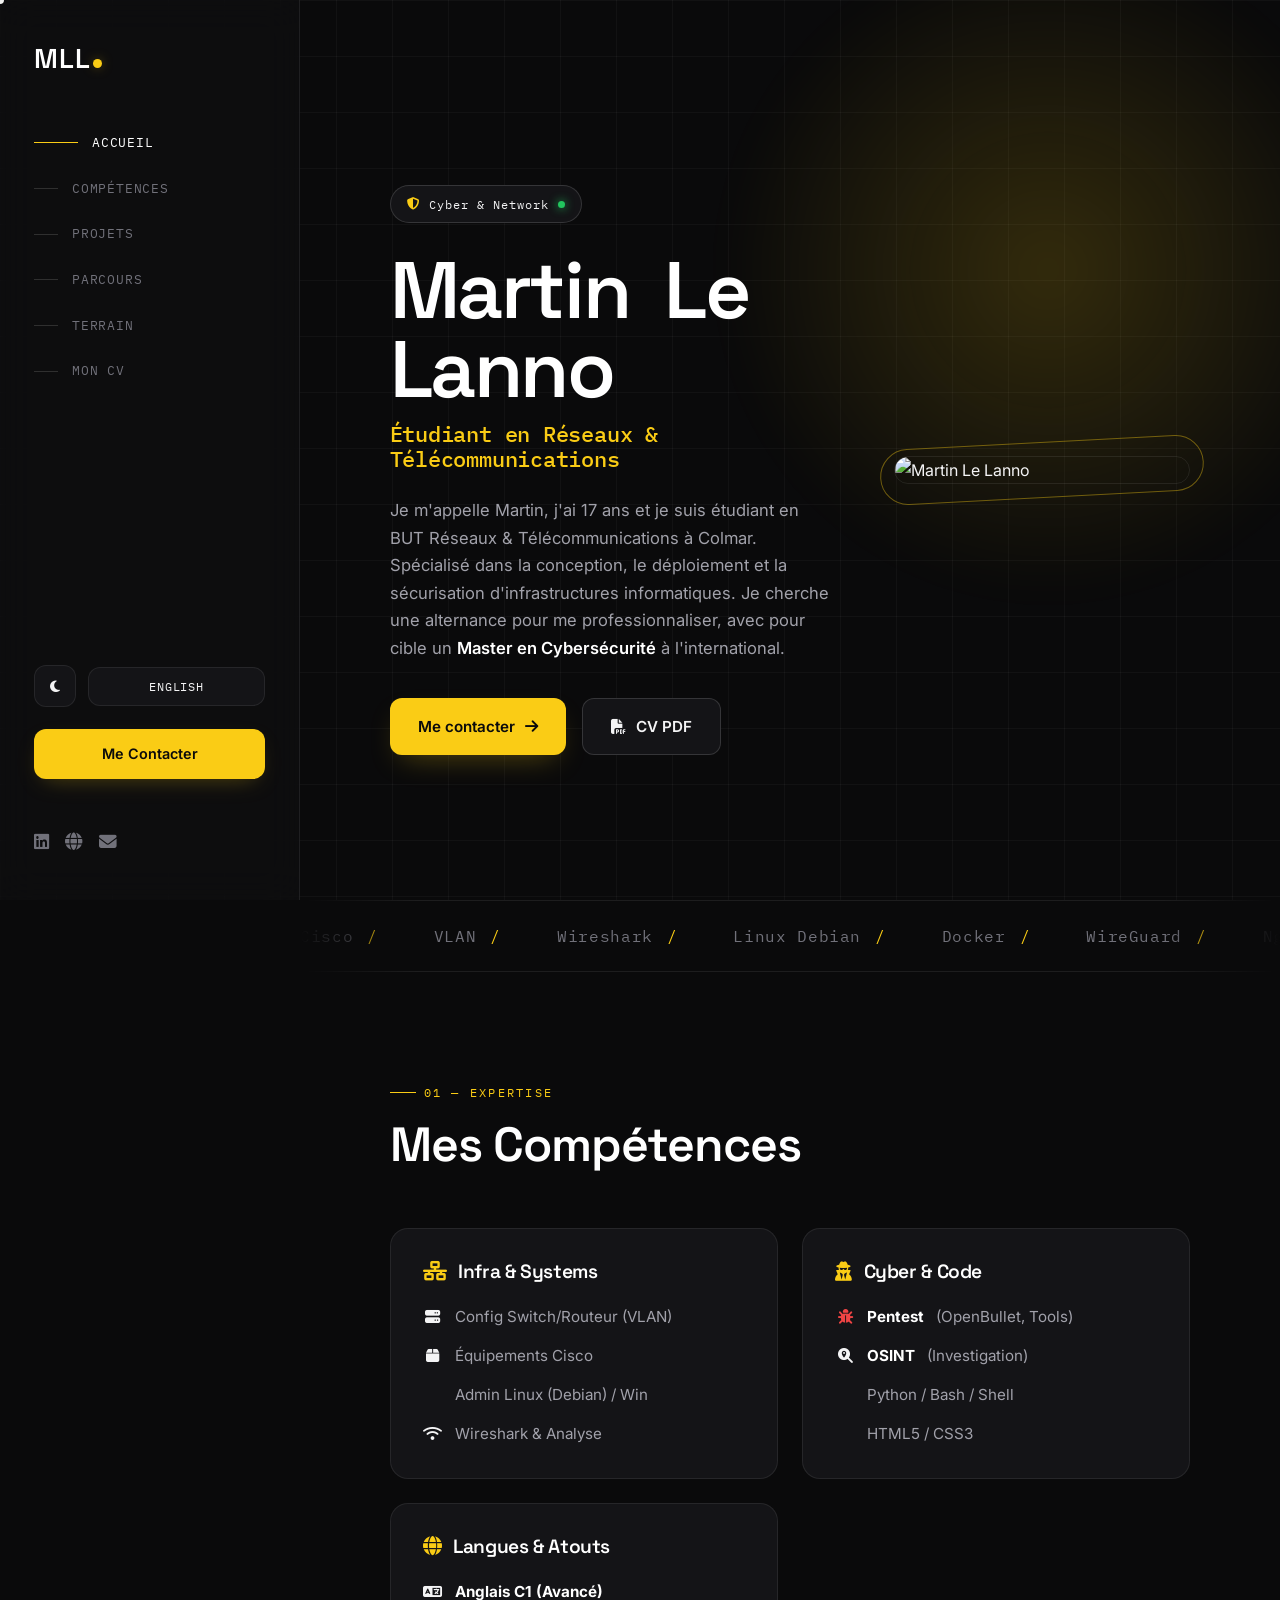
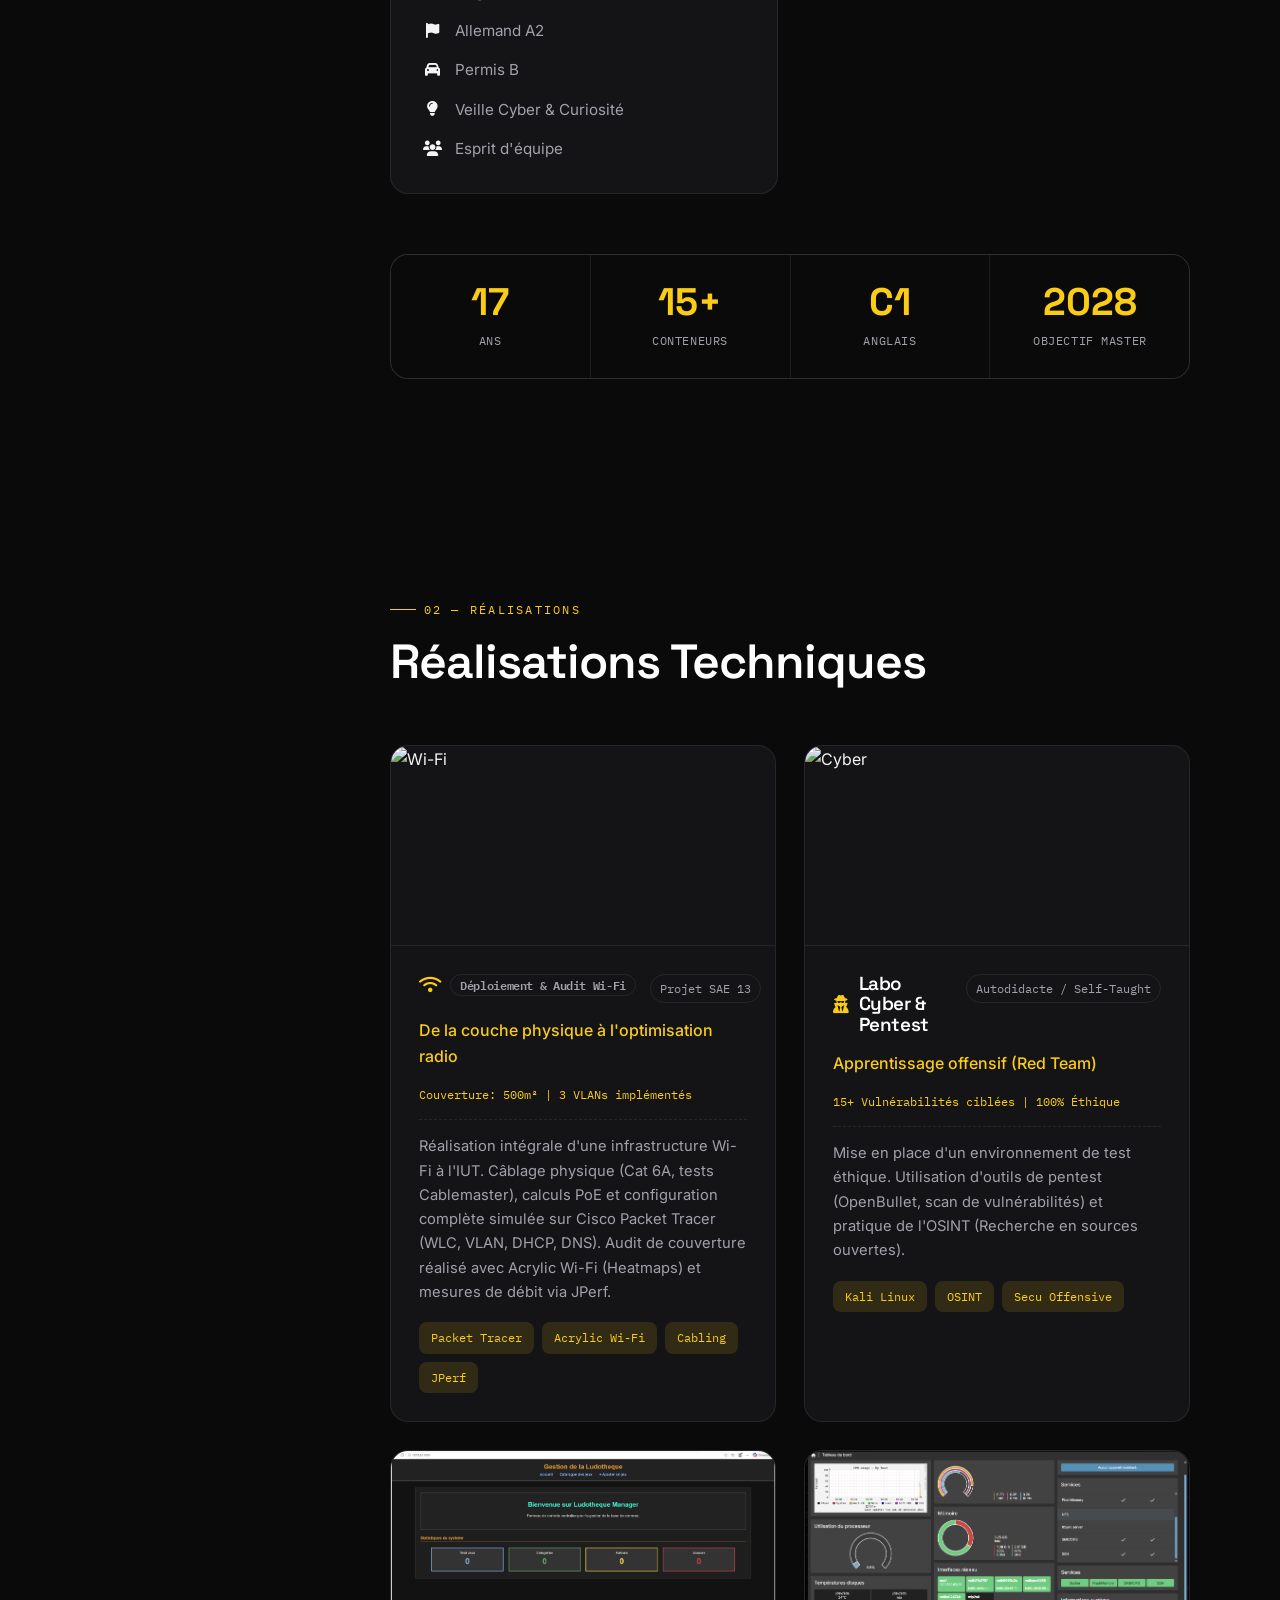
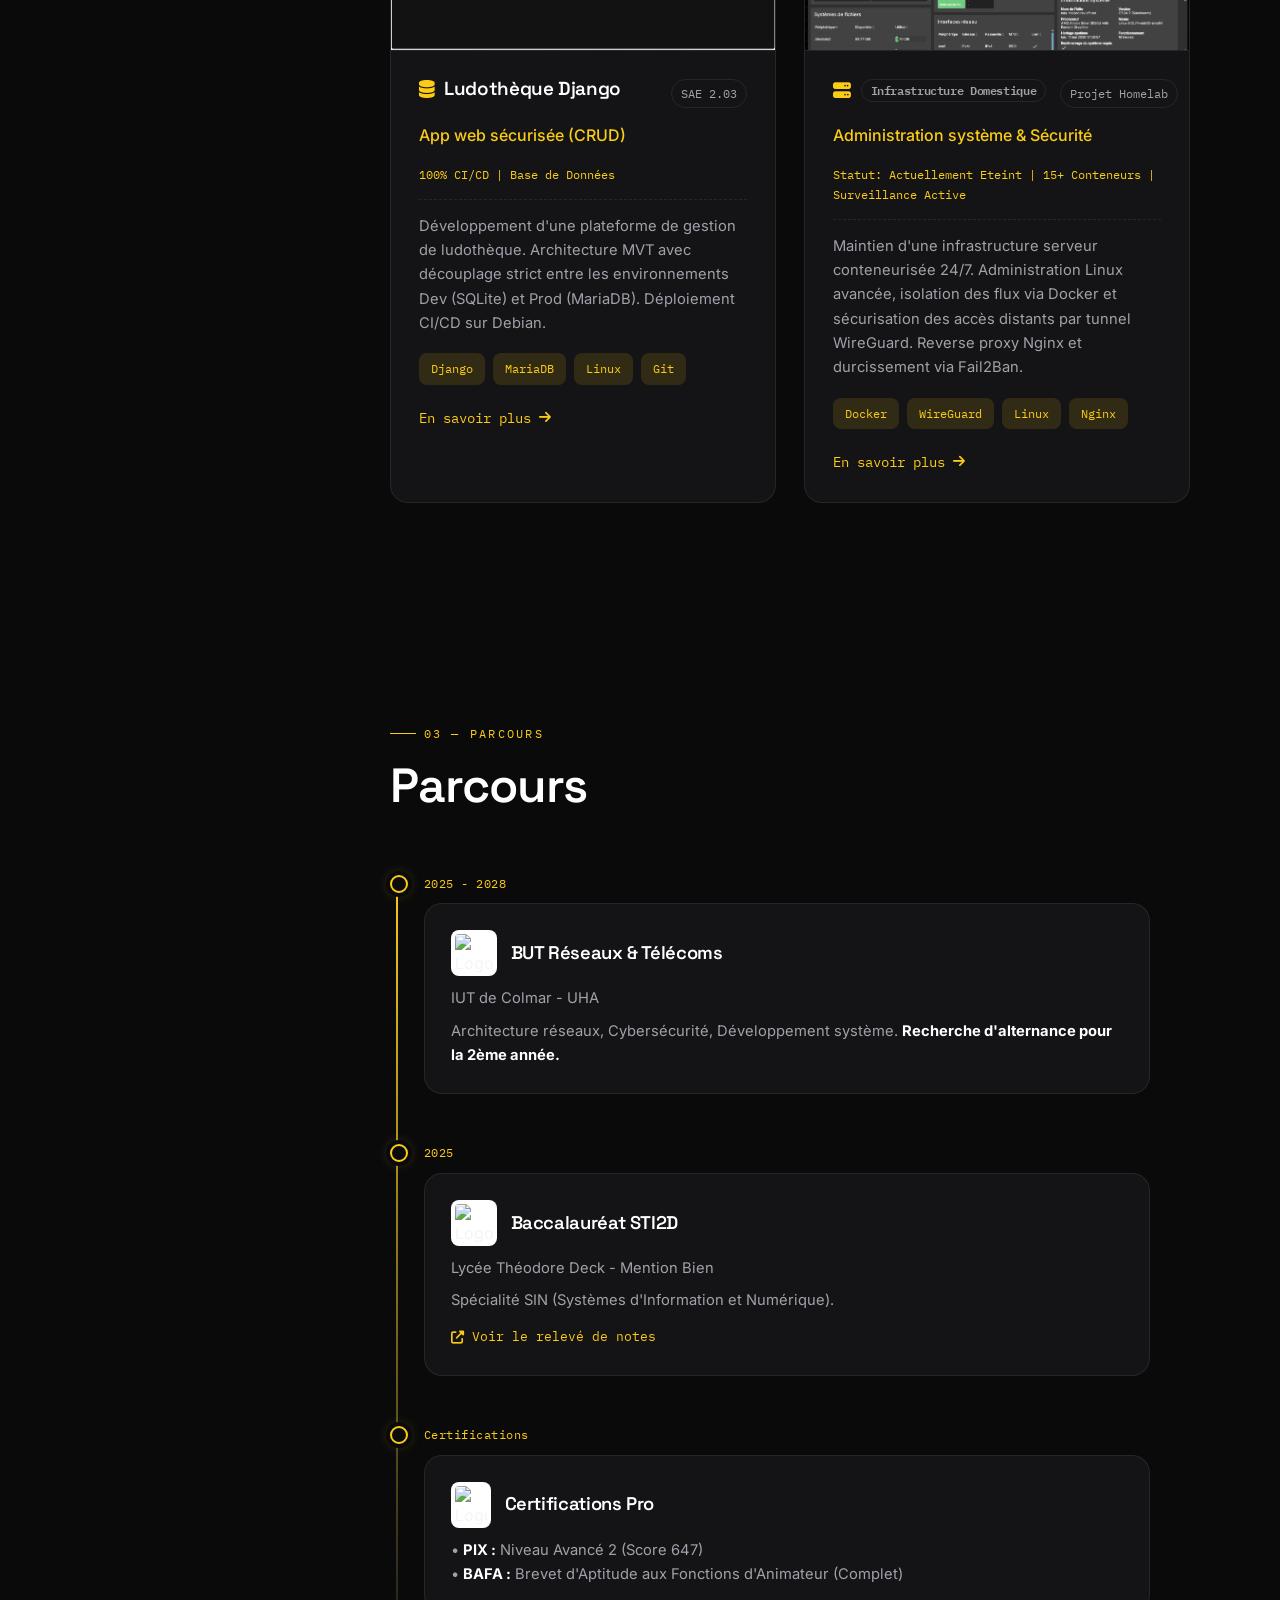
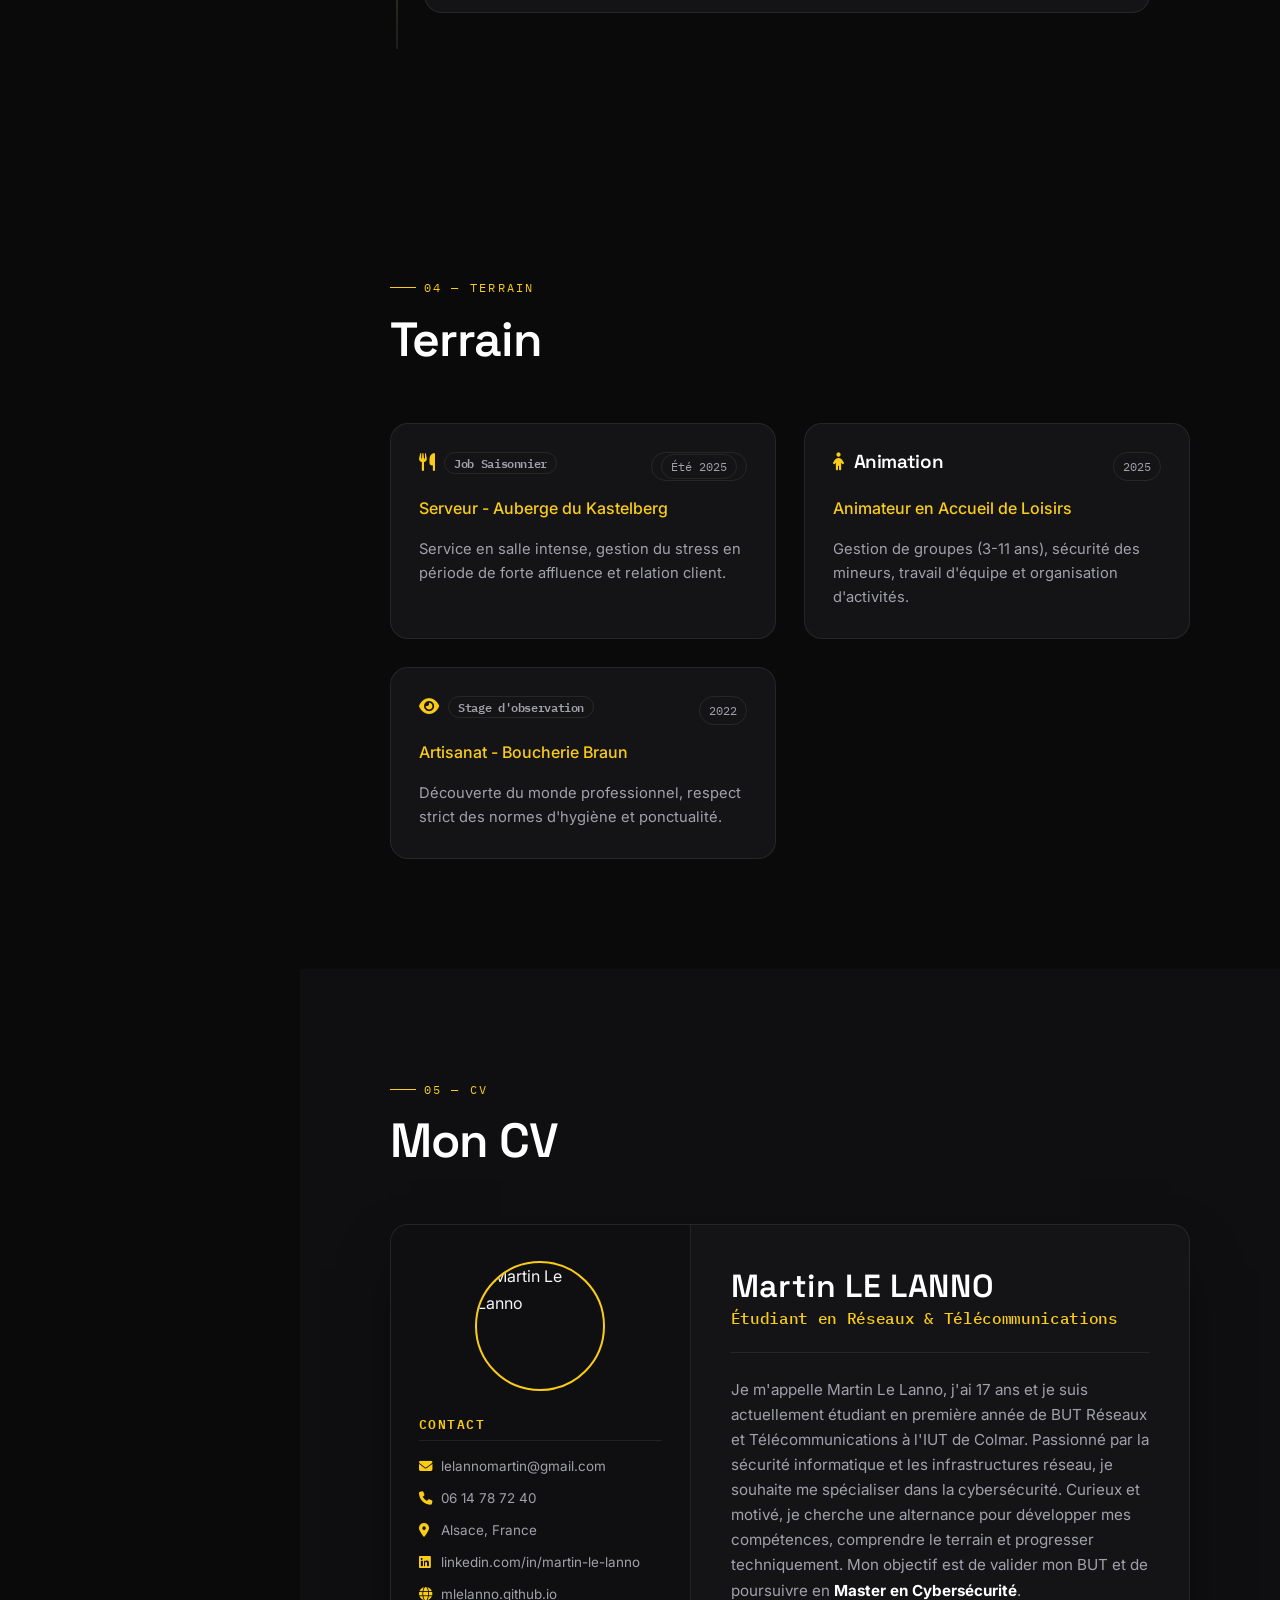
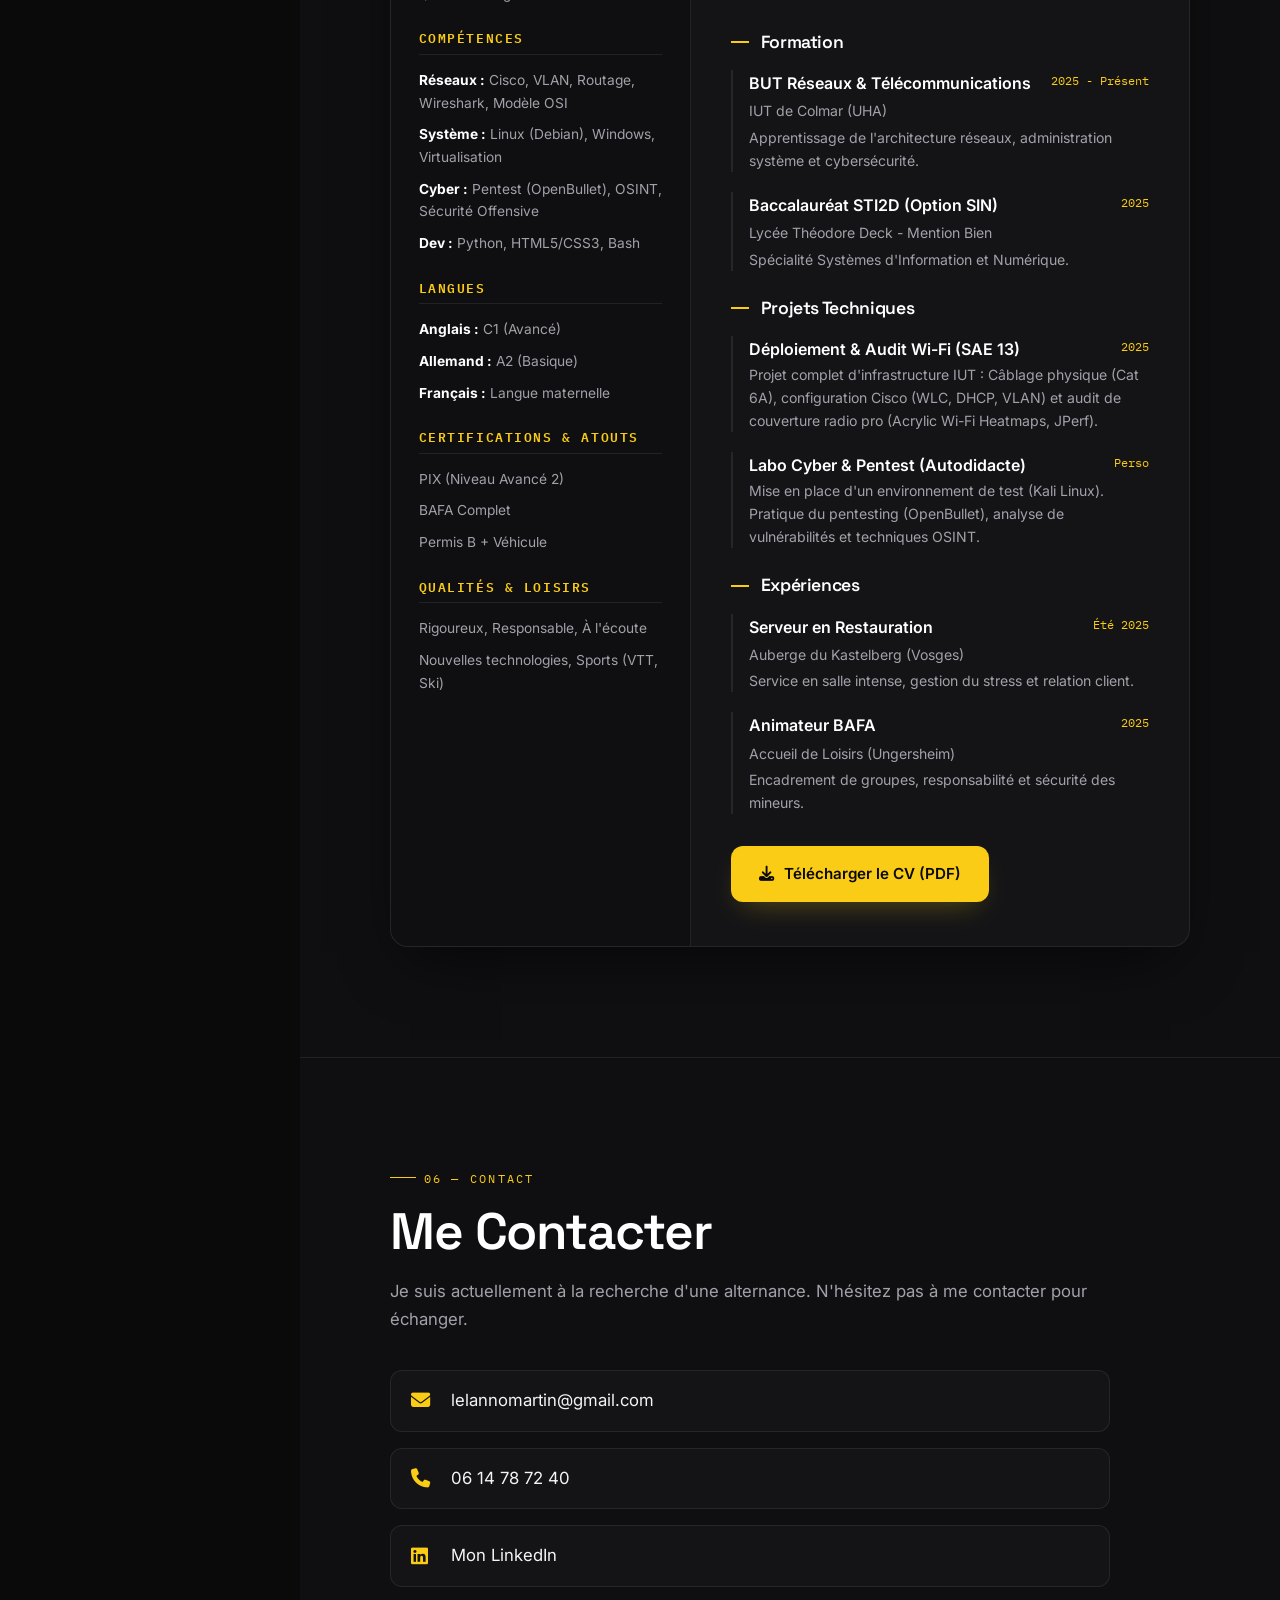
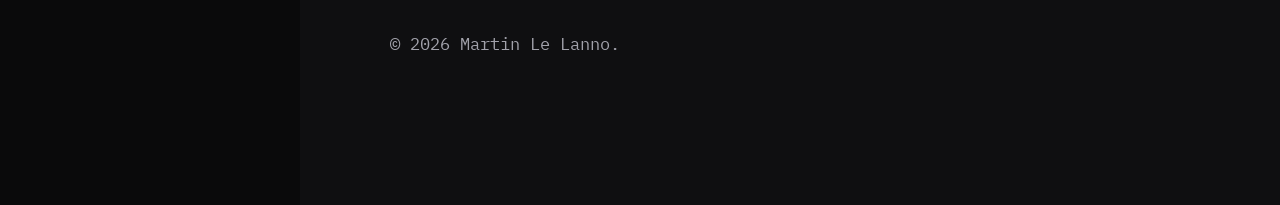
==== commit 9ad4c8da: "feat: remove inline cursor elements and reinitialize via JS Co-authored-by: mlelanno <254125153+mlel" ====
--- a/index.html
+++ b/index.html
@@ -16,9 +16,6 @@
 <body>
 
     <div class="scroll-progress"></div>
-    <div class="cursor-dot" aria-hidden="true"></div>
-    <div class="cursor-ring" aria-hidden="true"></div>
-
     <nav class="navbar">
         <div class="nav-header">
             <div class="logo">MLL</div>
--- a/style.css
+++ b/style.css
@@ -176,9 +176,9 @@
   border-radius: 50%;
   pointer-events: none;
   z-index: 3000;
-  margin-left: -4px;
-  margin-top: -4px;
+  transform: translate(-50%, -50%);
   mix-blend-mode: difference;
+  will-change: left, top;
 }
 .cursor-dot {
   width: 8px;
@@ -188,16 +188,12 @@
 .cursor-ring {
   width: 38px;
   height: 38px;
-  margin-left: -19px;
-  margin-top: -19px;
   border: 1.5px solid rgba(255, 255, 255, 0.6);
   transition: width 0.25s var(--ease), height 0.25s var(--ease), border-color 0.25s var(--ease), opacity 0.25s;
 }
 body.cursor-hover .cursor-ring {
   width: 60px;
   height: 60px;
-  margin-left: -30px;
-  margin-top: -30px;
   border-color: var(--accent);
 }
 body.cursor-hidden .cursor-dot,
